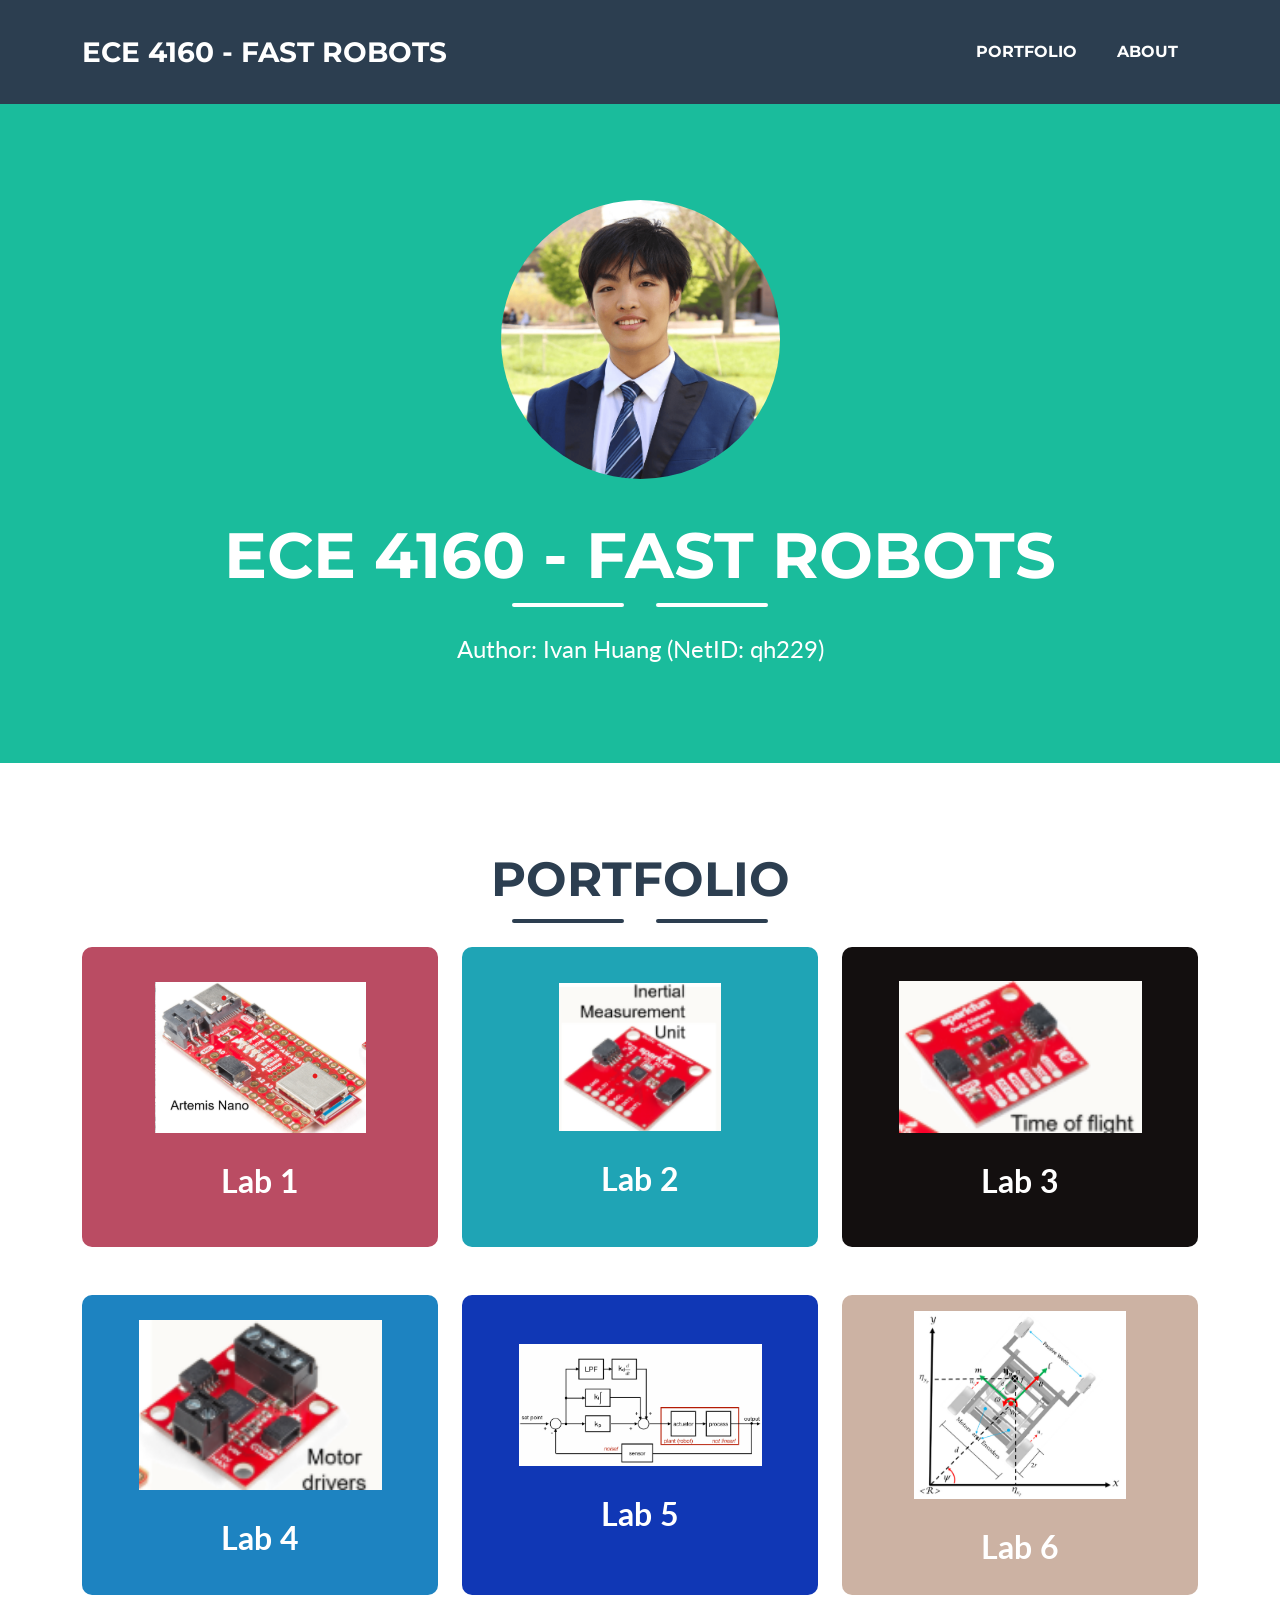
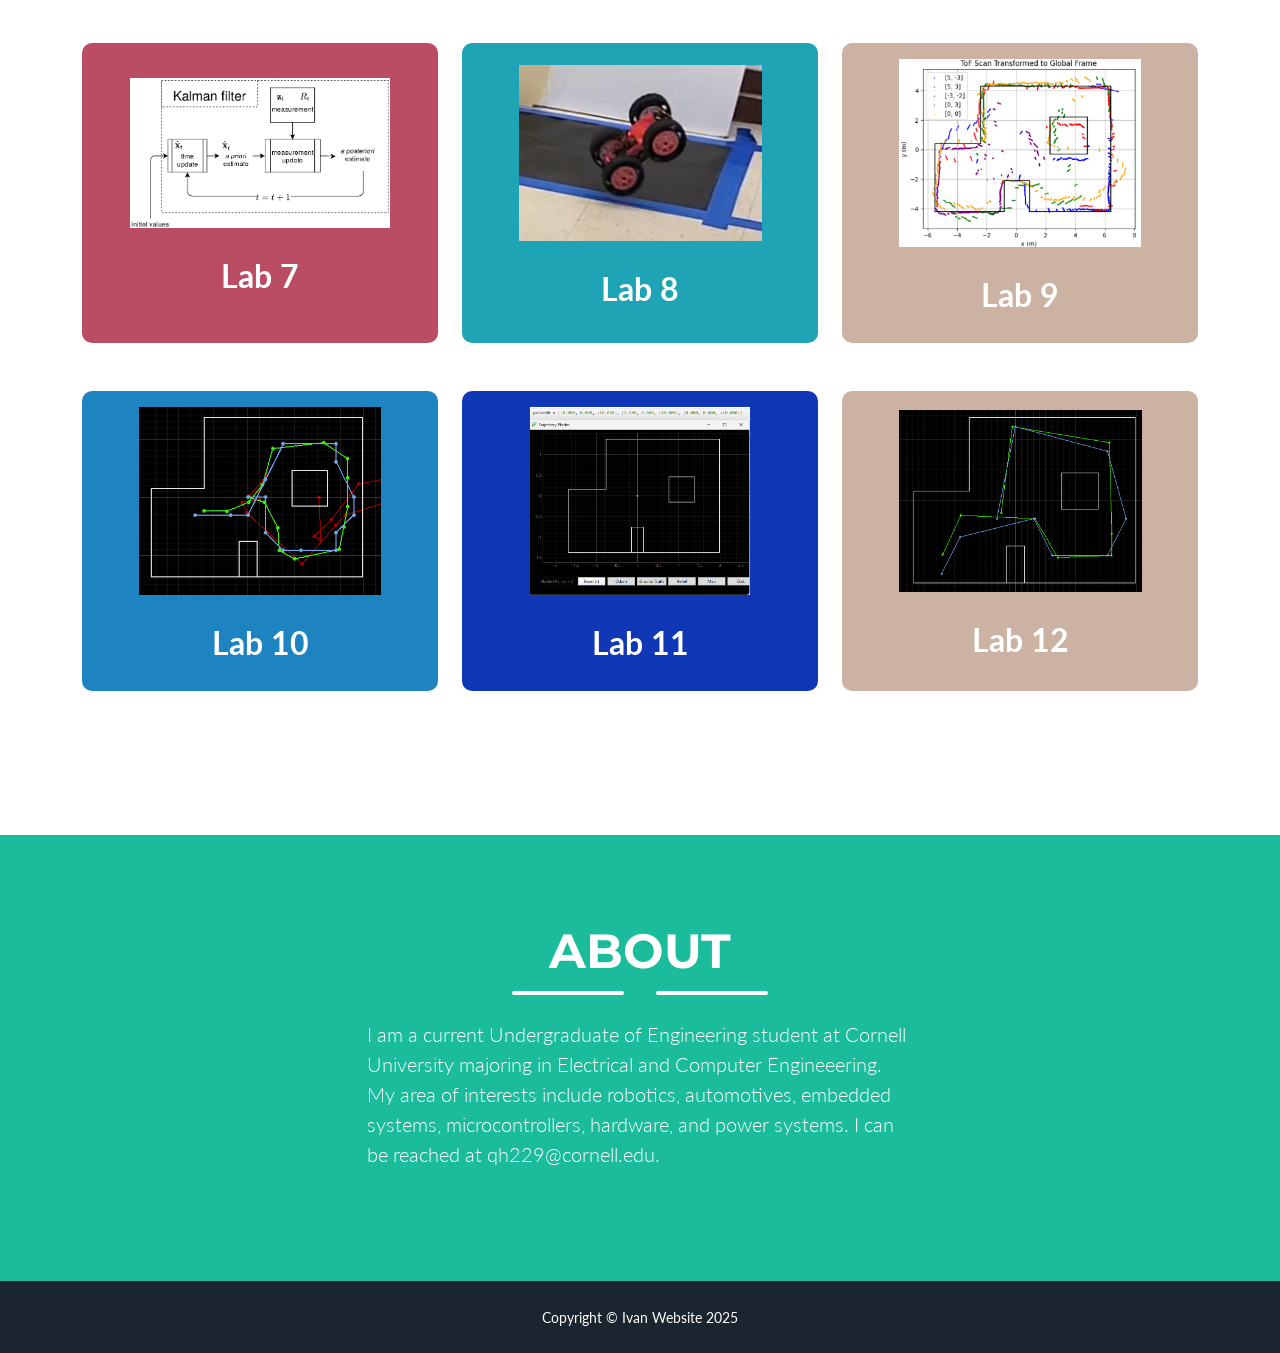
==== index.html @ e3a0d334 "Clean commit without large video files" ====
<!DOCTYPE html>
<html lang="en">
    <head>
        <meta charset="utf-8" />
        <meta name="viewport" content="width=device-width, initial-scale=1, shrink-to-fit=no" />
        <meta name="description" content="" />
        <meta name="author" content="" />
        <title>ECE 4160 - Fast Robots | Ivan Huang</title>
        <!-- Favicon-->
        <link rel="icon" type="image/x-icon" href="assets/favicon.ico" />
        <!-- Font Awesome icons (free version)-->
        <script src="https://use.fontawesome.com/releases/v6.3.0/js/all.js" crossorigin="anonymous"></script>
        <!-- Google fonts-->
        <link href="https://fonts.googleapis.com/css?family=Montserrat:400,700" rel="stylesheet" type="text/css" />
        <link href="https://fonts.googleapis.com/css?family=Lato:400,700,400italic,700italic" rel="stylesheet" type="text/css" />
        <!-- Core theme CSS (includes Bootstrap)-->
        <link href="css/styles.css" rel="stylesheet" />
    </head>
    <body id="page-top">
        <!-- Navigation-->
        <nav class="navbar navbar-expand-lg bg-secondary text-uppercase fixed-top" id="mainNav">
            <div class="container">
                <a class="navbar-brand" href="#page-top">ECE 4160 - Fast Robots</a>
                <button class="navbar-toggler text-uppercase font-weight-bold bg-primary text-white rounded" type="button" data-bs-toggle="collapse" data-bs-target="#navbarResponsive" aria-controls="navbarResponsive" aria-expanded="false" aria-label="Toggle navigation">
                    Menu
                    <i class="fas fa-bars"></i>
                </button>
                <div class="collapse navbar-collapse" id="navbarResponsive">
                    <ul class="navbar-nav ms-auto">
                        <li class="nav-item mx-0 mx-lg-1"><a class="nav-link py-3 px-0 px-lg-3 rounded" href="#portfolio">Portfolio</a></li>
                        <li class="nav-item mx-0 mx-lg-1"><a class="nav-link py-3 px-0 px-lg-3 rounded" href="#about">About</a></li>
                    </ul>
                </div>
            </div>
        </nav>
        <!-- Masthead-->
        <header class="masthead bg-primary text-white text-center">
            <div class="container d-flex align-items-center flex-column">
                <!-- Masthead Avatar Image-->
                <img class="rounded-circle img-fluid w-25 img-centered" src="assets/img/portfolio/ivanhuang.png" alt="..." />
                <!-- Masthead Heading-->
                <br>
                <br>
                <h2 class="masthead-heading text-uppercase mb-0">ECE 4160 - Fast Robots</h2>
                <!-- Icon Divider-->
                <div class="divider-custom divider-light">
                    <div class="divider-custom-line"></div>
                    <div class="divider-custom-icon"><i class="fas fa-star"></i></div>
                    <div class="divider-custom-line"></div>
                </div>
                <!-- Masthead Subheading-->
                <p class="masthead-subheading font-weight-light mb-0">Author: Ivan Huang (NetID: qh229)
                </p>
            </div>
        </header>
        <!-- Portfolio Section-->
        <section class="page-section portfolio" id="portfolio">
            <div class="container">
                <!-- Portfolio Section Heading-->
                <h2 class="page-section-heading text-center text-uppercase text-secondary mb-0">Portfolio</h2>
                <!-- Icon Divider-->
                <div class="divider-custom">
                    <div class="divider-custom-line"></div>
                    <div class="divider-custom-icon"><i class="fas fa-star"></i></div>
                    <div class="divider-custom-line"></div>
                </div>
                <!-- Portfolio Grid Items-->
                <div class="row justify-content-center">
                    <!-- Portfolio Item 1-->
                    <div class="col-md-6 col-lg-4 mb-5">
                        <div class="portfolio-item mx-auto d-flex flex-column justify-content-center align-items-center p-3" 
                             data-bs-toggle="modal" data-bs-target="#portfolioModal1"
                             style="background-color: #BA4C63; border-radius: 10px; padding: 20px; text-align: center; height: 300px; width: 100%;">
                            
                            <div class="portfolio-item-caption d-flex align-items-center justify-content-center h-100 w-100">
                                <div class="portfolio-item-caption-content text-center text-white">
                                    <i class="fas fa-plus fa-3x"></i>
                                </div>
                            </div>
                            
                            <!-- Centered Image -->
                            <img class="img-fluid" src="assets/img/portfolio/Artemis.png" 
                                 alt="..." style="max-width: 80%; max-height: 70%; object-fit: contain; display: block; margin: 0 auto;">
                            
                            <!-- Bold, Centered Text Below Image -->
                            <p class="fw-bold mt-4 mb-2 text-center" style="color: white; font-size: 32px;">Lab 1</p>
                        </div>
                    </div>

                    <!-- Portfolio Item 2-->
                    <div class="col-md-6 col-lg-4 mb-5">
                        <div class="portfolio-item mx-auto d-flex flex-column justify-content-center align-items-center p-3" 
                             data-bs-toggle="modal" data-bs-target="#portfolioModal2"
                             style="background-color: #1FA4B5; border-radius: 10px; padding: 20px; text-align: center; height: 300px; width: 100%;">
                            
                            <div class="portfolio-item-caption d-flex align-items-center justify-content-center h-100 w-100">
                                <div class="portfolio-item-caption-content text-center text-white">
                                    <i class="fas fa-plus fa-3x"></i>
                                </div>
                            </div>
                            
                            <!-- Centered Image -->
                            <img class="img-fluid w-50" src="assets/img/portfolio/IMU.png" 
                                 alt="..." style="max-width: 80%; max-height: 70%; object-fit: contain; display: block; margin: 0 auto;">
                            
                            <!-- Bold, Centered Text Below Image -->
                            <p class="fw-bold mt-4 mb-2 text-center" style="color: white; font-size: 32px;">Lab 2</p>
                        </div>
                    </div>

                    <!-- Portfolio Item 3-->
                    <div class="col-md-6 col-lg-4 mb-5">
                        <div class="portfolio-item mx-auto d-flex flex-column justify-content-center align-items-center p-3" 
                             data-bs-toggle="modal" data-bs-target="#portfolioModal3"
                             style="background-color: #130F0F; border-radius: 10px; padding: 20px; text-align: center; height: 300px; width: 100%;">
                            
                            <div class="portfolio-item-caption d-flex align-items-center justify-content-center h-100 w-100">
                                <div class="portfolio-item-caption-content text-center text-white">
                                    <i class="fas fa-plus fa-3x"></i>
                                </div>
                            </div>
                            
                            <!-- Centered Image -->
                            <img class="img-fluid w-75" src="assets/img/portfolio/TF.png" 
                                 alt="..." style="max-width: 80%; max-height: 70%; object-fit: contain; display: block; margin: 0 auto;">
                            
                            <!-- Bold, Centered Text Below Image -->
                            <p class="fw-bold mt-4 mb-2 text-center" style="color: white; font-size: 32px;">Lab 3</p>
                        </div>
                    </div>

                    <!-- Portfolio Item 4-->
                    <div class="col-md-6 col-lg-4 mb-5">
                        <div class="portfolio-item mx-auto d-flex flex-column justify-content-center align-items-center p-3" 
                             data-bs-toggle="modal" data-bs-target="#portfolioModal4"
                             style="background-color: #1D83C1; border-radius: 10px; padding: 20px; text-align: center; height: 300px; width: 100%;">
                            
                            <div class="portfolio-item-caption d-flex align-items-center justify-content-center h-100 w-100">
                                <div class="portfolio-item-caption-content text-center text-white">
                                    <i class="fas fa-plus fa-3x"></i>
                                </div>
                            </div>
                            
                            <!-- Centered Image -->
                            <img class="img-fluid w-75" src="assets/img/portfolio/Motor.png" 
                                 alt="..." style="max-width: 80%; max-height: 70%; object-fit: contain; display: block; margin: 0 auto;">
                            
                            <!-- Bold, Centered Text Below Image -->
                            <p class="fw-bold mt-4 mb-2 text-center" style="color: white; font-size: 32px;">Lab 4</p>
                        </div>
                    </div>

                    <!-- Portfolio Item 5-->
                    <div class="col-md-6 col-lg-4 mb-5">
                        <div class="portfolio-item mx-auto d-flex flex-column justify-content-center align-items-center p-3" 
                             data-bs-toggle="modal" data-bs-target="#portfolioModal5"
                             style="background-color: #1037B5; border-radius: 10px; padding: 20px; text-align: center; height: 300px; width: 100%;">
                            
                            <div class="portfolio-item-caption d-flex align-items-center justify-content-center h-100 w-100">
                                <div class="portfolio-item-caption-content text-center text-white">
                                    <i class="fas fa-plus fa-3x"></i>
                                </div>
                            </div>
                            
                            <!-- Centered Image -->
                            <img class="img-fluid w-75" src="assets/img/portfolio/pid.png" 
                                 alt="..." style="max-width: 80%; max-height: 70%; object-fit: contain; display: block; margin: 0 auto;">
                            
                            <!-- Bold, Centered Text Below Image -->
                            <p class="fw-bold mt-4 mb-2 text-center" style="color: white; font-size: 32px;">Lab 5</p>
                        </div>
                    </div>

                    <!-- Portfolio Item 6-->
                    <div class="col-md-6 col-lg-4 mb-5">
                        <div class="portfolio-item mx-auto d-flex flex-column justify-content-center align-items-center p-3" 
                             data-bs-toggle="modal" data-bs-target="#portfolioModal6"
                             style="background-color: #CCB2A3; border-radius: 10px; padding: 20px; text-align: center; height: 300px; width: 100%;">
                            
                            <div class="portfolio-item-caption d-flex align-items-center justify-content-center h-100 w-100">
                                <div class="portfolio-item-caption-content text-center text-white">
                                    <i class="fas fa-plus fa-3x"></i>
                                </div>
                            </div>
                            
                            <!-- Centered Image -->
                            <img class="img-fluid w-75" src="assets/img/portfolio/orien_pic.webp" 
                                 alt="..." style="max-width: 80%; max-height: 70%; object-fit: contain; display: block; margin: 0 auto;">
                            
                            <!-- Bold, Centered Text Below Image -->
                            <p class="fw-bold mt-4 mb-2 text-center" style="color: white; font-size: 32px;">Lab 6</p>
                        </div>
                    </div>

                    <!-- Portfolio Item 7-->
                    <div class="col-md-6 col-lg-4 mb-5">
                        <div class="portfolio-item mx-auto d-flex flex-column justify-content-center align-items-center p-3" 
                             data-bs-toggle="modal" data-bs-target="#portfolioModal7"
                             style="background-color: #BA4C63; border-radius: 10px; padding: 20px; text-align: center; height: 300px; width: 100%;">
                            
                            <div class="portfolio-item-caption d-flex align-items-center justify-content-center h-100 w-100">
                                <div class="portfolio-item-caption-content text-center text-white">
                                    <i class="fas fa-plus fa-3x"></i>
                                </div>
                            </div>
                            
                            <!-- Centered Image -->
                            <img class="img-fluid" src="assets/img/portfolio/kf.png" 
                                 alt="..." style="max-width: 80%; max-height: 70%; object-fit: contain; display: block; margin: 0 auto;">
                            
                            <!-- Bold, Centered Text Below Image -->
                            <p class="fw-bold mt-4 mb-2 text-center" style="color: white; font-size: 32px;">Lab 7</p>
                        </div>
                    </div>

                    <!-- Portfolio Item 8-->
                    <div class="col-md-6 col-lg-4 mb-5">
                        <div class="portfolio-item mx-auto d-flex flex-column justify-content-center align-items-center p-3" 
                             data-bs-toggle="modal" data-bs-target="#portfolioModal8"
                             style="background-color: #1FA4B5; border-radius: 10px; padding: 20px; text-align: center; height: 300px; width: 100%;">
                            
                            <div class="portfolio-item-caption d-flex align-items-center justify-content-center h-100 w-100">
                                <div class="portfolio-item-caption-content text-center text-white">
                                    <i class="fas fa-plus fa-3x"></i>
                                </div>
                            </div>
                            
                            <!-- Centered Image -->
                            <img class="img-fluid w-75" src="assets/img/portfolio/stunt.png" 
                                 alt="..." style="max-width: 80%; max-height: 70%; object-fit: contain; display: block; margin: 0 auto;">
                            
                            <!-- Bold, Centered Text Below Image -->
                            <p class="fw-bold mt-4 mb-2 text-center" style="color: white; font-size: 32px;">Lab 8</p>
                        </div>
                    </div>

                    <!-- Portfolio Item 9-->
                    <div class="col-md-6 col-lg-4 mb-5">
                        <div class="portfolio-item mx-auto d-flex flex-column justify-content-center align-items-center p-3" 
                             data-bs-toggle="modal" data-bs-target="#portfolioModal9"
                             style="background-color: #CCB2A3; border-radius: 10px; padding: 20px; text-align: center; height: 300px; width: 100%;">
                            
                            <div class="portfolio-item-caption d-flex align-items-center justify-content-center h-100 w-100">
                                <div class="portfolio-item-caption-content text-center text-white">
                                    <i class="fas fa-plus fa-3x"></i>
                                </div>
                            </div>
                            
                            <!-- Centered Image -->
                            <img class="img-fluid w-75" src="assets/img/portfolio/map_global_wall.png" 
                                 alt="..." style="max-width: 80%; max-height: 70%; object-fit: contain; display: block; margin: 0 auto;">
                            
                            <!-- Bold, Centered Text Below Image -->
                            <p class="fw-bold mt-4 mb-2 text-center" style="color: white; font-size: 32px;">Lab 9</p>
                        </div>
                    </div>

                    <!-- Portfolio Item 10-->
                    <div class="col-md-6 col-lg-4 mb-5">
                        <div class="portfolio-item mx-auto d-flex flex-column justify-content-center align-items-center p-3" 
                             data-bs-toggle="modal" data-bs-target="#portfolioModal10"
                             style="background-color: #1D83C1; border-radius: 10px; padding: 20px; text-align: center; height: 300px; width: 100%;">
                            
                            <div class="portfolio-item-caption d-flex align-items-center justify-content-center h-100 w-100">
                                <div class="portfolio-item-caption-content text-center text-white">
                                    <i class="fas fa-plus fa-3x"></i>
                                </div>
                            </div>
                            
                            <!-- Centered Image -->
                            <img class="img-fluid" src="assets/img/portfolio/local_traj3.png" 
                                 alt="..." style="max-width: 80%; max-height: 70%; object-fit: contain; display: block; margin: 0 auto;">
                            
                            <!-- Bold, Centered Text Below Image -->
                            <p class="fw-bold mt-4 mb-2 text-center" style="color: white; font-size: 32px;">Lab 10</p>
                        </div>
                    </div>

                    <!-- Portfolio Item 11-->
                    <div class="col-md-6 col-lg-4 mb-5">
                        <div class="portfolio-item mx-auto d-flex flex-column justify-content-center align-items-center p-3" 
                             data-bs-toggle="modal" data-bs-target="#portfolioModal11"
                             style="background-color: #1037B5; border-radius: 10px; padding: 20px; text-align: center; height: 300px; width: 100%;">
                            
                            <div class="portfolio-item-caption d-flex align-items-center justify-content-center h-100 w-100">
                                <div class="portfolio-item-caption-content text-center text-white">
                                    <i class="fas fa-plus fa-3x"></i>
                                </div>
                            </div>
                            
                            <!-- Centered Image -->
                            <img class="img-fluid w-75" src="assets/img/portfolio/local_bel_00.png" 
                                 alt="..." style="max-width: 80%; max-height: 70%; object-fit: contain; display: block; margin: 0 auto;">
                            
                            <!-- Bold, Centered Text Below Image -->
                            <p class="fw-bold mt-4 mb-2 text-center" style="color: white; font-size: 32px;">Lab 11</p>
                        </div>
                    </div>

                    <!-- Portfolio Item 12-->
                    <div class="col-md-6 col-lg-4 mb-5">
                        <div class="portfolio-item mx-auto d-flex flex-column justify-content-center align-items-center p-3" 
                             data-bs-toggle="modal" data-bs-target="#portfolioModal12"
                             style="background-color: #CCB2A3; border-radius: 10px; padding: 20px; text-align: center; height: 300px; width: 100%;">
                            
                            <div class="portfolio-item-caption d-flex align-items-center justify-content-center h-100 w-100">
                                <div class="portfolio-item-caption-content text-center text-white">
                                    <i class="fas fa-plus fa-3x"></i>
                                </div>
                            </div>
                            
                            <!-- Centered Image -->
                            <img class="img-fluid w-75" src="assets/img/portfolio/navig_traj.png" 
                                 alt="..." style="max-width: 80%; max-height: 70%; object-fit: contain; display: block; margin: 0 auto;">
                            
                            <!-- Bold, Centered Text Below Image -->
                            <p class="fw-bold mt-4 mb-2 text-center" style="color: white; font-size: 32px;">Lab 12</p>
                        </div>
                    </div>
                </div>
            </div>
        </section>
        <!-- About Section-->
        <section class="page-section bg-primary text-white mb-0" id="about">
            <div class="container">
                <!-- About Section Heading-->
                <h2 class="page-section-heading text-center text-uppercase text-white">About</h2>
                <!-- Icon Divider-->
                <div class="divider-custom divider-light">
                    <div class="divider-custom-line"></div>
                    <div class="divider-custom-icon"><i class="fas fa-star"></i></div>
                    <div class="divider-custom-line"></div>
                </div>
                <!-- About Section Content-->
                <div class="row justify-content-center">
                    <div class="col-lg-6 ">
                        <p class="lead">I am a current Undergraduate of Engineering student at Cornell University majoring in Electrical 
                            and Computer Engineeering. My area of interests include robotics, automotives, embedded systems, 
                            microcontrollers, hardware, and power systems. I can be reached at qh229@cornell.edu.
        </p></div>       
        </section>

        <!-- Copyright Section-->
        <div class="copyright py-4 text-center text-white">
            <div class="container"><small>Copyright &copy; Ivan Website 2025</small></div>
        </div>

        <!-- Portfolio Modals-->
        <!-- Portfolio Modal 1-->
        <div class="portfolio-modal modal fade" id="portfolioModal1" tabindex="-1" aria-labelledby="portfolioModal1" aria-hidden="true">
            <div class="modal-dialog modal-xl">
                <div class="modal-content">
                    <div class="modal-header border-0">
                        <button class="btn-close" type="button" data-bs-dismiss="modal" aria-label="Close"></button>
                    </div>
                    <div class="modal-body text-center pb-5">
                        <div class="container">
                            <div class="row justify-content-center">
                                <div class="col-lg-8">
                                    <!-- Portfolio Modal - Title-->
                                    <h2 class="portfolio-modal-title text-secondary text-uppercase mb-0">Lab 1<h3 class="text-warning">The Artemis board and Bluetooth</h3></h2>
                                    <!-- Icon Divider-->
                                    <div class="divider-custom">
                                        <div class="divider-custom-line"></div>
                                        <div class="divider-custom-icon"><i class="fas fa-star"></i></div>
                                        <div class="divider-custom-line"></div>
                                    </div>
                                    <!-- Portfolio Modal - Image-->
                                    <img class="img-fluid rounded mb-5" src="assets/img/portfolio/Artemis.png" alt="..." />
                                    <!-- Portfolio Modal - Text (Lab Writeup)-->
                                    <div class="text-start">
                                        <h5>Introduction</h5>
                                        <p>
                                            During this lab, I explored two major tasks:
                                        </p>
                                        <ol>
                                            <li><strong>Lab 1A:</strong> Familiarized with the SparkFun RedBoard Artemis Nano using the Arduino IDE.</li>
                                            <li><strong>Lab 1B:</strong> Established Bluetooth communication between Artemis board and a Python
                                                 environment running in a Jupyter notebook.</li>
                                        </ol>
                                        <p>
                                            By the end of these two lab sections, I set up my board, gathered sensor data, and used wireless 
                                            connections to transmit information back and forth.
                                        </p>
                                        <br>

                                        <h5>Parts Required</h5>
                                        <ul>
                                            <li>1 × SparkFun RedBoard Artemis Nano</li>
                                            <li>1 × USB Cable</li>
                                        </ul>
                                        <br>

                                        <h5>Lab 1A: Arduino IDE and Artemis Board</h5>
                                        <p>
                                            <strong>Objective:</strong><br/>
                                            1. Install the <a href="https://www.arduino.cc/en/software">Arduino IDE</a> and 
                                            <a href="https://learn.sparkfun.com/tutorials/artemis-development-with-the-arduino-ide/setting-up-the-arduino-ide">Sparkfun Appollo3 boards</a>
                                             manager to program the Artemis board.<br/>
                                            2. Upload example sketches to test the board's built-in LED, serial communication, temperature 
                                            sensor, and pulse-density microphone.
                                        </p>

                                        
                                        <p>
                                            <strong>Prelab:</strong><br/>
                                            In preparation, I installed the Arduino IDE (latest version), added the SparkFun Apollo3 boards 
                                            manager via the SparkFun JSON link, and checked that my board manager was up to date.
                                        </p>

                                        
                                        <p>
                                            <strong>Tasks:</strong><br/>
                                        </p>

                                        <ol>
                                            <li>Selected the correct board and port in the Arduino IDE and connect to Artemis board.</li>
                                            <li>
                                                Uploaded the following example sketches from <code>File -&gt; Examples</code>:
                                                <ul>
                                                    <li>
                                                        <strong>Blink</strong> - Confirmed the onboard LED was blinking.
                                                        <video width="400" controls class="d-block mx-auto mt-2">
                                                            <source src="assets/img/portfolio/blink.mp4" type="video/mp4">
                                                        </video>
                                                    </li>
                                                    <br>
                                                    <li>
                                                        <strong>Example4_Serial</strong> - Printed messages to the Serial Monitor and tested input/output.
                                                    </li>
                                                    <img class="img-fluid w-75 d-block mx-auto mt-2" src="assets/img/portfolio/serial.png" alt="Serial Monitor Example">
                                                    <br>
                                                    <li>
                                                        <strong>Example2_analogRead</strong> - Monitored the onboard temperature sensor.
                                                    </li>
                                                    <img class="img-fluid w-75 d-block mx-auto mt-2" src="assets/img/portfolio/temperature.png" alt="Analog Read Example">
                                                    <br>
                                                    <li>
                                                        <strong>Example1_MicrophoneOutput</strong> - Tested the pulse density microphone.
                                                        <video width="650" controls class="d-block mx-auto mt-2">
                                                            <source src="assets/img/portfolio/microphone.mp4" type="video/mp4">
                                                        </video>                                                    
                                                    </li>
                                                </ul>
                                            </li>
                                        </ol>

                                        
                                        <br>
                                        <br>
                                        
                                        <h5>Lab 1B: Bluetooth Connectivity</h5>
                                        <p>
                                            <strong>Objective:</strong><br/>
                                            1. Establish BLE (Bluetooth Low Energy) communication between Artemis board and a Python environment in Jupyter Lab.<br/>
                                            2. Send commands from computer to the Artemis and receive data back from the board.
                                        </p>

                                        <p>
                                            <strong>Prelab:</strong><br/>
                                            Before starting, I read through and understand the provided Python code (in <code>ble_python</code>), 
                                            which uses <strong>ArduinoBLE</strong> on the Artemis side. I noted that message sizes are limited 
                                            to <strong>150 bytes</strong>.
                                        </p>

                                        
                                        <p>
                                            <strong>Setup and Configuration:</strong>
                                            <p>
                                            After setting up the virtual environment in my file directory and install jupyter lab through pip, 
                                            I was able to open the given <code>ble_robot_1.2</code> successfully. 
                                            </p>
                                        </p>

                                        <img class="img-fluid w-75 d-block mx-auto mt-2" src="assets/img/portfolio/Jupyter1.png" alt="...">
                                        <img class="img-fluid w-75 d-block mx-auto mt-2" src="assets/img/portfolio/Jupyter2.png" alt="...">
                                        <img class="img-fluid w-75 d-block mx-auto mt-2" src="assets/img/portfolio/Jupyter3.png" alt="...">
                                        <img class="img-fluid w-75 d-block mx-auto mt-2" src="assets/img/portfolio/Jupyter4.png" alt="...">
                                        <br>

                                        <p>
                                            To set up BLE connection with the Artemis, I retrieved my Artemis's MAC Address from the serial 
                                            output, updated <code>MAC</code> address in <code>connections.yaml</code>, and generated a new 
                                            <code>UUID</code> to prevent conflicts. 
                                        </p>
                                        <img class="img-fluid w-50 d-block mx-auto mt-2" src="assets/img/portfolio/MAC.png" alt="...">
                                        <br>
                                        <img class="img-fluid w-50 d-block mx-auto mt-2" src="assets/img/portfolio/uuid.png" alt="...">
                                        <br>
                                        <p>
                                            After updating <code>UUIDs</code> in <code>ble_arduino.ino</code> and <code>ble_serice</code> ID in 
                                            <code>connections.yaml</code>, changing the <code>elif</code> condition in <code>base_ble.py</code> 
                                            line 69, I successfully connected to the Artemis board through bluetooth.
                                        </p>
                                        <img class="img-fluid w-75 d-block mx-auto mt-2" src="assets/img/portfolio/BLEconnect.png" alt="...">
                                        <br>
                                        <br>
                                        
                                        <p>
                                            <strong>Tasks:</strong>
                                        </p>

                                        <ol>
                                            <li>
                                                <strong>ECHO Command:</strong> 
                                                <br>
                                                <p>
                                                    This task involves sending an <strong>ECHO</strong> command with a string value from the computer to the Artemis. 
                                                    The Artemis receives the command and returns an augmented string back to the computer.
                                                    As shown in the images below, the Python code uses <code>ble.send_command(CMD.ECHO, "HiHello")</code> to send the string "HiHello" to the board. 
                                                    On the Artemis side, the C++ firmware reads this string with <code>robot_cmd.get_next_value()</code>, prepends "Robot says -&gt; ", 
                                                    appends a smiley, and writes it to the BLE characteristic. Finally, the Python script calls <code>ble.receive_string(...)</code> 
                                                    to capture the modified string, printing the returned message.
                                                </p>
                                                <img class="img-fluid w-75 d-block mx-auto mt-2" src="assets/img/portfolio/Echo.png" alt="...">
                                                <br>
                                                <img class="img-fluid w-50 d-block mx-auto mt-2" src="assets/img/portfolio/Echo_test.png" alt="...">
                                                <br>
                                            </li>


                                            <li>
                                                <strong>SEND_THREE_FLOATS:</strong>
                                                <br>
                                                <p>
                                                    The <strong>SEND_THREE_FLOATS</strong> command allows the computer to transmit three 
                                                    floating‐point values to the Artemis board, where they are then parsed and displayed.
                                                    In the C++ firmware, each float is retrieved one at a time via 
                                                    <code>robot_cmd.get_next_value()</code> (e.g. <code>float_a</code>, 
                                                    <code>float_b</code>, <code>float_c</code>). If any retrieval fails, the function 
                                                    returns early, ensuring valid data is received. Once all three floats are successfully 
                                                    parsed, a confirmation message is printed to the Serial Monitor with the values.
                                                </p>
                                                <img class="img-fluid w-75 d-block mx-auto mt-2" src="assets/img/portfolio/sendThreeFloat.png" alt="...">
                                                <br>
                                                <img class="img-fluid w-50 d-block mx-auto mt-2" src="assets/img/portfolio/sendThreeFloat_test.png" alt="...">
                                                <br>
                                            </li>
                                            <li>
                                                <strong>GET_TIME_MILLIS:</strong>
                                                <br>
                                                <p>
                                                    The <strong>GET_TIME_MILLIS</strong> command prompts the Artemis board to reply 
                                                    with the current milliseconds count since startup. In the C++ firmware, this is 
                                                    done by calling the <code>millis()</code> function, converting its return value 
                                                    to an integer, and appending it to a string prefixed with 
                                                    <code>"T:"</code>. 
                                                </p>
                                                <img class="img-fluid w-75 d-block mx-auto mt-2" src="assets/img/portfolio/getTimeMillis.png" alt="...">
                                                <br>
                                                <img class="img-fluid w-50 d-block mx-auto mt-2" src="assets/img/portfolio/getTimeMillis_test.png" alt="...">
                                                <br>
                                            </li>
                                            <li>
                                                <strong>NOTIF_HANDLER:</strong>
                                                <br>
                                                <p>
                                                    To receive the string value from the Artemis board via the
                                                    <code>BLEStringCharacteristic</code>, a notification handler must be registered in
                                                    Python. This is typically done by calling
                                                    <code>ble.start_notify(ble.uuid['RX_STRING'], notif_handler)</code>, where
                                                    <em>notif_handler</em> is a callback function. Whenever the Artemis board writes
                                                    a new value to the RX_STRING characteristic, the BLE stack automatically invokes
                                                    <em>notif_handler</em>, passing in the raw bytes. 
                                                </p>
                                                <img class="img-fluid w-75 d-block mx-auto mt-2" src="assets/img/portfolio/notifHandler.png" alt="...">
                                                <br>
                                            </li>
                                            <li>
                                                <strong>NOTIF_HANDLER:</strong>
                                                <br>
                                                <p>
                                                    The board will repeatedly retrieves the current time in milliseconds
                                                    using <code>millis()</code> inside a <em>for</em> loop, then appends that value to
                                                    a string (e.g., <code>"T:2839.000"</code>) and sends it to the laptop using the BLE
                                                    characteristic. The Python side has a notification handler listening for updates on
                                                    <code>RX_STRING</code>, which logs each new message arrival. By collecting these
                                                    values for several seconds and noting their arrival timestamps in Python, I
                                                    calculated the frequently messages is <strong>73 message per second</strong>. 
                                                </p>
                                                <img class="img-fluid w-75 d-block mx-auto mt-2" src="assets/img/portfolio/getTimeMillisLoop.png" alt="...">
                                                <br>
                                                <img class="img-fluid w-50 d-block mx-auto mt-2" src="assets/img/portfolio/getTimeMillisLoop_test.png" alt="...">
                                                <br>
                                            </li>
                                            <li>
                                                <strong>Store Timestamps in an Array:</strong>
                                                <br>
                                                <p>
                                                    To collect multiple timestamps on the Artemis
                                                    board and store them for later transmission, first, a global array (e.g. 
                                                    <code>timestamps[SIZE]</code>) is defined so it can be accessed by different commands.
                                                    The helper function <strong>TIME_DATA_ARRAY</strong> reads two parameters—an index 
                                                    (how many timestamps to store) and an optional delay between reads. In a loop, 
                                                    <code>millis()</code> is called to get the current time in milliseconds, and that 
                                                    timestamp is placed into the array. A brief delay (<code>delay(timestamp_delay)</code>) 
                                                    is used to select the data collection gap to widen the data collection time range.
                                                  </p>
                                                  <p>
                                                    Next, the <strong>SEND_TIME_DATA</strong> function reads in how many timestamps need 
                                                    to be transmitted, then loops through the array and sends each entry as a string 
                                                    (e.g., <code>"T:6715"</code>) using the BLE characteristic. 
                                                  </p>
                                                <img class="img-fluid w-75 d-block mx-auto mt-2" src="assets/img/portfolio/sendTimeData.png" alt="...">
                                                <br>
                                                <img class="img-fluid w-50 d-block mx-auto mt-2" src="assets/img/portfolio/sendTimeData_test.png" alt="...">
                                                <br>
                                            </li>
                                            <li>
                                                <strong>Store Timestamps and Temperature:</strong>
                                                <br>
                                                <p>
                                                    In this extension of the previous data collection task, a second global array is 
                                                    created to store temperature readings in parallel with the existing timestamp array. 
                                                    Each element in the temperature array corresponds to the same index in the timestamp 
                                                    array—so for index <em>i</em>, the recorded time and temperature values were 
                                                    captured simultaneously.
                                                </p>
                                                <p>
                                                    A new command (<strong>TIME_TEMP_DATA_ARRAY</strong>) collects a specified number of 
                                                    measurements, storing the current millisecond count (using <code>millis()</code>) in 
                                                    one array and the temperature reading (for instance, from 
                                                    <code>getTempDegF()</code>) in the other. A second command 
                                                    (<strong>GET_TEMP_READINGS</strong>) then loops through both arrays concurrently, 
                                                    generating a string (for example, <code>"Time:93512  Temp:77"</code>) for each entry 
                                                    and sending it over BLE to the host computer.
                                                </p>
                                                <img class="img-fluid w-75 d-block mx-auto mt-2" src="assets/img/portfolio/timeTempData.png" alt="...">
                                                <br>
                                                <img class="img-fluid w-50 d-block mx-auto mt-2" src="assets/img/portfolio/timeTempData_test.png" alt="...">
                                                <br>
                                            </li>
                                            <li>
                                                <strong>Discussion of Two Methods:</strong> 
                                                <p>
                                                    Storing data in arrays before transmission (Method B) allows for higher sampling
                                                    rates and more efficient BLE throughput compared to sending each sample immediately
                                                    (Method A). Method A is simpler and provides near-real-time feedback but can overwhelm
                                                    the BLE connection if samples are frequent, while Method B can accumulate data and
                                                    then send it in bursts, albeit requiring more memory and delaying data visibility.
                                                    For example, the Artemis board's 384 kB of RAM can store tens of thousands of pairs
                                                    of 32-bit time stamps and temperature readings (roughly 8 bytes per sample), making
                                                    this approach ideal for high-speed data logging followed by bulk data transfer when
                                                    needed.
                                                </p>
                                            </li>
                                        </ol>

                                        <br>

                                        <h5>Conclusion</h5>
                                        <p>
                                            In Lab 1A, I installed and configured the Arduino IDE (v2.0) along with the SparkFun Apollo3
                                            boards package to program my SparkFun Artemis board. This allowed me to verify fundamental
                                            functionalities—such as blinking the built-in LED and reading basic sensor values. In Lab 1B,
                                            I set up a BLE link using the SparkFun Artemis BLE Command library on the board side and a
                                            custom Python script running in Jupyter Lab on the computer side, with a BLE helper file
                                            (<code>ble.py</code>) managing the connection. With this setup, I successfully transmitted
                                            commands (like <code>ECHO</code> and <code>GET_TIME_MILLIS</code>) and received data
                                            wirelessly, creating a strong foundation for future labs where I plan to collect sensor
                                            readings, control motors, and debug without a wired connection.
                                        </p>
                                        <p>
                                            I faced several challenges such as a library path mismatch in the Arduino IDE, an outdated
                                            pip version that broke Jupyter Lab, and the steep learning curve of creating a portfolio
                                            website. Resolving these issues was time-consuming but ultimately improved my troubleshooting
                                            skills for embedded toolchains, Python environments, and basic web development. These labs
                                            solidified my understanding of BLE communication on the Artemis platform and underscored the
                                            importance of a well-configured development environment.
                                        </p>

                                        <br>

                                        <h5>Appendices</h5>
                                        <p>
                                            <strong>Appendix: References</strong><br/>
                                            - SparkFun RedBoard Artemis Nano<br/>
                                            - SparkFun Forums<br/>
                                            - ArduinoBLE Library
                                        </p>
                                    </div>
                                    <!-- Close Button-->
                                    <button class="btn btn-primary mt-4" data-bs-dismiss="modal">
                                        <i class="fas fa-xmark fa-fw"></i>
                                        Close Window
                                    </button>
                                </div>
                            </div>
                        </div>
                    </div>
                </div>
            </div>
        </div>

        <!-- Portfolio Modal 2-->
        <div class="portfolio-modal modal fade" id="portfolioModal2" tabindex="-1" aria-labelledby="portfolioModal2" aria-hidden="true">
            <div class="modal-dialog modal-xl">
                <div class="modal-content">
                    <div class="modal-header border-0">
                        <button class="btn-close" type="button" data-bs-dismiss="modal" aria-label="Close"></button>
                    </div>
                    <div class="modal-body text-center pb-5">
                        <div class="container">
                            <div class="row justify-content-center">
                                <div class="col-lg-8">
                                    <!-- Portfolio Modal - Title-->
                                    <h2 class="portfolio-modal-title text-secondary text-uppercase mb-0">Lab 2<h3 class="text-warning">IMU Data Collection and Communication</h3></h2>
                                    <!-- Icon Divider-->
                                    <div class="divider-custom">
                                        <div class="divider-custom-line"></div>
                                        <div class="divider-custom-icon"><i class="fas fa-star"></i></div>
                                        <div class="divider-custom-line"></div>
                                    </div>
                                    <!-- Portfolio Modal - Image-->
                                    <img class="img-fluid rounded mb-5  w-25" src="assets/img/portfolio/IMU.png" alt="..." />
                                    <!-- Portfolio Modal - Text (Lab Writeup)-->
                                    <div class="text-start">
                                        <h5>Objective</h5>
                                        <p>The objective of this lab is to integrate the IMU sensor with the Artemis board, establish Bluetooth communication, collect and process IMU data (accelerometer and gyroscope), and transmit the recorded data wirelessly. Filtering techniques were applied to enhance data quality.</p>

                                        <h5>Materials/Software</h5>
                                        <ul>
                                            <li>1x SparkFun RedBoard Artemis Nano</li>
                                            <li>1x USB A to C Cable</li>
                                            <li>1x IMU Sensor (ICM-20948)</li>
                                            <li>1x Quik Connector</li>
                                            <li>Arduino IDE, JupyterLab, Bluetooth-enabled Device</li>
                                        </ul>

                                        <h5>System Setup</h5>
                                        <p>The IMU sensor was connected to the Artemis board using Quik connectors. The Arduino IDE facilitated programming, while JupyterLab handled data visualization.</p>
                                        <img class="img-fluid rounded w-50 mb-4 d-block mx-auto mt-2" src="assets/img/portfolio/IMU_setup.jpg" alt="...">
                                        

                                        <br>

                                        <p>
                                            <strong>Accelerometer:</strong><br/>
                                            By applying the <code>atan2</code> function along with the <code>M_PI</code> constant from the <code>math.h</code> library, we calculated pitch and roll using the 
                                            formulas: <strong>Pitch (θ) = atan2(accY, accZ) * (180 / M_PI)</strong> and <strong>Roll (φ) = atan2(accX, accZ) * (180 / M_PI)</strong>. These calculations were 
                                            validated through controlled positioning at -90°, 0°, and 90° using table surfaces as reference points. 
                                        </p>
                                        <img class="img-fluid rounded w-75 mb-4 d-block mx-auto mt-2" src="assets/img/portfolio/acc_code_raw.png" alt="...">
                                        <video width="400" controls class="d-block mx-auto mt-2">
                                            <source src="assets/img/portfolio/acc_pitch_roll.mp4" type="video/mp4">
                                        </video>
                                        <br>

                                        <p>
                                            To filter out noise, we analyzed the frequency spectrum of the data using the Fast Fourier Transform (FFT). I stored the accelerometer data into array and outputed the raw 
                                            data over through BLE, then collect them into array on my laptop to be analysis in Jupyter Lab. This analysis helped identify the dominant frequencies, allowing us to 
                                            determine an appropriate cutoff frequency for a low-pass filter.
                                        </p>
                                        <img class="img-fluid rounded w-75 mb-4 d-block mx-auto mt-2" src="assets/img/portfolio/accel_data_collect_code.png" alt="...">
                                        <img class="img-fluid rounded w-75 mb-4 d-block mx-auto mt-2" src="assets/img/portfolio/accel_fft.png" alt="...">
                                        <p>
                                            we observed that the accelerometer readings were close to zero, as expected, but accompanied by some noise. We selected a cutoff frequency of <strong>10Hz</strong>, 
                                            and implemented a low-pass filter to suppress high-frequency noise, with the alpha constant calculated using the formula <strong>alpha = dt / (RC + dt)</strong>, 
                                            where <strong>RC = 1 / (2 * π * cutoff frequency)</strong>. The final <strong>alpha = 0.213</strong>. We plotted both the original and filtered accelerometer data 
                                            to compare their performance. The filtered signal showed reduced noise and more stable readings, especially under vibrational disturbances. 
                                        </p>
                                        <img class="img-fluid rounded w-75 mb-4 d-block mx-auto mt-2" src="assets/img/portfolio/accel_fft_lpf.png" alt="...">
                                        <br>

                                        
                                        <p>
                                            <strong>Gyroscope:</strong><br/>
                                            The <code>pitch</code>, <code>roll</code>, and <code>yaw</code> of the gyroscope were determined using equations covered in the lectures. Since the gyroscope measures angular velocities, integrating these 
                                            values yields the corresponding tilt angles. Compared to the accelerometer, the gyroscope's output exhibited significantly <strong>less noise</strong>. However, the gyroscope readings 
                                            tended to <strong>drift over time</strong> instead of stabilizing at a fixed point, likely due to the accumulation of noise. Additionally, the gyroscope requires an initial reference 
                                            value to generate accurate sensor readings.
                                        </p>
                                        <img class="img-fluid rounded w-75 mb-4 d-block mx-auto mt-2" src="assets/img/portfolio/gyro_code.png" alt="...">
                                        <img class="img-fluid rounded mb-4 d-block mx-auto mt-2" src="assets/img/portfolio/gyro_data_plot.png" alt="...">
                                        <br>

                                        <p>
                                            <strong>Complementary Filter:</strong><br/>
                                            By applying a complementary filter with a <strong>coefficient of 0.35</strong> and combining the accelerometer and gyroscope readings, accurate <code>roll</code> and <code>pitch</code> angles were calculated, 
                                            as shown below. The integration of sensor fusion with the filter significantly enhances the <strong>stability</strong> of the sensor. The results and practical application of this fusion are presented as follows:
                                        </p>
                                        <img class="img-fluid rounded w-75mb-4 d-block mx-auto mt-2" src="assets/img/portfolio/Compl_pitch_roll.png" alt="...">
                                        <br>

                                        
                                        
                                        <h5>Sampleing Data</h5>
                                        <p>
                                            This lab focused on optimizing IMU data collection, processing, and wireless transmission using the Artemis board. To improve main loop efficiency, IMU data conversion and storage were modularized into 
                                            the <code>storeData</code> function, with an <code>IMUDataReady</code> signal tracking processing status. Data is collected via <code>myICM.AGMT()</code> when the IMU is ready (<code>myICM.dataReady</code>), 
                                            recording is active (<code>recording</code>), and prior data is stored (<code>IMUDataReady</code>). After new data is collected, <code>IMUDataReady</code> is set to <code>false</code>, triggering 
                                            <code>storeData</code> to process and store the data, then reset the signal.
                                        </p>
                                        <img class="img-fluid rounded w-75 mb-4 d-block mx-auto mt-2" src="assets/img/portfolio/BLE_data_loop_code.png" alt="...">
                                        <p>
                                            This <strong>non-blocking</strong> design eliminates explicit data wait times, allowing the loop to continuously check <code>myICM.dataReady</code> and <code>IMUDataReady</code>. This approach <strong>doubles 
                                            the loop's speed</strong> compared to the IMU's processing rate.
                                        </p>
                                        <img class="img-fluid rounded mb-4 d-block mx-auto mt-2" src="assets/img/portfolio/BLE_data_loop_rate.png" alt="...">
                                        <p>
                                            Data is stored in a <strong>2500 x 10 2D array</strong> (<code>imu_data1</code>), consolidating timestamps, accelerometer, gyroscope, and complementary <code>Pitch</code>/<code>Roll</code> data. If data 
                                            collection ends before the array is full, a <code>for</code> loop transmits all entries via BLE. When data exceeds the array's capacity, a circular buffer overwrites the oldest data after transmission, 
                                            slightly slowing storage but maintaining continuous collection without extra arrays.
                                        </p>
                                        <p>
                                            After connected the <code>Artemis board</code> and <code>IMU sensor</code> via <code></code>BLE, we successfully requested <strong>10s</strong> (within <code>imu_data1</code> data size) and <strong>20s</strong> 
                                            (within <code>imu_data1</code> data size) of IMU data and printed them on Jupyter Lab using the <code>notif_handler</code> implemented in Lab1:   
                                        </p>
                                        <img class="img-fluid rounded mb-4 d-block mx-auto mt-2" src="assets/img/portfolio/BLE_data_10s_20s.png" alt="...">
                                        <img class="img-fluid rounded mb-4 d-block mx-auto mt-2" src="assets/img/portfolio/BLE_data_10s_20s_print.png" alt="...">
                                        <img class="img-fluid rounded mb-4 d-block mx-auto mt-2" src="assets/img/portfolio/BLE_data_10s_20s_print1.png" alt="...">
                                        <p>
                                            We using double-precision format ensures high accuracy, which is critical for motion tracking and filter calculations. After testing the sampling function, we conclude that the Artemis board's 384 KB SRAM supports 
                                            around 20 seconds of high-rate IMU data (~2600 samples) before the <code>IMU_data1</code> array full up, then continue recording using array element recycling unil desired time ended. Within the <strong>20 seconds</strong> interval, 
                                            over <strong>2,600 data points</strong> were captured and successfully <strong>transmitted</strong> with additional <strong>2 seconds</strong> via Bluetooth, with verified timestamp accuracy and stable communication throughout.
                                        </p>

                                        <br>
                                        <br>

                                        <h5>Record a stunt</h5>
                                        <p>
                                            In the final part of the lab, we mounted the battery onto the RC car, spent about five minutes manually controlling the car in an open hallway to observe its performance. The car exhibited strong acceleration with a 
                                            slight delay in braking response. It handled turns responsively, although sharp turns or braking at high speeds often led to oversteering. 
                                        </p>
                                        <video width="400" controls class="d-block mx-auto mt-2">
                                            <source src="assets/img/portfolio/RCstunt.mp4" type="video/mp4">
                                        </video>
                                        <br>
                                        <br>

                                        <h5>Conclusion</h5>
                                        <p>
                                            Overall, the lab objectives were successfully met. The optimized main loop allowed for efficient <strong>data collection</strong>, while the <strong>single-array</strong> data structure ensured synchronized storage and easy transmission over 
                                            Bluetooth. The system demonstrated its ability to capture and send over <strong>5</strong> and even <strong>20</strong> seconds of IMU data reliably. Additionally, the RC car's performance tests provided essential baseline 
                                            data, laying the groundwork for future autonomous driving experiments.
                                        </p>
                                        <br>
                                        
                                    </div>
                                    <!-- Close Button-->
                                    <button class="btn btn-primary mt-4" data-bs-dismiss="modal">
                                        <i class="fas fa-xmark fa-fw"></i>
                                        Close Window
                                    </button>
                                </div>
                            </div>
                        </div>
                    </div>
                </div>
            </div>
        </div>

        <!-- Portfolio Modal 3-->
        <div class="portfolio-modal modal fade" id="portfolioModal3" tabindex="-1" aria-labelledby="portfolioModal3" aria-hidden="true">
            <div class="modal-dialog modal-xl">
                <div class="modal-content">
                    <div class="modal-header border-0">
                        <button class="btn-close" type="button" data-bs-dismiss="modal" aria-label="Close"></button>
                    </div>
                    <div class="modal-body text-center pb-5">
                        <div class="container">
                            <div class="row justify-content-center">
                                <div class="col-lg-8">
                                    <!-- Portfolio Modal - Title-->
                                    <h2 class="portfolio-modal-title text-secondary text-uppercase mb-0">Lab 3<h3 class="text-warning">Time of Flight Sensors</h3></h2>
                                    <!-- Icon Divider-->
                                    <div class="divider-custom">
                                        <div class="divider-custom-line"></div>
                                        <div class="divider-custom-icon"><i class="fas fa-star"></i></div>
                                        <div class="divider-custom-line"></div>
                                    </div>
                                    <!-- Portfolio Modal - Image-->
                                    <img class="img-fluid rounded mb-5  w-25" src="assets/img/portfolio/TF.png" alt="..." />
                                    <!-- Portfolio Modal - Text (Lab Writeup)-->
                                    <div class="text-start">
                                        <h5>Objective</h5>
                                        <p>
                                            The purpose of this lab is to equip the robot with distance sensors, as faster sampling and reliable sensor readings enhance the robot's ability to navigate effectively.
                                        </p>
                                        <br>

                                        <h5>Materials</h5>
                                        <ul>
                                            <li>1 x SparkFun RedBoard Artemis Nano</li>
                                            <li>1 x USB cable</li>
                                            <li>2 x 4m ToF sensors</li>
                                            <li>1 x 9DOF IMU sensor</li>
                                            <li>1 x QWIIC Breakout board</li>
                                            <li>3 x Qwiic connectors</li>
                                            <li>1 x 650mAh battery from the RC car</li>
                                            <li>1 x Ruler or graph paper</li>
                                            <li>1 x Wire strippers/ Mini cutters</li>
                                            <li>1 x Soldering iron</li>
                                        </ul>
                                        <br>

                                        <h5>Battery and ToF Sensor Setup</h5>
                                        <p>
                                            Following the instructions, I successfully powered the Artemis board using a 650mAh battery from an RC car. First, I prepared a JST connector and carefully cut 
                                            the battery wires one at a time to prevent short circuits. After soldering the battery wires to the JST jumper wires, I applied heat shrink tubing for insulation. 
                                            Before connecting the battery to the Artemis, I verified the polarity to ensure a safe connection. Once everything was secured, I powered up the Artemis using only 
                                            the battery and confirmed that the Artemis was powered and working properly with its blue indicating LED. 
                                        </p>
                                        <img class="img-fluid rounded w-50 mb-4 d-block mx-auto mt-2" src="assets/img/portfolio/battery.jpg" alt="...">
                                        <video width="400" controls class="d-block mx-auto mt-2">
                                            <source src="assets/img/portfolio/battery_artemis.mp4" type="video/mp4">
                                        </video>
                                        <br>
                                        <p>
                                            Next, I set up the ToF sensors by installing the <strong>SparkFun VL53L1X 4m laser distance sensor library</strong> via the Arduino Library Manager. Using the ToF 
                                            sensor connection schematic on Pololu, I connected the <strong>QWIIC breakout board</strong> to the Artemis and wired the first ToF sensor by cutting a QWIIC cable 
                                            and soldering it to the sensor, ensuring the correct <strong>SDA/SCL</strong> connections. 
                                        </p>
                                        <img class="img-fluid rounded w-75 mb-4 d-block mx-auto mt-2" src="assets/img/portfolio/RC_tof.jpg" alt="...">
                                        <img class="img-fluid rounded w-75 mb-4 d-block mx-auto mt-2" src="assets/img/portfolio/TF_artemis.png" alt="...">
                                        <img class="img-fluid rounded w-75 mb-4 d-block mx-auto mt-2" src="assets/img/portfolio/tof_imu_setup.jpg" alt="...">
                                        <br>
                                        <br>

                                        <h5>Instruction</h5>
                                        <p>
                                            <strong>Setting Up the ToF Sensors</strong>
                                            <p>
                                                According to the datasheet, the default address of the ToF sensor is listed as <strong>0x56</strong>, but when scanned, the detected address is <strong>0x29</strong>. 
                                                This difference occurs because I2C uses a <strong>7-bit addressing scheme</strong>, whereas some datasheets provide an <strong>8-bit address</strong>. The default 
                                                <strong>0x56</strong> represents the <strong>8-bit write address</strong>, which corresponds to <strong>0x2B</strong> in <strong>7-bit format</strong>. When scanned, 
                                                the <strong>0x29</strong> address is the actual <strong>7-bit device address</strong>. Since I2C automatically shifts this address left by one bit for read and write 
                                                operations, the complete <strong>8-bit address range</strong> becomes <strong>0x52</strong> for write operations and <strong>0x53</strong> for read operations.
                                            </p>
                                        </p>
                                        <img class="img-fluid rounded w-75 mb-4 d-block mx-auto mt-2" src="assets/img/portfolio/ToF_i2c.png" alt="...">
                                        <br>

                                        <p>
                                            <strong>Testing ToF Sensor Performance</strong>
                                            <p>        
                                                The ToF sensor offers three distance modes, each tailored for different sensing ranges and accuracy levels. Since I will operate the robot at a relatively <strong>slow speed</strong>,
                                                to detect obstacles and adjust its movement accordingly only requires 1.3 meter sensing range for the ToF sensor in the front of the robot and 0.5 meter sensing range for 
                                                the ToF at the side, the <strong>Short Mode (1.3m)</strong> is the most suitable choice. The two ToF sensors is set to different chosen mode by applying 
                                                <code>.setDistanceModeShort()</code>.
                                            </p>
                                        </p>
                                        <p>
                                            To test the ToF sensor <strong>Short Mode</strong>, I uploaded the <code>Example1_ReadDistance</code> from library to measure sensor data and compare with the actual 
                                            distance. Set up and the result plot are shown below:
                                        </p>
                                        <img class="img-fluid rounded w-75 mb-4 d-block mx-auto mt-2" src="assets/img/portfolio/tof_measure_setup.png" alt="...">
                                        <img class="img-fluid rounded w-100 mb-4 d-block mx-auto mt-2" src="assets/img/portfolio/tof_actual_measure.png" alt="...">
                                        <p>
                                            The plot shows a generally linear relationship between the actual and measured distances of the ToF sensor, but slight deviations and noise are present.  At shorter distances, the measurements are more precise, but as the range increases, small inconsistencies emerge due to signal attenuation, interference, and potential non-linearity in the sensor’s response. Additionally, external noise from ambient light and temperature fluctuations can affect readings, causing minor variations.
                                        </p>
                                        <br>

                                        <p>
                                            <strong>Using Two ToF Sensors Simultaneously</strong>
                                            <p>
                                                To run the two ToF sensors in parallel, it is necessary to configure each sensor with a unique I2C address. This requires connecting a digital wire from the Artemis to one of the ToF sensors to control its shutdown via the <strong>XSHUT</strong> pin while reassigning the I2C address of the other sensor. I used <strong>pin 8</strong> on the Artemis for this purpose.
                                            </p> 
                                        </p>
                                        <img class="img-fluid rounded w-75 mb-4 d-block mx-auto mt-2" src="assets/img/portfolio/tof2_setup_code.png" alt="...">
                                        <p>
                                            I also wrote a <code>tof1_tof2_data_serial</code> function to verify the 2 sensors parallel read by outputing the both sensor result data to the serial monitor.
                                        </p>
                                        <img class="img-fluid rounded w-75 mb-4 d-block mx-auto mt-2" src="assets/img/portfolio/tof1_tof2_code.png" alt="...">
                                        <img class="img-fluid rounded w-50 mb-4 d-block mx-auto mt-2" src="assets/img/portfolio/tof1_tof2_data.png" alt="...">
                                        <br>

                                        <p>
                                            To speed up the ToF sensor loop execution, I used <code>tof1.checkForDataReady()</code> routine to check for ToF sensor data in a if statment, which calls a <code>tof_data_store</code> function to store the value in an data array.
                                        </p>
                                        <img class="img-fluid rounded w-75 mb-4 d-block mx-auto mt-2" src="assets/img/portfolio/tof_data_fast.png" alt="...">
                                        <img class="img-fluid rounded w-75 mb-4 d-block mx-auto mt-2" src="assets/img/portfolio/tof_data_freq.png" alt="...">
                                        <p>
                                            The output in the serial monitor after collecting 2 seconds of ToF sensor data indicates that the main loop is <strong>10 times faster</strong> than the ToF sensor datarate.
                                        </p>
                                        <br>

                                        <p>
                                            <strong>Recording and Transmitting ToF & IMU Data</strong>
                                            <p>
                                                I integrated the Bluetooth sensor data transmission function into the ToF data collection logic to streamline future robot design implementation. Using the same approach as IMU data transmission, I first created an array to store ToF sensor readings and then sent the data as an array either when execution completed or when the Artemis data array reached capacity while reading new values.
                                            </p>
                                        </p>
                                        <p>
                                            Since the IMU extracts data much faster than the ToF sensor, ToF data transmission was frequently interrupted by IMU data transmission. To address this, I combined both IMU and ToF sensor data storage and transmission into a single function, using the IMU data rate to regulate data collection by checking <code>myICM.dataReady()</code>. This solution effectively mitigated the slow ToF data rate issue by transmitting previous ToF sensor readings when new ToF data was unavailable but new IMU data was detected.
                                        </p>
                                        <img class="img-fluid rounded w-75 mb-4 d-block mx-auto mt-2" src="assets/img/portfolio/BLE_tof_code.png" alt="...">
                                        <img class="img-fluid rounded w-50 mb-4 d-block mx-auto mt-2" src="assets/img/portfolio/BLE_tof_data.png" alt="...">
                                        <br>

                                        <p>
                                            Using the python <code>data_collect()</code> function implemented in jupyter lab, I connected the Artemis with IMU and 2 ToF sensors and collected their data through <strong>BLE</strong>, and
                                            generate plots for the IMU and ToF sensor data for 2 seconds. 
                                        </p>
                                        <img class="img-fluid rounded w-75 mb-4 d-block mx-auto mt-2" src="assets/img/portfolio/data_collect_jupyter.png" alt="...">
                                        <img class="img-fluid rounded w-75 mb-4 d-block mx-auto mt-2" src="assets/img/portfolio/sensor_data_raw.png" alt="...">
                                        <img class="img-fluid rounded w-100 mb-4 d-block mx-auto mt-2" src="assets/img/portfolio/sensor_data_imu.png" alt="...">
                                        <img class="img-fluid rounded w-100 mb-4 d-block mx-auto mt-2" src="assets/img/portfolio/sensor_data_tof.png" alt="...">
                                        <p>
                                            I faced the 2 ToF sensors in different directions with different closest obstacle distances, which received 2 different means.
                                        </p>
                                        <br>


                                        <h5>Conclusion</h5>
                                        <p>
                                            In conclusion, I successfully integrated <strong>ToF sensors</strong> into the robot for obstacle detection, emphasizing the importance of sensor placement, efficient addressing methods, and optimized code execution. Using shutdown pins enabled effective dual sensor management, while selecting the <strong>Short mode (1.3m)</strong> provided a balanced tradeoff between range and accuracy. The implementation of asynchronous data retrieval allowed for efficient processing without blocking execution, ensuring <strong>real-time sensor ToF and IMU</strong> data updates over BLE. Future improvements could focus on refining sensor positioning to minimize blind spots and enhancing data processing techniques for even faster navigation response times.
                                        </p>
                                        <br>
                                        
                                    </div>
                                    <!-- Close Button-->
                                    <button class="btn btn-primary mt-4" data-bs-dismiss="modal">
                                        <i class="fas fa-xmark fa-fw"></i>
                                        Close Window
                                    </button>
                                </div>
                            </div>
                        </div>
                    </div>
                </div>
            </div>
        </div>

        <!-- Portfolio Modal 4-->
        <div class="portfolio-modal modal fade" id="portfolioModal4" tabindex="-1" aria-labelledby="portfolioModal4" aria-hidden="true">
            <div class="modal-dialog modal-xl">
                <div class="modal-content">
                    <div class="modal-header border-0">
                        <button class="btn-close" type="button" data-bs-dismiss="modal" aria-label="Close"></button>
                    </div>
                    <div class="modal-body text-center pb-5">
                        <div class="container">
                            <div class="row justify-content-center">
                                <div class="col-lg-8">
                                    <!-- Portfolio Modal - Title-->
                                    <h2 class="portfolio-modal-title text-secondary text-uppercase mb-0">Lab 4<h3 class="text-warning">Motor Driver and Open Loop Control</h3></h2>
                                    <!-- Icon Divider-->
                                    <div class="divider-custom">
                                        <div class="divider-custom-line"></div>
                                        <div class="divider-custom-icon"><i class="fas fa-star"></i></div>
                                        <div class="divider-custom-line"></div>
                                    </div>
                                    <!-- Portfolio Modal - Image-->
                                    <img class="img-fluid rounded mb-5 w-25" src="assets/img/portfolio/Motor.png" alt="..." />
                                    <!-- Portfolio Modal - Text (Lab Writeup)-->
                                    <div class="text-start">
                                        <h5>Objective</h5>
                                        <p>
                                            This lab focuses on transitioning from manual to open-loop control of a car using the SparkFun RedBoard Artemis Nano and two dual motor drivers. The objective is to program the car 
                                            to execute a predefined set of movements, demonstrating an understanding of PWM signal generation, motor driver control, and power management.
                                        </p>
                                        <br>

                                        <h5>Materials</h5>
                                        <ul>
                                            <li>1 x SparkFun RedBoard Artemis Nano</li>
                                            <li>1 x USB cable</li>
                                            <li>2 x 4m ToF sensors</li>
                                            <li>1 x 9DOF IMU sensor</li>
                                            <li>1 x QWIIC Breakout board</li>
                                            <li>3 x Qwiic connectors</li>
                                            <li>1 x JST2 connector+cable</li>
                                            <li>1 x Force1 RC car</li>
                                            <li>1 x Li-Ion 3.7V 850mAh battery</li>
                                            <li>2 x Dual motor drivers</li>
                                            <li>1 x Wire strippers/ Mini cutters</li>
                                            <li>1 x Soldering iron</li>
                                            <li>1 x External power supply</li>
                                            <li>1 x Oscilloscope</li>
                                        </ul>
                                        <br>

                                        <h5>Motor Driver and Battery Setup</h5>
                                        <p>
                                            To ensure operational stability, the Artemis board and the motor drivers are powered by separate batteries. This separation is crucial to:
                                        </p>
                                        <ul>
                                            <li>Protect the microcontroller from electrical noise generated by the motors.</li>
                                            <li>Maintain stable power delivery to both components.</li>
                                            <li>Reduce interference that can affect signal integrity and motor performance.</li>
                                        </ul>
                                        <p>
                                            From the Artemis pinout diagram, PWM-enabled pins (denoted by ‘~’) were selected for motor control:
                                        </p>
                                        <ul>
                                            <li>Motor Driver Left: Pin 3 (AB1IN_LEFT), Pin 14 (AB2IN_LEFT)</li>
                                            <li>Motor Driver Right: Pin 16 (AB1IN_RIGHT), Pin 15 (AB2IN_RIGHT)</li>
                                            <li>Separate power supplies for Artemis and motor drivers ensure smooth operation.</li>
                                        </ul>
                                        <img class="img-fluid rounded w-50 mb-4 d-block mx-auto mt-2" src="assets/img/portfolio/artemis_pin.png" alt="...">
                                        <p>
                                            A diagram of the wiring layout is provided below:
                                        </p>
                                        <img class="img-fluid rounded w-75 mb-4 d-block mx-auto mt-2" src="assets/img/portfolio/motor_drive_connection.png" alt="...">
                                        <br>

                                        <h5>Lab Tasks</h5>
                                        <p>
                                            <strong>i. Motor Driver Tests</strong>
                                            <p>
                                            To test a single motor driver, the Artemis is connected to the motor driver, with the motor driver powered using an external power supply set to 3.7V. The Artemis is powered through USB
                                        </p></p>
                                        <p>
                                            Power Supply Settings: 
                                            <ul>
                                                <li>Motor Driver VIN & GND: Connected to 3.7V power supply.</li>
                                                <li>Artemis: Powered via USB-C.</li>
                                                <li>Oscilloscope Measurements: Confirm PWM signal output.</li>
                                            </ul>
                                        </p>
                                        <div class="d-flex justify-content-center mt-2">
                                            <img class="img-fluid rounded w-50 mb-4 d-block mx-auto mt-2" src="assets/img/portfolio/power_supply.png" alt="...">
                                            <img class="img-fluid rounded w-50 mb-4 d-block mx-auto mt-2" src="assets/img/portfolio/power_supply_connection.png" alt="...">
                                        </div>
                                        <p>
                                            With the setup complete, the motor control pin on the Artemis can be initialized using the following commands: analogWrite(AB1IN_LEFT, 63); analogWrite(AB2IN_LEFT, 0);Here, AB1IN_LEFT and 
                                            AB2IN_LEFT are defined as pins 13 and A14, respectively. The value 63 corresponds to a 25% duty cycle, producing the oscilloscope waveform shown on the left. Later, the duty cycle is increased 
                                            to 75% by setting the value to 127. Before testing with the oscilloscope, I soldered a wire to the DC motor, which introduced a slight distortion in the waveform. This distortion, likely caused 
                                            by the motor's motion, prevented the signal from appearing completely flat when high.
                                        </p>
                                        <p>
                                            Code for One Motor Testing
                                        </p>
                                        <pre>
    #define AB1IN_LEFT 3
    #define AB2IN_LEFT 14
    #define dc 60
    void setup() {
        pinMode(AB1IN_LEFT, OUTPUT);
        pinMode(AB2IN_LEFT, OUTPUT);
    }
    void loop() {
        analogWrite(AB1IN_LEFT, dc);
        analogWrite(AB2IN_LEFT, 0);
    }
                                        </pre>
                                        <div class="d-flex justify-content-center mt-2">
                                            <img class="img-fluid rounded w-50 mx-2" src="assets/img/portfolio/waveform1.jpg" alt="...">
                                            <img class="img-fluid rounded w-50 mx-2" src="assets/img/portfolio/waveform2.jpg" alt="...">
                                        </div>
                                        <br>
                                        <p>
                                            Therefore, one motor spinning is shown in this video below:
                                        </p>
                                        <video width="400" controls class="d-block mx-auto mt-2 w-75">
                                            <source src="assets/img/portfolio/wheel_one_side_turning.mp4" type="video/mp4">
                                        </video>
                                        <br>
                                        <br>

                                        <p>
                                            <strong>ii. Wheels Spinning Test</strong>
                                            <p>
                                                After confirming PWM signal generation, the next step was running a motor with the power supply.
                                            </p>
                                        </p>
                                        <p>
                                            Code for Two Motor Testing
                                        </p>
                                        <pre>
    #define AB1IN_LEFT 3
    #define AB2IN_LEFT 14
    #define AB1IN_RIGHT 16
    #define AB2IN_RIGHT 15
    #define dc 60
    void setup() {
        pinMode(AB1IN_LEFT, OUTPUT);
        pinMode(AB2IN_LEFT, OUTPUT);
        pinMode(AB1IN_RIGHT, OUTPUT);
        pinMode(AB2IN_RIGHT, OUTPUT);
    }
    void forward() {
        analogWrite(AB1IN_LEFT, dc);
        analogWrite(AB2IN_LEFT, 0);
        analogWrite(AB1IN_RIGHT, dc);
        analogWrite(AB2IN_RIGHT, 0);
    }
    void loop() {
        forward();
        delay(2000);
    }
                                        </pre>
                                        <p>
                                            Hence, we can get two motors working properly.
                                        </p>
                                        <video width="400" controls class="d-block mx-auto mt-2 w-75">
                                            <source src="assets/img/portfolio/power_supply_power_wheelturn.mp4" type="video/mp4">
                                        </video>
                                        <br>
                                        <br>

                                        <p>
                                            <strong>iii. Connection Diagram</strong>
                                            <p>        
                                                After testing the motor drivers and power supply, we finalized the connection diagram, as shown in the figure. The setup includes two TOF sensors—one positioned at the front and the other on the side—and an IMU placed on top of the battery box
                                                of the robot. Additionally, I used glue gun to organize and secure the cables and componenet for a cleaner and stable arrangement.
                                            </p>
                                        </p>
                                        <img class="img-fluid rounded w-75 mb-4 d-block mx-auto mt-2" src="assets/img/portfolio/car_latyout.JPG" alt="...">
                                        <br>

                                        <p>
                                            <strong>iv. Two Motors Powered by Batteries</strong>
                                            <p>        
                                                With all components assembled and soldered, the motors were powered by the two 3.7V batteries. A video demonstrating proper operation is provided.
                                            </p>
                                        </p>
                                        <video width="400" controls class="d-block mx-auto mt-2 w-75">
                                            <source src="assets/img/portfolio/battery_power_wheelturn.mp4" type="video/mp4">
                                        </video>
                                        <br>
                                        <br>

                                        <p>
                                            <strong>v. Lower Limit PWM Value</strong>
                                            <p>
                                            The lowest PWM value required to move the car was determined to be 26.                                            
                                            </p>
                                        </p>
                                        <pre>
    #define AB1IN_LEFT 3
    #define AB2IN_LEFT 14
    #define AB1IN_RIGHT 16
    #define AB2IN_RIGHT 15
    #define dc 26
    void setup() {
        pinMode(AB1IN_LEFT, OUTPUT);
        pinMode(AB2IN_LEFT, OUTPUT);
        pinMode(AB1IN_RIGHT, OUTPUT);
        pinMode(AB2IN_RIGHT, OUTPUT);
    }
    void forward() {
        analogWrite(AB1IN_LEFT, dc);
        analogWrite(AB2IN_LEFT, 0);
        analogWrite(AB1IN_RIGHT, dc);
        analogWrite(AB2IN_RIGHT, 0);
    }
    void loop() {
        forward();
        delay(2000);
    }
                                        </pre>
                                        <p>
                                            This video demonstrate the motion of the robot with lower PWM value.
                                        </p>
                                        <video width="400" controls class="d-block mx-auto mt-2 w-75">
                                            <source src="assets/img/portfolio/slow_pwm_car.mp4" type="video/mp4">
                                        </video>
                                        <br>
                                        <br>

                                        <p>
                                            <strong>vi. Calibration for Straight-Line Motion</strong>
                                            <p>
                                                We observed that the two are turning at a different rate, it is because the pressure applied by the upper level motor to the lower level is cause the wheel axial to have friction contact with the car frame, causing lower turning speed. 
                                                The upper level motor gear box is also pressing the lower level motor wires connection causing inefficient power transimission. Due to variations in motor performance, we added a calibration factor of 1.5 was applied on the right motor 
                                                to ensure straight-line movement.
                                            </p>
                                        <pre>
    #define AB1IN_LEFT 3
    #define AB2IN_LEFT 14
    #define AB1IN_RIGHT 16
    #define AB2IN_RIGHT 15
    #define dc 60
    #define dc_dif 1.5
    void setup() {
        pinMode(AB1IN_LEFT, OUTPUT);
        pinMode(AB2IN_LEFT, OUTPUT);
        pinMode(AB1IN_RIGHT, OUTPUT);
        pinMode(AB2IN_RIGHT, OUTPUT);
    }
    void forward() {
        analogWrite(AB1IN_LEFT, dc);
        analogWrite(AB2IN_LEFT, 0);
        analogWrite(AB1IN_RIGHT, dc*dc_dif);
        analogWrite(AB2IN_RIGHT, 0);
    }
    void loop() {
        forward();
        delay(2000);
    }
                                        </pre>
                                        <br>
                                        <p>
                                            It can be concluded in the video that the robot can move almost in a straight line with the implementation of the calibration factor.
                                        </p>
                                        <video width="400" controls class="d-block mx-auto mt-2 w-75">
                                            <source src="assets/img/portfolio/car_move_straight.mp4" type="video/mp4">
                                        </video>
                                        <br>
                                        <br>

                                        <p>
                                            <strong>vii. Open Loop Control</strong>
                                            <p>
                                                A sequence of movement commands was implemented. The car will move forward for 2 sec, next turn left for 2 second, then move backward for 2 second, and finally turn right for 2 second.
                                            </p>
                                        <pre>
    #define AB1IN_LEFT 3
    #define AB2IN_LEFT 14
    #define AB1IN_RIGHT 16
    #define AB2IN_RIGHT 15
    #define dc 60
    #define dc_dif 1.5
    void setup() {
        pinMode(AB1IN_LEFT, OUTPUT);
        pinMode(AB2IN_LEFT, OUTPUT);
        pinMode(AB1IN_RIGHT, OUTPUT);
        pinMode(AB2IN_RIGHT, OUTPUT);
    }
    void backward() {
        analogWrite(AB1IN_LEFT, dc);
        analogWrite(AB2IN_LEFT, 0);
        analogWrite(AB1IN_RIGHT, dc*dc_dif);
        analogWrite(AB2IN_RIGHT, 0);
    }
    void forward() {
        analogWrite(AB1IN_LEFT, 0);
        analogWrite(AB2IN_LEFT, dc);
        analogWrite(AB1IN_RIGHT, 0);
        analogWrite(AB2IN_RIGHT, dc*dc_dif);
    }
    void turn_left(int speed) {
        analogWrite(AB1IN_LEFT, 0);
        analogWrite(AB2IN_LEFT, 0);
        analogWrite(AB1IN_RIGHT, 0);
        analogWrite(AB2IN_RIGHT, dc*dc_dif*speed);
    }
    void turn_left(int speed) {
        analogWrite(AB1IN_LEFT, 0);
        analogWrite(AB2IN_LEFT, dc*speed);
        analogWrite(AB1IN_RIGHT, 0);
        analogWrite(AB2IN_RIGHT, 0);
    }
    void pause() {
        analogWrite(AB1IN_LEFT, 0);
        analogWrite(AB2IN_LEFT, 0);
        analogWrite(AB1IN_RIGHT, 0);
        analogWrite(AB2IN_RIGHT, 0);
    }
    void loop() {
        pasue();
        delay(2000);
        forward();
        delay(2000);
        pasue();
        delay(2000);
        turn_left(2);
        delay(2000);
        backward();
        delay(2000);
        turn_right(2);
        delay(2000);
        pause();
        delay(2000);
    }
                                        </pre>
                                        <p>
                                            Therefore, we get the robot motion which is demonstrated in the following video.
                                        </p>
                                        <video width="400" controls class="d-block mx-auto mt-2 w-75">
                                            <source src="assets/img/portfolio/car_open_loop.mp4" type="video/mp4">
                                        </video>
                                        <br>
                                        <br>
                                        <br>

                                        <H5>Conclusion</H5>
                                        <P>
                                            This lab introduced the principles of motor control using PWM signals. The successful execution of open-loop commands demonstrated the ability to control movement through pre-programmed 
                                            instructions. Challenges included noise interference from motor operation and calibration for straight-line motion. Future work could involve implementing closed-loop feedback for improved 
                                            accuracy and efficiency.
                                        </P>
                                        <br>

                                    </div>
                                    <!-- Close Button-->
                                    <button class="btn btn-primary mt-4" data-bs-dismiss="modal">
                                        <i class="fas fa-xmark fa-fw"></i>
                                        Close Window
                                    </button>
                                </div>
                            </div>
                        </div>
                    </div>
                </div>
            </div>
        </div>

        <!-- Portfolio Modal 5-->
        <div class="portfolio-modal modal fade" id="portfolioModal5" tabindex="-1" aria-labelledby="portfolioModal5" aria-hidden="true">
            <div class="modal-dialog modal-xl">
                <div class="modal-content">
                    <div class="modal-header border-0">
                        <button class="btn-close" type="button" data-bs-dismiss="modal" aria-label="Close"></button>
                    </div>
                    <div class="modal-body text-center pb-5">
                        <div class="container">
                            <div class="row justify-content-center">
                                <div class="col-lg-8">
                                    <!-- Portfolio Modal - Title-->
                                    <h2 class="portfolio-modal-title text-secondary text-uppercase mb-0">Lab 5<h3 class="text-warning">Linear PID control and Linear interpolation</h3></h2>
                                    <!-- Icon Divider-->
                                    <div class="divider-custom">
                                        <div class="divider-custom-line"></div>
                                        <div class="divider-custom-icon"><i class="fas fa-star"></i></div>
                                        <div class="divider-custom-line"></div>
                                    </div>
                                    <!-- Portfolio Modal - Image-->
                                    <img class="img-fluid rounded mb-5 w-50" src="assets/img/portfolio/pid.png" alt="..." />
                                    <!-- Portfolio Modal - Text (Lab Writeup)-->
                                    <div class="text-start">
                                        <h5>Introduction</h5>
                                        <p>
                                            In this lab, a PID control system was implemented to regulate the robot’s movement based on <strong>Time-of-Flight (ToF) sensor</strong>    
                                            data. The primary objective was to control the robot’s approach towards a wall and stop precisely <strong>1 ft (304mm) away</strong>, while minimizing overshoot and accounting for changing conditions such as varying start distances and floor surfaces.
                                            <p>To achieve this, <strong>Bluetooth</strong> Low Energy (BLE) communication was used to send and receive debugging data, allowing real-time analysis of the PID parameters and system performance.</p>
                                        </p>
                                        <br>

                                        <h5>Materials</h5>
                                        <ul>
                                            <li>1 x Assembled Robot (Artemis board, IMU, ToF sensors, motor drivers)</li>
                                            <li>1 x USB cable</li>
                                            <li>2 x Li-Ion 3.7V batteries</li>
                                            <li>2 x 4m ToF sensors (VL53L1X)</li>
                                            <li>1 x 9DOF IMU sensor</li>
                                        </ul>
                                        <br>

                                        <h5>BLE Communication Setup</h5>
                                        <p>
                                            The system was designed to operate via BLE commands, allowing remote tuning of Kp, Ki, and Kd values. The following approach was implemented:
                                        </p>
                                        <p>
                                            1. BLE Characteristics were defined for sending and receiving data:
                                        </p>
                                        <ul>
                                            <li><code>rx_characteristic_string</code>: Receives PID control commands.</li>
                                            <li><code>tx_characteristic_float</code>: Sends sensor readings.</li>
                                            <li><code>tx_characteristic_string</code>: Sends debugging messages.</li>
                                        </ul>
                                        <p>
                                            PID Control Activation via BLE: The PID control loop starts upon receiving the following command format:
                                        </p>
                                        <p><code>
                                            ble.send_command(CMD.PID_POSITION_CONTROL, "maxTime|Kp|Ki|Kd|TargetDistance")
                                        </code></p>
                                        <p>
                                            For data Logging & Transmission, data from the ToF sensor, motor control inputs, and pid input were stored in 2D arrays, and it was transmitted to the computer for visualization after execution.
                                        </p>
                                        <img class="img-fluid rounded w-75 mb-4 d-block mx-auto mt-2" src="assets/img/portfolio/pid_BLE.png" alt="...">
                                        <br>

                                        <h5>Lab Tasks</h5>
                                        <p>
                                            <p>
                                                The PID control equation implemented was:
                                            </p>
                                        </p>
                                        <img class="img-fluid rounded w-50 mb-4 d-block mx-auto mt-2" src="assets/img/portfolio/pid_equation.png" alt="...">
                                        <p>
                                            Where: 
                                            <ul>
                                                <li>e: Error (distance from target).</li>
                                                <li>Kp: Proportional gain.</li>
                                                <li>Ki: Integral gain (accumulates past error).</li>
                                                <li>Kd: Derivative gain (anticipates future error).</li>
                                            </ul>
                                            The proportional gain, Kp, adjusts the control response based on the current error, which is the difference between the desired and actual values. A higher Kp increases the corrective action but may also cause instability or overshooting. 
                                            <br>
                                            The integral gain, Ki, accounts for accumulated past errors, enhancing the corrective action when errors persist over time. However, an excessive Ki can lead to overshooting or oscillations due to the slow decay of accumulated errors. 
                                            <br>
                                            The derivative gain, Kd, predicts future errors by analyzing the rate of change of the error. It acts as a damping mechanism to reduce overshooting and regulate the speed of corrections, though it can also amplify noise.
                                            <br>

                                            Implementation in Code:
                                        </p>
                                        <img class="img-fluid rounded w-75 mb-4 d-block mx-auto mt-2" src="assets/img/portfolio/pid_speed_code.png" alt="...">
                                        <br>

                                        <p>
                                            <strong>Range&Sampling Discussion</strong>
                                            <p>
                                                Similar to my implementation in Lab3, the loop constantly check the ToF sensor data readiness and it only stores new data when the sensor is ready, stores old data when sensor not ready. This ensures a high loop rate without waiting for the sensor that has slow data collection rate.
                                                The sensor releases new data evey 40 ms. While the PID control waiting for new sensor data, it will use the old data to compute for motor input at a really high rate about every 12 ms.
                                            </p>
                                        </p>
                                        <p>
                                            Using the similar array storing and transimission method implemented in Lab3, which is have a arrays size 2500 row, storing new data every row, starting sending data before overwrite with new data if the array is full, and send data after data collection if array is not full.
                                        </p>
                                        <img class="img-fluid rounded w-75 mb-4 d-block mx-auto mt-2" src="assets/img/portfolio/pid_data_store_1.png" alt="...">
                                        <img class="img-fluid rounded w-75 mb-4 d-block mx-auto mt-2" src="assets/img/portfolio/pid_data_store_2.png" alt="...">
                                        <img class="img-fluid rounded w-75 mb-4 d-block mx-auto mt-2" src="assets/img/portfolio/pid_data_store_3.png" alt="...">
                                        <br>
                                        <br>

                                        <h5>PID Tuning</h5>
                                        <p>
                                            At first, I used Kp=0.05, Ki=0.05, Kd=1, which led the robot to bump into the wall with a close initial displacement about 2 meter. With a very short distance for acceleration, the robot still run pretty fast and cannot stop itself from bumping into the wall, meaning that the Kp is too high 
                                            for high acceleration and Kd is too small for slowing down too late. The robot also didn't backup after hit the wall, meaning the Ki is too small. Here is the ToF vs Time plot with Kp=0.05, Ki=0.05, Kd=1:
                                        </p>
                                        <img class="img-fluid rounded w-75 mb-4 d-block mx-auto mt-2" src="assets/img/portfolio/tof_.05_.05_1.png" alt="...">
                                        <p>
                                            To slow down the robot at an eariler and have more backup when too close to obstacle, I increased the Ki and Kd to 0.13 and 1.5, while decreasing the Kp to 0.03. Here is the ToF vs Time plot: 
                                        </p>
                                        <img class="img-fluid rounded w-75 mb-4 d-block mx-auto mt-2" src="assets/img/portfolio/tof_.03_.13_1.png" alt="...">
                                        <p>
                                            The updated PID constant results in a slow acceleration but still bump into the wall cause by the late deceleration, so I increase the Kd to 5, 10, 20, 50, and 100, which shows a trend of slowing down at an eariler time with bigger gap between the obstacle and robot, but it still got too close when initial displacement increases.
                                        </p>
                                        <img class="img-fluid rounded w-75 mb-4 d-block mx-auto mt-2" src="assets/img/portfolio/tof_.03_.13_5.png" alt="...">
                                        <img class="img-fluid rounded w-75 mb-4 d-block mx-auto mt-2" src="assets/img/portfolio/tof_.03_.13_10.png" alt="...">
                                        <img class="img-fluid rounded w-75 mb-4 d-block mx-auto mt-2" src="assets/img/portfolio/tof_.03_.13_20.png" alt="...">
                                        <img class="img-fluid rounded w-75 mb-4 d-block mx-auto mt-2" src="assets/img/portfolio/tof_.03_.13_50.png" alt="...">
                                        <img class="img-fluid rounded w-75 mb-4 d-block mx-auto mt-2" src="assets/img/portfolio/tof_.03_.13_100_far.png" alt="...">
                                        <br>
                                        <p>
                                            After many rounds of robot PID control tests with different K constant, I conclude that when placing robot at initial displacement of 2m, Kp=0.02, Ki=0.13, Kd=20 is good enough due to small distance for acceleration:
                                            <img class="img-fluid rounded w-75 mb-4 d-block mx-auto mt-2" src="assets/img/portfolio/tof_.03_.13_20_close.png" alt="...">
                                            <img class="img-fluid rounded w-75 mb-4 d-block mx-auto mt-2" src="assets/img/portfolio/speed_.03_.13_20.png" alt="...">
                                            <img class="img-fluid rounded w-75 mb-4 d-block mx-auto mt-2" src="assets/img/portfolio/k_.03_.13_20.png" alt="...">
                                            <video width="400" controls class="d-block mx-auto mt-2 w-75">
                                                <source src="assets/img/portfolio/pid_.03_.13_20_2.mp4" type="video/mp4">
                                            </video>
                                            <video width="400" controls class="d-block mx-auto mt-2 w-75">
                                                <source src="assets/img/portfolio/pid_.03_.13_20_1.mp4" type="video/mp4">
                                            </video>
                                            <br>
                                            However, when the robot initial placement is around or greater than 3 meter, the Kd of 20 is not enough. The testing result shows a Kp=0.02, Ki=0.13, Kd=200 with the max velocity of 60 will led the robot stop at exactly 1 ft when initial place about 4 and 5 meter away:
                                            <img class="img-fluid rounded w-75 mb-4 d-block mx-auto mt-2" src="assets/img/portfolio/tof_.02_.13_200.png" alt="...">
                                            <img class="img-fluid rounded w-75 mb-4 d-block mx-auto mt-2" src="assets/img/portfolio/speed_.02_.13_200.png" alt="...">
                                            <img class="img-fluid rounded w-75 mb-4 d-block mx-auto mt-2" src="assets/img/portfolio/k_.02_.13_200.png" alt="...">
                                            <video width="400" controls class="d-block mx-auto mt-2 w-75">
                                                <source src="assets/img/portfolio/pid_.03_.13_100_1.mp4" type="video/mp4">
                                            </video>
                                            <video width="400" controls class="d-block mx-auto mt-2 w-75">
                                                <source src="assets/img/portfolio/pid_.03_.13_100_2.mp4" type="video/mp4">
                                            </video>
                                            <br>
                                        </p>
                                        <br>


                                        <H5>Conclusion</H5>
                                        <P>
                                            This lab demonstrated <strong>real-time PID control</strong> for robotic motion using BLE and ToF sensors. The PID controller successfully adjusted motor speed based on ToF distance. Key takeaways include:
                                            <ul>
                                                <li>Sensor sampling rate affects PID loop performance.</li>
                                                <li>Fine-tuning of PID gains:
                                                    <ul>
                                                        <li>Lower Kp → slower response to reduce acceleration rate to have better control for PID calculation.</li>
                                                        <li>Higher Ki → More error accumulation for robot backup correction when too close to obstacle.</li>
                                                        <li>Higher Kd → More damping to create better stability for eariler deceleration.</li>
                                                    </ul>
                                                </li>
                                            </ul>
                                            Future improvements include Kalman filtering (Lab 7) for more accurate sensor fusion.
                                        </P>
                                        <br>

                                    </div>
                                    <!-- Close Button-->
                                    <button class="btn btn-primary mt-4" data-bs-dismiss="modal">
                                        <i class="fas fa-xmark fa-fw"></i>
                                        Close Window
                                    </button>
                                </div>
                            </div>
                        </div>
                    </div>
                </div>
            </div>
        </div>

        <!-- Portfolio Modal 6-->
        <div class="portfolio-modal modal fade" id="portfolioModal6" tabindex="-1" aria-labelledby="portfolioModal6" aria-hidden="true">
            <div class="modal-dialog modal-xl">
                <div class="modal-content">
                    <div class="modal-header border-0">
                        <button class="btn-close" type="button" data-bs-dismiss="modal" aria-label="Close"></button>
                    </div>
                    <div class="modal-body text-center pb-5">
                        <div class="container">
                            <div class="row justify-content-center">
                                <div class="col-lg-8">
                                    <!-- Portfolio Modal - Title-->
                                    <h2 class="portfolio-modal-title text-secondary text-uppercase mb-0">Lab 6<h3 class="text-warning">Orientation Control</h3></h2>
                                    <!-- Icon Divider-->
                                    <div class="divider-custom">
                                        <div class="divider-custom-line"></div>
                                        <div class="divider-custom-icon"><i class="fas fa-star"></i></div>
                                        <div class="divider-custom-line"></div>
                                    </div>
                                    <!-- Portfolio Modal - Image-->
                                    <img class="img-fluid rounded mb-5 w-50" src="assets/img/portfolio/orien_pic.webp" alt="..." />
                                    <!-- Portfolio Modal - Text (Lab Writeup)-->
                                    <div class="text-start">
                                        <h5>Introduction</h5>
                                        <p>
                                            This lab focuses on implementing a PID controller to control the yaw orientation of a robot using an IMU. Unlike Lab 5, which controlled distance using TOF sensors, this lab employs a gyroscope to estimate the robot's orientation. The goal is to achieve stable stationary orientation control through a differential drive system. Challenges include sensor bias, integration drift, derivative kick, and Bluetooth command handling</p>
                                        </p>
                                        <br>

                                        <h5>Materials</h5>
                                        <ul>
                                            <li>1 x Assembled Robot (Artemis board, IMU, ToF sensors, motor drivers)</li>
                                            <li>1 x USB cable</li>
                                            <li>2 x Li-Ion 3.7V batteries</li>
                                            <li>2 x 4m ToF sensors (VL53L1X)</li>
                                            <li>1 x 9DOF IMU sensor</li>
                                            <li>2 x Dual motor driver</li>
                                        </ul>
                                        <br>

                                        <h5>BLE Communication Setup</h5>
                                        <p>
                                            To allow real-time tuning and monitoring, the PID controller was integrated with the Bluetooth communication system implemented in Lab5, allowing remote tuning of Kp, Ki, and Kd values. The following approach was implemented:
                                        </p>
                                        <p>
                                            1. BLE Characteristics were defined for sending and receiving data:
                                        </p>
                                        <ul>
                                            <li><code>rx_characteristic_string</code>: Receives PID control commands.</li>
                                            <li><code>tx_characteristic_float</code>: Sends sensor readings.</li>
                                            <li><code>tx_characteristic_string</code>: Sends debugging messages.</li>
                                        </ul>
                                        <p>
                                            PID Control Activation via BLE: The PID control loop starts upon receiving the following command format:
                                        </p>
                                        <p><code>
                                            ble.send_command(CMD.PID_OIREN_CONTROL, "maxTime|Kp|Ki|Kd|SetPoint")
                                        </code></p>
                                        <p>
                                            Similar to my implementation in Lab3 and Lab5, the loop constantly check the IMU sensor data readiness and it only stores new data when the sensor is ready, stores old data when sensor not ready. This ensures a high loop rate without waiting for the sensor that has slow data collection rate.
                                            The sensor releases new data evey 40 ms. 
                                        </p>
                                        <p>
                                            While the PID control waiting for new sensor data, it will use the old data to compute for motor input at a really high rate about every 12 ms.
                                            Using the similar array storing and transimission method implemented in Lab3, which is have a arrays size 2500 row, storing new data every row, starting sending data before overwrite with new data if the array is full, and send data after data collection if array is not full.
                                        </p>
                                        <p>C++ script for sending data from Artemis: </p>
                                        <img class="img-fluid rounded w-50 mb-4 d-block mx-auto mt-2" src="assets/img/portfolio/orien_data_record.png" alt="...">
                                        <img class="img-fluid rounded w-75 mb-4 d-block mx-auto mt-2" src="assets/img/portfolio/orien_data_store.png" alt="...">
                                        <p>Python script for receiving data from Artemis: </p>
                                        <img class="img-fluid rounded w-75 mb-4 d-block mx-auto mt-2" src="assets/img/portfolio/orien_BLE.png" alt="...">
                                        <br>

                                        <h5>IMU Bias Compensation</h5>
                                        <p>To ensure the IMU's accuracy over time, we should determine the gyroscope's bias parameter during the Artemis setup. After running the setup script, we obtained the gyroscope bias range from 0.6 to 0.9.
                                        Implementation in code:</p>
                                        <img class="img-fluid rounded w-50 mb-4 d-block mx-auto mt-2" src="assets/img/portfolio/orien_bias.png" alt="...">
                                        <br>
                                        <br>

                                        <h5>Lab Tasks</h5>
                                        <p>
                                            <strong>PID Control Strategy</strong>
                                            <p>
                                                To stabilize orientation, a PID controller was implemented with tunable proportional, integral, and derivative gains:
                                            </p>
                                            <ul>
                                                <li>e: Error (distance from target).</li>
                                                <li>Proportional Gain (Kp): Reacts to the current error, adjusting motor speeds accordingly</li>
                                                <li>Integral Gain (Ki): Compensates for accumulated past errors, reducing steady-state error.</li>
                                                <li>Derivative Gain (Kd): Predicts future errors by evaluating the rate of error change, damping oscillations.</li>
                                            </ul>
                                        </p>
                                        <img class="img-fluid rounded w-50 mb-4 d-block mx-auto mt-2" src="assets/img/portfolio/pid_equation.png" alt="...">
                                        <p>
                                            Before the PID orientation implementation, I first tested the PWM needed for robot turning cw and ccw, and obtain a minimum turning PWM signal of 100 with right motor requires 60% more PWM signal in order to turn with same speed as left motor.
                                            Implementation in Code below:
                                        </p>
                                        <img class="img-fluid rounded w-75 mb-4 d-block mx-auto mt-2" src="assets/img/portfolio/pid_pwm_orien.png" alt="...">
                                        <br>
                                        <br>

                                        <h5>PID Tuning</h5>
                                        <p>
                                            At first, I used Kp=10, Ki=0.1, Kd=0, which led the robot to spin none stop, I first conclude that it is because the robot kp is too high leading high turning speed that misled the PID judgment:
                                        </p>
                                        <img class="img-fluid rounded w-75 mb-4 d-block mx-auto mt-2" src="assets/img/portfolio/no_10_0.1_0_pwm.png" alt="...">
                                        <img class="img-fluid rounded w-75 mb-4 d-block mx-auto mt-2" src="assets/img/portfolio/no_10_0.1_0_k.png" alt="...">
                                        <p>
                                            With Kp=0.5, Ki=0.1, Kd=0, the robot still spinning none stop, showing the robot has an rapidly accumulating integrated err, which overcontrol kp and ki. 
                                        </p>
                                        <img class="img-fluid rounded w-75 mb-4 d-block mx-auto mt-2" src="assets/img/portfolio/no_0.5_.1_0_pwm.png" alt="...">
                                        <img class="img-fluid rounded w-75 mb-4 d-block mx-auto mt-2" src="assets/img/portfolio/no_0.5_0.1_0_k.png" alt="...">
                                        <p>
                                            To resolve that, I added in a limit for the maximum integrated err value, to keep the robot under control.
                                        </p>
                                        <img class="img-fluid rounded w-50 mb-4 d-block mx-auto mt-2" src="assets/img/portfolio/orien_wind_up.png" alt="...">
                                        <p>
                                           After adding the wind-up protection of 500 max integrated err, the robot was able to adjust its angle to the desired set point, but it will tweak with big movement around the set point, indicating the need to add in an Kd for stablization when reaching the setpoint.  
                                        </p>
                                        <img class="img-fluid rounded w-75 mb-4 d-block mx-auto mt-2" src="assets/img/portfolio/orien_5_0.05_0_pwm.png" alt="...">
                                        <img class="img-fluid rounded w-75 mb-4 d-block mx-auto mt-2" src="assets/img/portfolio/orien_5_0.05_0_k.png" alt="...">
                                        <p>
                                            By keeping the Kp and Ki the same, adding Kd of 10, 50, and 100, the plot displays the reduction of tweaking around set point, but still cannot remove fully even with big Kd value. 
                                        </p>
                                        <p>Kp=5, Ki=0.05, Kd=10</p>
                                        <img class="img-fluid rounded w-75 mb-4 d-block mx-auto mt-2" src="assets/img/portfolio/orien_5_0.05_10_pwm.png" alt="...">
                                        <img class="img-fluid rounded w-75 mb-4 d-block mx-auto mt-2" src="assets/img/portfolio/orien_5_0.05_10_k.png" alt="...">
                                        <p>Kp=5, Ki=0.05, Kd=50</p>
                                        <img class="img-fluid rounded w-75 mb-4 d-block mx-auto mt-2" src="assets/img/portfolio/orien_5_0.05_50_pwm.png" alt="...">
                                        <img class="img-fluid rounded w-75 mb-4 d-block mx-auto mt-2" src="assets/img/portfolio/orien_5_0.05_50_k.png" alt="...">
                                        <p>Kp=5, Ki=0.05, Kd=100</p>
                                        <img class="img-fluid rounded w-75 mb-4 d-block mx-auto mt-2" src="assets/img/portfolio/orien_5_0.05_100_pwm.png" alt="...">
                                        <img class="img-fluid rounded w-75 mb-4 d-block mx-auto mt-2" src="assets/img/portfolio/orien_5_0.05_100_k.png" alt="...">
                                        <p>
                                            To further remove the tweaking around set point, I decreased Kp and Ki to reduce the effect of current err and integrated err on the PWM, which helps the robot to gain better control and stablilty around the desired angle.
                                        </p>
                                        <p>Kp=2, Ki=0.005, Kd=100</p>
                                        <img class="img-fluid rounded w-75 mb-4 d-block mx-auto mt-2" src="assets/img/portfolio/orien_2_0.005_100_pwm.png" alt="...">
                                        <img class="img-fluid rounded w-75 mb-4 d-block mx-auto mt-2" src="assets/img/portfolio/orien_2_0.005_100_k.png" alt="...">
                                        <p>
                                            To allow the robot to accurately adjust its angle (ex. -90 to 90 degree), I further increased the Kd value to capture the precise PWM control by actively checking its err derivate to prevent turning overshoot.
                                        </p>
                                        <p>Kp=2, Ki=0.005, Kd=200</p>
                                        <img class="img-fluid rounded w-75 mb-4 d-block mx-auto mt-2" src="assets/img/portfolio/orien_2_0.005_200_pwm.png" alt="...">
                                        <img class="img-fluid rounded w-75 mb-4 d-block mx-auto mt-2" src="assets/img/portfolio/orien_2_0.005_200_angle.png" alt="...">
                                        <img class="img-fluid rounded w-75 mb-4 d-block mx-auto mt-2" src="assets/img/portfolio/orien_2_0.005_200_k.png" alt="...">
                                        <br>
                                         
                                        <p>
                                            After many rounds of robot PID control tests with different K constant, I conclude that the best PID constant for orientation control with full battery state of charge is Kp=2, Ki=0.13, Kd=200:
                                            However, when the robot battery state of charge being relatively low, the Kp need to increases to 5 in order for the robot to turn effectionly. Here is the video of robot adjusting its angle to desired set point when being move by force externally:
                                            <video width="400" controls class="d-block mx-auto mt-2 w-75">
                                                <source src="assets/img/portfolio/orien_adjust.mp4" type="video/mp4">
                                            </video>
                                        </p>
                                        <br>
                                        <p>
                                            I also wrote an python open loop script for the robot orientation control, telling it to turn to differe angle multiple time. The robot reacts with pretty accurate orientation control. Implemented in code:
                                        </p>
                                        <img class="img-fluid rounded w-75 mb-4 d-block mx-auto mt-2" src="assets/img/portfolio/orien_control_loop.png" alt="...">
                                        <video width="400" controls class="d-block mx-auto mt-2 w-75">
                                            <source src="assets/img/portfolio/orien_loop.mp4" type="video/mp4">
                                        </video>
                                        <br>
                                        <br>

                                        <h5>Orien PID Discussion</h5>
                                        <p>
                                            <ul>
                                            <li>Gyroscope drift was reduced by calculating bias at initialization.</li>
                                            <li>Higher Kp led to faster corrections but increased oscillations.</li>
                                            <li>Ki helped eliminate steady-state error but caused overshoot when too high.</li>
                                            <li>Kd improved damping but required fine-tuning to avoid instability.</li>
                                            </ul>
                                        </p>
                                        <br>

                                        <H5>Conclusion</H5>
                                        <P>
                                            This lab successfully demonstrated stationary orientation control using a PID controller. Through parameter tuning, wind-up protection, and Bluetooth integration, a robust control system was implemented. The results highlight the importance of PID balance for achieving stability, accuracy, and responsiveness in robotic orientation control.
                                        </P>
                                        <br>

                                    </div>
                                    <!-- Close Button-->
                                    <button class="btn btn-primary mt-4" data-bs-dismiss="modal">
                                        <i class="fas fa-xmark fa-fw"></i>
                                        Close Window
                                    </button>
                                </div>
                            </div>
                        </div>
                    </div>
                </div>
            </div>
        </div>

        <!-- Portfolio Modal 7-->
        <div class="portfolio-modal modal fade" id="portfolioModal7" tabindex="-1" aria-labelledby="portfolioModal7" aria-hidden="true">
            <div class="modal-dialog modal-xl">
                <div class="modal-content">
                    <div class="modal-header border-0">
                        <button class="btn-close" type="button" data-bs-dismiss="modal" aria-label="Close"></button>
                    </div>
                    <div class="modal-body text-center pb-5">
                        <div class="container">
                            <div class="row justify-content-center">
                                <div class="col-lg-8">
                                    <!-- Portfolio Modal - Title-->
                                    <h2 class="portfolio-modal-title text-secondary text-uppercase mb-0">Lab 7<h3 class="text-warning">Kalman Filter</h3></h2>
                                    <!-- Icon Divider-->
                                    <div class="divider-custom">
                                        <div class="divider-custom-line"></div>
                                        <div class="divider-custom-icon"><i class="fas fa-star"></i></div>
                                        <div class="divider-custom-line"></div>
                                    </div>
                                    <!-- Portfolio Modal - Image-->
                                    <img class="img-fluid rounded mb-5 w-50" src="assets/img/portfolio/kf.png" alt="..." />
                                    <!-- Portfolio Modal - Text (Lab Writeup)-->
                                    <div class="text-start">
                                        <h5>Introduction</h5>
                                        <p>
                                            The objective of this lab is to implement a Kalman Filter (KF) to enhance the performance of distance estimation using Time-of-Flight (ToF) sensors. By incorporating the KF, the robot should be able to approach the wall at high speeds while accurately estimating its position to either stop 1 ft away or turn within 2 ft. The Kalman Filter is first tested in Jupyter Notebook and then integrated into the Artemis robot.
                                        </p>
                                        <br>

                                        <h5>Materials</h5>
                                        <ul>
                                            <li>1 x Assembled Robot (Artemis board, IMU, ToF sensors, motor drivers)</li>
                                            <li>1 x USB cable</li>
                                            <li>2 x Li-Ion 3.7V batteries</li>
                                            <li>2 x 4m ToF sensors (VL53L1X)</li>
                                            <li>1 x 9DOF IMU sensor</li>
                                            <li>2 x Dual motor driver</li>
                                            <li>1 x Crash-pillows (for testing safely)</li>
                                        </ul>
                                        <br>

                                        <h5>Lab Tasks</h5>
                                        <p>
                                            <strong>1. Estimate Drag and Momentum</strong>
                                            <p>
                                                To build the state-space model, the drag and momentum terms were estimated using a step response test. The robot was driven toward a wall at a constant PWM input while logging motor input values and ToF sensor readings. Using the data transmission function implemented for the PID control, I sent the collected ToF and time data through BLE. To produce a cleaner plot, I wrote function to filter the repeatitive ToF value and use the filtered value to calculate the robot velocity:
                                            </p>
                                            Data filtering:
                                            <img class="img-fluid rounded w-75 mb-4 d-block mx-auto mt-2" src="assets/img/portfolio/kf_distance_code.png" alt="...">
                                            Velocity Calculation:
                                            <img class="img-fluid rounded w-75 mb-4 d-block mx-auto mt-2" src="assets/img/portfolio/kf_speed_code.png" alt="...">
                                            Here is the resulting plot of ToF and Velocity vs time while the robot driving toward the wall:
                                            <img class="img-fluid rounded w-75 mb-4 d-block mx-auto mt-2" src="assets/img/portfolio/kf_pwm.png" alt="...">
                                            <img class="img-fluid rounded w-75 mb-4 d-block mx-auto mt-2" src="assets/img/portfolio/kf_distance.png" alt="...">
                                            <img class="img-fluid rounded w-75 mb-4 d-block mx-auto mt-2" src="assets/img/portfolio/kf_speed.png" alt="...">
                                            With the data plot I obtained for ToF and Velocity vs time, I concluded that the Steady-State Speed is ~750 mm/s and the 90% Rise Time is ~1 s. Thus, the drag and momentum parameters can be initialized as below.
                                            <img class="img-fluid rounded w-50 mb-4 d-block mx-auto mt-2" src="assets/img/portfolio/kf_d_m.png" alt="...">
                                        </p>
                                        <br>

                                        <p>
                                            <strong>2. Initialize Kalman Filter (Python Implementation)</strong>
                                            <p>
                                            After collecting the data and initializing the parameters, the Kalman Filter (KF) can be configured accordingly. 
                                            The equations presented in the lecture slides define the Kalman Filter framework. To implement it, key parameters must be identified, including the state-space matrices A, B, and C, as well as the noise matrices σ_u and σ_z.
                                            State-Space Matrices
                                            <img class="img-fluid rounded w-75 mb-4 d-block mx-auto mt-2" src="assets/img/portfolio/kf_lecture.png" alt="...">
                                            The system state-space model is defined by matrices A, B, and C. Given the ToF sensor sampling rate is about 100ms determined in Lab3, so the system was discretized with ΔT=0.1s.
                                            <img class="img-fluid rounded w-50 mb-4 d-block mx-auto mt-2" src="assets/img/portfolio/kf_A_B_code.png" alt="...">
                                            Hence, the A and B matrix can be obtain:
                                            <img class="img-fluid rounded w-50 mb-4 d-block mx-auto mt-2" src="assets/img/portfolio/kf_A_B1.png" alt="...">
                                            Next, the C matrix can be determined as an m × n matrix, where n represents the dimensions of the state space, and m corresponds to the number of measured states. In this case, the C matrix is [-1, 0], as the distance is measured from negative to zero as the robot approaches the wall. Additionally, the state vector X should be initialized as the first ToF data.
                                            <img class="img-fluid rounded w-50 mb-4 d-block mx-auto mt-2" src="assets/img/portfolio/kf_C_code.png" alt="...">
                                            Furthermore, the process noise covariance (Σu) and sensor noise covariance (Σz) were initialized with rough estimates and later fine-tuned:
                                            <img class="img-fluid rounded w-75 mb-4 d-block mx-auto mt-2" src="assets/img/portfolio/kf_sigma_code.png" alt="...">
                                            <img class="img-fluid rounded w-25 mb-4 d-block mx-auto mt-2" src="assets/img/portfolio/kf_sigma.png" alt="...">
                                            Currently, the variance values are only rough estimates. They will be tested and adjusted later to determine the optimal values.
                                            </p>
                                        </p>
                                        <br>

                                        <p>
                                            <strong>3. Kalman Filter Function in Jupyter</strong>
                                            <p>
                                            The Kalman Filter function python implementation is given by the lab guide. After copying the code over to jupyter lab, I created an array, kf_data, to store the KF filter result.
                                            <img class="img-fluid rounded w-75 mb-4 d-block mx-auto mt-2" src="assets/img/portfolio/kf_function.png" alt="...">
                                            With the initial state and covariance matrix declared as first ToF data and [5^2 0; 0 5^2], the collected ToF data was processed through the Kalman Filter to validate its performance and then plotted.  The Kalman Filter output was compared to raw ToF measurements:
                                            <img class="img-fluid rounded w-75 mb-4 d-block mx-auto mt-2" src="assets/img/portfolio/kf_5_100_20.png" alt="...">
                                            The first plot shows that a Σz of 400 makes the KF trusts sensor data less, leading it to lags more behind the actual sensor data and overly dependent on the process model. After tuning the Σz down to 100, the KF result fit more closely:
                                            <img class="img-fluid rounded w-75 mb-4 d-block mx-auto mt-2" src="assets/img/portfolio/kf_5_100_10.png" alt="...">
                                            The second plot shows that a low Σu of [1000 0; 0 1000] makes the KF too confident, leading some inaccurate prediction. The gap between the KF and real ToF data is much much smaller after increasing Σu to [4000 0; 0 4000]:
                                            <img class="img-fluid rounded w-75 mb-4 d-block mx-auto mt-2" src="assets/img/portfolio/kf_5_200_10.png" alt="...">
                                            The third plot still isn't perfect, by further increasing the Σu to [4000 0; 0 4000], we obtain the most fit KF result:
                                            <img class="img-fluid rounded w-75 mb-4 d-block mx-auto mt-2" src="assets/img/portfolio/kf_5_400_10.png" alt="...">
                                            Initially, the filter was too sensitive to sensor noise, requiring parameter adjustments. By tuning covariance matrices (Σu,Σz), a smoother estimate was obtained.
                                            </p>
                                        </p>
                                        <br>

                                        <p>
                                            <strong>4. Kalman filter at a faster frequency</strong>
                                            To increase the Kalman Filter's operating frequency, I modified the sampling rate. This results in a time step of 20ms when ΔT = 0.1/5. Between readings, the prediction step is used to estimate the car's state. While this step resembles the linear extrapolation method from Lab 6, it is specifically part of the Kalman Filter process.
                                            <img class="img-fluid rounded w-50 mb-4 d-block mx-auto mt-2" src="assets/img/portfolio/kf_fast1.png" alt="...">
                                            <img class="img-fluid rounded w-50 mb-4 d-block mx-auto mt-2" src="assets/img/portfolio/kf_fast2.png" alt="...">
                                            Using the new delta_T of 0.02, I obtain the figure as below, which illustrates the diagram with decreasing delta_T:
                                            <img class="img-fluid rounded w-75 mb-4 d-block mx-auto mt-2" src="assets/img/portfolio/kf_inter_mea.png" alt="...">
                                        </p>
                                        <br>

                                        <p>
                                            <strong>5. Implement Kalman Filter on Artemis</strong>
                                            The Kalman Filter was then implemented in C++ on the Artemis microcontroller. I imported an new library <code>BasicLinearAlgebra.h</code> for matrix manipulation. 
                                            <img class="img-fluid rounded w-75 mb-4 d-block mx-auto mt-2" src="assets/img/portfolio/kf_library.png" alt="...">
                                            <img class="img-fluid rounded w-50 mb-4 d-block mx-auto mt-2" src="assets/img/portfolio/kf_matrix_declare.png" alt="...">
                                            <img class="img-fluid rounded w-75 mb-4 d-block mx-auto mt-2" src="assets/img/portfolio/kf_function_c.png" alt="...">
                                            By running the PID ToF control using KF on the robot over BLE, we obtained 2 plot of robot distance with/without KF:
                                            <img class="img-fluid rounded w-75 mb-4 d-block mx-auto mt-2" src="assets/img/portfolio/kf_compare1.png" alt="...">
                                            <img class="img-fluid rounded w-75 mb-4 d-block mx-auto mt-2" src="assets/img/portfolio/kf_compare3.png" alt="...">
                                            Both plot result shows the robot position itself closer to the targer distance (300mm) away from wall using KF, while the robot overshoot itself passed the target distance. This indicates the robot has a better control when equipped with KF in PID control. 
                                        </p>
                                        <br>

                                        <h5>Discussion</h5>
                                        <p>
                                            The Kalman Filter significantly improved distance estimation by reducing noise and enabling the robot to react more accurately. Key insights include:
                                            <ul>
                                                <li>Proper tuning of process and measurement noise matrices was essential for stability.</li>
                                                <li>Running the Kalman Filter at a higher frequency improved performance.</li>
                                                <li>The filter successfully complemented the PID controller, allowing the robot to approach the wall safely at higher speeds.</li>
                                                <li>Future work involves optimizing execution speed further and integrating the Kalman Filter with Lab 8's tasks.</li>
                                            </ul>
                                        </p>
                                        <br>

                                        <h5>Conclusion</h5>
                                        <p>
                                            The implementation of the Kalman Filter enabled faster and more reliable state estimation, allowing the robot to navigate with improved precision. Successful integration on the Artemis demonstrated its effectiveness in real-time control applications.
                                        </p>

                                        

                                    </div>
                                    <!-- Close Button-->
                                    <button class="btn btn-primary mt-4" data-bs-dismiss="modal">
                                        <i class="fas fa-xmark fa-fw"></i>
                                        Close Window
                                    </button>
                                </div>
                            </div>
                        </div>
                    </div>
                </div>
            </div>
        </div>

        <!-- Portfolio Modal 8-->
        <div class="portfolio-modal modal fade" id="portfolioModal8" tabindex="-1" aria-labelledby="portfolioModal8" aria-hidden="true">
            <div class="modal-dialog modal-xl">
                <div class="modal-content">
                    <div class="modal-header border-0">
                        <button class="btn-close" type="button" data-bs-dismiss="modal" aria-label="Close"></button>
                    </div>
                    <div class="modal-body text-center pb-5">
                        <div class="container">
                            <div class="row justify-content-center">
                                <div class="col-lg-8">
                                    <!-- Portfolio Modal - Title-->
                                    <h2 class="portfolio-modal-title text-secondary text-uppercase mb-0">Lab 8<h3 class="text-warning">Stunts! – Flip Challenge</h3></h2>
                                    <!-- Icon Divider-->
                                    <div class="divider-custom">
                                        <div class="divider-custom-line"></div>
                                        <div class="divider-custom-icon"><i class="fas fa-star"></i></div>
                                        <div class="divider-custom-line"></div>
                                    </div>
                                    <!-- Portfolio Modal - Image-->
                                    <img class="img-fluid rounded mb-5 w-50" src="assets/img/portfolio/stunt.png" alt="..." />
                                    <!-- Portfolio Modal - Text (Lab Writeup)-->
                                    <div class="text-start">
                                        <h5>Introduction</h5>
                                        <p>
                                            The objective of this lab is to perform an autonomous robot stunt using the hardware and software framework built over the course of the semester. Specifically, we aim to execute a forward flip maneuver using speed and controlled braking, leveraging the onboard Time-of-Flight (ToF) sensor, motor controls, and Kalman Filter (KF) for fast and accurate distance estimation.
                                        </p>
                                        <br>

                                        <h5>Materials</h5>
                                        <ul>
                                            <li>1 x Assembled Robot (Artemis board, IMU, ToF sensors, motor drivers)</li>
                                            <li>1 x USB cable</li>
                                            <li>2 x Li-Ion 3.7V batteries</li>
                                            <li>2 x 4m ToF sensors (VL53L1X)</li>
                                            <li>1 x 9DOF IMU sensor</li>
                                            <li>2 x Dual motor driver</li>
                                            <li>1 x Crash-pillows (for testing safely)</li>
                                        </ul>
                                        <br>

                                        <h5>Lab Tasks</h5>
                                        <p>
                                            <strong>1. Accurate ToF data with KF</strong>
                                            <p>
                                                For the flip stunt, I used the Kalman Filter developed in Lab 7 to accurately estimate the distance to the wall using the ToF sensor. This estimation runs at a higher effective frequency by combining sensor input and prediction modeling, which is critical for fast maneuvers where ToF readings alone may be too slow or noisy.
                                            </p>
                                            <img class="img-fluid rounded w-50 mb-4 d-block mx-auto mt-2" src="assets/img/portfolio/stunt_kf.png" alt="...">
                                        </p>
                                        <br>
                                        <p>
                                            <strong>2. Stunt States and Logic</strong>
                                            <p>
                                                I implemented a function kf_position_tof() that controls the stunt behavior based on the robot's distance from the wall. The robot proceeds through three states:
                                                <ul>
                                                    <li><strong>State 1 – Forward Acceleration:</strong> The robot starts from rest and accelerates forward at high speed. KF continuously estimates the position using motor input and ToF readings. Sometimes, the robot may fail to detect the distance correctly and continue moving indefinitely. To prevent this, I added a timeout condition that forces the robot to stop if it remains in this state for more than a couple second (input from jupyter lab). State 1 also record the start time of the flip for timing the flip.</li>
                                                    <li><strong>State 2 – Flip Trigger:</strong> Once within ±100mm of the target flip distance (~300m input from jupyter lab), the robot reverses motor direction at max speed to produce an abrupt deceleration. This generates a torque that causes the robot to pitch forward and flip. The time of reaching state 2 is also record to obtain time from start to flip.</li>
                                                    <li><strong>State 3 – Timed Backward Stop:</strong> After flipping, the robot drives backward for the time difference between start and flip before stopping, approximating a return to the starting region.</li>
                                                </ul>
                                            </p>
                                            <img class="img-fluid rounded w-50 mb-4 d-block mx-auto mt-2" src="assets/img/portfolio/stunt_control.png" alt="...">
                                        </p>
                                        <p>
                                            <strong>3. Jupyter lab control</strong>
                                            <p>
                                                By using the similar BLE setup on the Artemis, I was able to control robot to perform stunt remotely using jupyterlab and BLE by sending command:
                                            </p>
                                            <img class="img-fluid rounded w-100 mb-4 d-block mx-auto mt-2" src="assets/img/portfolio/stunt_jupyter.png" alt="...">
                                        </p>
                                        <br>
                                        <p>
                                            <strong>3. Stunt recording</strong>
                                            <p>
                                                Below is three successful stunts of the robot flip and one really cool stunts the robot accidentally made:
                                                <video width="400" controls class="d-block mx-auto mt-2 w-75">
                                                    <source src="assets/img/portfolio/stunt1.mp4" type="video/mp4">
                                                </video>
                                                <video width="400" controls class="d-block mx-auto mt-2 w-75">
                                                    <source src="assets/img/portfolio/stunt2.mp4" type="video/mp4">
                                                </video>
                                                <video width="400" controls class="d-block mx-auto mt-2 w-75">
                                                    <source src="assets/img/portfolio/stunt3.mp4" type="video/mp4">
                                                </video>
                                                <video width="400" controls class="d-block mx-auto mt-2 w-75">
                                                    <source src="assets/img/portfolio/stunt_cool.mp4" type="video/mp4">
                                                </video>
                                            </p>
                                            <p>
                                                To collect flip data, I created a SENDING_FLIP_DATA case to transmit the recorded values from the Artemis to the laptop via the BLE channel. The motor commands indicate that the robot initiates the flip maneuver when it is within 1/2 second of the target wall distance.
                                                Using the same data transfer method as in previous labs, I sent arrays of ToF and PWM data from the Artemis to Jupyter Lab and plotted them over time.                                            
                                            </p>
                                            <img class="img-fluid rounded w-75 mb-4 d-block mx-auto mt-2" src="assets/img/portfolio/stunt_plot1.png" alt="...">
                                            <img class="img-fluid rounded w-75 mb-4 d-block mx-auto mt-2" src="assets/img/portfolio/stunt_plot2.png" alt="...">
                                            <img class="img-fluid rounded w-75 mb-4 d-block mx-auto mt-2" src="assets/img/portfolio/stunt_plot3.png" alt="...">
                                            <p>
                                                From the graph, we can see that the robot began its stunt approximately 2 meters away from the wall and initiated the flip roughly 5–10 cm from the wall. After the flip, it moved backward. The ToF readings during the reverse motion are less accurate due to the sensor being mounted at a slight downward angle. This positioning caused the sensor to occasionally capture reflections from the ground instead of directly ahead. The sudden spikes in distance readings correspond to moments when the robot flips and the front wheels briefly lift off the ground, allowing the sensor to momentarily detect a farther range before settling back.
                                            </p>
                                        </p>
                                        <br>

                                        <h5>Conclusion</h5>
                                        <p>
                                            This lab successfully brought together core components—sensors, estimation, and control logic—to execute a fast and dramatic stunt. The forward flip was achieved using a combination of speed, precise triggering, and timed reversal. The KF-based localization greatly improved reliability, allowing consistent performance across multiple runs. While tuning the flip distance was tricky due to slight variation in sensor readings and sticky mat placement, once dialed in, the stunt proved repeatable and robust.
                                        </p>
                                        

                                    </div>
                                    <!-- Close Button-->
                                    <button class="btn btn-primary mt-4" data-bs-dismiss="modal">
                                        <i class="fas fa-xmark fa-fw"></i>
                                        Close Window
                                    </button>
                                </div>
                            </div>
                        </div>
                    </div>
                </div>
            </div>
        </div>

        <!-- Portfolio Modal 9-->
        <div class="portfolio-modal modal fade" id="portfolioModal9" tabindex="-1" aria-labelledby="portfolioModal9" aria-hidden="true">
            <div class="modal-dialog modal-xl">
                <div class="modal-content">
                    <div class="modal-header border-0">
                        <button class="btn-close" type="button" data-bs-dismiss="modal" aria-label="Close"></button>
                    </div>
                    <div class="modal-body text-center pb-5">
                        <div class="container">
                            <div class="row justify-content-center">
                                <div class="col-lg-8">
                                    <!-- Portfolio Modal - Title-->
                                    <h2 class="portfolio-modal-title text-secondary text-uppercase mb-0">Lab 9<h3 class="text-warning">Mapping</h3></h2>
                                    <!-- Icon Divider-->
                                    <div class="divider-custom">
                                        <div class="divider-custom-line"></div>
                                        <div class="divider-custom-icon"><i class="fas fa-star"></i></div>
                                        <div class="divider-custom-line"></div>
                                    </div>
                                    <!-- Portfolio Modal - Image-->
                                    <img class="img-fluid rounded mb-5 w-50" src="assets/img/portfolio/map_global_wall.png" alt="..." />
                                    <!-- Portfolio Modal - Text (Lab Writeup)-->
                                    <div class="text-start">
                                        <h5>Introduction</h5>
                                        <p>
                                            This lab involved mapping a room using a robot equipped with Time-of-Flight (ToF) sensors and an IMU. The robot performed in-place rotations at designated positions while collecting distance data. The quality of the map depended on how evenly spaced the ToF samples were during rotation. Three control methods were proposed: open loop control, PID on orientation, and PID on angular velocity. In this lab, we implemented PID orientation control to perform consistent angle-based rotations. After data collection, we merged the scans using trigonometric projection and visualized the map in both polar and global frames.
                                        </p>
                                        <br>

                                        <h5>Materials</h5>
                                        <ul>
                                            <li>1 x Assembled Robot (Artemis board, IMU, ToF sensors, motor drivers)</li>
                                            <li>1 x USB cable</li>
                                            <li>2 x Li-Ion 3.7V batteries</li>
                                            <li>2 x 4m ToF sensors (VL53L1X)</li>
                                            <li>1 x 9DOF IMU sensor</li>
                                            <li>2 x Dual motor driver</li>
                                        </ul>
                                        <br>

                                        <h5>Lab Tasks</h5>
                                        <p>
                                            <strong>PID orientation controll</strong>
                                            <p>
                                                To achieve accurate in-place rotation, we used our previously implemented <code>pid_orien_imu()</code> function, which adjusts motor PWM values based on the angular error between the robot's current orientation and a target angle. We initialized a mapping loop where the robot updated its target heading by a fixed angle every <code>accel_gap</code> milliseconds. The desired angular increment and rotation speed were transmitted from the laptop via BLE.
                                            </p>
                                            <p>PID control code:</p>
                                            <img class="img-fluid rounded w-75 mb-4 d-block mx-auto mt-2" src="assets/img/portfolio/map_pid_control_code.png" alt="...">
                                            <p>ToF data collect code:</p>
                                            <img class="img-fluid rounded w-75 mb-4 d-block mx-auto mt-2" src="assets/img/portfolio/map_data_collect_code.png" alt="...">
                                            <p>
                                                After careful tuning and testing of the PID control, we obtained the control command below. This rotated the robot in ~10° increments, each with a puase of ~0.4 second, collecting ~36 samples per scan position. The controller ensured consistent angular steps and eliminated drift that often affected open loop control. 
                                            </p>
                                            <img class="img-fluid rounded w-100 mb-4 d-block mx-auto mt-2" src="assets/img/portfolio/map_data_collect_command.png" alt="...">
                                            <video width="400" controls class="d-block mx-auto mt-2 w-75">
                                                <source src="assets/img/portfolio/map_data_collect.mp4" type="video/mp4">
                                            </video>
                                            <br>
                                            
                                            <strong>Data transimission</strong>
                                            <p>
                                                After the rotation completed, the robot to send back time and distance data using the same method as previous lab, an 2D array to store the ToF sensor data and its timestamp and send the data through BLE when duration time ended or array is full(continue collects data and send at the same time to ensure storage and data continuity).
                                            </p>
                                            <img class="img-fluid rounded w-75 mb-4 d-block mx-auto mt-2" src="assets/img/portfolio/map_data_send.png" alt="...">
                                        </p>
                                        <br>

                                        <h5>Mapping</h5>
                                        <p>
                                            <strong>Polar Plot Generation</strong>
                                            <p>
                                                After collecting ToF dataset at 5 different location in the map, I obtained the following raw distance data plots:
                                            </p>
                                            <div class="row text-center">
                                                <div class="col-md-4">
                                                  <img class="img-fluid rounded mb-3" src="assets/img/portfolio/map_flat_-3_-2.png" alt="...">
                                                </div>
                                                <div class="col-md-4">
                                                  <img class="img-fluid rounded mb-3" src="assets/img/portfolio/map_flat_0_0.png" alt="...">
                                                </div>
                                                <div class="col-md-4">
                                                  <img class="img-fluid rounded mb-3" src="assets/img/portfolio/map_flat_0_3.png" alt="...">
                                                </div>
                                            </div>
                                            <div class="row justify-content-center text-center">
                                                <div class="col-md-4">
                                                  <img class="img-fluid rounded mb-3" src="assets/img/portfolio/map_flat_5_-3.png" alt="...">
                                                </div>
                                                <div class="col-md-4">
                                                  <img class="img-fluid rounded mb-3" src="assets/img/portfolio/map_flat_5_3.png" alt="...">
                                                </div>
                                            </div>
                                            <p>
                                                Given the use of PID control, the data obtained was collected in relatively even spaced angular steps with the starting angle <code>theta</code>. The corresponding angle for each sample was calculated using np.linspace:
                                            </p>
                                            <img class="img-fluid rounded w-75 mb-4 d-block mx-auto mt-2" src="assets/img/portfolio/map_polar_code.png" alt="...">
                                            <br>
                                            <p>
                                                This provided a clean polar representation of the space surrounding each scan location.
                                            </p>
                                            <div class="row text-center">
                                                <div class="col-md-4">
                                                  <img class="img-fluid rounded mb-3" src="assets/img/portfolio/map_polar_-3_-2.png" alt="...">
                                                </div>
                                                <div class="col-md-4">
                                                  <img class="img-fluid rounded mb-3" src="assets/img/portfolio/map_polar_0_0.png" alt="...">
                                                </div>
                                                <div class="col-md-4">
                                                  <img class="img-fluid rounded mb-3" src="assets/img/portfolio/map_polar_0_3.png" alt="...">
                                                </div>
                                            </div>
                                            <div class="row justify-content-center text-center">
                                                <div class="col-md-4">
                                                  <img class="img-fluid rounded mb-3" src="assets/img/portfolio/map_polar_5_-3.png" alt="...">
                                                </div>
                                                <div class="col-md-4">
                                                  <img class="img-fluid rounded mb-3" src="assets/img/portfolio/map_polar_5_3.png" alt="...">
                                                </div>
                                            </div>
                                            <strong>Global Coordinate Mapping</strong>
                                            <p>
                                                With each scan taken at a known position <code>(x, y)</code> in the map frame, and each sample associated with a global direction theta, I computed the transformed coordinates:
                                            </p>
                                            <img class="img-fluid rounded w-50 mb-4 d-block mx-auto mt-2" src="assets/img/portfolio/map_matrix.png" alt="...">
                                            <img class="img-fluid rounded w-75 mb-4 d-block mx-auto mt-2" src="assets/img/portfolio/map_global_code.png" alt="...">
                                            <p>
                                                Each scan dataset was plotted with a unique color. The data aligned well and traced walls and obstacles pretty accurately in close distance (within 0.5m). Minor offsets in far distance data between scans were likely due to small moved distance robot made while turning for 360 data sampling or different starting and ending robot position.
                                            </p>
                                            <div class="row text-center">
                                                <div class="col-md-4">
                                                  <img class="img-fluid rounded mb-3" src="assets/img/portfolio/map_global_-3-2.png" alt="...">
                                                </div>
                                                <div class="col-md-4">
                                                    <img class="img-fluid rounded mb-3" src="assets/img/portfolio/map_global_00.png" alt="...">
                                                </div>
                                                <div class="col-md-4">
                                                    <img class="img-fluid rounded mb-3" src="assets/img/portfolio/map_global_03.png" alt="...">
                                                </div>
                                            </div>
                                            <div class="row justify-content-center text-center">
                                                <div class="col-md-4">
                                                    <img class="img-fluid rounded mb-3" src="assets/img/portfolio/map_global_53.png" alt="...">
                                                </div>
                                                <div class="col-md-4">
                                                    <img class="img-fluid rounded mb-3" src="assets/img/portfolio/map_global_5-3.png" alt="...">
                                                </div>
                                            </div>
                                            <p>
                                                Due to time constrain, I was only able to collect data at locations [-3, -2], [0, 0], [0, 3], [5, 3], and [5, -3] twice. With no calibration, all those points can be plotted into the same diagram. We can see that the robot captured most of the mapping shape and obstacle wall accurately, with minor data point shifting and little to no outstander.
                                            </p>
                                            <img class="img-fluid rounded w-75 mb-4 d-block mx-auto mt-2" src="assets/img/portfolio/map_global.png" alt="...">
                                            <img class="img-fluid rounded w-75 mb-4 d-block mx-auto mt-2" src="assets/img/portfolio/map_wall_code.png" alt="...">
                                            <img class="img-fluid rounded w-75 mb-4 d-block mx-auto mt-2" src="assets/img/portfolio/map_global_wall.png" alt="...">
                                            <p>
                                                I drew the estimated map based on the ToF mapping, which we can see alined accurately in some places while being place in between different data plotting results. This will most likely be resolved when I collect more data in different location repeatively in future. 
                                            </p>
                                        </p>
                                        <br>

                                        <h5>Conclusion</h5>
                                        <p>
                                            In this lab, I successfully implemented closed-loop PID orientation control to perform precise in-place rotations for room mapping using Time-of-Flight sensors and an IMU. The system rotated the robot in controlled ~10° increments with stable timing, producing evenly spaced angular samples for each 360° scan. By combining the collected distance data with known robot positions and orientations, I converted local ToF readings into global coordinates and generated both polar and Cartesian maps of the room.
                                        </p>
                                        <p>
                                            The results show that the robot was able to accurately capture surrounding walls and obstacles, particularly within short-range distances (~0.5 meters). While some minor misalignments and offset points appeared—especially in farther regions or between different scan locations—these were likely caused by small shifts in the robot’s position during rotation and slight inconsistencies in the initial heading.
                                        </p>
                                        <p>
                                            Despite limited time and only two scans per location, the compiled map already closely resembles the actual map layout. With additional repeated measurements and calibration, these remaining discrepancies can be minimized. Overall, this lab demonstrated the effectiveness of closed-loop orientation control for reliable spatial data acquisition and laid the groundwork for future localization and navigation tasks.
                                        </p>
                                        <br>

                                    </div>
                                    <!-- Close Button-->
                                    <button class="btn btn-primary mt-4" data-bs-dismiss="modal">
                                        <i class="fas fa-xmark fa-fw"></i>
                                        Close Window
                                    </button>
                                </div>
                            </div>
                        </div>
                    </div>
                </div>
            </div>
        </div>

        <!-- Portfolio Modal 10-->
        <div class="portfolio-modal modal fade" id="portfolioModal10" tabindex="-1" aria-labelledby="portfolioModal10" aria-hidden="true">
            <div class="modal-dialog modal-xl">
                <div class="modal-content">
                    <div class="modal-header border-0">
                        <button class="btn-close" type="button" data-bs-dismiss="modal" aria-label="Close"></button>
                    </div>
                    <div class="modal-body text-center pb-5">
                        <div class="container">
                            <div class="row justify-content-center">
                                <div class="col-lg-8">
                                    <!-- Portfolio Modal - Title-->
                                    <h2 class="portfolio-modal-title text-secondary text-uppercase mb-0">Lab 10<h3 class="text-warning">Grid Localization using Bayes Filter (Simulation)</h3></h2>
                                    <!-- Icon Divider-->
                                    <div class="divider-custom">
                                        <div class="divider-custom-line"></div>
                                        <div class="divider-custom-icon"><i class="fas fa-star"></i></div>
                                        <div class="divider-custom-line"></div>
                                    </div>
                                    <!-- Portfolio Modal - Image-->
                                    <img class="img-fluid rounded mb-5 w-50" src="assets/img/portfolio/local_traj3.png" alt="..." />
                                    <!-- Portfolio Modal - Text (Lab Writeup)-->
                                    <div class="text-start">
                                        <h5>Introduction</h5>
                                        <p>
                                            The purpose of this lab is to implement a <strong>grid-based robot localization</strong> system using the <strong>Bayes Filter</strong>. In this system, the robot navigates within a simulated environment, and its location 
                                            is estimated probabilistically over time by maintaining a belief distribution across a discretized 3D grid of possible states (x, y, θ). This belief is updated in two stages — using <strong>odometry data</strong> during the 
                                            <strong>prediction step</strong>, and using <strong>sensor readings</strong> during the <strong>update step</strong>.
                                        </p>
                                        <p>
                                            The goal is to localize the robot accurately despite noisy motion and sensor data. This lab demonstrates how motion estimation and sensor correction can be integrated in a Bayesian framework to achieve robust localization.
                                        </p>
                                        <br>

                                        <h5>Prelab</h5>
                                        <p>
                                            <strong>Background</strong>
                                            The Bayes Filter maintains a probabilistic estimate of the robot's location. At each time step, it goes through:
                                            <ul>
                                                <li><strong>Prediction Phase:</strong> Integrates odometry (control input) to estimate the robot’s movement.</li>
                                                <li><strong>Update Phase:</strong> Refines the estimate using range measurements from onboard sensors.</li>
                                            </ul>
                                            This leads to two types of beliefs:
                                            <ul>
                                                <li><strong>Prior belief (bel_bar):</strong> After prediction</li>
                                                <li><strong>Posterior belief (bel):</strong> After sensor-based correction</li>
                                            </ul>
                                            The robot's environment is discretized into a 3D grid of poses (x, y, θ), with each cell representing a possible robot state. We implement five key components to realize the Bayes Filter:
                                        </p>
                                        <img class="img-fluid rounded w-75 mb-4 d-block mx-auto mt-2" src="assets/img/portfolio/local_bayes.png" alt="...">
                                        <br>

                                        <h5>Lab Tasks</h5>
                                        <p>
                                            <strong>Compute control</strong>
                                            <p>
                                                This function extracts control parameters from odometry: the first rotation (<code>rot1</code>) aligns the robot with its direction of motion, the translation (<code>trans</code>) measures the straight-line distance traveled, and the second rotation (<code>rot2</code>) aligns the robot with its new heading. It uses trigonometry and normalization to ensure angles are within [−180°,+180°]. These control values are used by the <strong>prediction step</strong> and <strong>odometry motion model</strong> to simulate and evaluate the robot’s motion under uncertainty.
                                            </p>
                                            <img class="img-fluid rounded w-75 mb-4 d-block mx-auto mt-2" src="assets/img/portfolio/local_control.png" alt="...">

                                            <strong>Odometry Motion Model</strong>
                                            <p>
                                                This function models the <strong>uncertainty in robot motion</strong> by computing the likelihood that a given transition between poses is consistent with a control input. It uses the Gaussian distribution to score how likely the observed motion is, based on known noise parameters for rotation and translation. It plays a central role in the <strong>prediction step</strong>, determining how prior belief values propagate to future poses based on motion.
                                            </p>
                                            <img class="img-fluid rounded w-75 mb-4 d-block mx-auto mt-2" src="assets/img/portfolio/local_odom.png" alt="...">

                                            <strong>Prediction Step</strong>
                                            <p>
                                                The prediction step estimates where the robot could be after applying a motion command, and produces the <strong>prior belief</strong> (<code>bel_bar</code>). It uses <strong>control data from odometry</strong> to determine how likely the robot is to have transitioned from any previous state (<code>px, py, pa</code>) to a new state (<code>cx, cy, ca</code>).
                                            </p>
                                            <p>
                                                To compute this,the algorithm:
                                            </p>
                                            <ul>
                                                <li>Extracts the motion command using <code>compute_control()</code>, which calculates the robot’s relative movement as a tuple (<code>rot1, trans, rot2</code>) based on odometry readings.</li>
                                                <li>Loops through all <strong>previous states</strong> with significant probability (filtering out very low values to improve efficiency).  </li>
                                                <li>For each possible <strong>current state</strong>, it computes the likelihood of that transition using the odometry motion model (<code>odom_motion_model()</code>), which applies a Gaussian probability based on the motion noise.</li>
                                                <li>It then updates the prior belief by multiplying the transition probability by the belief at the previous state and adding that contribution to the current state's prior.</li>
                                            </ul> 
                                            <p>
                                                Finally, it <strong>normalizes the belief grid</strong> <code>bel_bar</code> to ensure the total probability sums to 1. This prior is then used in the <strong>update step</strong>, where sensor data will refine the belief.
                                            </p>
                                            <img class="img-fluid rounded w-75 mb-4 d-block mx-auto mt-2" src="assets/img/portfolio/local_pred.png" alt="...">

                                            <strong>Update Step</strong>
                                            <p>
                                                This function <strong>updates the belief</strong> <code>bel</code> using sensor measurements. In this implementation, I did not use a separate <code>sensor_model()</code> function. Instead, I chose to perform sensor <strong>likelihood calculations directly</strong> within the <code>update_step()</code> function, which makes the code more efficient and easier to follow. Each time the Bayes filter needs to evaluate the likelihood of a pose, it directly accesses the <strong>expected sensor data</strong> for that pose using <code>mapper.get_views(cx, cy, ca)</code> and compares it with the robot’s actual sensor readings stored in <code>loc.obs_range_data</code>.
                                            </p>
                                            <p>
                                                Each of the 18 individual sensor measurements is evaluated using the <code>loc.gaussian()</code> function, and their probabilities are multiplied together to get the final likelihood <strong>p(z∣x)</strong> for that pose. This likelihood is then multiplied with the prior belief from the prediction step (<code>bel_bar</code>) to compute the updated belief (<code>bel</code>).
                                            </p>
                                            <img class="img-fluid rounded w-100 mb-4 d-block mx-auto mt-2" src="assets/img/portfolio/local_update.png" alt="...">
                                        </p>
                                        <br>

                                        <h5>Result</h5>
                                        <p>
                                            After executing the full trajectory, I observe the localization results in the simulator:
                                        </p>
                                        <div class="row justify-content-center text-center">
                                            <div class="col-md-6">
                                              <img class="img-fluid rounded w-100 mb-4" src="assets/img/portfolio/local_traj0.png" alt="...">
                                            </div>
                                            <div class="col-md-6">
                                              <img class="img-fluid rounded w-100 mb-4" src="assets/img/portfolio/local_traj1.png" alt="...">
                                            </div>
                                        </div>
                                        <div class="row justify-content-center text-center">
                                            <div class="col-md-6">
                                              <img class="img-fluid rounded w-100 mb-4" src="assets/img/portfolio/local_traj2.png" alt="...">
                                            </div>
                                            <div class="col-md-6">
                                              <img class="img-fluid rounded w-100 mb-4" src="assets/img/portfolio/local_traj3.png" alt="...">
                                            </div>
                                        </div>
                                        <p>
                                            <ul>
                                                <li>🔴 Red – Odometry: Estimate from wheel encoders only. Accumulates drift quickly.</li>
                                                <li>🟩 Green – Ground Truth: Actual robot position in simulation.</li>    
                                                <li>🔵 Blue – Belief: Output of the Bayes filter. It closely tracks the green ground truth path.</li>
                                            </ul>
                                        </p>
                                        <p>
                                            The belief begins with uncertainty but gradually aligns with the actual path. The odometry alone diverges significantly, demonstrating the importance of using sensor data to correct the estimate.
                                        </p>
                                        <br>
                                        <p>The videos below display the process of the licalization:</p>
                                        <video width="400" controls class="d-block mx-auto mt-2 w-75">
                                            <source src="assets/img/portfolio/local_video1.mp4" type="video/mp4">
                                        </video>
                                        <video width="400" controls class="d-block mx-auto mt-2 w-75">
                                            <source src="assets/img/portfolio/local_video2.mp4" type="video/mp4">
                                        </video>
                                        <p>Furthermore, the following is the data output during that process:</p>
                                        <img class="img-fluid rounded w-75 mb-4 d-block mx-auto mt-2" src="assets/img/portfolio/local_stat1.png" alt="...">
                                        <img class="img-fluid rounded w-75 mb-4 d-block mx-auto mt-2" src="assets/img/portfolio/local_stat2.png" alt="...">
                                        <img class="img-fluid rounded w-75 mb-4 d-block mx-auto mt-2" src="assets/img/portfolio/local_stat3.png" alt="...">
                                        <img class="img-fluid rounded w-75 mb-4 d-block mx-auto mt-2" src="assets/img/portfolio/local_stat4.png" alt="...">
                                        <br>

                                        <h5>Conclusion</h5>
                                        <p>
                                            In this lab, we successfully implemented grid localization using a Bayes filter with 3D state estimation. The algorithm integrates:
                                            <ul>
                                                <li>Odometry-based motion prediction</li>
                                                <li>Range-based sensor correction</li>
                                            </ul>
                                            This process allowed the robot to maintain an accurate belief of its pose in a simulated environment. The results demonstrate how probabilistic localization significantly outperforms raw odometry, especially in environments with many turns or obstacles.
                                        </p>
                                        <br>

                                    </div>
                                    <!-- Close Button-->
                                    <button class="btn btn-primary mt-4" data-bs-dismiss="modal">
                                        <i class="fas fa-xmark fa-fw"></i>
                                        Close Window
                                    </button>
                                </div>
                            </div>
                        </div>
                    </div>
                </div>
            </div>
        </div>

        <!-- Portfolio Modal 11-->
        <div class="portfolio-modal modal fade" id="portfolioModal11" tabindex="-1" aria-labelledby="portfolioModal11" aria-hidden="true">
            <div class="modal-dialog modal-xl">
                <div class="modal-content">
                    <div class="modal-header border-0">
                        <button class="btn-close" type="button" data-bs-dismiss="modal" aria-label="Close"></button>
                    </div>
                    <div class="modal-body text-center pb-5">
                        <div class="container">
                            <div class="row justify-content-center">
                                <div class="col-lg-8">
                                    <!-- Portfolio Modal - Title-->
                                    <h2 class="portfolio-modal-title text-secondary text-uppercase mb-0">Lab 11<h3 class="text-warning">Grid Localization using Bayes Filter (Real)</h3></h2>
                                    <!-- Icon Divider-->
                                    <div class="divider-custom">
                                        <div class="divider-custom-line"></div>
                                        <div class="divider-custom-icon"><i class="fas fa-star"></i></div>
                                        <div class="divider-custom-line"></div>
                                    </div>
                                    <!-- Portfolio Modal - Image-->
                                    <img class="img-fluid rounded mb-5 w-50" src="assets/img/portfolio/local_bel_00.png" alt="..." />
                                    <!-- Portfolio Modal - Text (Lab Writeup)-->
                                    <div class="text-start">
                                        <h5>Introduction</h5>
                                        <p>
                                            After successfully verifying the Bayes filter in simulation, this lab focuses on implementing the <strong>update step only</strong> on the real robot. 
                                            The prediction step was omitted due to noisy motion characteristics caused by variable friction, battery drift, and inconsistent wheel traction. 
                                            The goal was to observe how real-world sensor data (specifically ToF readings) influence belief updates when executing a 360° rotation in place.
                                        </p>
                                        <br>

                                        <h5>Lab Tasks</h5>
                                        <p>
                                            <strong>Bayes Filter (Simulation)</strong>
                                            <p>
                                                We began with <code>lab11_sim.ipynb</code>, which visualized the odometry, ground truth, and belief distribution. 
                                                This ensured the Bayes filter behaved correctly in simulation before transitioning to hardware.
                                            </p>
                                        </p>
                                        <img class="img-fluid rounded w-75 mb-4 d-block mx-auto mt-2" src="assets/img/portfolio/local_real_sim.png" alt="...">
                                        <br>

                                        <p>
                                            <strong>Localization on Real Robot</strong>
                                        </p>
                                        <p>
                                            The <code>LOCALIZATION</code> command was implemented in <strong>Arduino</strong>. The robot rotated 360° in place, 
                                            capturing 18 evenly spaced ToF readings (~20° apart), data being avg then stored in array which later send over to analysis through BLE. 
                                            To prevent missing the first data point, the 0° ToF reading was explicitly captured before the rotation began. 
                                        </p>
                                        <p>
                                            Using the <code>pid_orien_imu()</code> function implemented in previous lab, the robot was able to be control through PID to accurately turn 20 degree per step, 
                                            with an increment of 11 in its target angle. 
                                        </p>
                                        <img class="img-fluid rounded w-75 mb-4 d-block mx-auto mt-2" src="assets/img/portfolio/local_pid_orien.png" alt="...">
                                        <p>
                                            I also implemented an <code>reset_orientation()</code> function to ensure starting gyro angle is the starting angle, 
                                            to prevent the random spinning robot made when it starts orientation control during previous lab. 
                                        </p>
                                        <img class="img-fluid rounded w-75 mb-4 d-block mx-auto mt-2" src="assets/img/portfolio/local_reset_orien.png" alt="...">
                                        <p>
                                            After 18 data was collected, the robot stop its spinning and starting transmitting the ToF data.
                                        </p>
                                        <img class="img-fluid rounded w-75 mb-4 d-block mx-auto mt-2" src="assets/img/portfolio/local_robot_code.png" alt="...">
                                        <br>

                                        <p>
                                            <strong>Python Implementation</strong>
                                        </p>
                                        <p>
                                            The <code>perform_observation_loop()</code> function is responsible for commanding the robot to perform a full 360° rotation while collecting 
                                            ToF sensor readings at evenly spaced angular intervals (approximately every 20°). 
                                        </p>
                                        <p>
                                            It begins by activating BLE notifications with a handler (<code>data_collect</code>) that parses incoming distance readings. 
                                            Then, it sends a <code>CMD.LOCALIZATION</code> command to the robot, along with PID parameter carefully tuned in Lab 9, 
                                            which uses PID control to rotate and pause at each angle to capture a ToF reading.
                                        </p>
                                        <p>
                                            To ensure the rotation completes and all data is received, the function uses 
                                            <code>asyncio.run(asyncio.sleep(20))</code> instead of <code>time.sleep</code>, allowing BLE messages to be processed without blocking the event loop.
                                        </p>
                                        <p>
                                            Once the rotation finishes, BLE notifications are stopped. The collected readings are converted from millimeters to meters and reshaped 
                                            into a column vector with shape (18×1), ready for the Bayes filter update step.
                                        </p>
                                        <img class="img-fluid rounded w-75 mb-4 d-block mx-auto mt-2" src="assets/img/portfolio/local_transmit_code.png" alt="...">
                                        <img class="img-fluid rounded w-100 mb-4 d-block mx-auto mt-2" src="assets/img/portfolio/local_obs_loop_code.png" alt="...">
                                        <img class="img-fluid rounded w-75 mb-4 d-block mx-auto mt-2" src="assets/img/portfolio/local_bayes_code.png" alt="...">
                                        <br>

                                        <p>
                                            <strong>Ground Truth Comparison</strong>
                                        </p>
                                        <p>
                                            After running the Bayes Filter using the real robot at different location in the map, I obtained 3 beliefs for each spots:
                                        </p>
                                        <img class="img-fluid rounded w-75 mb-4 d-block mx-auto mt-2" src="assets/img/portfolio/local_real_bel.png" alt="...">
                                        <p>
                                            Each result was compared to the belief distribution's peak from <code>loc.plot_update_step_data()</code>.
                                        </p>
                                        <br>

                                        <h5>Results</h5>
                                        <p>
                                            After 3 testing at each spot, I obtained the following results, where the green dots stand for theoretical result and the blue dots indicate actual position coordinates.
                                        </p>
                                        <p><strong>Position (0, 0):</strong></p>
                                        <img class="img-fluid rounded w-75 mb-4 d-block mx-auto mt-2" src="assets/img/portfolio/local_bel_00.png" alt="...">
                                        <p><strong>Position (0, 3):</strong></p>
                                        <img class="img-fluid rounded w-75 mb-4 d-block mx-auto mt-2" src="assets/img/portfolio/local_bel_0-3.png" alt="...">
                                        <p><strong>Position (-3, -2):</strong></p>
                                        <img class="img-fluid rounded w-75 mb-4 d-block mx-auto mt-2" src="assets/img/portfolio/local_bel_-3-2.png" alt="...">
                                        <p><strong>Position(5, 3):</strong></p>
                                        <img class="img-fluid rounded w-75 mb-4 d-block mx-auto mt-2" src="assets/img/portfolio/local_bel_53.png" alt="...">
                                        <p><strong>Position (5, -3):</strong></p>
                                        <img class="img-fluid rounded w-75 mb-4 d-block mx-auto mt-2" src="assets/img/portfolio/local_bel_5-3.png" alt="...">
                                        <p>
                                            The beliefs of the robot at all location are <strong>really correct</strong> compare to the robot truthPose, with a difference of less than 0.1. For location (-3, -2),(5, 3), and (5, -3), 
                                            there is 1 of the 3 Bayes Filter results that is not so accurate but is still near the truthPose area, which is likely due to the thick tape on the ground that hindered 
                                            the robot data collection process, making the ToF data no longer 20 degree even spacing and blocking the robot to rotat fully 360, which cause the shift in beliefs. The other 
                                            two beliefs of these location were not affected by the tapes and returned perfect belief locations.
                                        </p>
                                        <br>
                                        <br>

                                        <h5>Conclusion</h5>
                                        <p>
                                            The result of this lab presents a fairly accurate and reliable Bayes Filter belief output, showing that probabilistic localization with a Bayes filter can work effectively in real-world settings using ToF scans. 
                                            Despite sensor and motion noise, the robot localized accurately in all marked poses with some error trails affected by the map environment. Future improvements could include:
                                        </p>
                                        <ul>
                                            <li>Implementing the <code>get_pose()</code> function which integrate odometry data for future robot navigation</li>
                                            <li>Combining ToF and IMU data into a fused sensor model</li>
                                            <li>Visualizing the full belief heatmap over time</li>
                                        </ul>
                                        <br>

                                    </div>
                                    <!-- Close Button-->
                                    <button class="btn btn-primary mt-4" data-bs-dismiss="modal">
                                        <i class="fas fa-xmark fa-fw"></i>
                                        Close Window
                                    </button>
                                </div>
                            </div>
                        </div>
                    </div>
                </div>
            </div>
        </div>

        <!-- Portfolio Modal 12-->
        <div class="portfolio-modal modal fade" id="portfolioModal12" tabindex="-1" aria-labelledby="portfolioModal12" aria-hidden="true">
            <div class="modal-dialog modal-xl">
                <div class="modal-content">
                    <div class="modal-header border-0">
                        <button class="btn-close" type="button" data-bs-dismiss="modal" aria-label="Close"></button>
                    </div>
                    <div class="modal-body text-center pb-5">
                        <div class="container">
                            <div class="row justify-content-center">
                                <div class="col-lg-8">
                                    <!-- Portfolio Modal - Title-->
                                    <h2 class="portfolio-modal-title text-secondary text-uppercase mb-0">Lab 12<h3 class="text-warning">Path Planning and Execution</h3></h2>
                                    <!-- Icon Divider-->
                                    <div class="divider-custom">
                                        <div class="divider-custom-line"></div>
                                        <div class="divider-custom-icon"><i class="fas fa-star"></i></div>
                                        <div class="divider-custom-line"></div>
                                    </div>
                                    <!-- Portfolio Modal - Image-->
                                    <img class="img-fluid rounded mb-5 w-50" src="assets/img/portfolio/navig_traj.png" alt="..." />
                                    <!-- Portfolio Modal - Text (Lab Writeup)-->
                                    <div class="text-start">
                                        <h5>Introduction</h5>
                                        <p>
                                            The goal of this lab is to enable the robot to autonomously navigate between a given sequence of waypoints in a known environment, 
                                            while also performing periodic localization to correct for drift and errors accumulated during movement. The navigation should be 
                                            as accurate and efficient as possible, integrating feedback control and localization in a top-level controller. This lab is intentionally 
                                            open-ended to allow us to design the navigation system based on our robot's current capabilities.
                                        </p>
                                        <br>

                                        <h5>Approach Overview</h5>
                                        <p>
                                            The approach for this lab consists of:
                                            <ul>
                                                <li>Developing a waypoint-to-waypoint navigation function that assumes the robot will start perfectly at each waypoint.</li>
                                                <li>Implementing this navigation function using PID-based angle and position control.</li>
                                                <li>Using ToF and IMU sensors for feedback control in both turning and straight movement.</li>
                                                <li>Performing periodic localization using 360-degree ToF scanning and Bayes filter, integrated into the navigation pipeline.</li>
                                                <li>Building a top-level controller to combine localization and navigation iteratively until all waypoints are visited.</li>
                                                <li>Carefully tuning all PID control parameters to ensure accurate movement and precise stopping at each waypoint.</li>
                                            </ul>
                                        </p>
                                        <br>

                                        <h5>Detailed System Implementation</h5>
                                        <h6>Navigation: waypoint-to-waypoint control function <code>navigate_to_target</code></h6>
                                        </p>
                                        <p>
                                            The core idea of navigation starts with the assumption that the robot will start perfectly at the given waypoint. Based on this assumption, 
                                            a function called <code>navigate_to_target</code> is written which takes the starting and target positions <code>(x1, y1)</code> and <code>(x2, y2)</code> as input arguments. The 
                                            navigation process has several steps:
                                            <p>
                                            <strong>Angle Calculation and Turning</strong>
                                            </p>
                                            <p>
                                                <ul>
                                                    <li>The robot first calculates the angle required to face the target waypoint from the current waypoint based on <code>(x1, y1)</code> and <code>(x2, y2)</code> using trigonometric calculations.</li>
                                                    <li>The robot assumes it starts at angle <code>theta = 0</code> for each waypoint.</li>
                                                    <li>If the calculated angle is non-zero, the robot uses a previously implemented function <code>pid_orient_imu</code> to turn precisely to the desired angle. This function was implemented 
                                                        and tested in Lab 7 and can control the robot to face a target angle accurately.</li>
                                                    <li>A while loop is used to check for loop count during turning. The max loop count is set to around 200, which corresponds to approximately 3 seconds. If the loop count reaches 
                                                        this max count, the robot proceeds to the next phase even if the angle is not exactly met to avoid infinite loops or stuck conditions.</li>
                                                    <li>If the calculated angle is zero, the <code>pid_orient_imu</code> function and the loop are skipped completely to save execution time and the robot directly proceeds to straight movement.</li>
                                                </ul>
                                            </p>
                                            <img class="img-fluid rounded w-75 mb-4 d-block mx-auto mt-2" src="assets/img/portfolio/navig_angle_code.png" alt="...">
                                            <br>
                                            <p><strong>Straight Movement Toward Target</strong></p>
                                            <p>
                                                <ul>
                                                    <li>The distance between the current and target waypoint is calculated and stored as <code>movement</code>.</li>
                                                    <li>The robot uses its ToF sensor to measure the distance to the nearest wall and stores this as <code>distance2</code>.</li>
                                                    <li>The stopping point for the robot is calculated as <code>distance2 - movement</code>, which becomes the target position for straight movement.</li>
                                                    <li>The robot uses another previously implemented PID function called <code>pid_position_tof</code> to control straight movement towards the target position. This function uses the ToF data 
                                                        as the current position and compares it with the target position to calculate the error and apply PID control to motor PWM signals.</li>
                                                    <li>A loop counter is again used to limit the straight movement. The max loop count is set to around 500, which is approximately 8-10 seconds, which is more than enough for the 
                                                        robot to settle at the desired position.</li>
                                                </ul>
                                            </p>
                                            <img class="img-fluid rounded w-75 mb-4 d-block mx-auto mt-2" src="assets/img/portfolio/navig_position_code.png" alt="...">
                                            <br>
                                            <p><strong>Final Orientation Reset</strong></p>
                                            <p>
                                                <ul>
                                                    <li>After reaching the desired waypoint, the robot automatically sets the target angle to 0.</li>
                                                    <li>The robot then uses <code>pid_orient_imu</code> again to turn and face the starting angle (theta = 0).</li>
                                                    <li>This is important because starting at angle 0 helps the robot perform 360-degree localization easily and prepares it for accurate next step navigation.</li>
                                                </ul>
                                            </p>
                                            <img class="img-fluid rounded w-50 mb-4 d-block mx-auto mt-2" src="assets/img/portfolio/navig_angle_reset_code.png" alt="...">
                                            <br>
                                            <p><strong>Robot Main Loop</strong></p>
                                            <p>
                                                The main loop on the robot setup BLE communication to receive and send data and commands, it allows me to send command to control robot to start navigation or localization.
                                            </p>
                                            <img class="img-fluid rounded w-50 mb-4 d-block mx-auto mt-2" src="assets/img/portfolio/navig_loop_code.png" alt="...">
                                            <br>
                                        </p>
                                        
                                        <strong>PID Tuning and Control Parameters</strong>
                                        <p>
                                            In order to achieve accurate turning and movement, I carefully tuned the PID parameters through extensive testing.
                                            <p>
                                                The robot needs to:
                                            </p>
                                            <ul>
                                                <li>Move precisely for distances of 1 ft, 2 ft, 3ft, or 5 ft between waypoints.</li>
                                                <li>Turn precisely by angles of 45 degrees, 90 degrees, or 180 degrees.</li>
                                            </ul>
                                            To do this, I tested the PID position and angle control individually. To better tune the PID controller, I used the following parameters which can be sent from Jupyter Lab to the robot through BLE. 
                                            These parameters allow full customization and tuning in real time:
                                        </p>
                                        <img class="img-fluid rounded w-50 mb-4 d-block mx-auto mt-2" src="assets/img/portfolio/navig_parameter_code.png" alt="...">
                                        <div class="container">
                                            <div class="table-responsive">
                                                <table class="table table-bordered table-striped text-center mx-auto" style="width: 100%;">
                                                    <thead class="thead-dark">
                                                        <tr>
                                                            <th>Parameter</th>
                                                            <th>Description</th>
                                                        </tr>
                                                    </thead>
                                                    <tbody>
                                                        <tr>
                                                            <td>max duration</td>
                                                            <td>Max time for robot to move between waypoints</td>
                                                        </tr>
                                                        <tr>
                                                            <td>Kp, position</td>
                                                            <td>PID proportional gain for position control</td>
                                                        </tr>
                                                        <tr>
                                                            <td>Ki, position</td>
                                                            <td>PID integral gain for position control</td>
                                                        </tr>
                                                        <tr>
                                                            <td>Kd, position</td>
                                                            <td>PID derivative gain for position control</td>
                                                        </tr>
                                                        <tr>
                                                            <td>Kp, angle</td>
                                                            <td>PID proportional gain for angle control</td>
                                                        </tr>
                                                        <tr>
                                                            <td>Ki, angle</td>
                                                            <td>PID integral gain for angle control</td>
                                                        </tr>
                                                        <tr>
                                                            <td>Kd, angle</td>
                                                            <td>PID derivative gain for angle control</td>
                                                        </tr>
                                                        <tr>
                                                            <td>x1, y1</td>
                                                            <td>Starting waypoint coordinates</td>
                                                        </tr>
                                                        <tr>
                                                            <td>x2, y2</td>
                                                            <td>Target waypoint coordinates</td>
                                                        </tr>
                                                        <tr>
                                                            <td>max speed, position</td>
                                                            <td>Maximum allowed speed during straight movement</td>
                                                        </tr>
                                                        <tr>
                                                            <td>max speed, angle</td>
                                                            <td>Maximum allowed speed during turning</td>
                                                        </tr>
                                                        <tr>
                                                            <td>min speed, angle</td>
                                                            <td>Minimum speed to avoid motor stalling</td>
                                                        </tr>
                                                        <tr>
                                                            <td>Motor ratio</td>
                                                            <td>PWM ratio to balance left and right motors for straight driving</td>
                                                        </tr>
                                                        <tr>
                                                            <td>max loop count angle</td>
                                                            <td>Loop count limit for angle PID</td>
                                                        </tr>
                                                        <tr>
                                                            <td>max loop count position</td>
                                                            <td>Loop count limit for position PID</td>
                                                        </tr>
                                                        <tr>
                                                            <td>target angle conversion ratio</td>
                                                            <td>Conversion constant from radians to robot control units</td>
                                                        </tr>
                                                        
                                                        
                                                    </tbody>
                                                </table>
                                            </div>
                                        </div>
                                        <br>
                                        <p>
                                            The final tuned parameters that allowed perfect control are: <code>"20|0.04|0.4|100|3|0.005|150|-4|-3|-2|-1|50|100|90|1.5|200|500|4.6"</code>. 
                                            <br>Using these parameters, the robot can accurately:
                                            <ul>
                                                <li>Move 1 ft, 2 ft, 3ft, and 5 ft.</li>
                                                <li>Turn exactly to 45°, 90°, and 180° with minimal overshoot.</li>
                                                <li>Stop within the expected range(~5cm) at each waypoint.</li>
                                            </ul>
                                        </p>
                                        <p>
                                            <strong>No turning left then move forward 3ft:</strong>
                                        </p>
                                        <video width="400" controls class="d-block mx-auto mt-2 w-75">
                                            <source src="assets/img/portfolio/navig_forward.mp4" type="video/mp4">
                                        </video>
                                        <p>
                                            <strong>Turning 45 degree left then move forward 2ft:</strong>
                                        </p>
                                        <video width="400" controls class="d-block mx-auto mt-2 w-75">
                                            <source src="assets/img/portfolio/navig_45left.mp4" type="video/mp4">
                                        </video>
                                        <p>
                                            <strong>Turning 45 degree right then move forward 2ft:</strong>
                                        </p>
                                        <video width="400" controls class="d-block mx-auto mt-2 w-75">
                                            <source src="assets/img/portfolio/navig_45right.mp4" type="video/mp4">
                                        </video>
                                        <p>
                                            <strong>Turning 90 degree left then move forward 1ft:</strong>
                                        </p>
                                        <video width="400" controls class="d-block mx-auto mt-2 w-75">
                                            <source src="assets/img/portfolio/navig_90left1.mp4" type="video/mp4">
                                        </video>
                                        <p>
                                            <strong>Turning 90 degree left then move forward 5ft:</strong>
                                        </p>
                                        <video width="400" controls class="d-block mx-auto mt-2 w-75">
                                            <source src="assets/img/portfolio/navig_90left5.mp4" type="video/mp4">
                                        </video>
                                        <p>
                                            <strong>Turning 90 degree right then move forward 1ft:</strong>
                                        </p>
                                        <video width="400" controls class="d-block mx-auto mt-2 w-75">
                                            <source src="assets/img/portfolio/navig_90right1.mp4" type="video/mp4">
                                        </video>
                                        <p>
                                            <strong>Turning 90 degree right then move forward 5ft:</strong>
                                        </p>
                                        <video width="400" controls class="d-block mx-auto mt-2 w-75">
                                            <source src="assets/img/portfolio/navig_90right5.mp4" type="video/mp4">
                                        </video>
                                        <p>
                                            <strong>Turning 180 degree then move forward 5ft:</strong>
                                        </p>
                                        <video width="400" controls class="d-block mx-auto mt-2 w-75">
                                            <source src="assets/img/portfolio/navig_180.mp4" type="video/mp4">
                                        </video>
                                        <br>

                                        <p>
                                            <strong>Localization Function</strong>
                                            <p>
                                                In the previous lab, I implemented a localization function that performs a 360-degree scan to collect ToF data for Bayes filter-based localization.
                                                <ul>
                                                    <li>The robot rotates in-place in 20-degree increments, collecting 18 ToF measurements.</li>
                                                    <li>The ToF data is sent to Jupyter Lab through BLE.</li>
                                                    <li>The Bayes filter uses the map and these measurements to compute the robot's most probable pose (x, y, theta).</li>
                                                    <li>This localization result is used as the belief (x1, y1) for the next waypoint navigation step.</li>
                                                </ul>
                                                This function is reused in this lab without modification.
                                                <img class="img-fluid rounded w-75 mb-4 d-block mx-auto mt-2" src="assets/img/portfolio/naivg_local_code.png" alt="...">
                                                <img class="img-fluid rounded w-50 mb-4 d-block mx-auto mt-2" src="assets/img/portfolio/naivg_local_code1.png" alt="...">
                                                <br>
                                            </p>
                                        </p>

                                        <p>
                                            <strong>Top-Level Controller Design</strong>
                                            <ul>
                                                <li><strong>1. Initialize and Localize:</strong> The robot starts at the first waypoint and performs localization to obtain the belief state.</li>
                                                <li><strong>2. Navigate to Next Waypoint:</strong> Using the <code>navigate_to_target</code> function, the robot moves and turns to the next waypoint base on the previous belief.</li>
                                                <li><strong>3. Re-orient to Angle 0:</strong> After reaching the waypoint, the robot automatically turns back to angle 0 to standardize its orientation.</li>
                                                <li><strong>4. Localize Again:</strong> The robot performs another 360-degree localization scan and updates its belief state based on Bayes filter output.</li>
                                                <li><strong>5. Repeat:</strong> The above steps repeat until the robot visits all waypoints in sequence and reaches the final destination.</li>
                                            </ul>
                                            <p>
                                                This modular and iterative design ensures that the robot can correct drift and maintain accurate navigation by alternating between motion control and localization at every step.
                                            </p>
                                            <img class="img-fluid rounded w-75 mb-4 d-block mx-auto mt-2" src="assets/img/portfolio/navig_belief_return.png" alt="...">
                                            <img class="img-fluid rounded w-100 mb-4 d-block mx-auto mt-2" src="assets/img/portfolio/navig_waypoint_localization.png" alt="...">
                                            <br>
                                        </p>

                                        <h5>Demonstration Videos and Plot</h5>
                                        <p>
                                            Video showing navigation and localization:
                                            <video width="400" controls class="d-block mx-auto mt-2 w-75">
                                                <source src="assets/img/portfolio/navig_navig_loc.mp4" type="video/mp4">
                                            </video>
                                            <br>
                                            Video showing navigation only with assumed perfect starting points:
                                            <video width="400" controls class="d-block mx-auto mt-2 w-75">
                                                <source src="assets/img/portfolio/navig_navig.mp4" type="video/mp4">
                                            </video>
                                            <br>
                                            Final localization plot:
                                            <img class="img-fluid rounded w-75 mb-4 d-block mx-auto mt-2" src="assets/img/portfolio/navig_traj.png" alt="...">
                                            <br>
                                        </p>
                                        <br><br>
                                        
                                        <h5>Final Results and Insights</h5>
                                        <p>
                                            The navigation system built for this lab successfully integrates precise PID control for both turning and straight movement, ToF-based distance feedback, IMU-based orientation control, and Bayes filter-based localization into a unified and reliable path planning and execution pipeline. 
                                            <br>
                                            Through careful parameter tuning and modular design, the robot demonstrated the ability to move waypoint to waypoint with high accuracy, with localization performed after each waypoint to correct drift and maintain precision. 
                                            The system operated robustly within a structured environment without obstacles, and performance was verified through videos, localization belief plotting, and waypoint hit accuracy analysis.
                                            <br>
                                            While the path planning approach prioritized simplicity and reliability over optimality and obstacle avoidance, the results showed that this method was highly effective for the map and waypoint conditions provided. The assumption of perfect waypoint arrival was mitigated through periodic localization, ensuring the robot always started navigation phases from a reliable estimated pose.
                                            <br>
                                            Overall, this lab demonstrates a strong combination of motion control, localization, and system-level design, achieving all objectives and laying the groundwork for potential future improvements such as obstacle avoidance or path optimization.
                                        </p>
                                        <br><br>

                                        

                                    </div>
                                    <!-- Close Button-->
                                    <button class="btn btn-primary mt-4" data-bs-dismiss="modal">
                                        <i class="fas fa-xmark fa-fw"></i>
                                        Close Window
                                    </button>
                                </div>
                            </div>
                        </div>
                    </div>
                </div>
            </div>
        </div>

        <!-- Bootstrap core JS-->
        <script src="https://cdn.jsdelivr.net/npm/bootstrap@5.2.3/dist/js/bootstrap.bundle.min.js"></script>
        <!-- Core theme JS-->
        <script src="js/scripts.js"></script>
        <script src="https://cdn.startbootstrap.com/sb-forms-latest.js"></script>
    </body>
</html>
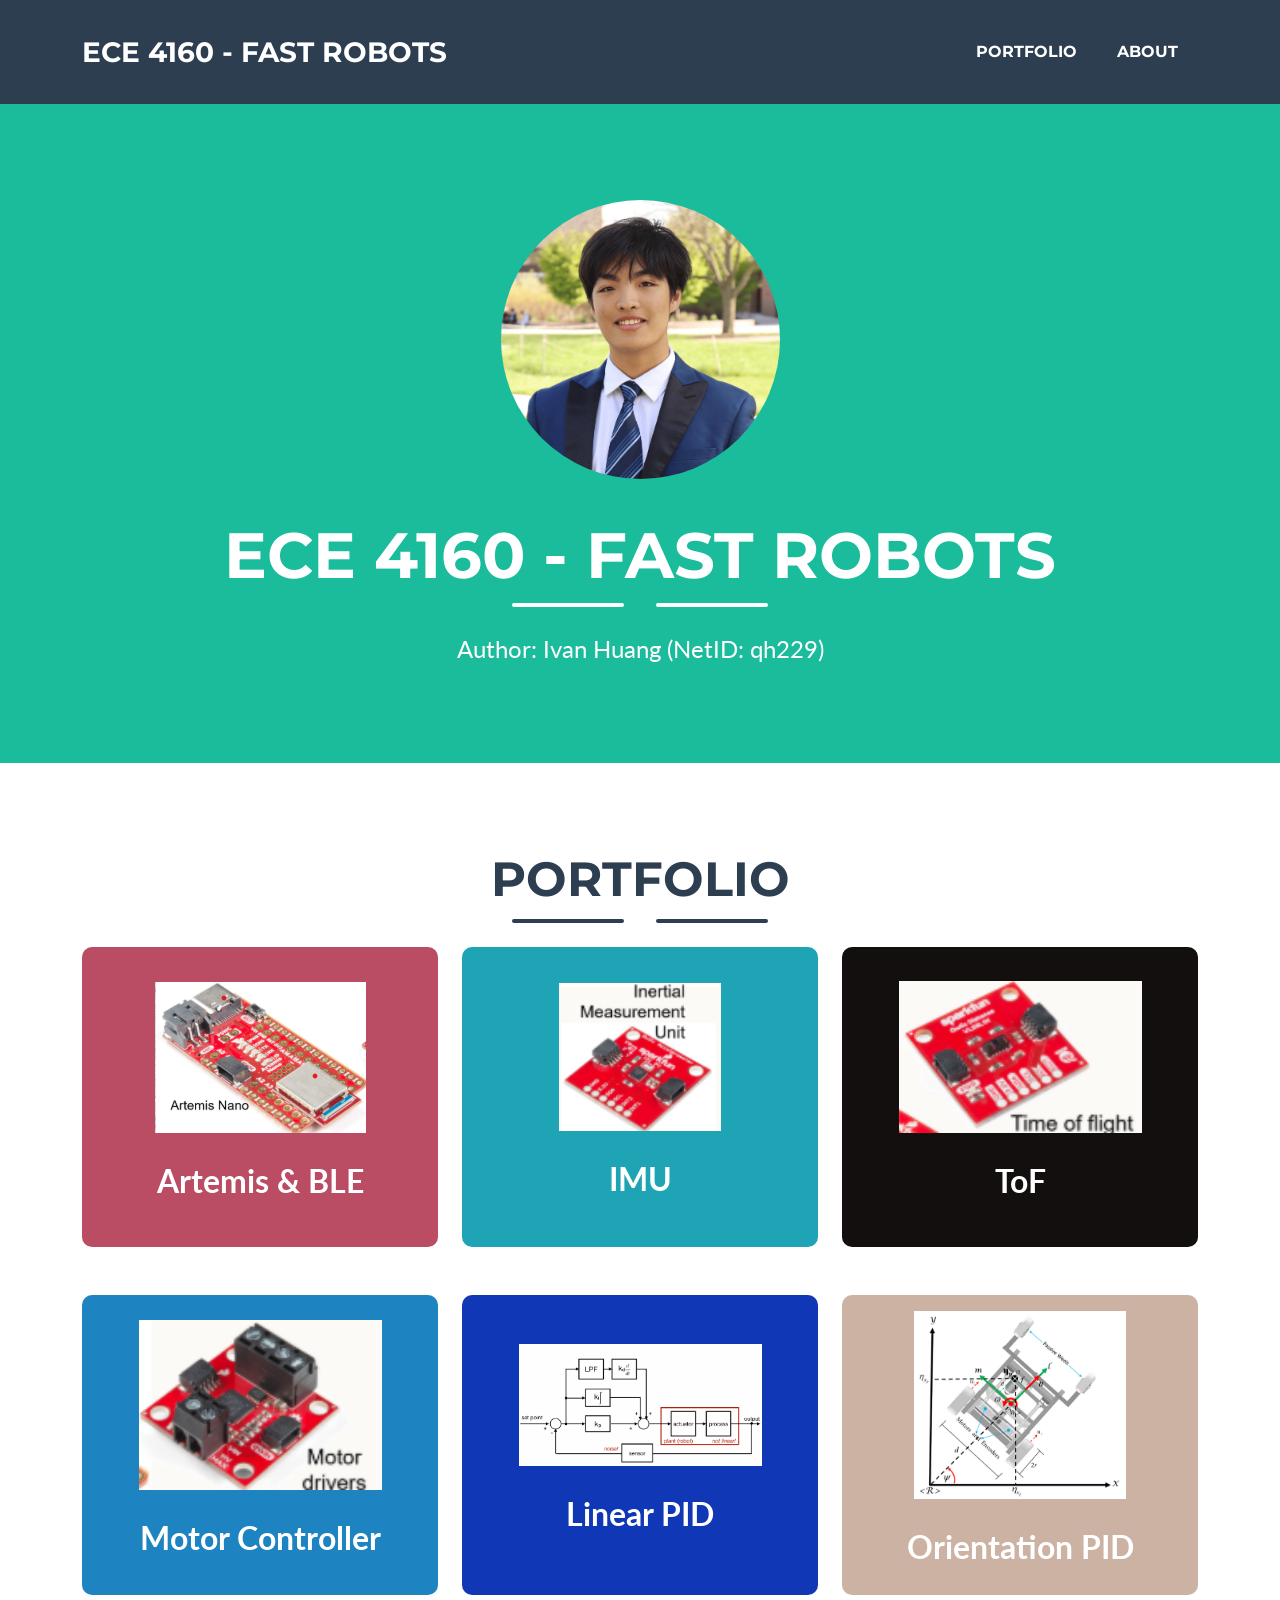
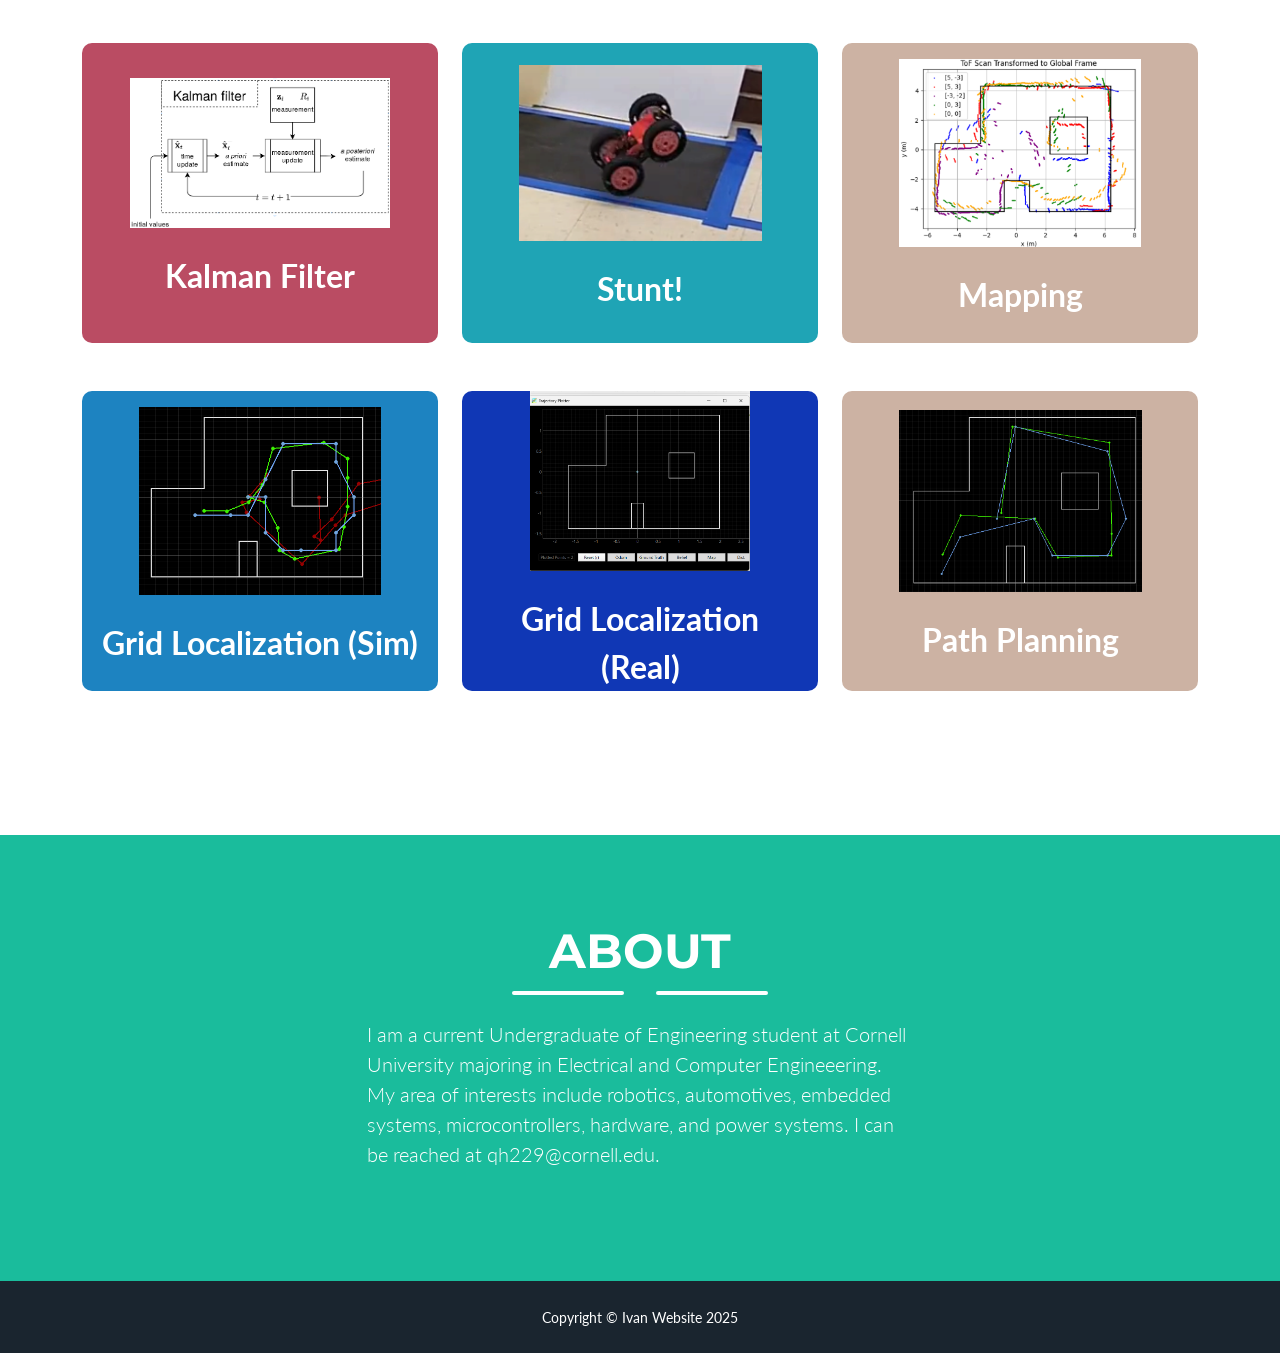
==== commit 82bf48f6: "report update" ====
--- a/index.html
+++ b/index.html
@@ -83,7 +83,7 @@
                                  alt="..." style="max-width: 80%; max-height: 70%; object-fit: contain; display: block; margin: 0 auto;">
                             
                             <!-- Bold, Centered Text Below Image -->
-                            <p class="fw-bold mt-4 mb-2 text-center" style="color: white; font-size: 32px;">Lab 1</p>
+                            <p class="fw-bold mt-4 mb-2 text-center" style="color: white; font-size: 32px;">Artemis & BLE</p>
                         </div>
                     </div>
 
@@ -104,7 +104,7 @@
                                  alt="..." style="max-width: 80%; max-height: 70%; object-fit: contain; display: block; margin: 0 auto;">
                             
                             <!-- Bold, Centered Text Below Image -->
-                            <p class="fw-bold mt-4 mb-2 text-center" style="color: white; font-size: 32px;">Lab 2</p>
+                            <p class="fw-bold mt-4 mb-2 text-center" style="color: white; font-size: 32px;">IMU</p>
                         </div>
                     </div>
 
@@ -125,7 +125,7 @@
                                  alt="..." style="max-width: 80%; max-height: 70%; object-fit: contain; display: block; margin: 0 auto;">
                             
                             <!-- Bold, Centered Text Below Image -->
-                            <p class="fw-bold mt-4 mb-2 text-center" style="color: white; font-size: 32px;">Lab 3</p>
+                            <p class="fw-bold mt-4 mb-2 text-center" style="color: white; font-size: 32px;">ToF</p>
                         </div>
                     </div>
 
@@ -146,7 +146,7 @@
                                  alt="..." style="max-width: 80%; max-height: 70%; object-fit: contain; display: block; margin: 0 auto;">
                             
                             <!-- Bold, Centered Text Below Image -->
-                            <p class="fw-bold mt-4 mb-2 text-center" style="color: white; font-size: 32px;">Lab 4</p>
+                            <p class="fw-bold mt-4 mb-2 text-center" style="color: white; font-size: 32px;">Motor Controller</p>
                         </div>
                     </div>
 
@@ -167,7 +167,7 @@
                                  alt="..." style="max-width: 80%; max-height: 70%; object-fit: contain; display: block; margin: 0 auto;">
                             
                             <!-- Bold, Centered Text Below Image -->
-                            <p class="fw-bold mt-4 mb-2 text-center" style="color: white; font-size: 32px;">Lab 5</p>
+                            <p class="fw-bold mt-4 mb-2 text-center" style="color: white; font-size: 32px;">Linear PID</p>
                         </div>
                     </div>
 
@@ -188,7 +188,7 @@
                                  alt="..." style="max-width: 80%; max-height: 70%; object-fit: contain; display: block; margin: 0 auto;">
                             
                             <!-- Bold, Centered Text Below Image -->
-                            <p class="fw-bold mt-4 mb-2 text-center" style="color: white; font-size: 32px;">Lab 6</p>
+                            <p class="fw-bold mt-4 mb-2 text-center" style="color: white; font-size: 32px;">Orientation PID</p>
                         </div>
                     </div>
 
@@ -209,7 +209,7 @@
                                  alt="..." style="max-width: 80%; max-height: 70%; object-fit: contain; display: block; margin: 0 auto;">
                             
                             <!-- Bold, Centered Text Below Image -->
-                            <p class="fw-bold mt-4 mb-2 text-center" style="color: white; font-size: 32px;">Lab 7</p>
+                            <p class="fw-bold mt-4 mb-2 text-center" style="color: white; font-size: 32px;">Kalman Filter</p>
                         </div>
                     </div>
 
@@ -230,7 +230,7 @@
                                  alt="..." style="max-width: 80%; max-height: 70%; object-fit: contain; display: block; margin: 0 auto;">
                             
                             <!-- Bold, Centered Text Below Image -->
-                            <p class="fw-bold mt-4 mb-2 text-center" style="color: white; font-size: 32px;">Lab 8</p>
+                            <p class="fw-bold mt-4 mb-2 text-center" style="color: white; font-size: 32px;">Stunt!</p>
                         </div>
                     </div>
 
@@ -251,7 +251,7 @@
                                  alt="..." style="max-width: 80%; max-height: 70%; object-fit: contain; display: block; margin: 0 auto;">
                             
                             <!-- Bold, Centered Text Below Image -->
-                            <p class="fw-bold mt-4 mb-2 text-center" style="color: white; font-size: 32px;">Lab 9</p>
+                            <p class="fw-bold mt-4 mb-2 text-center" style="color: white; font-size: 32px;">Mapping</p>
                         </div>
                     </div>
 
@@ -272,7 +272,7 @@
                                  alt="..." style="max-width: 80%; max-height: 70%; object-fit: contain; display: block; margin: 0 auto;">
                             
                             <!-- Bold, Centered Text Below Image -->
-                            <p class="fw-bold mt-4 mb-2 text-center" style="color: white; font-size: 32px;">Lab 10</p>
+                            <p class="fw-bold mt-4 mb-2 text-center" style="color: white; font-size: 32px;">Grid Localization (Sim)</p>
                         </div>
                     </div>
 
@@ -293,7 +293,7 @@
                                  alt="..." style="max-width: 80%; max-height: 70%; object-fit: contain; display: block; margin: 0 auto;">
                             
                             <!-- Bold, Centered Text Below Image -->
-                            <p class="fw-bold mt-4 mb-2 text-center" style="color: white; font-size: 32px;">Lab 11</p>
+                            <p class="fw-bold mt-4 mb-2 text-center" style="color: white; font-size: 32px;">Grid Localization (Real)</p>
                         </div>
                     </div>
 
@@ -314,7 +314,7 @@
                                  alt="..." style="max-width: 80%; max-height: 70%; object-fit: contain; display: block; margin: 0 auto;">
                             
                             <!-- Bold, Centered Text Below Image -->
-                            <p class="fw-bold mt-4 mb-2 text-center" style="color: white; font-size: 32px;">Lab 12</p>
+                            <p class="fw-bold mt-4 mb-2 text-center" style="color: white; font-size: 32px;">Path Planning</p>
                         </div>
                     </div>
                 </div>
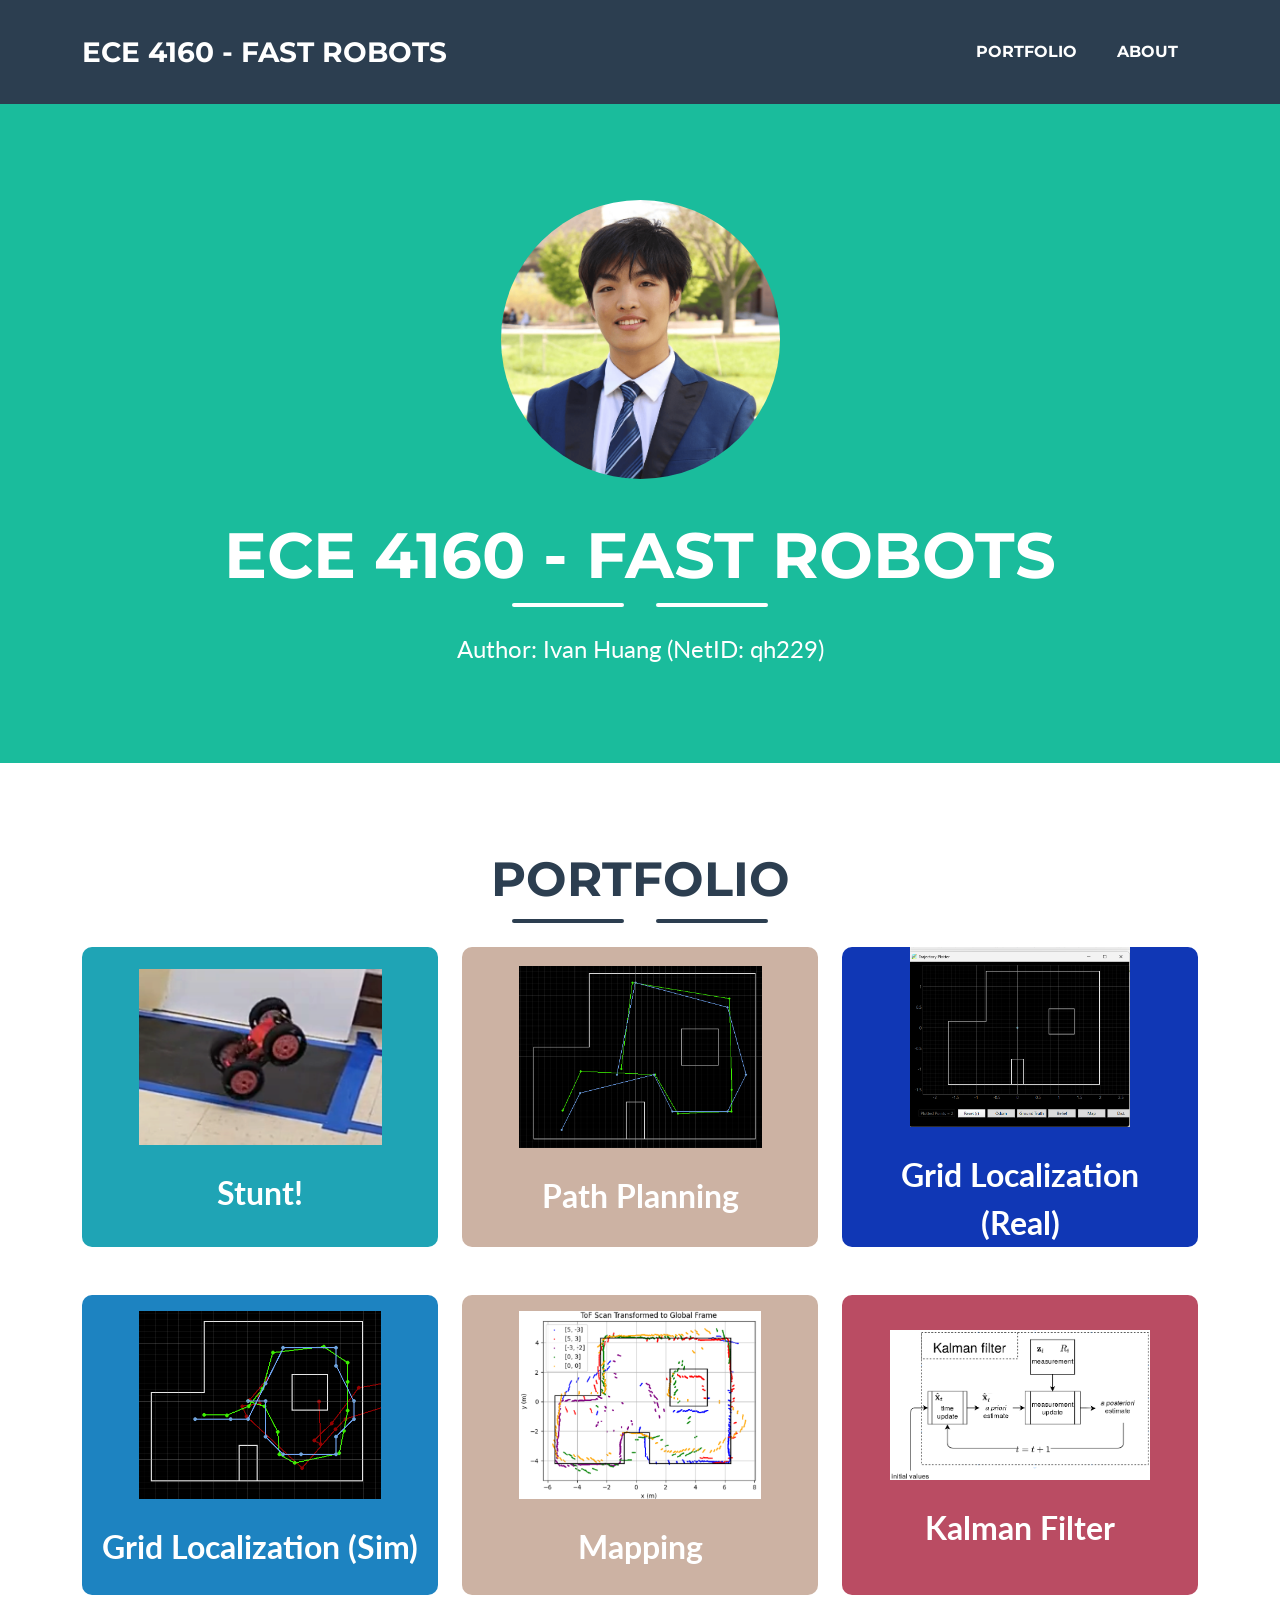
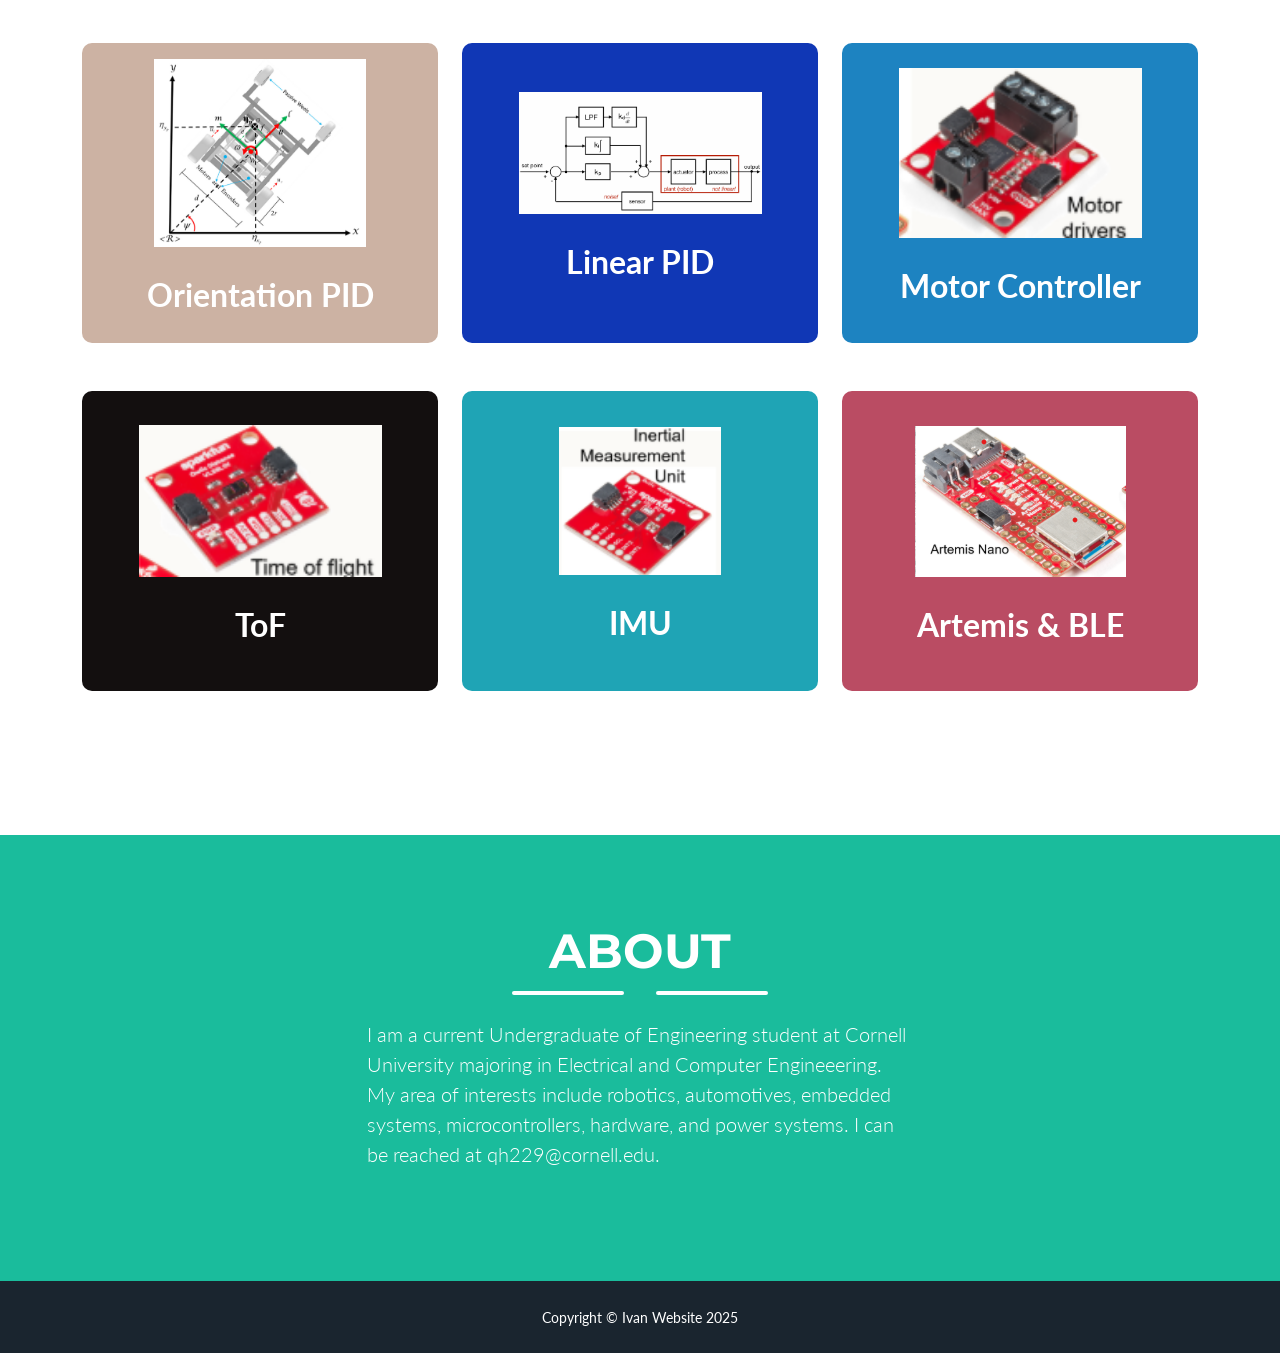
==== commit e213a226: "report update" ====
--- a/index.html
+++ b/index.html
@@ -66,6 +66,240 @@
                 </div>
                 <!-- Portfolio Grid Items-->
                 <div class="row justify-content-center">
+                    
+
+                    
+
+                    <!-- Portfolio Item 8-->
+                    <div class="col-md-6 col-lg-4 mb-5">
+                        <div class="portfolio-item mx-auto d-flex flex-column justify-content-center align-items-center p-3" 
+                             data-bs-toggle="modal" data-bs-target="#portfolioModal8"
+                             style="background-color: #1FA4B5; border-radius: 10px; padding: 20px; text-align: center; height: 300px; width: 100%;">
+                            
+                            <div class="portfolio-item-caption d-flex align-items-center justify-content-center h-100 w-100">
+                                <div class="portfolio-item-caption-content text-center text-white">
+                                    <i class="fas fa-plus fa-3x"></i>
+                                </div>
+                            </div>
+                            
+                            <!-- Centered Image -->
+                            <img class="img-fluid w-75" src="assets/img/portfolio/stunt.png" 
+                                 alt="..." style="max-width: 80%; max-height: 70%; object-fit: contain; display: block; margin: 0 auto;">
+                            
+                            <!-- Bold, Centered Text Below Image -->
+                            <p class="fw-bold mt-4 mb-2 text-center" style="color: white; font-size: 32px;">Stunt!</p>
+                        </div>
+                    </div>
+
+                    <!-- Portfolio Item 12-->
+                    <div class="col-md-6 col-lg-4 mb-5">
+                        <div class="portfolio-item mx-auto d-flex flex-column justify-content-center align-items-center p-3" 
+                             data-bs-toggle="modal" data-bs-target="#portfolioModal12"
+                             style="background-color: #CCB2A3; border-radius: 10px; padding: 20px; text-align: center; height: 300px; width: 100%;">
+                            
+                            <div class="portfolio-item-caption d-flex align-items-center justify-content-center h-100 w-100">
+                                <div class="portfolio-item-caption-content text-center text-white">
+                                    <i class="fas fa-plus fa-3x"></i>
+                                </div>
+                            </div>
+                            
+                            <!-- Centered Image -->
+                            <img class="img-fluid w-75" src="assets/img/portfolio/navig_traj.png" 
+                                 alt="..." style="max-width: 80%; max-height: 70%; object-fit: contain; display: block; margin: 0 auto;">
+                            
+                            <!-- Bold, Centered Text Below Image -->
+                            <p class="fw-bold mt-4 mb-2 text-center" style="color: white; font-size: 32px;">Path Planning</p>
+                        </div>
+                    </div>
+                    
+                    <!-- Portfolio Item 11-->
+                    <div class="col-md-6 col-lg-4 mb-5">
+                        <div class="portfolio-item mx-auto d-flex flex-column justify-content-center align-items-center p-3" 
+                             data-bs-toggle="modal" data-bs-target="#portfolioModal11"
+                             style="background-color: #1037B5; border-radius: 10px; padding: 20px; text-align: center; height: 300px; width: 100%;">
+                            
+                            <div class="portfolio-item-caption d-flex align-items-center justify-content-center h-100 w-100">
+                                <div class="portfolio-item-caption-content text-center text-white">
+                                    <i class="fas fa-plus fa-3x"></i>
+                                </div>
+                            </div>
+                            
+                            <!-- Centered Image -->
+                            <img class="img-fluid w-75" src="assets/img/portfolio/local_bel_00.png" 
+                                 alt="..." style="max-width: 80%; max-height: 70%; object-fit: contain; display: block; margin: 0 auto;">
+                            
+                            <!-- Bold, Centered Text Below Image -->
+                            <p class="fw-bold mt-4 mb-2 text-center" style="color: white; font-size: 32px;">Grid Localization (Real)</p>
+                        </div>
+                    </div>
+
+                    <!-- Portfolio Item 10-->
+                    <div class="col-md-6 col-lg-4 mb-5">
+                        <div class="portfolio-item mx-auto d-flex flex-column justify-content-center align-items-center p-3" 
+                             data-bs-toggle="modal" data-bs-target="#portfolioModal10"
+                             style="background-color: #1D83C1; border-radius: 10px; padding: 20px; text-align: center; height: 300px; width: 100%;">
+                            
+                            <div class="portfolio-item-caption d-flex align-items-center justify-content-center h-100 w-100">
+                                <div class="portfolio-item-caption-content text-center text-white">
+                                    <i class="fas fa-plus fa-3x"></i>
+                                </div>
+                            </div>
+                            
+                            <!-- Centered Image -->
+                            <img class="img-fluid" src="assets/img/portfolio/local_traj3.png" 
+                                 alt="..." style="max-width: 80%; max-height: 70%; object-fit: contain; display: block; margin: 0 auto;">
+                            
+                            <!-- Bold, Centered Text Below Image -->
+                            <p class="fw-bold mt-4 mb-2 text-center" style="color: white; font-size: 32px;">Grid Localization (Sim)</p>
+                        </div>
+                    </div>
+
+                    <!-- Portfolio Item 9-->
+                    <div class="col-md-6 col-lg-4 mb-5">
+                        <div class="portfolio-item mx-auto d-flex flex-column justify-content-center align-items-center p-3" 
+                             data-bs-toggle="modal" data-bs-target="#portfolioModal9"
+                             style="background-color: #CCB2A3; border-radius: 10px; padding: 20px; text-align: center; height: 300px; width: 100%;">
+                            
+                            <div class="portfolio-item-caption d-flex align-items-center justify-content-center h-100 w-100">
+                                <div class="portfolio-item-caption-content text-center text-white">
+                                    <i class="fas fa-plus fa-3x"></i>
+                                </div>
+                            </div>
+                            
+                            <!-- Centered Image -->
+                            <img class="img-fluid w-75" src="assets/img/portfolio/map_global_wall.png" 
+                                 alt="..." style="max-width: 80%; max-height: 70%; object-fit: contain; display: block; margin: 0 auto;">
+                            
+                            <!-- Bold, Centered Text Below Image -->
+                            <p class="fw-bold mt-4 mb-2 text-center" style="color: white; font-size: 32px;">Mapping</p>
+                        </div>
+                    </div>
+
+                    <!-- Portfolio Item 7-->
+                    <div class="col-md-6 col-lg-4 mb-5">
+                        <div class="portfolio-item mx-auto d-flex flex-column justify-content-center align-items-center p-3" 
+                             data-bs-toggle="modal" data-bs-target="#portfolioModal7"
+                             style="background-color: #BA4C63; border-radius: 10px; padding: 20px; text-align: center; height: 300px; width: 100%;">
+                            
+                            <div class="portfolio-item-caption d-flex align-items-center justify-content-center h-100 w-100">
+                                <div class="portfolio-item-caption-content text-center text-white">
+                                    <i class="fas fa-plus fa-3x"></i>
+                                </div>
+                            </div>
+                            
+                            <!-- Centered Image -->
+                            <img class="img-fluid" src="assets/img/portfolio/kf.png" 
+                                 alt="..." style="max-width: 80%; max-height: 70%; object-fit: contain; display: block; margin: 0 auto;">
+                            
+                            <!-- Bold, Centered Text Below Image -->
+                            <p class="fw-bold mt-4 mb-2 text-center" style="color: white; font-size: 32px;">Kalman Filter</p>
+                        </div>
+                    </div>
+
+                    <!-- Portfolio Item 6-->
+                    <div class="col-md-6 col-lg-4 mb-5">
+                        <div class="portfolio-item mx-auto d-flex flex-column justify-content-center align-items-center p-3" 
+                             data-bs-toggle="modal" data-bs-target="#portfolioModal6"
+                             style="background-color: #CCB2A3; border-radius: 10px; padding: 20px; text-align: center; height: 300px; width: 100%;">
+                            
+                            <div class="portfolio-item-caption d-flex align-items-center justify-content-center h-100 w-100">
+                                <div class="portfolio-item-caption-content text-center text-white">
+                                    <i class="fas fa-plus fa-3x"></i>
+                                </div>
+                            </div>
+                            
+                            <!-- Centered Image -->
+                            <img class="img-fluid w-75" src="assets/img/portfolio/orien_pic.webp" 
+                                 alt="..." style="max-width: 80%; max-height: 70%; object-fit: contain; display: block; margin: 0 auto;">
+                            
+                            <!-- Bold, Centered Text Below Image -->
+                            <p class="fw-bold mt-4 mb-2 text-center" style="color: white; font-size: 32px;">Orientation PID</p>
+                        </div>
+                    </div>
+
+                    <!-- Portfolio Item 5-->
+                    <div class="col-md-6 col-lg-4 mb-5">
+                        <div class="portfolio-item mx-auto d-flex flex-column justify-content-center align-items-center p-3" 
+                             data-bs-toggle="modal" data-bs-target="#portfolioModal5"
+                             style="background-color: #1037B5; border-radius: 10px; padding: 20px; text-align: center; height: 300px; width: 100%;">
+                            
+                            <div class="portfolio-item-caption d-flex align-items-center justify-content-center h-100 w-100">
+                                <div class="portfolio-item-caption-content text-center text-white">
+                                    <i class="fas fa-plus fa-3x"></i>
+                                </div>
+                            </div>
+                            
+                            <!-- Centered Image -->
+                            <img class="img-fluid w-75" src="assets/img/portfolio/pid.png" 
+                                 alt="..." style="max-width: 80%; max-height: 70%; object-fit: contain; display: block; margin: 0 auto;">
+                            
+                            <!-- Bold, Centered Text Below Image -->
+                            <p class="fw-bold mt-4 mb-2 text-center" style="color: white; font-size: 32px;">Linear PID</p>
+                        </div>
+                    </div>
+                    <!-- Portfolio Item 4-->
+                    <div class="col-md-6 col-lg-4 mb-5">
+                        <div class="portfolio-item mx-auto d-flex flex-column justify-content-center align-items-center p-3" 
+                             data-bs-toggle="modal" data-bs-target="#portfolioModal4"
+                             style="background-color: #1D83C1; border-radius: 10px; padding: 20px; text-align: center; height: 300px; width: 100%;">
+                            
+                            <div class="portfolio-item-caption d-flex align-items-center justify-content-center h-100 w-100">
+                                <div class="portfolio-item-caption-content text-center text-white">
+                                    <i class="fas fa-plus fa-3x"></i>
+                                </div>
+                            </div>
+                            
+                            <!-- Centered Image -->
+                            <img class="img-fluid w-75" src="assets/img/portfolio/Motor.png" 
+                                 alt="..." style="max-width: 80%; max-height: 70%; object-fit: contain; display: block; margin: 0 auto;">
+                            
+                            <!-- Bold, Centered Text Below Image -->
+                            <p class="fw-bold mt-4 mb-2 text-center" style="color: white; font-size: 32px;">Motor Controller</p>
+                        </div>
+                    </div>
+                    
+                    <!-- Portfolio Item 3-->
+                    <div class="col-md-6 col-lg-4 mb-5">
+                        <div class="portfolio-item mx-auto d-flex flex-column justify-content-center align-items-center p-3" 
+                             data-bs-toggle="modal" data-bs-target="#portfolioModal3"
+                             style="background-color: #130F0F; border-radius: 10px; padding: 20px; text-align: center; height: 300px; width: 100%;">
+                            
+                            <div class="portfolio-item-caption d-flex align-items-center justify-content-center h-100 w-100">
+                                <div class="portfolio-item-caption-content text-center text-white">
+                                    <i class="fas fa-plus fa-3x"></i>
+                                </div>
+                            </div>
+                            
+                            <!-- Centered Image -->
+                            <img class="img-fluid w-75" src="assets/img/portfolio/TF.png" 
+                                 alt="..." style="max-width: 80%; max-height: 70%; object-fit: contain; display: block; margin: 0 auto;">
+                            
+                            <!-- Bold, Centered Text Below Image -->
+                            <p class="fw-bold mt-4 mb-2 text-center" style="color: white; font-size: 32px;">ToF</p>
+                        </div>
+                    </div>
+
+                    <!-- Portfolio Item 2-->
+                    <div class="col-md-6 col-lg-4 mb-5">
+                        <div class="portfolio-item mx-auto d-flex flex-column justify-content-center align-items-center p-3" 
+                             data-bs-toggle="modal" data-bs-target="#portfolioModal2"
+                             style="background-color: #1FA4B5; border-radius: 10px; padding: 20px; text-align: center; height: 300px; width: 100%;">
+                            
+                            <div class="portfolio-item-caption d-flex align-items-center justify-content-center h-100 w-100">
+                                <div class="portfolio-item-caption-content text-center text-white">
+                                    <i class="fas fa-plus fa-3x"></i>
+                                </div>
+                            </div>
+                            
+                            <!-- Centered Image -->
+                            <img class="img-fluid w-50" src="assets/img/portfolio/IMU.png" 
+                                 alt="..." style="max-width: 80%; max-height: 70%; object-fit: contain; display: block; margin: 0 auto;">
+                            
+                            <!-- Bold, Centered Text Below Image -->
+                            <p class="fw-bold mt-4 mb-2 text-center" style="color: white; font-size: 32px;">IMU</p>
+                        </div>
+                    </div>
+                    
                     <!-- Portfolio Item 1-->
                     <div class="col-md-6 col-lg-4 mb-5">
                         <div class="portfolio-item mx-auto d-flex flex-column justify-content-center align-items-center p-3" 
@@ -87,236 +321,7 @@
                         </div>
                     </div>
 
-                    <!-- Portfolio Item 2-->
-                    <div class="col-md-6 col-lg-4 mb-5">
-                        <div class="portfolio-item mx-auto d-flex flex-column justify-content-center align-items-center p-3" 
-                             data-bs-toggle="modal" data-bs-target="#portfolioModal2"
-                             style="background-color: #1FA4B5; border-radius: 10px; padding: 20px; text-align: center; height: 300px; width: 100%;">
-                            
-                            <div class="portfolio-item-caption d-flex align-items-center justify-content-center h-100 w-100">
-                                <div class="portfolio-item-caption-content text-center text-white">
-                                    <i class="fas fa-plus fa-3x"></i>
-                                </div>
-                            </div>
-                            
-                            <!-- Centered Image -->
-                            <img class="img-fluid w-50" src="assets/img/portfolio/IMU.png" 
-                                 alt="..." style="max-width: 80%; max-height: 70%; object-fit: contain; display: block; margin: 0 auto;">
-                            
-                            <!-- Bold, Centered Text Below Image -->
-                            <p class="fw-bold mt-4 mb-2 text-center" style="color: white; font-size: 32px;">IMU</p>
-                        </div>
-                    </div>
-
-                    <!-- Portfolio Item 3-->
-                    <div class="col-md-6 col-lg-4 mb-5">
-                        <div class="portfolio-item mx-auto d-flex flex-column justify-content-center align-items-center p-3" 
-                             data-bs-toggle="modal" data-bs-target="#portfolioModal3"
-                             style="background-color: #130F0F; border-radius: 10px; padding: 20px; text-align: center; height: 300px; width: 100%;">
-                            
-                            <div class="portfolio-item-caption d-flex align-items-center justify-content-center h-100 w-100">
-                                <div class="portfolio-item-caption-content text-center text-white">
-                                    <i class="fas fa-plus fa-3x"></i>
-                                </div>
-                            </div>
-                            
-                            <!-- Centered Image -->
-                            <img class="img-fluid w-75" src="assets/img/portfolio/TF.png" 
-                                 alt="..." style="max-width: 80%; max-height: 70%; object-fit: contain; display: block; margin: 0 auto;">
-                            
-                            <!-- Bold, Centered Text Below Image -->
-                            <p class="fw-bold mt-4 mb-2 text-center" style="color: white; font-size: 32px;">ToF</p>
-                        </div>
-                    </div>
-
-                    <!-- Portfolio Item 4-->
-                    <div class="col-md-6 col-lg-4 mb-5">
-                        <div class="portfolio-item mx-auto d-flex flex-column justify-content-center align-items-center p-3" 
-                             data-bs-toggle="modal" data-bs-target="#portfolioModal4"
-                             style="background-color: #1D83C1; border-radius: 10px; padding: 20px; text-align: center; height: 300px; width: 100%;">
-                            
-                            <div class="portfolio-item-caption d-flex align-items-center justify-content-center h-100 w-100">
-                                <div class="portfolio-item-caption-content text-center text-white">
-                                    <i class="fas fa-plus fa-3x"></i>
-                                </div>
-                            </div>
-                            
-                            <!-- Centered Image -->
-                            <img class="img-fluid w-75" src="assets/img/portfolio/Motor.png" 
-                                 alt="..." style="max-width: 80%; max-height: 70%; object-fit: contain; display: block; margin: 0 auto;">
-                            
-                            <!-- Bold, Centered Text Below Image -->
-                            <p class="fw-bold mt-4 mb-2 text-center" style="color: white; font-size: 32px;">Motor Controller</p>
-                        </div>
-                    </div>
-
-                    <!-- Portfolio Item 5-->
-                    <div class="col-md-6 col-lg-4 mb-5">
-                        <div class="portfolio-item mx-auto d-flex flex-column justify-content-center align-items-center p-3" 
-                             data-bs-toggle="modal" data-bs-target="#portfolioModal5"
-                             style="background-color: #1037B5; border-radius: 10px; padding: 20px; text-align: center; height: 300px; width: 100%;">
-                            
-                            <div class="portfolio-item-caption d-flex align-items-center justify-content-center h-100 w-100">
-                                <div class="portfolio-item-caption-content text-center text-white">
-                                    <i class="fas fa-plus fa-3x"></i>
-                                </div>
-                            </div>
-                            
-                            <!-- Centered Image -->
-                            <img class="img-fluid w-75" src="assets/img/portfolio/pid.png" 
-                                 alt="..." style="max-width: 80%; max-height: 70%; object-fit: contain; display: block; margin: 0 auto;">
-                            
-                            <!-- Bold, Centered Text Below Image -->
-                            <p class="fw-bold mt-4 mb-2 text-center" style="color: white; font-size: 32px;">Linear PID</p>
-                        </div>
-                    </div>
-
-                    <!-- Portfolio Item 6-->
-                    <div class="col-md-6 col-lg-4 mb-5">
-                        <div class="portfolio-item mx-auto d-flex flex-column justify-content-center align-items-center p-3" 
-                             data-bs-toggle="modal" data-bs-target="#portfolioModal6"
-                             style="background-color: #CCB2A3; border-radius: 10px; padding: 20px; text-align: center; height: 300px; width: 100%;">
-                            
-                            <div class="portfolio-item-caption d-flex align-items-center justify-content-center h-100 w-100">
-                                <div class="portfolio-item-caption-content text-center text-white">
-                                    <i class="fas fa-plus fa-3x"></i>
-                                </div>
-                            </div>
-                            
-                            <!-- Centered Image -->
-                            <img class="img-fluid w-75" src="assets/img/portfolio/orien_pic.webp" 
-                                 alt="..." style="max-width: 80%; max-height: 70%; object-fit: contain; display: block; margin: 0 auto;">
-                            
-                            <!-- Bold, Centered Text Below Image -->
-                            <p class="fw-bold mt-4 mb-2 text-center" style="color: white; font-size: 32px;">Orientation PID</p>
-                        </div>
-                    </div>
-
-                    <!-- Portfolio Item 7-->
-                    <div class="col-md-6 col-lg-4 mb-5">
-                        <div class="portfolio-item mx-auto d-flex flex-column justify-content-center align-items-center p-3" 
-                             data-bs-toggle="modal" data-bs-target="#portfolioModal7"
-                             style="background-color: #BA4C63; border-radius: 10px; padding: 20px; text-align: center; height: 300px; width: 100%;">
-                            
-                            <div class="portfolio-item-caption d-flex align-items-center justify-content-center h-100 w-100">
-                                <div class="portfolio-item-caption-content text-center text-white">
-                                    <i class="fas fa-plus fa-3x"></i>
-                                </div>
-                            </div>
-                            
-                            <!-- Centered Image -->
-                            <img class="img-fluid" src="assets/img/portfolio/kf.png" 
-                                 alt="..." style="max-width: 80%; max-height: 70%; object-fit: contain; display: block; margin: 0 auto;">
-                            
-                            <!-- Bold, Centered Text Below Image -->
-                            <p class="fw-bold mt-4 mb-2 text-center" style="color: white; font-size: 32px;">Kalman Filter</p>
-                        </div>
-                    </div>
-
-                    <!-- Portfolio Item 8-->
-                    <div class="col-md-6 col-lg-4 mb-5">
-                        <div class="portfolio-item mx-auto d-flex flex-column justify-content-center align-items-center p-3" 
-                             data-bs-toggle="modal" data-bs-target="#portfolioModal8"
-                             style="background-color: #1FA4B5; border-radius: 10px; padding: 20px; text-align: center; height: 300px; width: 100%;">
-                            
-                            <div class="portfolio-item-caption d-flex align-items-center justify-content-center h-100 w-100">
-                                <div class="portfolio-item-caption-content text-center text-white">
-                                    <i class="fas fa-plus fa-3x"></i>
-                                </div>
-                            </div>
-                            
-                            <!-- Centered Image -->
-                            <img class="img-fluid w-75" src="assets/img/portfolio/stunt.png" 
-                                 alt="..." style="max-width: 80%; max-height: 70%; object-fit: contain; display: block; margin: 0 auto;">
-                            
-                            <!-- Bold, Centered Text Below Image -->
-                            <p class="fw-bold mt-4 mb-2 text-center" style="color: white; font-size: 32px;">Stunt!</p>
-                        </div>
-                    </div>
-
-                    <!-- Portfolio Item 9-->
-                    <div class="col-md-6 col-lg-4 mb-5">
-                        <div class="portfolio-item mx-auto d-flex flex-column justify-content-center align-items-center p-3" 
-                             data-bs-toggle="modal" data-bs-target="#portfolioModal9"
-                             style="background-color: #CCB2A3; border-radius: 10px; padding: 20px; text-align: center; height: 300px; width: 100%;">
-                            
-                            <div class="portfolio-item-caption d-flex align-items-center justify-content-center h-100 w-100">
-                                <div class="portfolio-item-caption-content text-center text-white">
-                                    <i class="fas fa-plus fa-3x"></i>
-                                </div>
-                            </div>
-                            
-                            <!-- Centered Image -->
-                            <img class="img-fluid w-75" src="assets/img/portfolio/map_global_wall.png" 
-                                 alt="..." style="max-width: 80%; max-height: 70%; object-fit: contain; display: block; margin: 0 auto;">
-                            
-                            <!-- Bold, Centered Text Below Image -->
-                            <p class="fw-bold mt-4 mb-2 text-center" style="color: white; font-size: 32px;">Mapping</p>
-                        </div>
-                    </div>
-
-                    <!-- Portfolio Item 10-->
-                    <div class="col-md-6 col-lg-4 mb-5">
-                        <div class="portfolio-item mx-auto d-flex flex-column justify-content-center align-items-center p-3" 
-                             data-bs-toggle="modal" data-bs-target="#portfolioModal10"
-                             style="background-color: #1D83C1; border-radius: 10px; padding: 20px; text-align: center; height: 300px; width: 100%;">
-                            
-                            <div class="portfolio-item-caption d-flex align-items-center justify-content-center h-100 w-100">
-                                <div class="portfolio-item-caption-content text-center text-white">
-                                    <i class="fas fa-plus fa-3x"></i>
-                                </div>
-                            </div>
-                            
-                            <!-- Centered Image -->
-                            <img class="img-fluid" src="assets/img/portfolio/local_traj3.png" 
-                                 alt="..." style="max-width: 80%; max-height: 70%; object-fit: contain; display: block; margin: 0 auto;">
-                            
-                            <!-- Bold, Centered Text Below Image -->
-                            <p class="fw-bold mt-4 mb-2 text-center" style="color: white; font-size: 32px;">Grid Localization (Sim)</p>
-                        </div>
-                    </div>
-
-                    <!-- Portfolio Item 11-->
-                    <div class="col-md-6 col-lg-4 mb-5">
-                        <div class="portfolio-item mx-auto d-flex flex-column justify-content-center align-items-center p-3" 
-                             data-bs-toggle="modal" data-bs-target="#portfolioModal11"
-                             style="background-color: #1037B5; border-radius: 10px; padding: 20px; text-align: center; height: 300px; width: 100%;">
-                            
-                            <div class="portfolio-item-caption d-flex align-items-center justify-content-center h-100 w-100">
-                                <div class="portfolio-item-caption-content text-center text-white">
-                                    <i class="fas fa-plus fa-3x"></i>
-                                </div>
-                            </div>
-                            
-                            <!-- Centered Image -->
-                            <img class="img-fluid w-75" src="assets/img/portfolio/local_bel_00.png" 
-                                 alt="..." style="max-width: 80%; max-height: 70%; object-fit: contain; display: block; margin: 0 auto;">
-                            
-                            <!-- Bold, Centered Text Below Image -->
-                            <p class="fw-bold mt-4 mb-2 text-center" style="color: white; font-size: 32px;">Grid Localization (Real)</p>
-                        </div>
-                    </div>
-
-                    <!-- Portfolio Item 12-->
-                    <div class="col-md-6 col-lg-4 mb-5">
-                        <div class="portfolio-item mx-auto d-flex flex-column justify-content-center align-items-center p-3" 
-                             data-bs-toggle="modal" data-bs-target="#portfolioModal12"
-                             style="background-color: #CCB2A3; border-radius: 10px; padding: 20px; text-align: center; height: 300px; width: 100%;">
-                            
-                            <div class="portfolio-item-caption d-flex align-items-center justify-content-center h-100 w-100">
-                                <div class="portfolio-item-caption-content text-center text-white">
-                                    <i class="fas fa-plus fa-3x"></i>
-                                </div>
-                            </div>
-                            
-                            <!-- Centered Image -->
-                            <img class="img-fluid w-75" src="assets/img/portfolio/navig_traj.png" 
-                                 alt="..." style="max-width: 80%; max-height: 70%; object-fit: contain; display: block; margin: 0 auto;">
-                            
-                            <!-- Bold, Centered Text Below Image -->
-                            <p class="fw-bold mt-4 mb-2 text-center" style="color: white; font-size: 32px;">Path Planning</p>
-                        </div>
-                    </div>
+
                 </div>
             </div>
         </section>
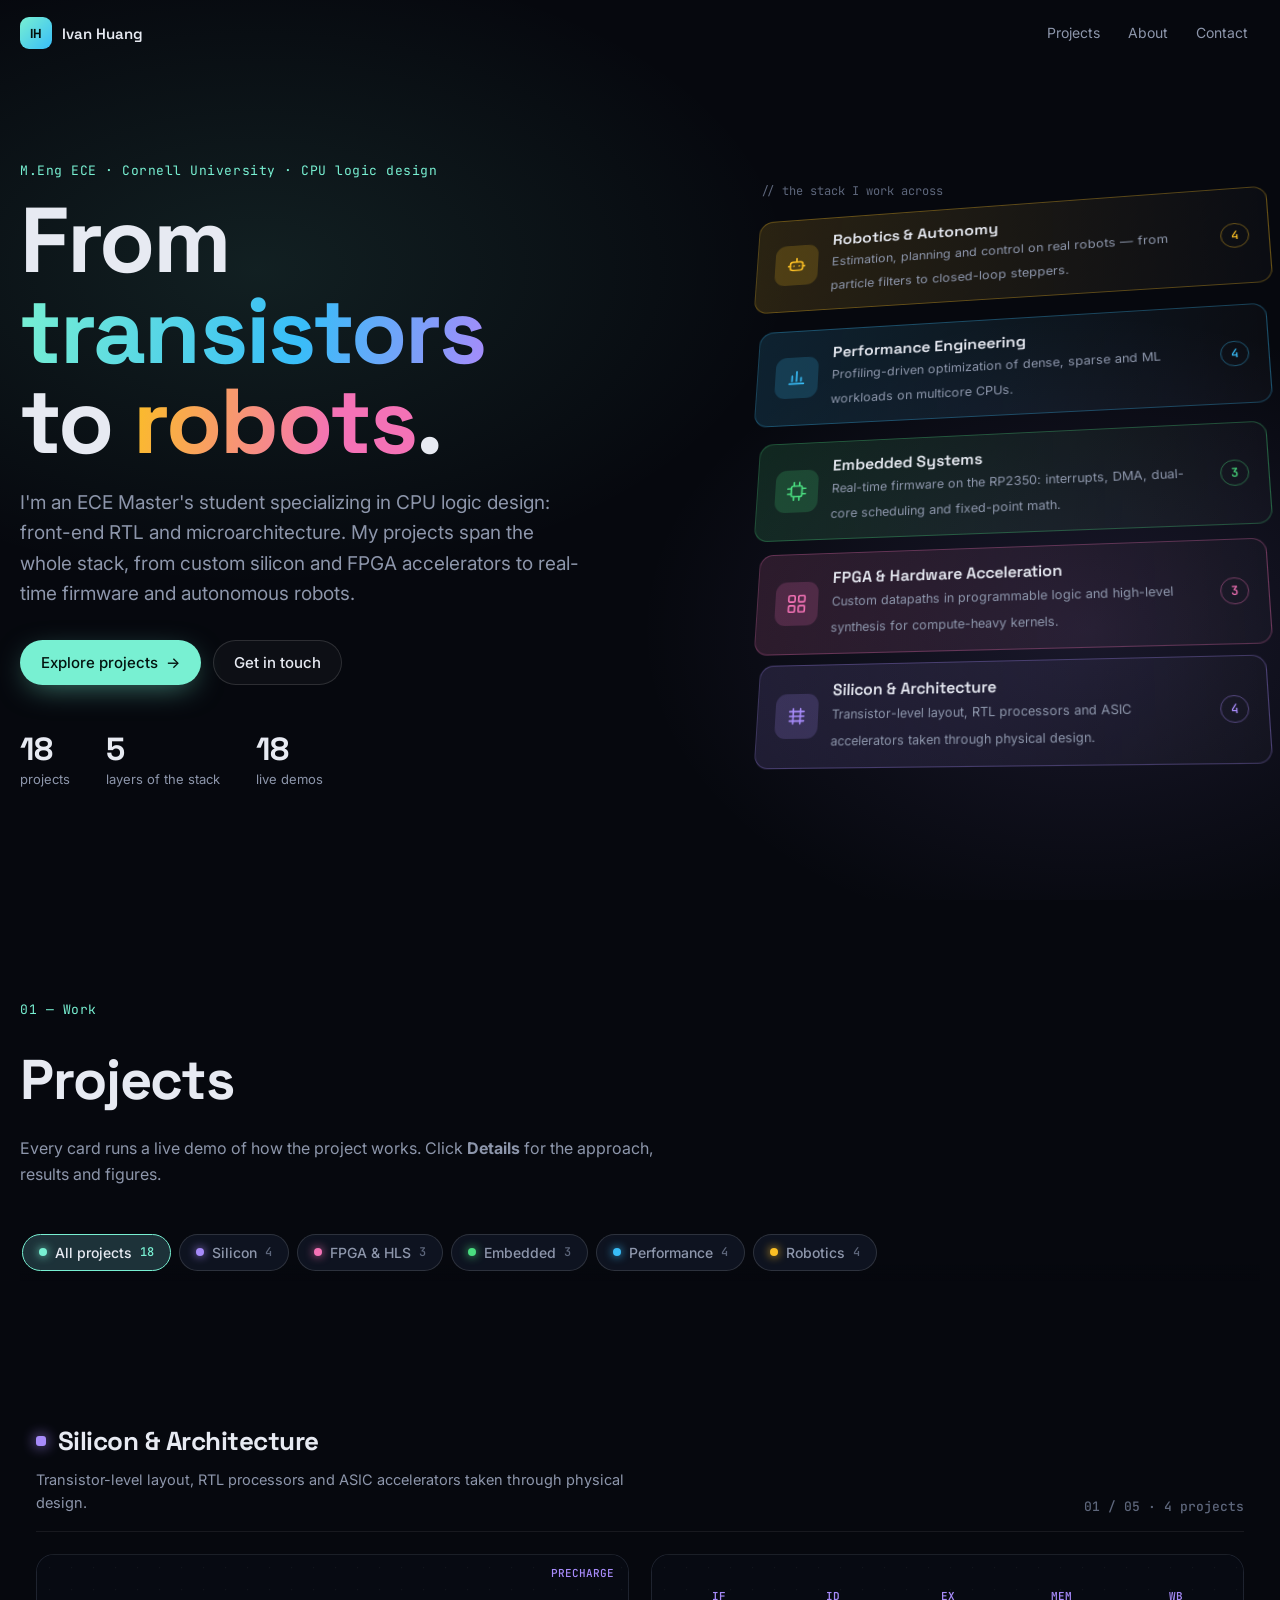
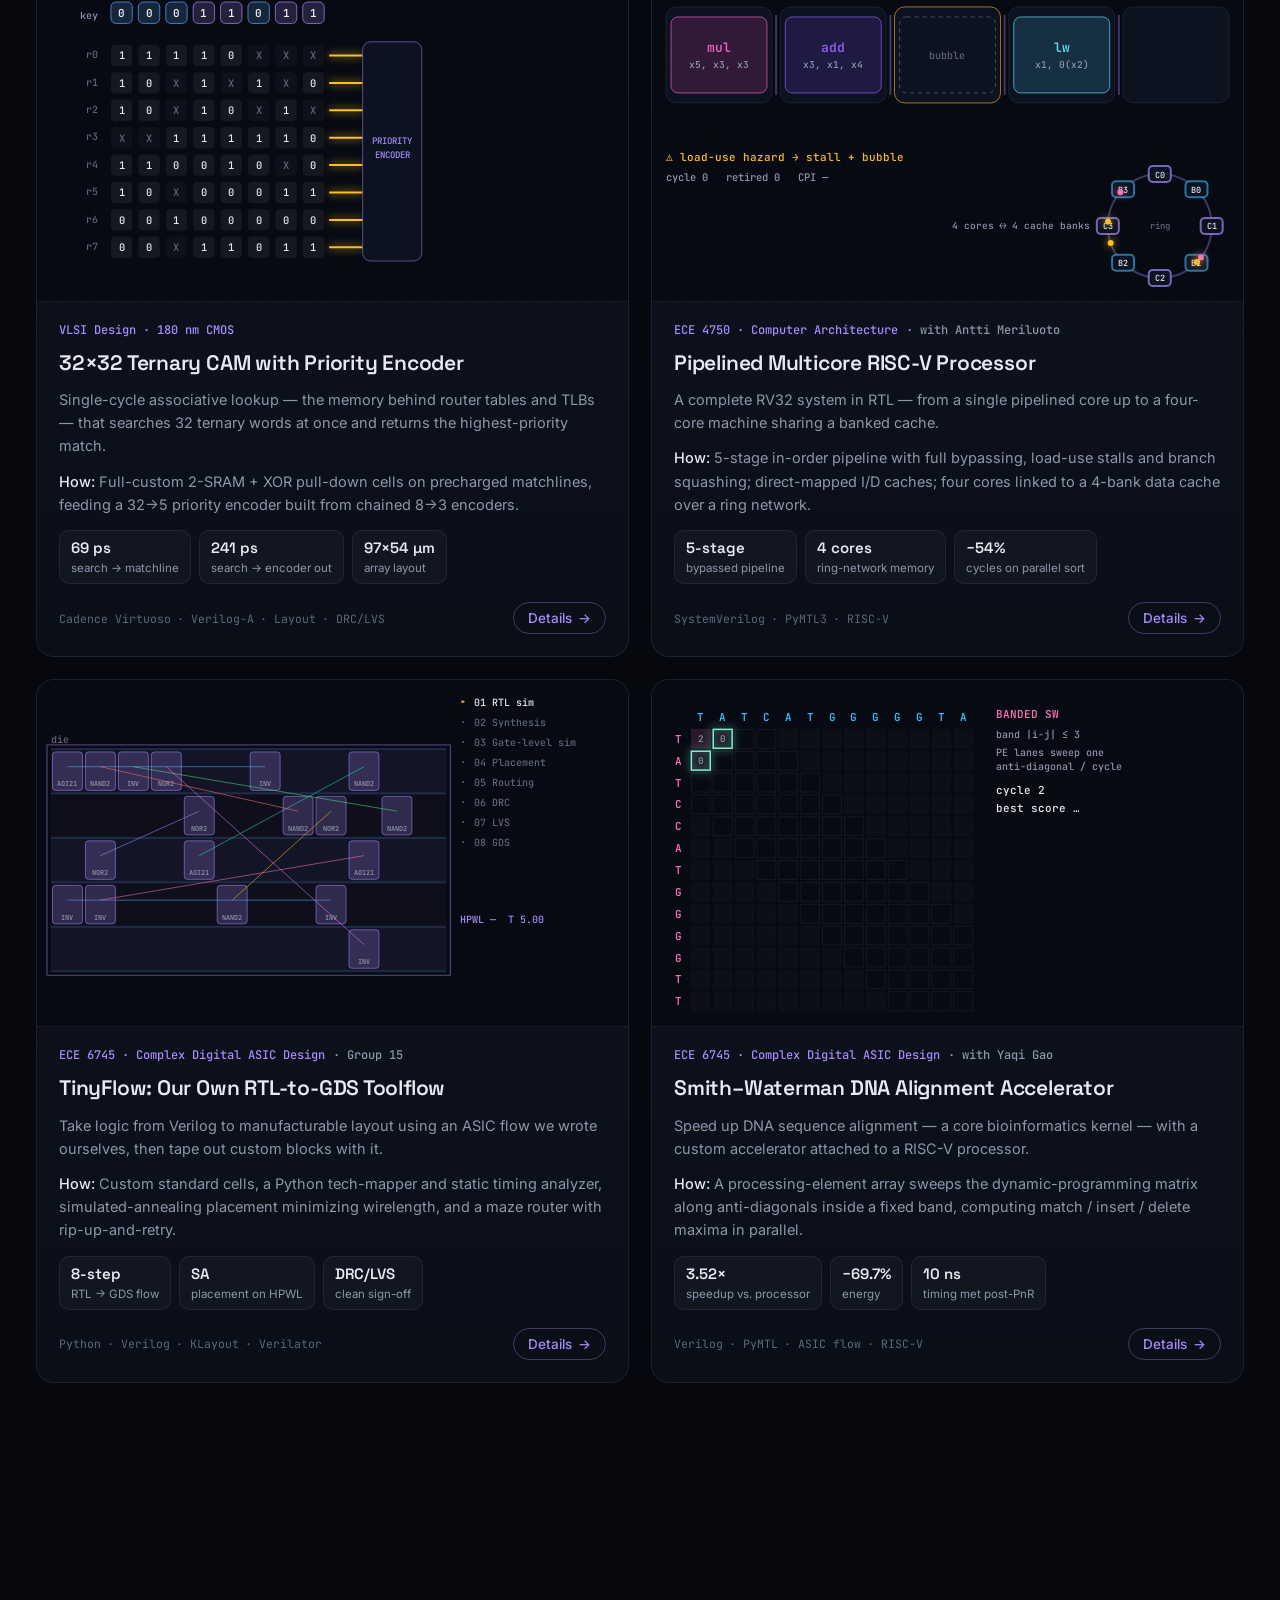
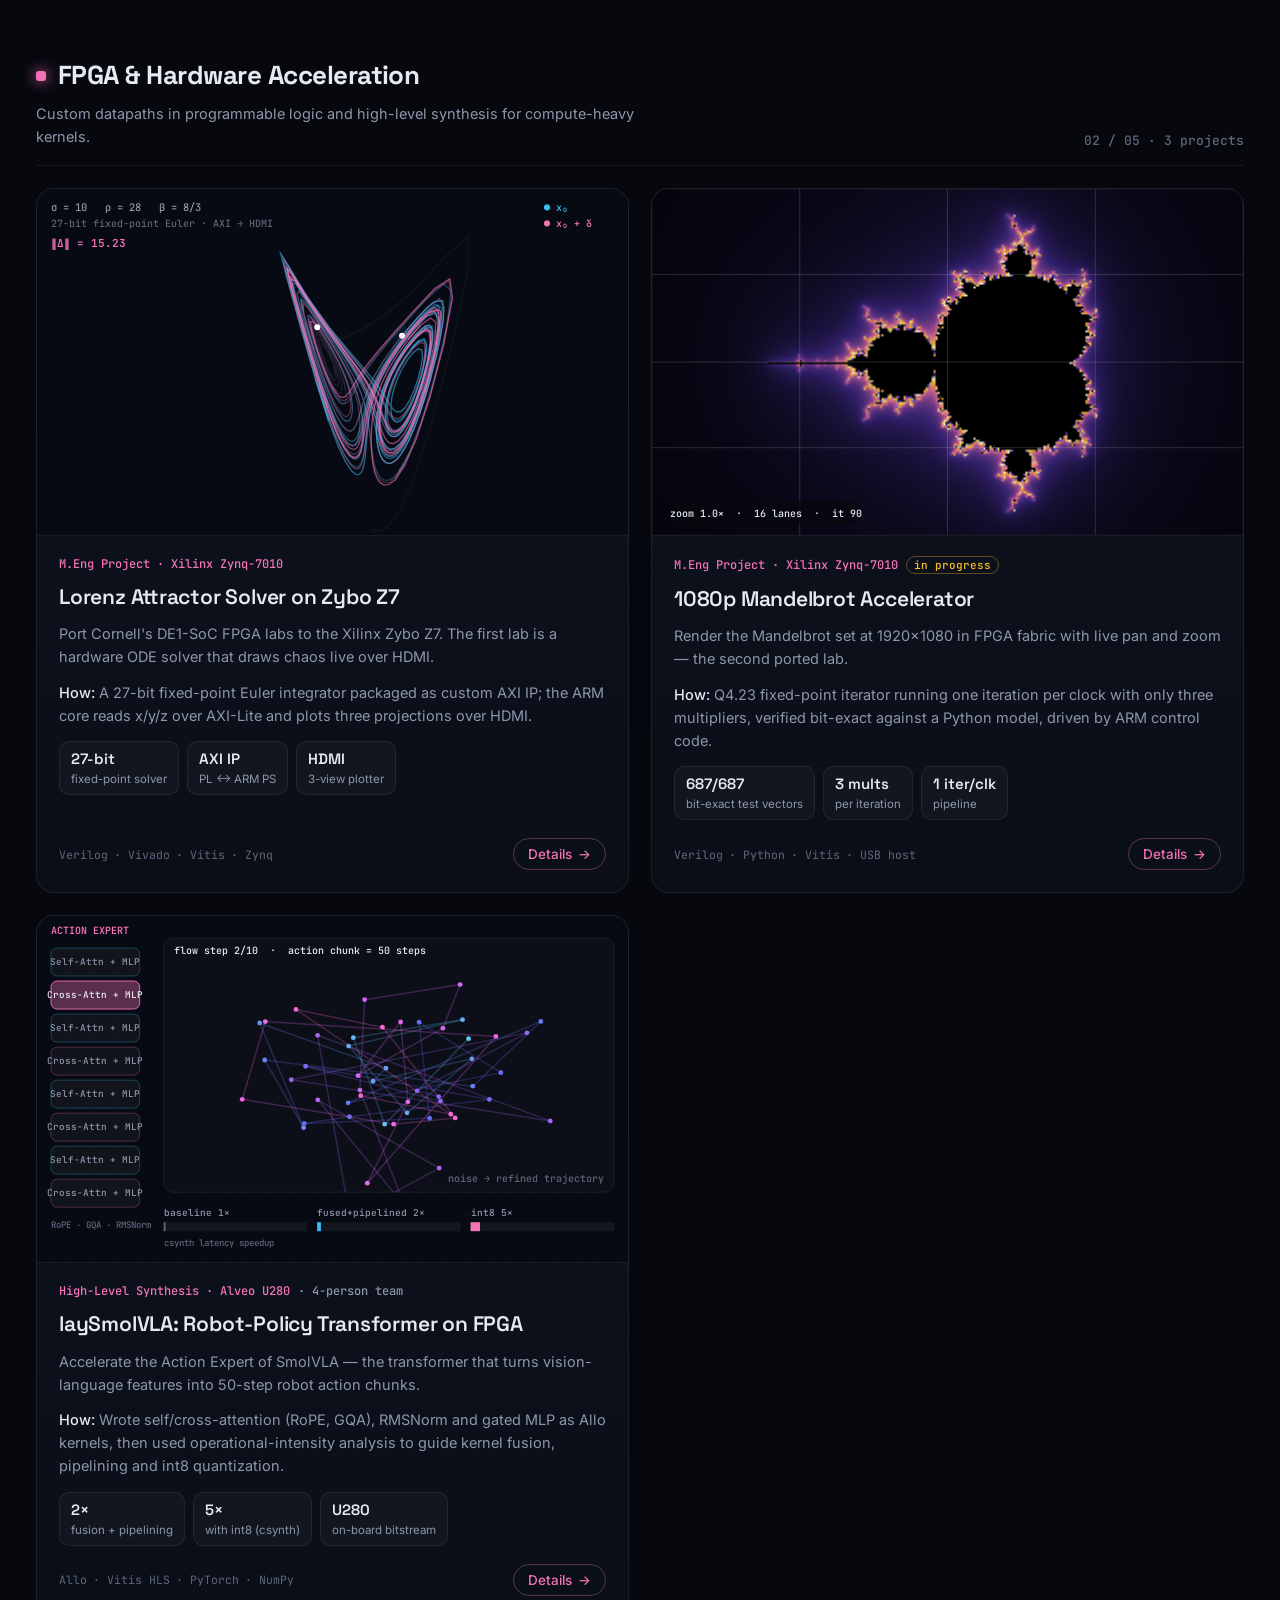
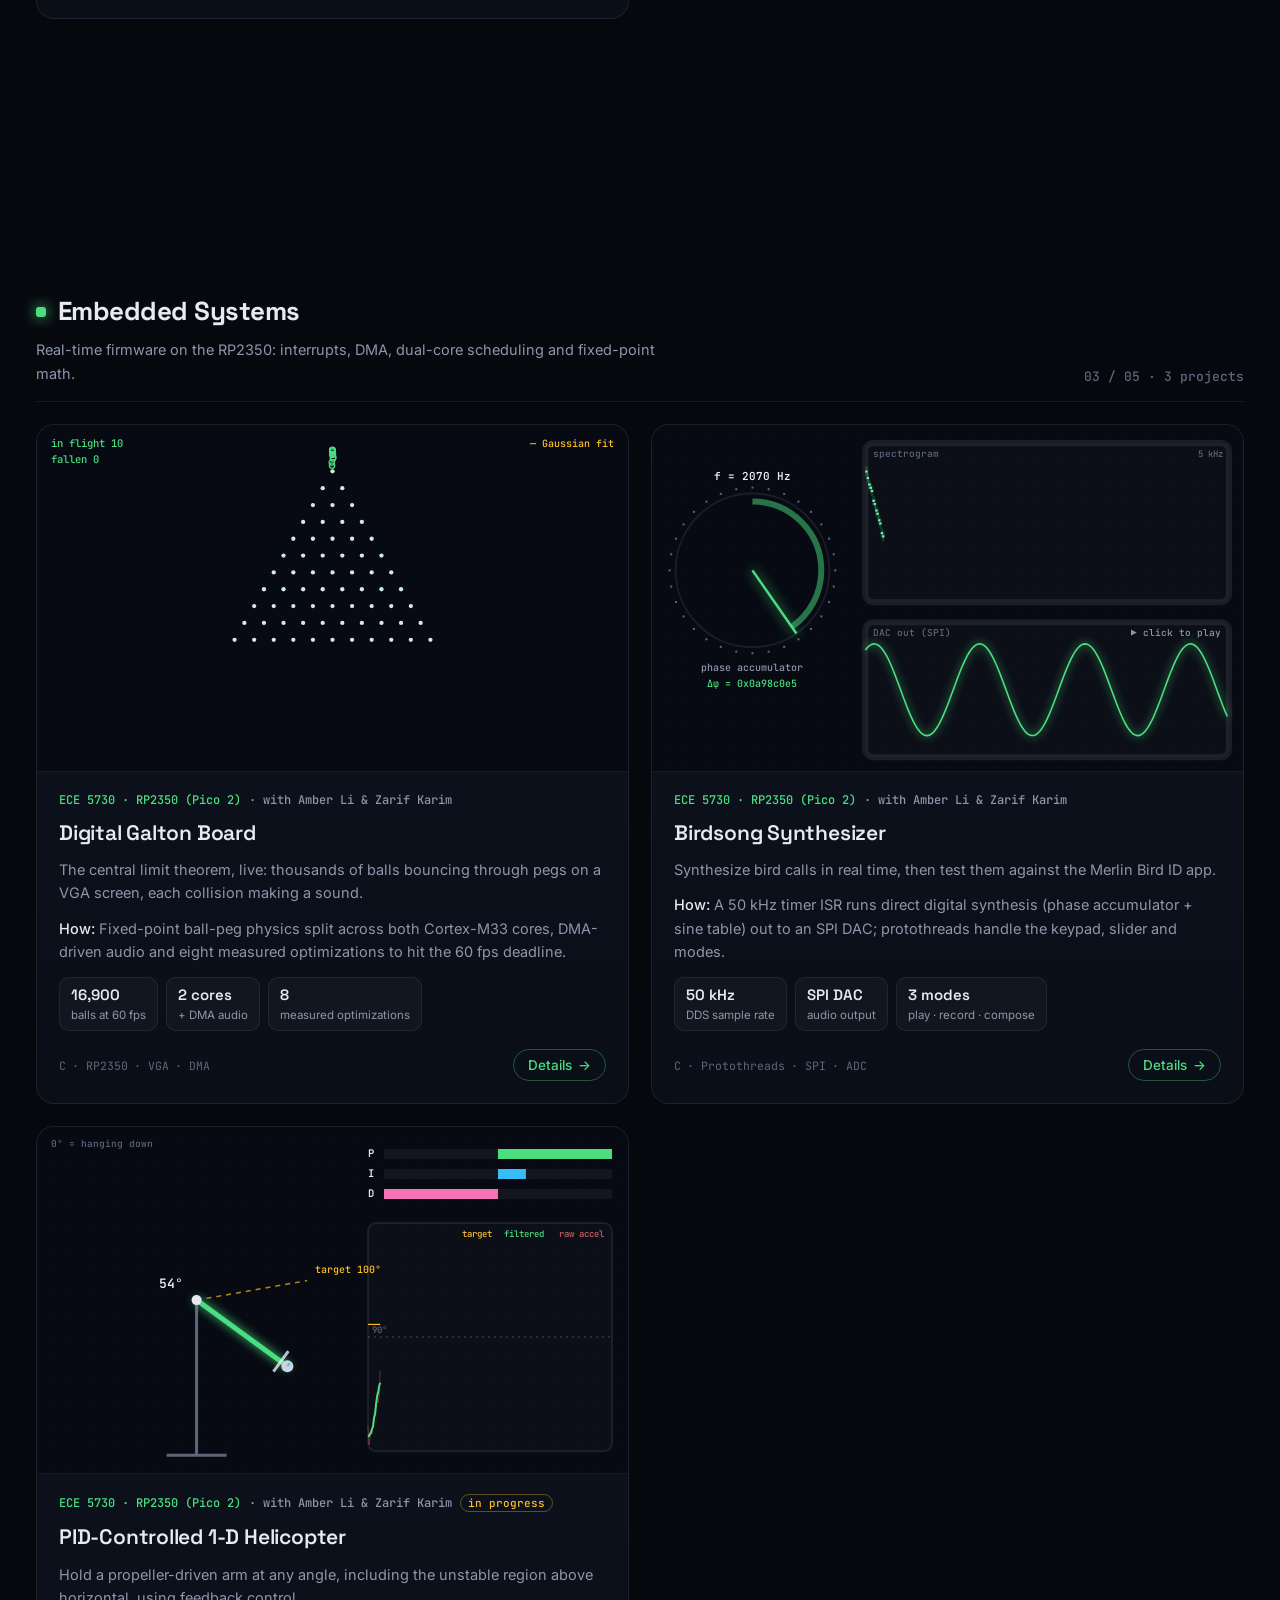
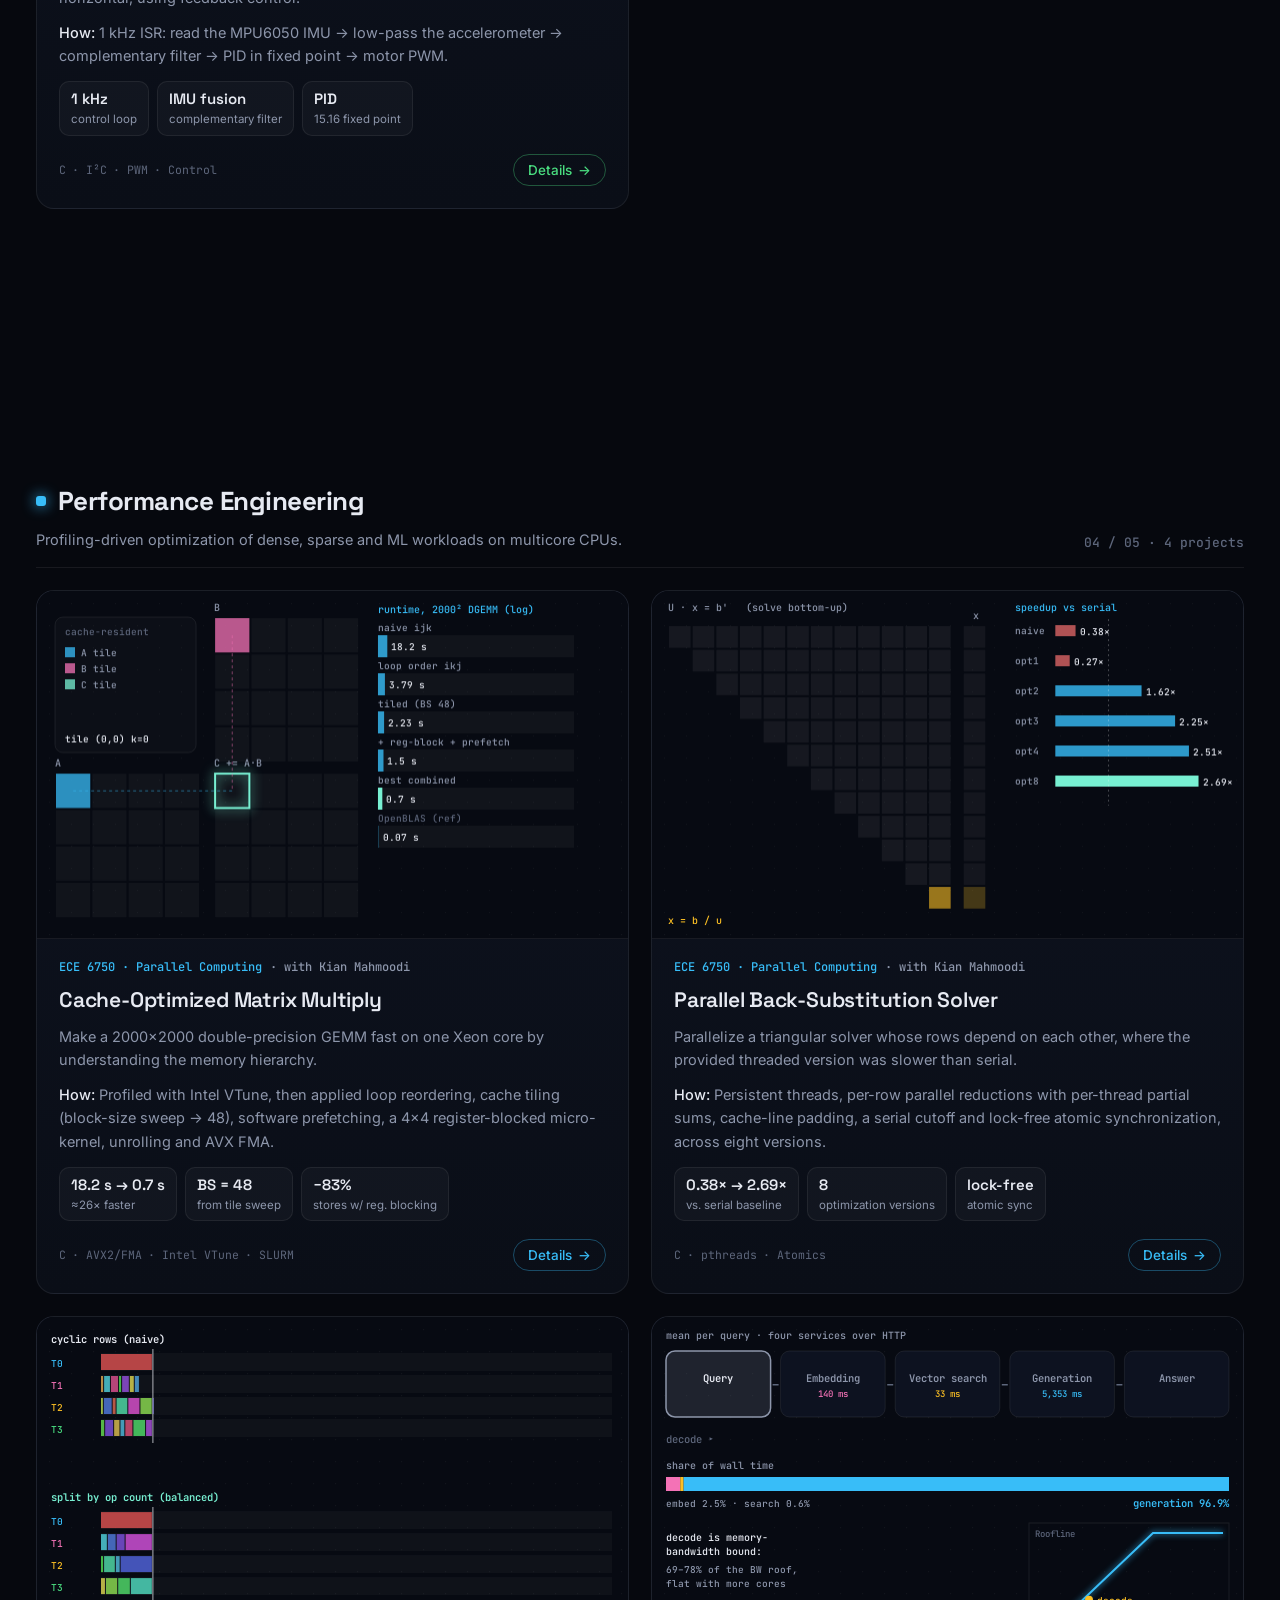
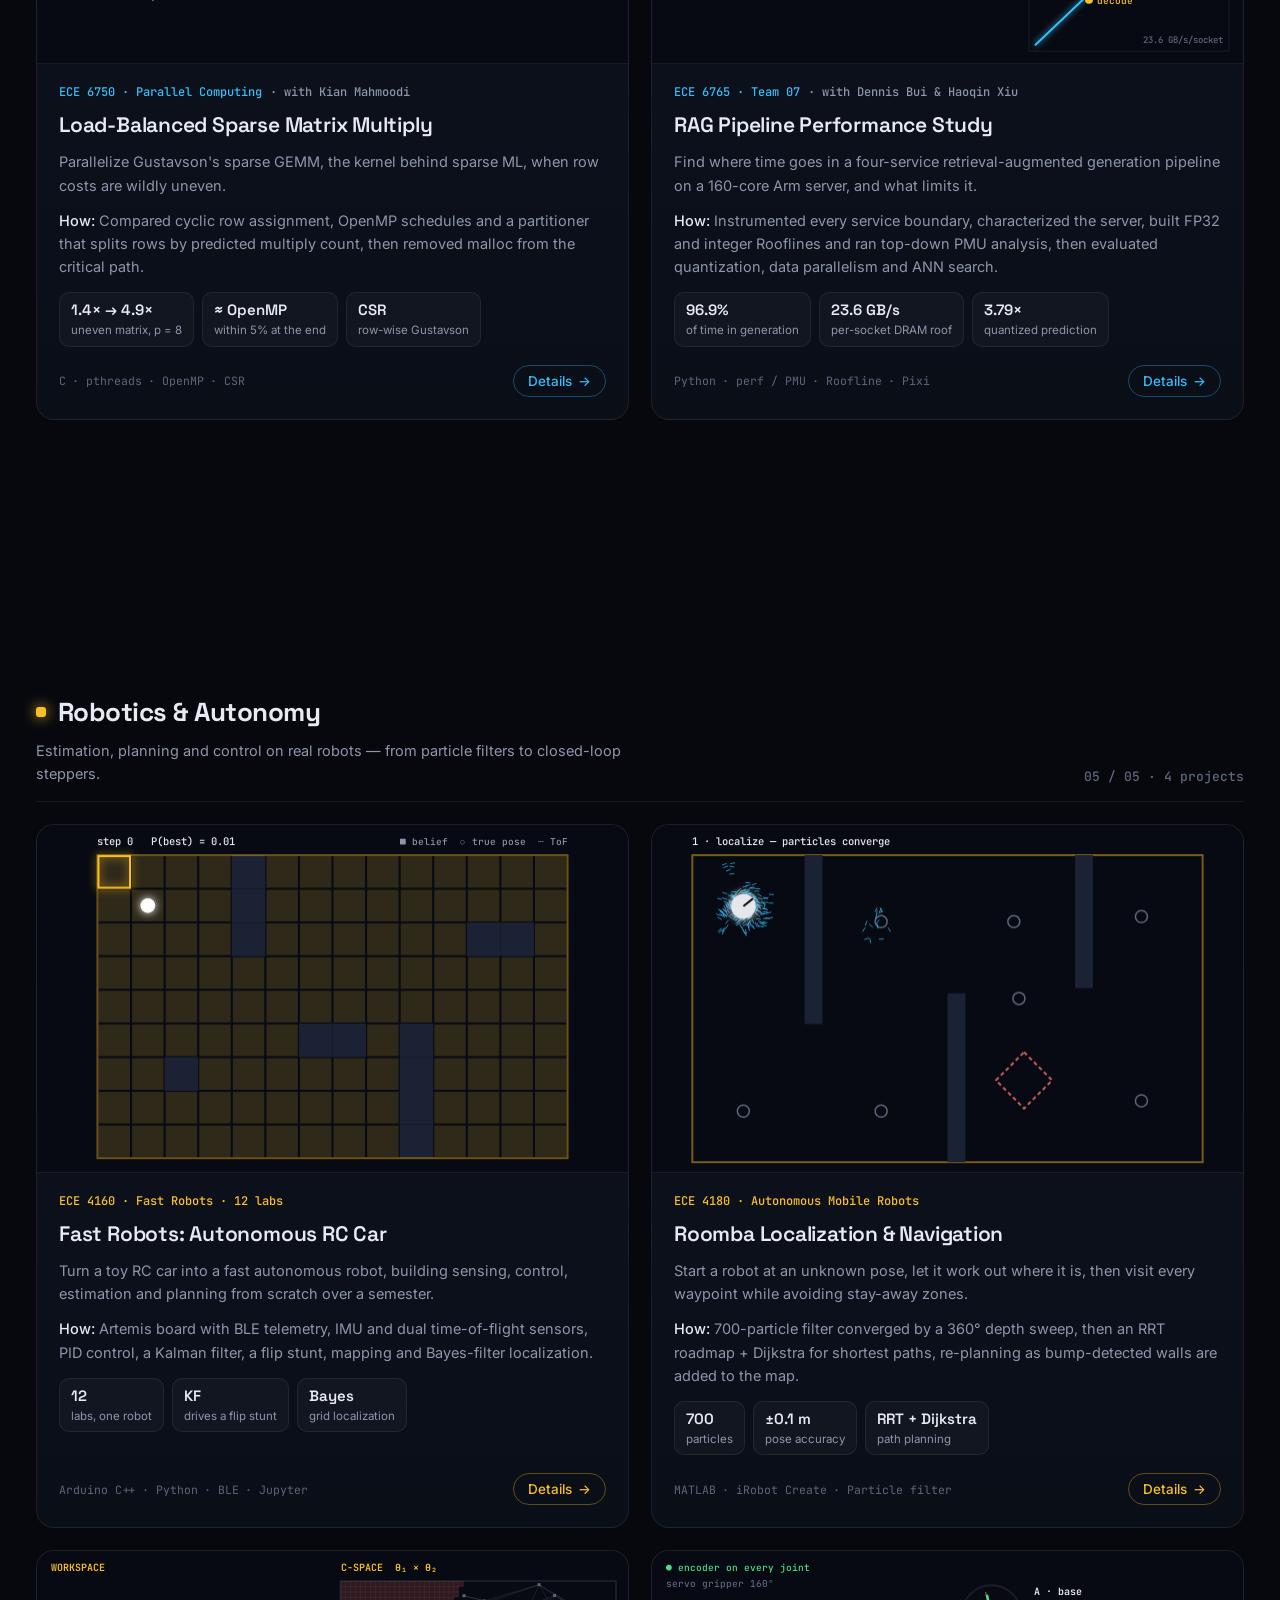
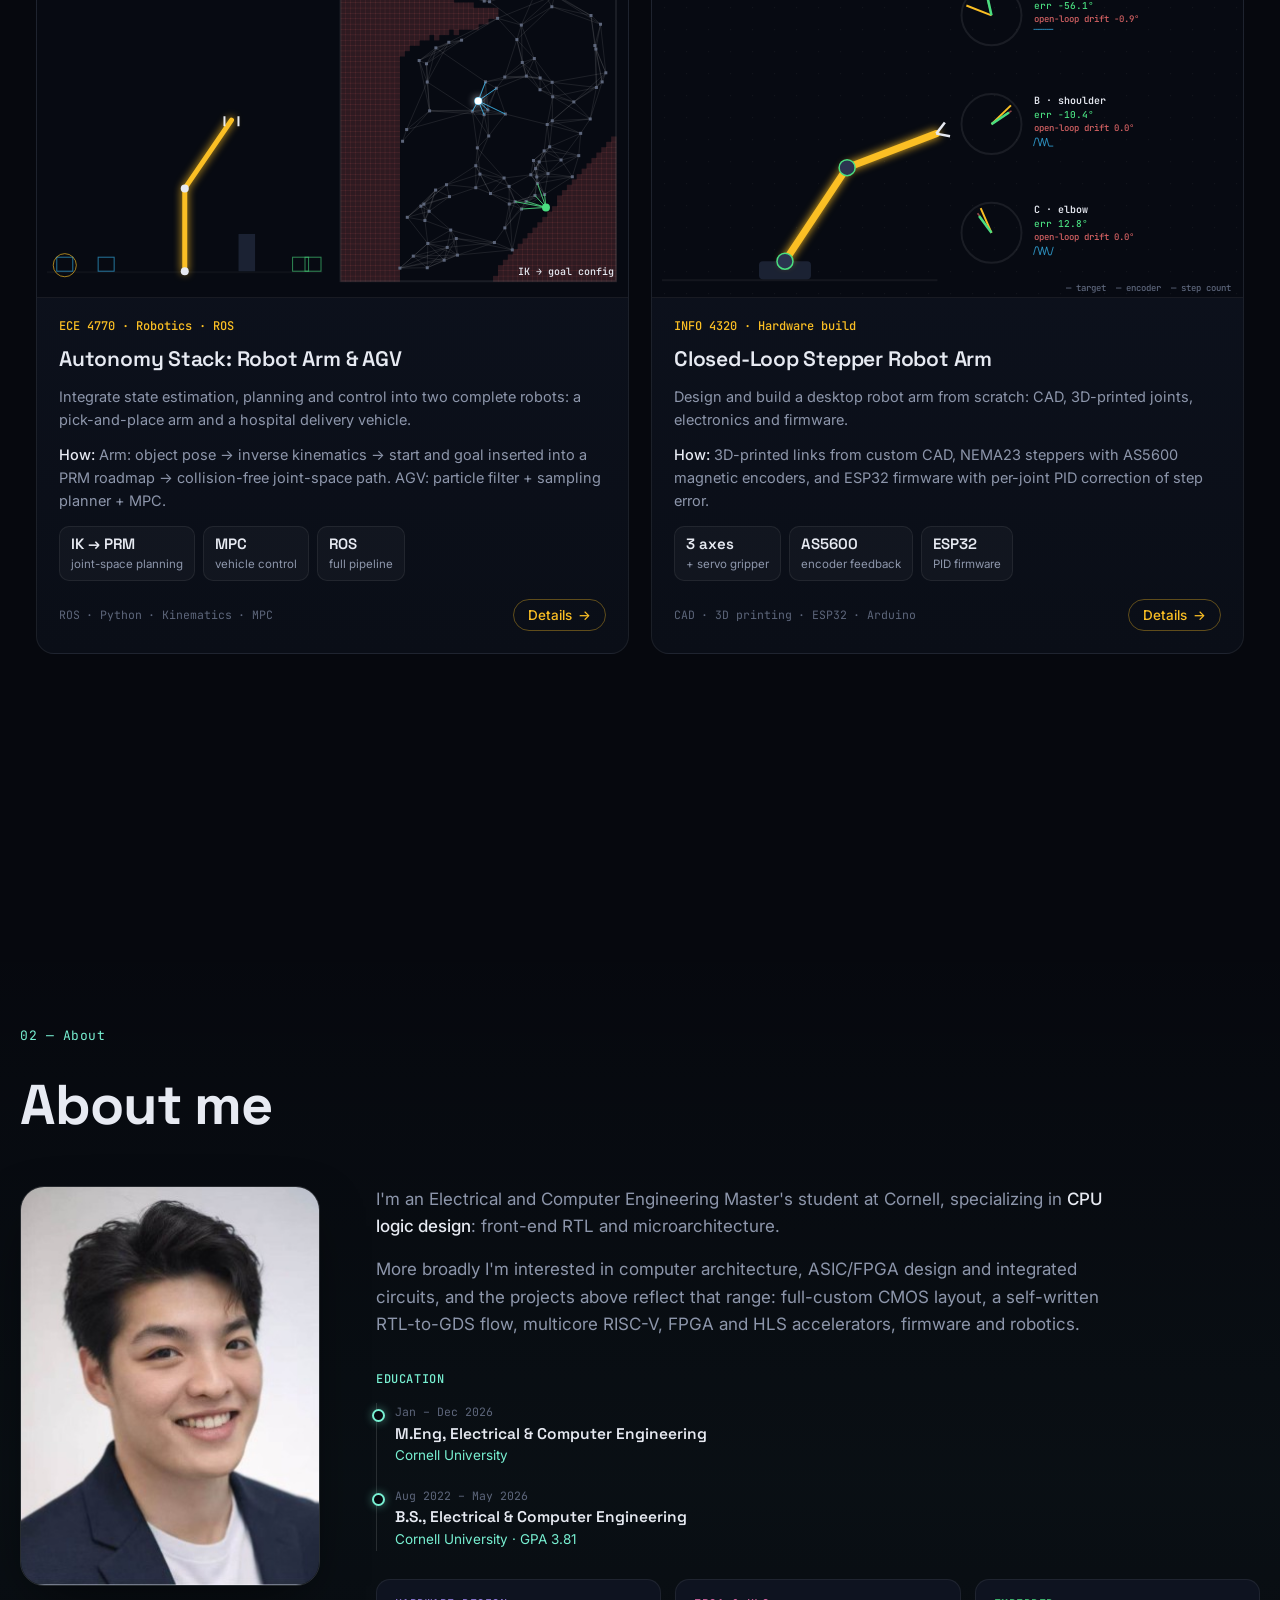
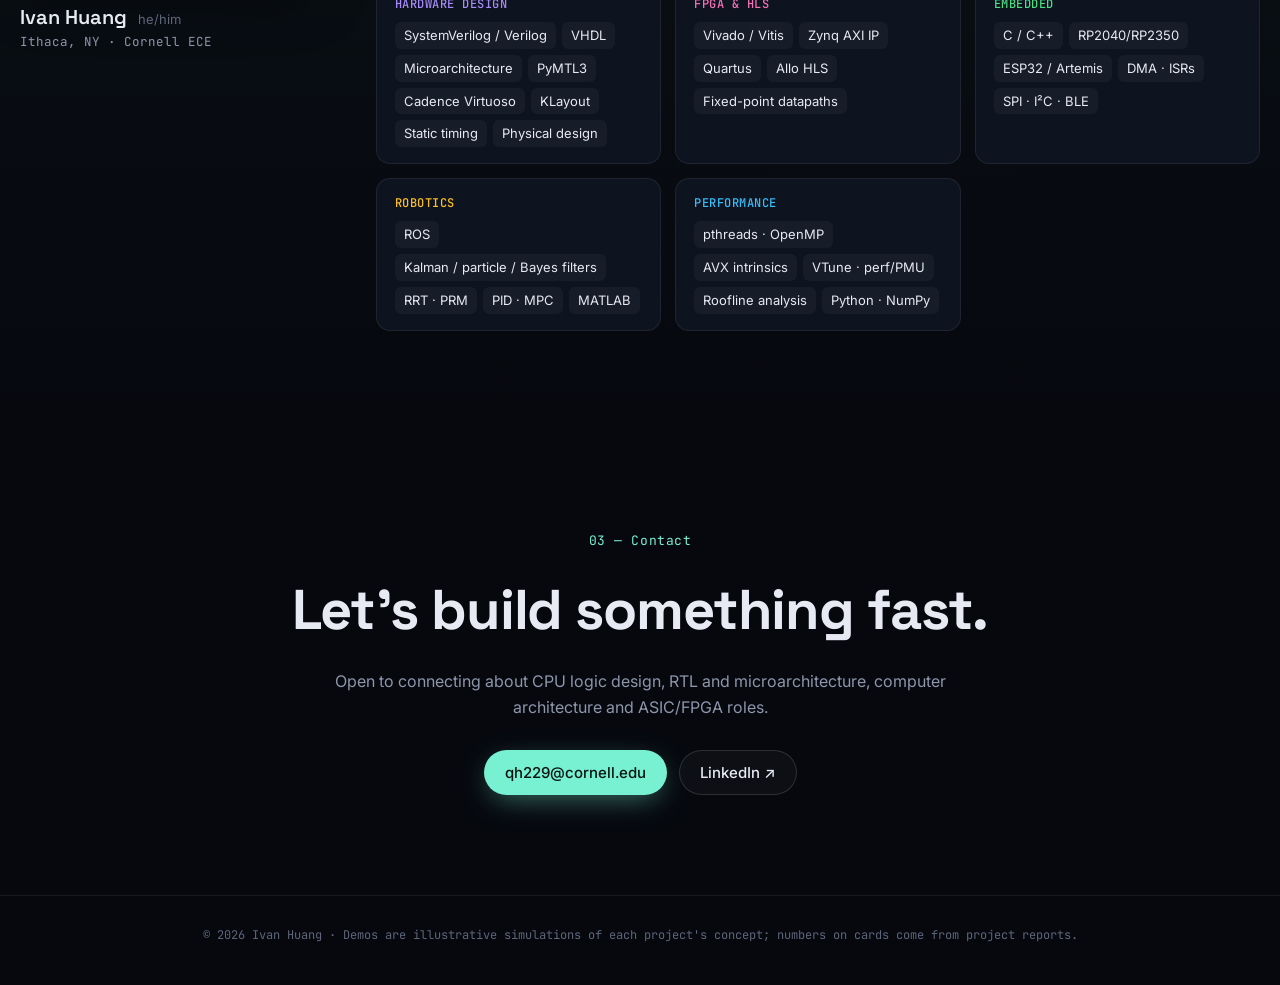
==== commit c73fd4c0: "Initial portfolio site Static portfolio with 18 project cards, live canvas demos, and detail views. " ====
--- a/index.html
+++ b/index.html
@@ -1,2899 +1,121 @@
-<!DOCTYPE html>
+<!doctype html>
 <html lang="en">
-    <head>
-        <meta charset="utf-8" />
-        <meta name="viewport" content="width=device-width, initial-scale=1, shrink-to-fit=no" />
-        <meta name="description" content="" />
-        <meta name="author" content="" />
-        <title>ECE 4160 - Fast Robots | Ivan Huang</title>
-        <!-- Favicon-->
-        <link rel="icon" type="image/x-icon" href="assets/favicon.ico" />
-        <!-- Font Awesome icons (free version)-->
-        <script src="https://use.fontawesome.com/releases/v6.3.0/js/all.js" crossorigin="anonymous"></script>
-        <!-- Google fonts-->
-        <link href="https://fonts.googleapis.com/css?family=Montserrat:400,700" rel="stylesheet" type="text/css" />
-        <link href="https://fonts.googleapis.com/css?family=Lato:400,700,400italic,700italic" rel="stylesheet" type="text/css" />
-        <!-- Core theme CSS (includes Bootstrap)-->
-        <link href="css/styles.css" rel="stylesheet" />
-    </head>
-    <body id="page-top">
-        <!-- Navigation-->
-        <nav class="navbar navbar-expand-lg bg-secondary text-uppercase fixed-top" id="mainNav">
-            <div class="container">
-                <a class="navbar-brand" href="#page-top">ECE 4160 - Fast Robots</a>
-                <button class="navbar-toggler text-uppercase font-weight-bold bg-primary text-white rounded" type="button" data-bs-toggle="collapse" data-bs-target="#navbarResponsive" aria-controls="navbarResponsive" aria-expanded="false" aria-label="Toggle navigation">
-                    Menu
-                    <i class="fas fa-bars"></i>
-                </button>
-                <div class="collapse navbar-collapse" id="navbarResponsive">
-                    <ul class="navbar-nav ms-auto">
-                        <li class="nav-item mx-0 mx-lg-1"><a class="nav-link py-3 px-0 px-lg-3 rounded" href="#portfolio">Portfolio</a></li>
-                        <li class="nav-item mx-0 mx-lg-1"><a class="nav-link py-3 px-0 px-lg-3 rounded" href="#about">About</a></li>
-                    </ul>
-                </div>
-            </div>
-        </nav>
-        <!-- Masthead-->
-        <header class="masthead bg-primary text-white text-center">
-            <div class="container d-flex align-items-center flex-column">
-                <!-- Masthead Avatar Image-->
-                <img class="rounded-circle img-fluid w-25 img-centered" src="assets/img/portfolio/ivanhuang.png" alt="..." />
-                <!-- Masthead Heading-->
-                <br>
-                <br>
-                <h2 class="masthead-heading text-uppercase mb-0">ECE 4160 - Fast Robots</h2>
-                <!-- Icon Divider-->
-                <div class="divider-custom divider-light">
-                    <div class="divider-custom-line"></div>
-                    <div class="divider-custom-icon"><i class="fas fa-star"></i></div>
-                    <div class="divider-custom-line"></div>
-                </div>
-                <!-- Masthead Subheading-->
-                <p class="masthead-subheading font-weight-light mb-0">Author: Ivan Huang (NetID: qh229)
-                </p>
-            </div>
-        </header>
-        <!-- Portfolio Section-->
-        <section class="page-section portfolio" id="portfolio">
-            <div class="container">
-                <!-- Portfolio Section Heading-->
-                <h2 class="page-section-heading text-center text-uppercase text-secondary mb-0">Portfolio</h2>
-                <!-- Icon Divider-->
-                <div class="divider-custom">
-                    <div class="divider-custom-line"></div>
-                    <div class="divider-custom-icon"><i class="fas fa-star"></i></div>
-                    <div class="divider-custom-line"></div>
-                </div>
-                <!-- Portfolio Grid Items-->
-                <div class="row justify-content-center">
-                    
+<head>
+  <meta charset="utf-8">
+  <meta name="viewport" content="width=device-width, initial-scale=1">
+  <title>Ivan Huang — Portfolio</title>
+  <meta name="description" content="Ivan Huang — Cornell ECE. Projects across silicon, FPGA acceleration, embedded systems, robotics and performance engineering, each with a live interactive demo.">
+  <link rel="icon" href="data:image/svg+xml,%3Csvg xmlns='http://www.w3.org/2000/svg' viewBox='0 0 32 32'%3E%3Crect width='32' height='32' rx='8' fill='%230b0f19'/%3E%3Cpath d='M9 8v16M23 8v16M9 16h14' stroke='%2378f0d2' stroke-width='3' stroke-linecap='round'/%3E%3C/svg%3E">
+  <link rel="preconnect" href="https://fonts.googleapis.com">
+  <link rel="preconnect" href="https://fonts.gstatic.com" crossorigin>
+  <link href="https://fonts.googleapis.com/css2?family=Inter:wght@400;500;600&family=JetBrains+Mono:wght@400;500&family=Space+Grotesk:wght@500;600;700&display=swap" rel="stylesheet">
+  <link rel="stylesheet" href="css/style.css">
+</head>
+<body>
+  <a class="skip" href="#projects">Skip to projects</a>
 
-                    
+  <header class="nav" id="nav">
+    <a class="brand" href="#top"><span class="brand-mark">IH</span><span>Ivan Huang</span></a>
+    <nav class="nav-links">
+      <a href="#projects">Projects</a>
+      <a href="#about">About</a>
+      <a href="#contact">Contact</a>
+    </nav>
+  </header>
 
-                    <!-- Portfolio Item 8-->
-                    <div class="col-md-6 col-lg-4 mb-5">
-                        <div class="portfolio-item mx-auto d-flex flex-column justify-content-center align-items-center p-3" 
-                             data-bs-toggle="modal" data-bs-target="#portfolioModal8"
-                             style="background-color: #1FA4B5; border-radius: 10px; padding: 20px; text-align: center; height: 300px; width: 100%;">
-                            
-                            <div class="portfolio-item-caption d-flex align-items-center justify-content-center h-100 w-100">
-                                <div class="portfolio-item-caption-content text-center text-white">
-                                    <i class="fas fa-plus fa-3x"></i>
-                                </div>
-                            </div>
-                            
-                            <!-- Centered Image -->
-                            <img class="img-fluid w-75" src="assets/img/portfolio/stunt.png" 
-                                 alt="..." style="max-width: 80%; max-height: 70%; object-fit: contain; display: block; margin: 0 auto;">
-                            
-                            <!-- Bold, Centered Text Below Image -->
-                            <p class="fw-bold mt-4 mb-2 text-center" style="color: white; font-size: 32px;">Stunt!</p>
-                        </div>
-                    </div>
+  <!-- ============ HERO ============ -->
+  <section class="hero" id="top">
+    <canvas id="hero-bg" aria-hidden="true"></canvas>
+    <div class="hero-inner">
+      <div class="hero-copy">
+        <p class="eyebrow mono">M.Eng ECE · Cornell University · CPU logic design</p>
+        <h1>From <span class="grad">transistors</span><br>to <span class="grad grad-2">robots</span>.</h1>
+        <p class="lede">I'm an ECE Master's student specializing in CPU logic design: front-end RTL and microarchitecture. My projects span the whole stack, from custom silicon and FPGA accelerators to real-time firmware and autonomous robots.</p>
+        <div class="hero-cta">
+          <a class="btn btn-primary" href="#projects">Explore projects <span aria-hidden="true">→</span></a>
+          <a class="btn btn-ghost" href="#contact">Get in touch</a>
+        </div>
+        <dl class="hero-stats">
+          <div><dt id="stat-projects">18</dt><dd>projects</dd></div>
+          <div><dt>5</dt><dd>layers of the stack</dd></div>
+          <div><dt>18</dt><dd>live demos</dd></div>
+        </dl>
+      </div>
 
-                    <!-- Portfolio Item 12-->
-                    <div class="col-md-6 col-lg-4 mb-5">
-                        <div class="portfolio-item mx-auto d-flex flex-column justify-content-center align-items-center p-3" 
-                             data-bs-toggle="modal" data-bs-target="#portfolioModal12"
-                             style="background-color: #CCB2A3; border-radius: 10px; padding: 20px; text-align: center; height: 300px; width: 100%;">
-                            
-                            <div class="portfolio-item-caption d-flex align-items-center justify-content-center h-100 w-100">
-                                <div class="portfolio-item-caption-content text-center text-white">
-                                    <i class="fas fa-plus fa-3x"></i>
-                                </div>
-                            </div>
-                            
-                            <!-- Centered Image -->
-                            <img class="img-fluid w-75" src="assets/img/portfolio/navig_traj.png" 
-                                 alt="..." style="max-width: 80%; max-height: 70%; object-fit: contain; display: block; margin: 0 auto;">
-                            
-                            <!-- Bold, Centered Text Below Image -->
-                            <p class="fw-bold mt-4 mb-2 text-center" style="color: white; font-size: 32px;">Path Planning</p>
-                        </div>
-                    </div>
-                    
-                    <!-- Portfolio Item 11-->
-                    <div class="col-md-6 col-lg-4 mb-5">
-                        <div class="portfolio-item mx-auto d-flex flex-column justify-content-center align-items-center p-3" 
-                             data-bs-toggle="modal" data-bs-target="#portfolioModal11"
-                             style="background-color: #1037B5; border-radius: 10px; padding: 20px; text-align: center; height: 300px; width: 100%;">
-                            
-                            <div class="portfolio-item-caption d-flex align-items-center justify-content-center h-100 w-100">
-                                <div class="portfolio-item-caption-content text-center text-white">
-                                    <i class="fas fa-plus fa-3x"></i>
-                                </div>
-                            </div>
-                            
-                            <!-- Centered Image -->
-                            <img class="img-fluid w-75" src="assets/img/portfolio/local_bel_00.png" 
-                                 alt="..." style="max-width: 80%; max-height: 70%; object-fit: contain; display: block; margin: 0 auto;">
-                            
-                            <!-- Bold, Centered Text Below Image -->
-                            <p class="fw-bold mt-4 mb-2 text-center" style="color: white; font-size: 32px;">Grid Localization (Real)</p>
-                        </div>
-                    </div>
+      <!-- The computing stack doubles as the category index -->
+      <div class="stack" id="stack" role="list" aria-label="Project categories">
+        <p class="stack-title mono">// the stack I work across</p>
+      </div>
+    </div>
+  </section>
 
-                    <!-- Portfolio Item 10-->
-                    <div class="col-md-6 col-lg-4 mb-5">
-                        <div class="portfolio-item mx-auto d-flex flex-column justify-content-center align-items-center p-3" 
-                             data-bs-toggle="modal" data-bs-target="#portfolioModal10"
-                             style="background-color: #1D83C1; border-radius: 10px; padding: 20px; text-align: center; height: 300px; width: 100%;">
-                            
-                            <div class="portfolio-item-caption d-flex align-items-center justify-content-center h-100 w-100">
-                                <div class="portfolio-item-caption-content text-center text-white">
-                                    <i class="fas fa-plus fa-3x"></i>
-                                </div>
-                            </div>
-                            
-                            <!-- Centered Image -->
-                            <img class="img-fluid" src="assets/img/portfolio/local_traj3.png" 
-                                 alt="..." style="max-width: 80%; max-height: 70%; object-fit: contain; display: block; margin: 0 auto;">
-                            
-                            <!-- Bold, Centered Text Below Image -->
-                            <p class="fw-bold mt-4 mb-2 text-center" style="color: white; font-size: 32px;">Grid Localization (Sim)</p>
-                        </div>
-                    </div>
+  <!-- ============ PROJECTS ============ -->
+  <section class="projects" id="projects">
+    <div class="section-head">
+      <p class="eyebrow mono">01 — Work</p>
+      <h2>Projects</h2>
+      <p class="section-sub">Every card runs a live demo of how the project works. Click <b>Details</b> for the approach, results and figures.</p>
+    </div>
 
-                    <!-- Portfolio Item 9-->
-                    <div class="col-md-6 col-lg-4 mb-5">
-                        <div class="portfolio-item mx-auto d-flex flex-column justify-content-center align-items-center p-3" 
-                             data-bs-toggle="modal" data-bs-target="#portfolioModal9"
-                             style="background-color: #CCB2A3; border-radius: 10px; padding: 20px; text-align: center; height: 300px; width: 100%;">
-                            
-                            <div class="portfolio-item-caption d-flex align-items-center justify-content-center h-100 w-100">
-                                <div class="portfolio-item-caption-content text-center text-white">
-                                    <i class="fas fa-plus fa-3x"></i>
-                                </div>
-                            </div>
-                            
-                            <!-- Centered Image -->
-                            <img class="img-fluid w-75" src="assets/img/portfolio/map_global_wall.png" 
-                                 alt="..." style="max-width: 80%; max-height: 70%; object-fit: contain; display: block; margin: 0 auto;">
-                            
-                            <!-- Bold, Centered Text Below Image -->
-                            <p class="fw-bold mt-4 mb-2 text-center" style="color: white; font-size: 32px;">Mapping</p>
-                        </div>
-                    </div>
+    <div class="filters" id="filters" role="tablist" aria-label="Filter projects by category"></div>
+    <div id="catalog"></div>
+  </section>
 
-                    <!-- Portfolio Item 7-->
-                    <div class="col-md-6 col-lg-4 mb-5">
-                        <div class="portfolio-item mx-auto d-flex flex-column justify-content-center align-items-center p-3" 
-                             data-bs-toggle="modal" data-bs-target="#portfolioModal7"
-                             style="background-color: #BA4C63; border-radius: 10px; padding: 20px; text-align: center; height: 300px; width: 100%;">
-                            
-                            <div class="portfolio-item-caption d-flex align-items-center justify-content-center h-100 w-100">
-                                <div class="portfolio-item-caption-content text-center text-white">
-                                    <i class="fas fa-plus fa-3x"></i>
-                                </div>
-                            </div>
-                            
-                            <!-- Centered Image -->
-                            <img class="img-fluid" src="assets/img/portfolio/kf.png" 
-                                 alt="..." style="max-width: 80%; max-height: 70%; object-fit: contain; display: block; margin: 0 auto;">
-                            
-                            <!-- Bold, Centered Text Below Image -->
-                            <p class="fw-bold mt-4 mb-2 text-center" style="color: white; font-size: 32px;">Kalman Filter</p>
-                        </div>
-                    </div>
+  <!-- ============ ABOUT ============ -->
+  <section class="about" id="about">
+    <div class="section-head">
+      <p class="eyebrow mono">02 — About</p>
+      <h2>About me</h2>
+    </div>
+    <div class="about-grid">
+      <div class="about-side">
+        <img class="avatar" src="assets/img/headshot.jpg" alt="Portrait of Ivan Huang" width="400" height="400" loading="lazy">
+        <p class="about-name">Ivan Huang <span>he/him</span></p>
+        <p class="about-loc mono">Ithaca, NY · Cornell ECE</p>
+      </div>
+      <div class="about-copy">
+        <p>I'm an Electrical and Computer Engineering Master's student at Cornell, specializing in <b>CPU logic design</b>: front-end RTL and microarchitecture.</p>
+        <p>More broadly I'm interested in computer architecture, ASIC/FPGA design and integrated circuits, and the projects above reflect that range: full-custom CMOS layout, a self-written RTL-to-GDS flow, multicore RISC-V, FPGA and HLS accelerators, firmware and robotics.</p>
 
-                    <!-- Portfolio Item 6-->
-                    <div class="col-md-6 col-lg-4 mb-5">
-                        <div class="portfolio-item mx-auto d-flex flex-column justify-content-center align-items-center p-3" 
-                             data-bs-toggle="modal" data-bs-target="#portfolioModal6"
-                             style="background-color: #CCB2A3; border-radius: 10px; padding: 20px; text-align: center; height: 300px; width: 100%;">
-                            
-                            <div class="portfolio-item-caption d-flex align-items-center justify-content-center h-100 w-100">
-                                <div class="portfolio-item-caption-content text-center text-white">
-                                    <i class="fas fa-plus fa-3x"></i>
-                                </div>
-                            </div>
-                            
-                            <!-- Centered Image -->
-                            <img class="img-fluid w-75" src="assets/img/portfolio/orien_pic.webp" 
-                                 alt="..." style="max-width: 80%; max-height: 70%; object-fit: contain; display: block; margin: 0 auto;">
-                            
-                            <!-- Bold, Centered Text Below Image -->
-                            <p class="fw-bold mt-4 mb-2 text-center" style="color: white; font-size: 32px;">Orientation PID</p>
-                        </div>
-                    </div>
-
-                    <!-- Portfolio Item 5-->
-                    <div class="col-md-6 col-lg-4 mb-5">
-                        <div class="portfolio-item mx-auto d-flex flex-column justify-content-center align-items-center p-3" 
-                             data-bs-toggle="modal" data-bs-target="#portfolioModal5"
-                             style="background-color: #1037B5; border-radius: 10px; padding: 20px; text-align: center; height: 300px; width: 100%;">
-                            
-                            <div class="portfolio-item-caption d-flex align-items-center justify-content-center h-100 w-100">
-                                <div class="portfolio-item-caption-content text-center text-white">
-                                    <i class="fas fa-plus fa-3x"></i>
-                                </div>
-                            </div>
-                            
-                            <!-- Centered Image -->
-                            <img class="img-fluid w-75" src="assets/img/portfolio/pid.png" 
-                                 alt="..." style="max-width: 80%; max-height: 70%; object-fit: contain; display: block; margin: 0 auto;">
-                            
-                            <!-- Bold, Centered Text Below Image -->
-                            <p class="fw-bold mt-4 mb-2 text-center" style="color: white; font-size: 32px;">Linear PID</p>
-                        </div>
-                    </div>
-                    <!-- Portfolio Item 4-->
-                    <div class="col-md-6 col-lg-4 mb-5">
-                        <div class="portfolio-item mx-auto d-flex flex-column justify-content-center align-items-center p-3" 
-                             data-bs-toggle="modal" data-bs-target="#portfolioModal4"
-                             style="background-color: #1D83C1; border-radius: 10px; padding: 20px; text-align: center; height: 300px; width: 100%;">
-                            
-                            <div class="portfolio-item-caption d-flex align-items-center justify-content-center h-100 w-100">
-                                <div class="portfolio-item-caption-content text-center text-white">
-                                    <i class="fas fa-plus fa-3x"></i>
-                                </div>
-                            </div>
-                            
-                            <!-- Centered Image -->
-                            <img class="img-fluid w-75" src="assets/img/portfolio/Motor.png" 
-                                 alt="..." style="max-width: 80%; max-height: 70%; object-fit: contain; display: block; margin: 0 auto;">
-                            
-                            <!-- Bold, Centered Text Below Image -->
-                            <p class="fw-bold mt-4 mb-2 text-center" style="color: white; font-size: 32px;">Motor Controller</p>
-                        </div>
-                    </div>
-                    
-                    <!-- Portfolio Item 3-->
-                    <div class="col-md-6 col-lg-4 mb-5">
-                        <div class="portfolio-item mx-auto d-flex flex-column justify-content-center align-items-center p-3" 
-                             data-bs-toggle="modal" data-bs-target="#portfolioModal3"
-                             style="background-color: #130F0F; border-radius: 10px; padding: 20px; text-align: center; height: 300px; width: 100%;">
-                            
-                            <div class="portfolio-item-caption d-flex align-items-center justify-content-center h-100 w-100">
-                                <div class="portfolio-item-caption-content text-center text-white">
-                                    <i class="fas fa-plus fa-3x"></i>
-                                </div>
-                            </div>
-                            
-                            <!-- Centered Image -->
-                            <img class="img-fluid w-75" src="assets/img/portfolio/TF.png" 
-                                 alt="..." style="max-width: 80%; max-height: 70%; object-fit: contain; display: block; margin: 0 auto;">
-                            
-                            <!-- Bold, Centered Text Below Image -->
-                            <p class="fw-bold mt-4 mb-2 text-center" style="color: white; font-size: 32px;">ToF</p>
-                        </div>
-                    </div>
-
-                    <!-- Portfolio Item 2-->
-                    <div class="col-md-6 col-lg-4 mb-5">
-                        <div class="portfolio-item mx-auto d-flex flex-column justify-content-center align-items-center p-3" 
-                             data-bs-toggle="modal" data-bs-target="#portfolioModal2"
-                             style="background-color: #1FA4B5; border-radius: 10px; padding: 20px; text-align: center; height: 300px; width: 100%;">
-                            
-                            <div class="portfolio-item-caption d-flex align-items-center justify-content-center h-100 w-100">
-                                <div class="portfolio-item-caption-content text-center text-white">
-                                    <i class="fas fa-plus fa-3x"></i>
-                                </div>
-                            </div>
-                            
-                            <!-- Centered Image -->
-                            <img class="img-fluid w-50" src="assets/img/portfolio/IMU.png" 
-                                 alt="..." style="max-width: 80%; max-height: 70%; object-fit: contain; display: block; margin: 0 auto;">
-                            
-                            <!-- Bold, Centered Text Below Image -->
-                            <p class="fw-bold mt-4 mb-2 text-center" style="color: white; font-size: 32px;">IMU</p>
-                        </div>
-                    </div>
-                    
-                    <!-- Portfolio Item 1-->
-                    <div class="col-md-6 col-lg-4 mb-5">
-                        <div class="portfolio-item mx-auto d-flex flex-column justify-content-center align-items-center p-3" 
-                             data-bs-toggle="modal" data-bs-target="#portfolioModal1"
-                             style="background-color: #BA4C63; border-radius: 10px; padding: 20px; text-align: center; height: 300px; width: 100%;">
-                            
-                            <div class="portfolio-item-caption d-flex align-items-center justify-content-center h-100 w-100">
-                                <div class="portfolio-item-caption-content text-center text-white">
-                                    <i class="fas fa-plus fa-3x"></i>
-                                </div>
-                            </div>
-                            
-                            <!-- Centered Image -->
-                            <img class="img-fluid" src="assets/img/portfolio/Artemis.png" 
-                                 alt="..." style="max-width: 80%; max-height: 70%; object-fit: contain; display: block; margin: 0 auto;">
-                            
-                            <!-- Bold, Centered Text Below Image -->
-                            <p class="fw-bold mt-4 mb-2 text-center" style="color: white; font-size: 32px;">Artemis & BLE</p>
-                        </div>
-                    </div>
-
-
-                </div>
-            </div>
-        </section>
-        <!-- About Section-->
-        <section class="page-section bg-primary text-white mb-0" id="about">
-            <div class="container">
-                <!-- About Section Heading-->
-                <h2 class="page-section-heading text-center text-uppercase text-white">About</h2>
-                <!-- Icon Divider-->
-                <div class="divider-custom divider-light">
-                    <div class="divider-custom-line"></div>
-                    <div class="divider-custom-icon"><i class="fas fa-star"></i></div>
-                    <div class="divider-custom-line"></div>
-                </div>
-                <!-- About Section Content-->
-                <div class="row justify-content-center">
-                    <div class="col-lg-6 ">
-                        <p class="lead">I am a current Undergraduate of Engineering student at Cornell University majoring in Electrical 
-                            and Computer Engineeering. My area of interests include robotics, automotives, embedded systems, 
-                            microcontrollers, hardware, and power systems. I can be reached at qh229@cornell.edu.
-        </p></div>       
-        </section>
-
-        <!-- Copyright Section-->
-        <div class="copyright py-4 text-center text-white">
-            <div class="container"><small>Copyright &copy; Ivan Website 2025</small></div>
+        <div class="timeline-grid">
+          <div>
+            <h5 class="tl-head mono">Education</h5>
+            <ol class="timeline">
+              <li><span class="tl-date mono">Jan – Dec 2026</span><b>M.Eng, Electrical &amp; Computer Engineering</b><i>Cornell University</i></li>
+              <li><span class="tl-date mono">Aug 2022 – May 2026</span><b>B.S., Electrical &amp; Computer Engineering</b><i>Cornell University · GPA 3.81</i></li>
+            </ol>
+          </div>
         </div>
 
-        <!-- Portfolio Modals-->
-        <!-- Portfolio Modal 1-->
-        <div class="portfolio-modal modal fade" id="portfolioModal1" tabindex="-1" aria-labelledby="portfolioModal1" aria-hidden="true">
-            <div class="modal-dialog modal-xl">
-                <div class="modal-content">
-                    <div class="modal-header border-0">
-                        <button class="btn-close" type="button" data-bs-dismiss="modal" aria-label="Close"></button>
-                    </div>
-                    <div class="modal-body text-center pb-5">
-                        <div class="container">
-                            <div class="row justify-content-center">
-                                <div class="col-lg-8">
-                                    <!-- Portfolio Modal - Title-->
-                                    <h2 class="portfolio-modal-title text-secondary text-uppercase mb-0">Lab 1<h3 class="text-warning">The Artemis board and Bluetooth</h3></h2>
-                                    <!-- Icon Divider-->
-                                    <div class="divider-custom">
-                                        <div class="divider-custom-line"></div>
-                                        <div class="divider-custom-icon"><i class="fas fa-star"></i></div>
-                                        <div class="divider-custom-line"></div>
-                                    </div>
-                                    <!-- Portfolio Modal - Image-->
-                                    <img class="img-fluid rounded mb-5" src="assets/img/portfolio/Artemis.png" alt="..." />
-                                    <!-- Portfolio Modal - Text (Lab Writeup)-->
-                                    <div class="text-start">
-                                        <h5>Introduction</h5>
-                                        <p>
-                                            During this lab, I explored two major tasks:
-                                        </p>
-                                        <ol>
-                                            <li><strong>Lab 1A:</strong> Familiarized with the SparkFun RedBoard Artemis Nano using the Arduino IDE.</li>
-                                            <li><strong>Lab 1B:</strong> Established Bluetooth communication between Artemis board and a Python
-                                                 environment running in a Jupyter notebook.</li>
-                                        </ol>
-                                        <p>
-                                            By the end of these two lab sections, I set up my board, gathered sensor data, and used wireless 
-                                            connections to transmit information back and forth.
-                                        </p>
-                                        <br>
+        <div class="skills" id="skills"></div>
+      </div>
+    </div>
+  </section>
 
-                                        <h5>Parts Required</h5>
-                                        <ul>
-                                            <li>1 × SparkFun RedBoard Artemis Nano</li>
-                                            <li>1 × USB Cable</li>
-                                        </ul>
-                                        <br>
+  <!-- ============ CONTACT ============ -->
+  <section class="contact" id="contact">
+    <p class="eyebrow mono">03 — Contact</p>
+    <h2>Let's build something fast.</h2>
+    <p class="section-sub">Open to connecting about CPU logic design, RTL and microarchitecture, computer architecture and ASIC/FPGA roles.</p>
+    <div class="contact-links">
+      <a class="btn btn-primary" href="mailto:qh229@cornell.edu">qh229@cornell.edu</a>
+      <a class="btn btn-ghost" href="https://linkedin.com/in/ivan-huang-4a02a7246" target="_blank" rel="noopener">LinkedIn ↗</a>
+    </div>
+  </section>
 
-                                        <h5>Lab 1A: Arduino IDE and Artemis Board</h5>
-                                        <p>
-                                            <strong>Objective:</strong><br/>
-                                            1. Install the <a href="https://www.arduino.cc/en/software">Arduino IDE</a> and 
-                                            <a href="https://learn.sparkfun.com/tutorials/artemis-development-with-the-arduino-ide/setting-up-the-arduino-ide">Sparkfun Appollo3 boards</a>
-                                             manager to program the Artemis board.<br/>
-                                            2. Upload example sketches to test the board's built-in LED, serial communication, temperature 
-                                            sensor, and pulse-density microphone.
-                                        </p>
+  <footer class="footer mono">© <span id="year"></span> Ivan Huang · Demos are illustrative simulations of each project's concept; numbers on cards come from project reports.</footer>
 
-                                        
-                                        <p>
-                                            <strong>Prelab:</strong><br/>
-                                            In preparation, I installed the Arduino IDE (latest version), added the SparkFun Apollo3 boards 
-                                            manager via the SparkFun JSON link, and checked that my board manager was up to date.
-                                        </p>
+  <!-- ============ DETAIL MODAL ============ -->
+  <dialog class="modal" id="modal" aria-labelledby="modal-title">
+    <div class="modal-shell">
+      <button class="modal-close" id="modal-close" aria-label="Close">✕</button>
+      <div class="modal-demo"><canvas id="modal-canvas"></canvas><span class="demo-hint mono" id="modal-hint"></span></div>
+      <div class="modal-body" id="modal-body"></div>
+    </div>
+  </dialog>
 
-                                        
-                                        <p>
-                                            <strong>Tasks:</strong><br/>
-                                        </p>
-
-                                        <ol>
-                                            <li>Selected the correct board and port in the Arduino IDE and connect to Artemis board.</li>
-                                            <li>
-                                                Uploaded the following example sketches from <code>File -&gt; Examples</code>:
-                                                <ul>
-                                                    <li>
-                                                        <strong>Blink</strong> - Confirmed the onboard LED was blinking.
-                                                        <video width="400" controls class="d-block mx-auto mt-2">
-                                                            <source src="assets/img/portfolio/blink.mp4" type="video/mp4">
-                                                        </video>
-                                                    </li>
-                                                    <br>
-                                                    <li>
-                                                        <strong>Example4_Serial</strong> - Printed messages to the Serial Monitor and tested input/output.
-                                                    </li>
-                                                    <img class="img-fluid w-75 d-block mx-auto mt-2" src="assets/img/portfolio/serial.png" alt="Serial Monitor Example">
-                                                    <br>
-                                                    <li>
-                                                        <strong>Example2_analogRead</strong> - Monitored the onboard temperature sensor.
-                                                    </li>
-                                                    <img class="img-fluid w-75 d-block mx-auto mt-2" src="assets/img/portfolio/temperature.png" alt="Analog Read Example">
-                                                    <br>
-                                                    <li>
-                                                        <strong>Example1_MicrophoneOutput</strong> - Tested the pulse density microphone.
-                                                        <video width="650" controls class="d-block mx-auto mt-2">
-                                                            <source src="assets/img/portfolio/microphone.mp4" type="video/mp4">
-                                                        </video>                                                    
-                                                    </li>
-                                                </ul>
-                                            </li>
-                                        </ol>
-
-                                        
-                                        <br>
-                                        <br>
-                                        
-                                        <h5>Lab 1B: Bluetooth Connectivity</h5>
-                                        <p>
-                                            <strong>Objective:</strong><br/>
-                                            1. Establish BLE (Bluetooth Low Energy) communication between Artemis board and a Python environment in Jupyter Lab.<br/>
-                                            2. Send commands from computer to the Artemis and receive data back from the board.
-                                        </p>
-
-                                        <p>
-                                            <strong>Prelab:</strong><br/>
-                                            Before starting, I read through and understand the provided Python code (in <code>ble_python</code>), 
-                                            which uses <strong>ArduinoBLE</strong> on the Artemis side. I noted that message sizes are limited 
-                                            to <strong>150 bytes</strong>.
-                                        </p>
-
-                                        
-                                        <p>
-                                            <strong>Setup and Configuration:</strong>
-                                            <p>
-                                            After setting up the virtual environment in my file directory and install jupyter lab through pip, 
-                                            I was able to open the given <code>ble_robot_1.2</code> successfully. 
-                                            </p>
-                                        </p>
-
-                                        <img class="img-fluid w-75 d-block mx-auto mt-2" src="assets/img/portfolio/Jupyter1.png" alt="...">
-                                        <img class="img-fluid w-75 d-block mx-auto mt-2" src="assets/img/portfolio/Jupyter2.png" alt="...">
-                                        <img class="img-fluid w-75 d-block mx-auto mt-2" src="assets/img/portfolio/Jupyter3.png" alt="...">
-                                        <img class="img-fluid w-75 d-block mx-auto mt-2" src="assets/img/portfolio/Jupyter4.png" alt="...">
-                                        <br>
-
-                                        <p>
-                                            To set up BLE connection with the Artemis, I retrieved my Artemis's MAC Address from the serial 
-                                            output, updated <code>MAC</code> address in <code>connections.yaml</code>, and generated a new 
-                                            <code>UUID</code> to prevent conflicts. 
-                                        </p>
-                                        <img class="img-fluid w-50 d-block mx-auto mt-2" src="assets/img/portfolio/MAC.png" alt="...">
-                                        <br>
-                                        <img class="img-fluid w-50 d-block mx-auto mt-2" src="assets/img/portfolio/uuid.png" alt="...">
-                                        <br>
-                                        <p>
-                                            After updating <code>UUIDs</code> in <code>ble_arduino.ino</code> and <code>ble_serice</code> ID in 
-                                            <code>connections.yaml</code>, changing the <code>elif</code> condition in <code>base_ble.py</code> 
-                                            line 69, I successfully connected to the Artemis board through bluetooth.
-                                        </p>
-                                        <img class="img-fluid w-75 d-block mx-auto mt-2" src="assets/img/portfolio/BLEconnect.png" alt="...">
-                                        <br>
-                                        <br>
-                                        
-                                        <p>
-                                            <strong>Tasks:</strong>
-                                        </p>
-
-                                        <ol>
-                                            <li>
-                                                <strong>ECHO Command:</strong> 
-                                                <br>
-                                                <p>
-                                                    This task involves sending an <strong>ECHO</strong> command with a string value from the computer to the Artemis. 
-                                                    The Artemis receives the command and returns an augmented string back to the computer.
-                                                    As shown in the images below, the Python code uses <code>ble.send_command(CMD.ECHO, "HiHello")</code> to send the string "HiHello" to the board. 
-                                                    On the Artemis side, the C++ firmware reads this string with <code>robot_cmd.get_next_value()</code>, prepends "Robot says -&gt; ", 
-                                                    appends a smiley, and writes it to the BLE characteristic. Finally, the Python script calls <code>ble.receive_string(...)</code> 
-                                                    to capture the modified string, printing the returned message.
-                                                </p>
-                                                <img class="img-fluid w-75 d-block mx-auto mt-2" src="assets/img/portfolio/Echo.png" alt="...">
-                                                <br>
-                                                <img class="img-fluid w-50 d-block mx-auto mt-2" src="assets/img/portfolio/Echo_test.png" alt="...">
-                                                <br>
-                                            </li>
-
-
-                                            <li>
-                                                <strong>SEND_THREE_FLOATS:</strong>
-                                                <br>
-                                                <p>
-                                                    The <strong>SEND_THREE_FLOATS</strong> command allows the computer to transmit three 
-                                                    floating‐point values to the Artemis board, where they are then parsed and displayed.
-                                                    In the C++ firmware, each float is retrieved one at a time via 
-                                                    <code>robot_cmd.get_next_value()</code> (e.g. <code>float_a</code>, 
-                                                    <code>float_b</code>, <code>float_c</code>). If any retrieval fails, the function 
-                                                    returns early, ensuring valid data is received. Once all three floats are successfully 
-                                                    parsed, a confirmation message is printed to the Serial Monitor with the values.
-                                                </p>
-                                                <img class="img-fluid w-75 d-block mx-auto mt-2" src="assets/img/portfolio/sendThreeFloat.png" alt="...">
-                                                <br>
-                                                <img class="img-fluid w-50 d-block mx-auto mt-2" src="assets/img/portfolio/sendThreeFloat_test.png" alt="...">
-                                                <br>
-                                            </li>
-                                            <li>
-                                                <strong>GET_TIME_MILLIS:</strong>
-                                                <br>
-                                                <p>
-                                                    The <strong>GET_TIME_MILLIS</strong> command prompts the Artemis board to reply 
-                                                    with the current milliseconds count since startup. In the C++ firmware, this is 
-                                                    done by calling the <code>millis()</code> function, converting its return value 
-                                                    to an integer, and appending it to a string prefixed with 
-                                                    <code>"T:"</code>. 
-                                                </p>
-                                                <img class="img-fluid w-75 d-block mx-auto mt-2" src="assets/img/portfolio/getTimeMillis.png" alt="...">
-                                                <br>
-                                                <img class="img-fluid w-50 d-block mx-auto mt-2" src="assets/img/portfolio/getTimeMillis_test.png" alt="...">
-                                                <br>
-                                            </li>
-                                            <li>
-                                                <strong>NOTIF_HANDLER:</strong>
-                                                <br>
-                                                <p>
-                                                    To receive the string value from the Artemis board via the
-                                                    <code>BLEStringCharacteristic</code>, a notification handler must be registered in
-                                                    Python. This is typically done by calling
-                                                    <code>ble.start_notify(ble.uuid['RX_STRING'], notif_handler)</code>, where
-                                                    <em>notif_handler</em> is a callback function. Whenever the Artemis board writes
-                                                    a new value to the RX_STRING characteristic, the BLE stack automatically invokes
-                                                    <em>notif_handler</em>, passing in the raw bytes. 
-                                                </p>
-                                                <img class="img-fluid w-75 d-block mx-auto mt-2" src="assets/img/portfolio/notifHandler.png" alt="...">
-                                                <br>
-                                            </li>
-                                            <li>
-                                                <strong>NOTIF_HANDLER:</strong>
-                                                <br>
-                                                <p>
-                                                    The board will repeatedly retrieves the current time in milliseconds
-                                                    using <code>millis()</code> inside a <em>for</em> loop, then appends that value to
-                                                    a string (e.g., <code>"T:2839.000"</code>) and sends it to the laptop using the BLE
-                                                    characteristic. The Python side has a notification handler listening for updates on
-                                                    <code>RX_STRING</code>, which logs each new message arrival. By collecting these
-                                                    values for several seconds and noting their arrival timestamps in Python, I
-                                                    calculated the frequently messages is <strong>73 message per second</strong>. 
-                                                </p>
-                                                <img class="img-fluid w-75 d-block mx-auto mt-2" src="assets/img/portfolio/getTimeMillisLoop.png" alt="...">
-                                                <br>
-                                                <img class="img-fluid w-50 d-block mx-auto mt-2" src="assets/img/portfolio/getTimeMillisLoop_test.png" alt="...">
-                                                <br>
-                                            </li>
-                                            <li>
-                                                <strong>Store Timestamps in an Array:</strong>
-                                                <br>
-                                                <p>
-                                                    To collect multiple timestamps on the Artemis
-                                                    board and store them for later transmission, first, a global array (e.g. 
-                                                    <code>timestamps[SIZE]</code>) is defined so it can be accessed by different commands.
-                                                    The helper function <strong>TIME_DATA_ARRAY</strong> reads two parameters—an index 
-                                                    (how many timestamps to store) and an optional delay between reads. In a loop, 
-                                                    <code>millis()</code> is called to get the current time in milliseconds, and that 
-                                                    timestamp is placed into the array. A brief delay (<code>delay(timestamp_delay)</code>) 
-                                                    is used to select the data collection gap to widen the data collection time range.
-                                                  </p>
-                                                  <p>
-                                                    Next, the <strong>SEND_TIME_DATA</strong> function reads in how many timestamps need 
-                                                    to be transmitted, then loops through the array and sends each entry as a string 
-                                                    (e.g., <code>"T:6715"</code>) using the BLE characteristic. 
-                                                  </p>
-                                                <img class="img-fluid w-75 d-block mx-auto mt-2" src="assets/img/portfolio/sendTimeData.png" alt="...">
-                                                <br>
-                                                <img class="img-fluid w-50 d-block mx-auto mt-2" src="assets/img/portfolio/sendTimeData_test.png" alt="...">
-                                                <br>
-                                            </li>
-                                            <li>
-                                                <strong>Store Timestamps and Temperature:</strong>
-                                                <br>
-                                                <p>
-                                                    In this extension of the previous data collection task, a second global array is 
-                                                    created to store temperature readings in parallel with the existing timestamp array. 
-                                                    Each element in the temperature array corresponds to the same index in the timestamp 
-                                                    array—so for index <em>i</em>, the recorded time and temperature values were 
-                                                    captured simultaneously.
-                                                </p>
-                                                <p>
-                                                    A new command (<strong>TIME_TEMP_DATA_ARRAY</strong>) collects a specified number of 
-                                                    measurements, storing the current millisecond count (using <code>millis()</code>) in 
-                                                    one array and the temperature reading (for instance, from 
-                                                    <code>getTempDegF()</code>) in the other. A second command 
-                                                    (<strong>GET_TEMP_READINGS</strong>) then loops through both arrays concurrently, 
-                                                    generating a string (for example, <code>"Time:93512  Temp:77"</code>) for each entry 
-                                                    and sending it over BLE to the host computer.
-                                                </p>
-                                                <img class="img-fluid w-75 d-block mx-auto mt-2" src="assets/img/portfolio/timeTempData.png" alt="...">
-                                                <br>
-                                                <img class="img-fluid w-50 d-block mx-auto mt-2" src="assets/img/portfolio/timeTempData_test.png" alt="...">
-                                                <br>
-                                            </li>
-                                            <li>
-                                                <strong>Discussion of Two Methods:</strong> 
-                                                <p>
-                                                    Storing data in arrays before transmission (Method B) allows for higher sampling
-                                                    rates and more efficient BLE throughput compared to sending each sample immediately
-                                                    (Method A). Method A is simpler and provides near-real-time feedback but can overwhelm
-                                                    the BLE connection if samples are frequent, while Method B can accumulate data and
-                                                    then send it in bursts, albeit requiring more memory and delaying data visibility.
-                                                    For example, the Artemis board's 384 kB of RAM can store tens of thousands of pairs
-                                                    of 32-bit time stamps and temperature readings (roughly 8 bytes per sample), making
-                                                    this approach ideal for high-speed data logging followed by bulk data transfer when
-                                                    needed.
-                                                </p>
-                                            </li>
-                                        </ol>
-
-                                        <br>
-
-                                        <h5>Conclusion</h5>
-                                        <p>
-                                            In Lab 1A, I installed and configured the Arduino IDE (v2.0) along with the SparkFun Apollo3
-                                            boards package to program my SparkFun Artemis board. This allowed me to verify fundamental
-                                            functionalities—such as blinking the built-in LED and reading basic sensor values. In Lab 1B,
-                                            I set up a BLE link using the SparkFun Artemis BLE Command library on the board side and a
-                                            custom Python script running in Jupyter Lab on the computer side, with a BLE helper file
-                                            (<code>ble.py</code>) managing the connection. With this setup, I successfully transmitted
-                                            commands (like <code>ECHO</code> and <code>GET_TIME_MILLIS</code>) and received data
-                                            wirelessly, creating a strong foundation for future labs where I plan to collect sensor
-                                            readings, control motors, and debug without a wired connection.
-                                        </p>
-                                        <p>
-                                            I faced several challenges such as a library path mismatch in the Arduino IDE, an outdated
-                                            pip version that broke Jupyter Lab, and the steep learning curve of creating a portfolio
-                                            website. Resolving these issues was time-consuming but ultimately improved my troubleshooting
-                                            skills for embedded toolchains, Python environments, and basic web development. These labs
-                                            solidified my understanding of BLE communication on the Artemis platform and underscored the
-                                            importance of a well-configured development environment.
-                                        </p>
-
-                                        <br>
-
-                                        <h5>Appendices</h5>
-                                        <p>
-                                            <strong>Appendix: References</strong><br/>
-                                            - SparkFun RedBoard Artemis Nano<br/>
-                                            - SparkFun Forums<br/>
-                                            - ArduinoBLE Library
-                                        </p>
-                                    </div>
-                                    <!-- Close Button-->
-                                    <button class="btn btn-primary mt-4" data-bs-dismiss="modal">
-                                        <i class="fas fa-xmark fa-fw"></i>
-                                        Close Window
-                                    </button>
-                                </div>
-                            </div>
-                        </div>
-                    </div>
-                </div>
-            </div>
-        </div>
-
-        <!-- Portfolio Modal 2-->
-        <div class="portfolio-modal modal fade" id="portfolioModal2" tabindex="-1" aria-labelledby="portfolioModal2" aria-hidden="true">
-            <div class="modal-dialog modal-xl">
-                <div class="modal-content">
-                    <div class="modal-header border-0">
-                        <button class="btn-close" type="button" data-bs-dismiss="modal" aria-label="Close"></button>
-                    </div>
-                    <div class="modal-body text-center pb-5">
-                        <div class="container">
-                            <div class="row justify-content-center">
-                                <div class="col-lg-8">
-                                    <!-- Portfolio Modal - Title-->
-                                    <h2 class="portfolio-modal-title text-secondary text-uppercase mb-0">Lab 2<h3 class="text-warning">IMU Data Collection and Communication</h3></h2>
-                                    <!-- Icon Divider-->
-                                    <div class="divider-custom">
-                                        <div class="divider-custom-line"></div>
-                                        <div class="divider-custom-icon"><i class="fas fa-star"></i></div>
-                                        <div class="divider-custom-line"></div>
-                                    </div>
-                                    <!-- Portfolio Modal - Image-->
-                                    <img class="img-fluid rounded mb-5  w-25" src="assets/img/portfolio/IMU.png" alt="..." />
-                                    <!-- Portfolio Modal - Text (Lab Writeup)-->
-                                    <div class="text-start">
-                                        <h5>Objective</h5>
-                                        <p>The objective of this lab is to integrate the IMU sensor with the Artemis board, establish Bluetooth communication, collect and process IMU data (accelerometer and gyroscope), and transmit the recorded data wirelessly. Filtering techniques were applied to enhance data quality.</p>
-
-                                        <h5>Materials/Software</h5>
-                                        <ul>
-                                            <li>1x SparkFun RedBoard Artemis Nano</li>
-                                            <li>1x USB A to C Cable</li>
-                                            <li>1x IMU Sensor (ICM-20948)</li>
-                                            <li>1x Quik Connector</li>
-                                            <li>Arduino IDE, JupyterLab, Bluetooth-enabled Device</li>
-                                        </ul>
-
-                                        <h5>System Setup</h5>
-                                        <p>The IMU sensor was connected to the Artemis board using Quik connectors. The Arduino IDE facilitated programming, while JupyterLab handled data visualization.</p>
-                                        <img class="img-fluid rounded w-50 mb-4 d-block mx-auto mt-2" src="assets/img/portfolio/IMU_setup.jpg" alt="...">
-                                        
-
-                                        <br>
-
-                                        <p>
-                                            <strong>Accelerometer:</strong><br/>
-                                            By applying the <code>atan2</code> function along with the <code>M_PI</code> constant from the <code>math.h</code> library, we calculated pitch and roll using the 
-                                            formulas: <strong>Pitch (θ) = atan2(accY, accZ) * (180 / M_PI)</strong> and <strong>Roll (φ) = atan2(accX, accZ) * (180 / M_PI)</strong>. These calculations were 
-                                            validated through controlled positioning at -90°, 0°, and 90° using table surfaces as reference points. 
-                                        </p>
-                                        <img class="img-fluid rounded w-75 mb-4 d-block mx-auto mt-2" src="assets/img/portfolio/acc_code_raw.png" alt="...">
-                                        <video width="400" controls class="d-block mx-auto mt-2">
-                                            <source src="assets/img/portfolio/acc_pitch_roll.mp4" type="video/mp4">
-                                        </video>
-                                        <br>
-
-                                        <p>
-                                            To filter out noise, we analyzed the frequency spectrum of the data using the Fast Fourier Transform (FFT). I stored the accelerometer data into array and outputed the raw 
-                                            data over through BLE, then collect them into array on my laptop to be analysis in Jupyter Lab. This analysis helped identify the dominant frequencies, allowing us to 
-                                            determine an appropriate cutoff frequency for a low-pass filter.
-                                        </p>
-                                        <img class="img-fluid rounded w-75 mb-4 d-block mx-auto mt-2" src="assets/img/portfolio/accel_data_collect_code.png" alt="...">
-                                        <img class="img-fluid rounded w-75 mb-4 d-block mx-auto mt-2" src="assets/img/portfolio/accel_fft.png" alt="...">
-                                        <p>
-                                            we observed that the accelerometer readings were close to zero, as expected, but accompanied by some noise. We selected a cutoff frequency of <strong>10Hz</strong>, 
-                                            and implemented a low-pass filter to suppress high-frequency noise, with the alpha constant calculated using the formula <strong>alpha = dt / (RC + dt)</strong>, 
-                                            where <strong>RC = 1 / (2 * π * cutoff frequency)</strong>. The final <strong>alpha = 0.213</strong>. We plotted both the original and filtered accelerometer data 
-                                            to compare their performance. The filtered signal showed reduced noise and more stable readings, especially under vibrational disturbances. 
-                                        </p>
-                                        <img class="img-fluid rounded w-75 mb-4 d-block mx-auto mt-2" src="assets/img/portfolio/accel_fft_lpf.png" alt="...">
-                                        <br>
-
-                                        
-                                        <p>
-                                            <strong>Gyroscope:</strong><br/>
-                                            The <code>pitch</code>, <code>roll</code>, and <code>yaw</code> of the gyroscope were determined using equations covered in the lectures. Since the gyroscope measures angular velocities, integrating these 
-                                            values yields the corresponding tilt angles. Compared to the accelerometer, the gyroscope's output exhibited significantly <strong>less noise</strong>. However, the gyroscope readings 
-                                            tended to <strong>drift over time</strong> instead of stabilizing at a fixed point, likely due to the accumulation of noise. Additionally, the gyroscope requires an initial reference 
-                                            value to generate accurate sensor readings.
-                                        </p>
-                                        <img class="img-fluid rounded w-75 mb-4 d-block mx-auto mt-2" src="assets/img/portfolio/gyro_code.png" alt="...">
-                                        <img class="img-fluid rounded mb-4 d-block mx-auto mt-2" src="assets/img/portfolio/gyro_data_plot.png" alt="...">
-                                        <br>
-
-                                        <p>
-                                            <strong>Complementary Filter:</strong><br/>
-                                            By applying a complementary filter with a <strong>coefficient of 0.35</strong> and combining the accelerometer and gyroscope readings, accurate <code>roll</code> and <code>pitch</code> angles were calculated, 
-                                            as shown below. The integration of sensor fusion with the filter significantly enhances the <strong>stability</strong> of the sensor. The results and practical application of this fusion are presented as follows:
-                                        </p>
-                                        <img class="img-fluid rounded w-75mb-4 d-block mx-auto mt-2" src="assets/img/portfolio/Compl_pitch_roll.png" alt="...">
-                                        <br>
-
-                                        
-                                        
-                                        <h5>Sampleing Data</h5>
-                                        <p>
-                                            This lab focused on optimizing IMU data collection, processing, and wireless transmission using the Artemis board. To improve main loop efficiency, IMU data conversion and storage were modularized into 
-                                            the <code>storeData</code> function, with an <code>IMUDataReady</code> signal tracking processing status. Data is collected via <code>myICM.AGMT()</code> when the IMU is ready (<code>myICM.dataReady</code>), 
-                                            recording is active (<code>recording</code>), and prior data is stored (<code>IMUDataReady</code>). After new data is collected, <code>IMUDataReady</code> is set to <code>false</code>, triggering 
-                                            <code>storeData</code> to process and store the data, then reset the signal.
-                                        </p>
-                                        <img class="img-fluid rounded w-75 mb-4 d-block mx-auto mt-2" src="assets/img/portfolio/BLE_data_loop_code.png" alt="...">
-                                        <p>
-                                            This <strong>non-blocking</strong> design eliminates explicit data wait times, allowing the loop to continuously check <code>myICM.dataReady</code> and <code>IMUDataReady</code>. This approach <strong>doubles 
-                                            the loop's speed</strong> compared to the IMU's processing rate.
-                                        </p>
-                                        <img class="img-fluid rounded mb-4 d-block mx-auto mt-2" src="assets/img/portfolio/BLE_data_loop_rate.png" alt="...">
-                                        <p>
-                                            Data is stored in a <strong>2500 x 10 2D array</strong> (<code>imu_data1</code>), consolidating timestamps, accelerometer, gyroscope, and complementary <code>Pitch</code>/<code>Roll</code> data. If data 
-                                            collection ends before the array is full, a <code>for</code> loop transmits all entries via BLE. When data exceeds the array's capacity, a circular buffer overwrites the oldest data after transmission, 
-                                            slightly slowing storage but maintaining continuous collection without extra arrays.
-                                        </p>
-                                        <p>
-                                            After connected the <code>Artemis board</code> and <code>IMU sensor</code> via <code></code>BLE, we successfully requested <strong>10s</strong> (within <code>imu_data1</code> data size) and <strong>20s</strong> 
-                                            (within <code>imu_data1</code> data size) of IMU data and printed them on Jupyter Lab using the <code>notif_handler</code> implemented in Lab1:   
-                                        </p>
-                                        <img class="img-fluid rounded mb-4 d-block mx-auto mt-2" src="assets/img/portfolio/BLE_data_10s_20s.png" alt="...">
-                                        <img class="img-fluid rounded mb-4 d-block mx-auto mt-2" src="assets/img/portfolio/BLE_data_10s_20s_print.png" alt="...">
-                                        <img class="img-fluid rounded mb-4 d-block mx-auto mt-2" src="assets/img/portfolio/BLE_data_10s_20s_print1.png" alt="...">
-                                        <p>
-                                            We using double-precision format ensures high accuracy, which is critical for motion tracking and filter calculations. After testing the sampling function, we conclude that the Artemis board's 384 KB SRAM supports 
-                                            around 20 seconds of high-rate IMU data (~2600 samples) before the <code>IMU_data1</code> array full up, then continue recording using array element recycling unil desired time ended. Within the <strong>20 seconds</strong> interval, 
-                                            over <strong>2,600 data points</strong> were captured and successfully <strong>transmitted</strong> with additional <strong>2 seconds</strong> via Bluetooth, with verified timestamp accuracy and stable communication throughout.
-                                        </p>
-
-                                        <br>
-                                        <br>
-
-                                        <h5>Record a stunt</h5>
-                                        <p>
-                                            In the final part of the lab, we mounted the battery onto the RC car, spent about five minutes manually controlling the car in an open hallway to observe its performance. The car exhibited strong acceleration with a 
-                                            slight delay in braking response. It handled turns responsively, although sharp turns or braking at high speeds often led to oversteering. 
-                                        </p>
-                                        <video width="400" controls class="d-block mx-auto mt-2">
-                                            <source src="assets/img/portfolio/RCstunt.mp4" type="video/mp4">
-                                        </video>
-                                        <br>
-                                        <br>
-
-                                        <h5>Conclusion</h5>
-                                        <p>
-                                            Overall, the lab objectives were successfully met. The optimized main loop allowed for efficient <strong>data collection</strong>, while the <strong>single-array</strong> data structure ensured synchronized storage and easy transmission over 
-                                            Bluetooth. The system demonstrated its ability to capture and send over <strong>5</strong> and even <strong>20</strong> seconds of IMU data reliably. Additionally, the RC car's performance tests provided essential baseline 
-                                            data, laying the groundwork for future autonomous driving experiments.
-                                        </p>
-                                        <br>
-                                        
-                                    </div>
-                                    <!-- Close Button-->
-                                    <button class="btn btn-primary mt-4" data-bs-dismiss="modal">
-                                        <i class="fas fa-xmark fa-fw"></i>
-                                        Close Window
-                                    </button>
-                                </div>
-                            </div>
-                        </div>
-                    </div>
-                </div>
-            </div>
-        </div>
-
-        <!-- Portfolio Modal 3-->
-        <div class="portfolio-modal modal fade" id="portfolioModal3" tabindex="-1" aria-labelledby="portfolioModal3" aria-hidden="true">
-            <div class="modal-dialog modal-xl">
-                <div class="modal-content">
-                    <div class="modal-header border-0">
-                        <button class="btn-close" type="button" data-bs-dismiss="modal" aria-label="Close"></button>
-                    </div>
-                    <div class="modal-body text-center pb-5">
-                        <div class="container">
-                            <div class="row justify-content-center">
-                                <div class="col-lg-8">
-                                    <!-- Portfolio Modal - Title-->
-                                    <h2 class="portfolio-modal-title text-secondary text-uppercase mb-0">Lab 3<h3 class="text-warning">Time of Flight Sensors</h3></h2>
-                                    <!-- Icon Divider-->
-                                    <div class="divider-custom">
-                                        <div class="divider-custom-line"></div>
-                                        <div class="divider-custom-icon"><i class="fas fa-star"></i></div>
-                                        <div class="divider-custom-line"></div>
-                                    </div>
-                                    <!-- Portfolio Modal - Image-->
-                                    <img class="img-fluid rounded mb-5  w-25" src="assets/img/portfolio/TF.png" alt="..." />
-                                    <!-- Portfolio Modal - Text (Lab Writeup)-->
-                                    <div class="text-start">
-                                        <h5>Objective</h5>
-                                        <p>
-                                            The purpose of this lab is to equip the robot with distance sensors, as faster sampling and reliable sensor readings enhance the robot's ability to navigate effectively.
-                                        </p>
-                                        <br>
-
-                                        <h5>Materials</h5>
-                                        <ul>
-                                            <li>1 x SparkFun RedBoard Artemis Nano</li>
-                                            <li>1 x USB cable</li>
-                                            <li>2 x 4m ToF sensors</li>
-                                            <li>1 x 9DOF IMU sensor</li>
-                                            <li>1 x QWIIC Breakout board</li>
-                                            <li>3 x Qwiic connectors</li>
-                                            <li>1 x 650mAh battery from the RC car</li>
-                                            <li>1 x Ruler or graph paper</li>
-                                            <li>1 x Wire strippers/ Mini cutters</li>
-                                            <li>1 x Soldering iron</li>
-                                        </ul>
-                                        <br>
-
-                                        <h5>Battery and ToF Sensor Setup</h5>
-                                        <p>
-                                            Following the instructions, I successfully powered the Artemis board using a 650mAh battery from an RC car. First, I prepared a JST connector and carefully cut 
-                                            the battery wires one at a time to prevent short circuits. After soldering the battery wires to the JST jumper wires, I applied heat shrink tubing for insulation. 
-                                            Before connecting the battery to the Artemis, I verified the polarity to ensure a safe connection. Once everything was secured, I powered up the Artemis using only 
-                                            the battery and confirmed that the Artemis was powered and working properly with its blue indicating LED. 
-                                        </p>
-                                        <img class="img-fluid rounded w-50 mb-4 d-block mx-auto mt-2" src="assets/img/portfolio/battery.jpg" alt="...">
-                                        <video width="400" controls class="d-block mx-auto mt-2">
-                                            <source src="assets/img/portfolio/battery_artemis.mp4" type="video/mp4">
-                                        </video>
-                                        <br>
-                                        <p>
-                                            Next, I set up the ToF sensors by installing the <strong>SparkFun VL53L1X 4m laser distance sensor library</strong> via the Arduino Library Manager. Using the ToF 
-                                            sensor connection schematic on Pololu, I connected the <strong>QWIIC breakout board</strong> to the Artemis and wired the first ToF sensor by cutting a QWIIC cable 
-                                            and soldering it to the sensor, ensuring the correct <strong>SDA/SCL</strong> connections. 
-                                        </p>
-                                        <img class="img-fluid rounded w-75 mb-4 d-block mx-auto mt-2" src="assets/img/portfolio/RC_tof.jpg" alt="...">
-                                        <img class="img-fluid rounded w-75 mb-4 d-block mx-auto mt-2" src="assets/img/portfolio/TF_artemis.png" alt="...">
-                                        <img class="img-fluid rounded w-75 mb-4 d-block mx-auto mt-2" src="assets/img/portfolio/tof_imu_setup.jpg" alt="...">
-                                        <br>
-                                        <br>
-
-                                        <h5>Instruction</h5>
-                                        <p>
-                                            <strong>Setting Up the ToF Sensors</strong>
-                                            <p>
-                                                According to the datasheet, the default address of the ToF sensor is listed as <strong>0x56</strong>, but when scanned, the detected address is <strong>0x29</strong>. 
-                                                This difference occurs because I2C uses a <strong>7-bit addressing scheme</strong>, whereas some datasheets provide an <strong>8-bit address</strong>. The default 
-                                                <strong>0x56</strong> represents the <strong>8-bit write address</strong>, which corresponds to <strong>0x2B</strong> in <strong>7-bit format</strong>. When scanned, 
-                                                the <strong>0x29</strong> address is the actual <strong>7-bit device address</strong>. Since I2C automatically shifts this address left by one bit for read and write 
-                                                operations, the complete <strong>8-bit address range</strong> becomes <strong>0x52</strong> for write operations and <strong>0x53</strong> for read operations.
-                                            </p>
-                                        </p>
-                                        <img class="img-fluid rounded w-75 mb-4 d-block mx-auto mt-2" src="assets/img/portfolio/ToF_i2c.png" alt="...">
-                                        <br>
-
-                                        <p>
-                                            <strong>Testing ToF Sensor Performance</strong>
-                                            <p>        
-                                                The ToF sensor offers three distance modes, each tailored for different sensing ranges and accuracy levels. Since I will operate the robot at a relatively <strong>slow speed</strong>,
-                                                to detect obstacles and adjust its movement accordingly only requires 1.3 meter sensing range for the ToF sensor in the front of the robot and 0.5 meter sensing range for 
-                                                the ToF at the side, the <strong>Short Mode (1.3m)</strong> is the most suitable choice. The two ToF sensors is set to different chosen mode by applying 
-                                                <code>.setDistanceModeShort()</code>.
-                                            </p>
-                                        </p>
-                                        <p>
-                                            To test the ToF sensor <strong>Short Mode</strong>, I uploaded the <code>Example1_ReadDistance</code> from library to measure sensor data and compare with the actual 
-                                            distance. Set up and the result plot are shown below:
-                                        </p>
-                                        <img class="img-fluid rounded w-75 mb-4 d-block mx-auto mt-2" src="assets/img/portfolio/tof_measure_setup.png" alt="...">
-                                        <img class="img-fluid rounded w-100 mb-4 d-block mx-auto mt-2" src="assets/img/portfolio/tof_actual_measure.png" alt="...">
-                                        <p>
-                                            The plot shows a generally linear relationship between the actual and measured distances of the ToF sensor, but slight deviations and noise are present.  At shorter distances, the measurements are more precise, but as the range increases, small inconsistencies emerge due to signal attenuation, interference, and potential non-linearity in the sensor’s response. Additionally, external noise from ambient light and temperature fluctuations can affect readings, causing minor variations.
-                                        </p>
-                                        <br>
-
-                                        <p>
-                                            <strong>Using Two ToF Sensors Simultaneously</strong>
-                                            <p>
-                                                To run the two ToF sensors in parallel, it is necessary to configure each sensor with a unique I2C address. This requires connecting a digital wire from the Artemis to one of the ToF sensors to control its shutdown via the <strong>XSHUT</strong> pin while reassigning the I2C address of the other sensor. I used <strong>pin 8</strong> on the Artemis for this purpose.
-                                            </p> 
-                                        </p>
-                                        <img class="img-fluid rounded w-75 mb-4 d-block mx-auto mt-2" src="assets/img/portfolio/tof2_setup_code.png" alt="...">
-                                        <p>
-                                            I also wrote a <code>tof1_tof2_data_serial</code> function to verify the 2 sensors parallel read by outputing the both sensor result data to the serial monitor.
-                                        </p>
-                                        <img class="img-fluid rounded w-75 mb-4 d-block mx-auto mt-2" src="assets/img/portfolio/tof1_tof2_code.png" alt="...">
-                                        <img class="img-fluid rounded w-50 mb-4 d-block mx-auto mt-2" src="assets/img/portfolio/tof1_tof2_data.png" alt="...">
-                                        <br>
-
-                                        <p>
-                                            To speed up the ToF sensor loop execution, I used <code>tof1.checkForDataReady()</code> routine to check for ToF sensor data in a if statment, which calls a <code>tof_data_store</code> function to store the value in an data array.
-                                        </p>
-                                        <img class="img-fluid rounded w-75 mb-4 d-block mx-auto mt-2" src="assets/img/portfolio/tof_data_fast.png" alt="...">
-                                        <img class="img-fluid rounded w-75 mb-4 d-block mx-auto mt-2" src="assets/img/portfolio/tof_data_freq.png" alt="...">
-                                        <p>
-                                            The output in the serial monitor after collecting 2 seconds of ToF sensor data indicates that the main loop is <strong>10 times faster</strong> than the ToF sensor datarate.
-                                        </p>
-                                        <br>
-
-                                        <p>
-                                            <strong>Recording and Transmitting ToF & IMU Data</strong>
-                                            <p>
-                                                I integrated the Bluetooth sensor data transmission function into the ToF data collection logic to streamline future robot design implementation. Using the same approach as IMU data transmission, I first created an array to store ToF sensor readings and then sent the data as an array either when execution completed or when the Artemis data array reached capacity while reading new values.
-                                            </p>
-                                        </p>
-                                        <p>
-                                            Since the IMU extracts data much faster than the ToF sensor, ToF data transmission was frequently interrupted by IMU data transmission. To address this, I combined both IMU and ToF sensor data storage and transmission into a single function, using the IMU data rate to regulate data collection by checking <code>myICM.dataReady()</code>. This solution effectively mitigated the slow ToF data rate issue by transmitting previous ToF sensor readings when new ToF data was unavailable but new IMU data was detected.
-                                        </p>
-                                        <img class="img-fluid rounded w-75 mb-4 d-block mx-auto mt-2" src="assets/img/portfolio/BLE_tof_code.png" alt="...">
-                                        <img class="img-fluid rounded w-50 mb-4 d-block mx-auto mt-2" src="assets/img/portfolio/BLE_tof_data.png" alt="...">
-                                        <br>
-
-                                        <p>
-                                            Using the python <code>data_collect()</code> function implemented in jupyter lab, I connected the Artemis with IMU and 2 ToF sensors and collected their data through <strong>BLE</strong>, and
-                                            generate plots for the IMU and ToF sensor data for 2 seconds. 
-                                        </p>
-                                        <img class="img-fluid rounded w-75 mb-4 d-block mx-auto mt-2" src="assets/img/portfolio/data_collect_jupyter.png" alt="...">
-                                        <img class="img-fluid rounded w-75 mb-4 d-block mx-auto mt-2" src="assets/img/portfolio/sensor_data_raw.png" alt="...">
-                                        <img class="img-fluid rounded w-100 mb-4 d-block mx-auto mt-2" src="assets/img/portfolio/sensor_data_imu.png" alt="...">
-                                        <img class="img-fluid rounded w-100 mb-4 d-block mx-auto mt-2" src="assets/img/portfolio/sensor_data_tof.png" alt="...">
-                                        <p>
-                                            I faced the 2 ToF sensors in different directions with different closest obstacle distances, which received 2 different means.
-                                        </p>
-                                        <br>
-
-
-                                        <h5>Conclusion</h5>
-                                        <p>
-                                            In conclusion, I successfully integrated <strong>ToF sensors</strong> into the robot for obstacle detection, emphasizing the importance of sensor placement, efficient addressing methods, and optimized code execution. Using shutdown pins enabled effective dual sensor management, while selecting the <strong>Short mode (1.3m)</strong> provided a balanced tradeoff between range and accuracy. The implementation of asynchronous data retrieval allowed for efficient processing without blocking execution, ensuring <strong>real-time sensor ToF and IMU</strong> data updates over BLE. Future improvements could focus on refining sensor positioning to minimize blind spots and enhancing data processing techniques for even faster navigation response times.
-                                        </p>
-                                        <br>
-                                        
-                                    </div>
-                                    <!-- Close Button-->
-                                    <button class="btn btn-primary mt-4" data-bs-dismiss="modal">
-                                        <i class="fas fa-xmark fa-fw"></i>
-                                        Close Window
-                                    </button>
-                                </div>
-                            </div>
-                        </div>
-                    </div>
-                </div>
-            </div>
-        </div>
-
-        <!-- Portfolio Modal 4-->
-        <div class="portfolio-modal modal fade" id="portfolioModal4" tabindex="-1" aria-labelledby="portfolioModal4" aria-hidden="true">
-            <div class="modal-dialog modal-xl">
-                <div class="modal-content">
-                    <div class="modal-header border-0">
-                        <button class="btn-close" type="button" data-bs-dismiss="modal" aria-label="Close"></button>
-                    </div>
-                    <div class="modal-body text-center pb-5">
-                        <div class="container">
-                            <div class="row justify-content-center">
-                                <div class="col-lg-8">
-                                    <!-- Portfolio Modal - Title-->
-                                    <h2 class="portfolio-modal-title text-secondary text-uppercase mb-0">Lab 4<h3 class="text-warning">Motor Driver and Open Loop Control</h3></h2>
-                                    <!-- Icon Divider-->
-                                    <div class="divider-custom">
-                                        <div class="divider-custom-line"></div>
-                                        <div class="divider-custom-icon"><i class="fas fa-star"></i></div>
-                                        <div class="divider-custom-line"></div>
-                                    </div>
-                                    <!-- Portfolio Modal - Image-->
-                                    <img class="img-fluid rounded mb-5 w-25" src="assets/img/portfolio/Motor.png" alt="..." />
-                                    <!-- Portfolio Modal - Text (Lab Writeup)-->
-                                    <div class="text-start">
-                                        <h5>Objective</h5>
-                                        <p>
-                                            This lab focuses on transitioning from manual to open-loop control of a car using the SparkFun RedBoard Artemis Nano and two dual motor drivers. The objective is to program the car 
-                                            to execute a predefined set of movements, demonstrating an understanding of PWM signal generation, motor driver control, and power management.
-                                        </p>
-                                        <br>
-
-                                        <h5>Materials</h5>
-                                        <ul>
-                                            <li>1 x SparkFun RedBoard Artemis Nano</li>
-                                            <li>1 x USB cable</li>
-                                            <li>2 x 4m ToF sensors</li>
-                                            <li>1 x 9DOF IMU sensor</li>
-                                            <li>1 x QWIIC Breakout board</li>
-                                            <li>3 x Qwiic connectors</li>
-                                            <li>1 x JST2 connector+cable</li>
-                                            <li>1 x Force1 RC car</li>
-                                            <li>1 x Li-Ion 3.7V 850mAh battery</li>
-                                            <li>2 x Dual motor drivers</li>
-                                            <li>1 x Wire strippers/ Mini cutters</li>
-                                            <li>1 x Soldering iron</li>
-                                            <li>1 x External power supply</li>
-                                            <li>1 x Oscilloscope</li>
-                                        </ul>
-                                        <br>
-
-                                        <h5>Motor Driver and Battery Setup</h5>
-                                        <p>
-                                            To ensure operational stability, the Artemis board and the motor drivers are powered by separate batteries. This separation is crucial to:
-                                        </p>
-                                        <ul>
-                                            <li>Protect the microcontroller from electrical noise generated by the motors.</li>
-                                            <li>Maintain stable power delivery to both components.</li>
-                                            <li>Reduce interference that can affect signal integrity and motor performance.</li>
-                                        </ul>
-                                        <p>
-                                            From the Artemis pinout diagram, PWM-enabled pins (denoted by ‘~’) were selected for motor control:
-                                        </p>
-                                        <ul>
-                                            <li>Motor Driver Left: Pin 3 (AB1IN_LEFT), Pin 14 (AB2IN_LEFT)</li>
-                                            <li>Motor Driver Right: Pin 16 (AB1IN_RIGHT), Pin 15 (AB2IN_RIGHT)</li>
-                                            <li>Separate power supplies for Artemis and motor drivers ensure smooth operation.</li>
-                                        </ul>
-                                        <img class="img-fluid rounded w-50 mb-4 d-block mx-auto mt-2" src="assets/img/portfolio/artemis_pin.png" alt="...">
-                                        <p>
-                                            A diagram of the wiring layout is provided below:
-                                        </p>
-                                        <img class="img-fluid rounded w-75 mb-4 d-block mx-auto mt-2" src="assets/img/portfolio/motor_drive_connection.png" alt="...">
-                                        <br>
-
-                                        <h5>Lab Tasks</h5>
-                                        <p>
-                                            <strong>i. Motor Driver Tests</strong>
-                                            <p>
-                                            To test a single motor driver, the Artemis is connected to the motor driver, with the motor driver powered using an external power supply set to 3.7V. The Artemis is powered through USB
-                                        </p></p>
-                                        <p>
-                                            Power Supply Settings: 
-                                            <ul>
-                                                <li>Motor Driver VIN & GND: Connected to 3.7V power supply.</li>
-                                                <li>Artemis: Powered via USB-C.</li>
-                                                <li>Oscilloscope Measurements: Confirm PWM signal output.</li>
-                                            </ul>
-                                        </p>
-                                        <div class="d-flex justify-content-center mt-2">
-                                            <img class="img-fluid rounded w-50 mb-4 d-block mx-auto mt-2" src="assets/img/portfolio/power_supply.png" alt="...">
-                                            <img class="img-fluid rounded w-50 mb-4 d-block mx-auto mt-2" src="assets/img/portfolio/power_supply_connection.png" alt="...">
-                                        </div>
-                                        <p>
-                                            With the setup complete, the motor control pin on the Artemis can be initialized using the following commands: analogWrite(AB1IN_LEFT, 63); analogWrite(AB2IN_LEFT, 0);Here, AB1IN_LEFT and 
-                                            AB2IN_LEFT are defined as pins 13 and A14, respectively. The value 63 corresponds to a 25% duty cycle, producing the oscilloscope waveform shown on the left. Later, the duty cycle is increased 
-                                            to 75% by setting the value to 127. Before testing with the oscilloscope, I soldered a wire to the DC motor, which introduced a slight distortion in the waveform. This distortion, likely caused 
-                                            by the motor's motion, prevented the signal from appearing completely flat when high.
-                                        </p>
-                                        <p>
-                                            Code for One Motor Testing
-                                        </p>
-                                        <pre>
-    #define AB1IN_LEFT 3
-    #define AB2IN_LEFT 14
-    #define dc 60
-    void setup() {
-        pinMode(AB1IN_LEFT, OUTPUT);
-        pinMode(AB2IN_LEFT, OUTPUT);
-    }
-    void loop() {
-        analogWrite(AB1IN_LEFT, dc);
-        analogWrite(AB2IN_LEFT, 0);
-    }
-                                        </pre>
-                                        <div class="d-flex justify-content-center mt-2">
-                                            <img class="img-fluid rounded w-50 mx-2" src="assets/img/portfolio/waveform1.jpg" alt="...">
-                                            <img class="img-fluid rounded w-50 mx-2" src="assets/img/portfolio/waveform2.jpg" alt="...">
-                                        </div>
-                                        <br>
-                                        <p>
-                                            Therefore, one motor spinning is shown in this video below:
-                                        </p>
-                                        <video width="400" controls class="d-block mx-auto mt-2 w-75">
-                                            <source src="assets/img/portfolio/wheel_one_side_turning.mp4" type="video/mp4">
-                                        </video>
-                                        <br>
-                                        <br>
-
-                                        <p>
-                                            <strong>ii. Wheels Spinning Test</strong>
-                                            <p>
-                                                After confirming PWM signal generation, the next step was running a motor with the power supply.
-                                            </p>
-                                        </p>
-                                        <p>
-                                            Code for Two Motor Testing
-                                        </p>
-                                        <pre>
-    #define AB1IN_LEFT 3
-    #define AB2IN_LEFT 14
-    #define AB1IN_RIGHT 16
-    #define AB2IN_RIGHT 15
-    #define dc 60
-    void setup() {
-        pinMode(AB1IN_LEFT, OUTPUT);
-        pinMode(AB2IN_LEFT, OUTPUT);
-        pinMode(AB1IN_RIGHT, OUTPUT);
-        pinMode(AB2IN_RIGHT, OUTPUT);
-    }
-    void forward() {
-        analogWrite(AB1IN_LEFT, dc);
-        analogWrite(AB2IN_LEFT, 0);
-        analogWrite(AB1IN_RIGHT, dc);
-        analogWrite(AB2IN_RIGHT, 0);
-    }
-    void loop() {
-        forward();
-        delay(2000);
-    }
-                                        </pre>
-                                        <p>
-                                            Hence, we can get two motors working properly.
-                                        </p>
-                                        <video width="400" controls class="d-block mx-auto mt-2 w-75">
-                                            <source src="assets/img/portfolio/power_supply_power_wheelturn.mp4" type="video/mp4">
-                                        </video>
-                                        <br>
-                                        <br>
-
-                                        <p>
-                                            <strong>iii. Connection Diagram</strong>
-                                            <p>        
-                                                After testing the motor drivers and power supply, we finalized the connection diagram, as shown in the figure. The setup includes two TOF sensors—one positioned at the front and the other on the side—and an IMU placed on top of the battery box
-                                                of the robot. Additionally, I used glue gun to organize and secure the cables and componenet for a cleaner and stable arrangement.
-                                            </p>
-                                        </p>
-                                        <img class="img-fluid rounded w-75 mb-4 d-block mx-auto mt-2" src="assets/img/portfolio/car_latyout.JPG" alt="...">
-                                        <br>
-
-                                        <p>
-                                            <strong>iv. Two Motors Powered by Batteries</strong>
-                                            <p>        
-                                                With all components assembled and soldered, the motors were powered by the two 3.7V batteries. A video demonstrating proper operation is provided.
-                                            </p>
-                                        </p>
-                                        <video width="400" controls class="d-block mx-auto mt-2 w-75">
-                                            <source src="assets/img/portfolio/battery_power_wheelturn.mp4" type="video/mp4">
-                                        </video>
-                                        <br>
-                                        <br>
-
-                                        <p>
-                                            <strong>v. Lower Limit PWM Value</strong>
-                                            <p>
-                                            The lowest PWM value required to move the car was determined to be 26.                                            
-                                            </p>
-                                        </p>
-                                        <pre>
-    #define AB1IN_LEFT 3
-    #define AB2IN_LEFT 14
-    #define AB1IN_RIGHT 16
-    #define AB2IN_RIGHT 15
-    #define dc 26
-    void setup() {
-        pinMode(AB1IN_LEFT, OUTPUT);
-        pinMode(AB2IN_LEFT, OUTPUT);
-        pinMode(AB1IN_RIGHT, OUTPUT);
-        pinMode(AB2IN_RIGHT, OUTPUT);
-    }
-    void forward() {
-        analogWrite(AB1IN_LEFT, dc);
-        analogWrite(AB2IN_LEFT, 0);
-        analogWrite(AB1IN_RIGHT, dc);
-        analogWrite(AB2IN_RIGHT, 0);
-    }
-    void loop() {
-        forward();
-        delay(2000);
-    }
-                                        </pre>
-                                        <p>
-                                            This video demonstrate the motion of the robot with lower PWM value.
-                                        </p>
-                                        <video width="400" controls class="d-block mx-auto mt-2 w-75">
-                                            <source src="assets/img/portfolio/slow_pwm_car.mp4" type="video/mp4">
-                                        </video>
-                                        <br>
-                                        <br>
-
-                                        <p>
-                                            <strong>vi. Calibration for Straight-Line Motion</strong>
-                                            <p>
-                                                We observed that the two are turning at a different rate, it is because the pressure applied by the upper level motor to the lower level is cause the wheel axial to have friction contact with the car frame, causing lower turning speed. 
-                                                The upper level motor gear box is also pressing the lower level motor wires connection causing inefficient power transimission. Due to variations in motor performance, we added a calibration factor of 1.5 was applied on the right motor 
-                                                to ensure straight-line movement.
-                                            </p>
-                                        <pre>
-    #define AB1IN_LEFT 3
-    #define AB2IN_LEFT 14
-    #define AB1IN_RIGHT 16
-    #define AB2IN_RIGHT 15
-    #define dc 60
-    #define dc_dif 1.5
-    void setup() {
-        pinMode(AB1IN_LEFT, OUTPUT);
-        pinMode(AB2IN_LEFT, OUTPUT);
-        pinMode(AB1IN_RIGHT, OUTPUT);
-        pinMode(AB2IN_RIGHT, OUTPUT);
-    }
-    void forward() {
-        analogWrite(AB1IN_LEFT, dc);
-        analogWrite(AB2IN_LEFT, 0);
-        analogWrite(AB1IN_RIGHT, dc*dc_dif);
-        analogWrite(AB2IN_RIGHT, 0);
-    }
-    void loop() {
-        forward();
-        delay(2000);
-    }
-                                        </pre>
-                                        <br>
-                                        <p>
-                                            It can be concluded in the video that the robot can move almost in a straight line with the implementation of the calibration factor.
-                                        </p>
-                                        <video width="400" controls class="d-block mx-auto mt-2 w-75">
-                                            <source src="assets/img/portfolio/car_move_straight.mp4" type="video/mp4">
-                                        </video>
-                                        <br>
-                                        <br>
-
-                                        <p>
-                                            <strong>vii. Open Loop Control</strong>
-                                            <p>
-                                                A sequence of movement commands was implemented. The car will move forward for 2 sec, next turn left for 2 second, then move backward for 2 second, and finally turn right for 2 second.
-                                            </p>
-                                        <pre>
-    #define AB1IN_LEFT 3
-    #define AB2IN_LEFT 14
-    #define AB1IN_RIGHT 16
-    #define AB2IN_RIGHT 15
-    #define dc 60
-    #define dc_dif 1.5
-    void setup() {
-        pinMode(AB1IN_LEFT, OUTPUT);
-        pinMode(AB2IN_LEFT, OUTPUT);
-        pinMode(AB1IN_RIGHT, OUTPUT);
-        pinMode(AB2IN_RIGHT, OUTPUT);
-    }
-    void backward() {
-        analogWrite(AB1IN_LEFT, dc);
-        analogWrite(AB2IN_LEFT, 0);
-        analogWrite(AB1IN_RIGHT, dc*dc_dif);
-        analogWrite(AB2IN_RIGHT, 0);
-    }
-    void forward() {
-        analogWrite(AB1IN_LEFT, 0);
-        analogWrite(AB2IN_LEFT, dc);
-        analogWrite(AB1IN_RIGHT, 0);
-        analogWrite(AB2IN_RIGHT, dc*dc_dif);
-    }
-    void turn_left(int speed) {
-        analogWrite(AB1IN_LEFT, 0);
-        analogWrite(AB2IN_LEFT, 0);
-        analogWrite(AB1IN_RIGHT, 0);
-        analogWrite(AB2IN_RIGHT, dc*dc_dif*speed);
-    }
-    void turn_left(int speed) {
-        analogWrite(AB1IN_LEFT, 0);
-        analogWrite(AB2IN_LEFT, dc*speed);
-        analogWrite(AB1IN_RIGHT, 0);
-        analogWrite(AB2IN_RIGHT, 0);
-    }
-    void pause() {
-        analogWrite(AB1IN_LEFT, 0);
-        analogWrite(AB2IN_LEFT, 0);
-        analogWrite(AB1IN_RIGHT, 0);
-        analogWrite(AB2IN_RIGHT, 0);
-    }
-    void loop() {
-        pasue();
-        delay(2000);
-        forward();
-        delay(2000);
-        pasue();
-        delay(2000);
-        turn_left(2);
-        delay(2000);
-        backward();
-        delay(2000);
-        turn_right(2);
-        delay(2000);
-        pause();
-        delay(2000);
-    }
-                                        </pre>
-                                        <p>
-                                            Therefore, we get the robot motion which is demonstrated in the following video.
-                                        </p>
-                                        <video width="400" controls class="d-block mx-auto mt-2 w-75">
-                                            <source src="assets/img/portfolio/car_open_loop.mp4" type="video/mp4">
-                                        </video>
-                                        <br>
-                                        <br>
-                                        <br>
-
-                                        <H5>Conclusion</H5>
-                                        <P>
-                                            This lab introduced the principles of motor control using PWM signals. The successful execution of open-loop commands demonstrated the ability to control movement through pre-programmed 
-                                            instructions. Challenges included noise interference from motor operation and calibration for straight-line motion. Future work could involve implementing closed-loop feedback for improved 
-                                            accuracy and efficiency.
-                                        </P>
-                                        <br>
-
-                                    </div>
-                                    <!-- Close Button-->
-                                    <button class="btn btn-primary mt-4" data-bs-dismiss="modal">
-                                        <i class="fas fa-xmark fa-fw"></i>
-                                        Close Window
-                                    </button>
-                                </div>
-                            </div>
-                        </div>
-                    </div>
-                </div>
-            </div>
-        </div>
-
-        <!-- Portfolio Modal 5-->
-        <div class="portfolio-modal modal fade" id="portfolioModal5" tabindex="-1" aria-labelledby="portfolioModal5" aria-hidden="true">
-            <div class="modal-dialog modal-xl">
-                <div class="modal-content">
-                    <div class="modal-header border-0">
-                        <button class="btn-close" type="button" data-bs-dismiss="modal" aria-label="Close"></button>
-                    </div>
-                    <div class="modal-body text-center pb-5">
-                        <div class="container">
-                            <div class="row justify-content-center">
-                                <div class="col-lg-8">
-                                    <!-- Portfolio Modal - Title-->
-                                    <h2 class="portfolio-modal-title text-secondary text-uppercase mb-0">Lab 5<h3 class="text-warning">Linear PID control and Linear interpolation</h3></h2>
-                                    <!-- Icon Divider-->
-                                    <div class="divider-custom">
-                                        <div class="divider-custom-line"></div>
-                                        <div class="divider-custom-icon"><i class="fas fa-star"></i></div>
-                                        <div class="divider-custom-line"></div>
-                                    </div>
-                                    <!-- Portfolio Modal - Image-->
-                                    <img class="img-fluid rounded mb-5 w-50" src="assets/img/portfolio/pid.png" alt="..." />
-                                    <!-- Portfolio Modal - Text (Lab Writeup)-->
-                                    <div class="text-start">
-                                        <h5>Introduction</h5>
-                                        <p>
-                                            In this lab, a PID control system was implemented to regulate the robot’s movement based on <strong>Time-of-Flight (ToF) sensor</strong>    
-                                            data. The primary objective was to control the robot’s approach towards a wall and stop precisely <strong>1 ft (304mm) away</strong>, while minimizing overshoot and accounting for changing conditions such as varying start distances and floor surfaces.
-                                            <p>To achieve this, <strong>Bluetooth</strong> Low Energy (BLE) communication was used to send and receive debugging data, allowing real-time analysis of the PID parameters and system performance.</p>
-                                        </p>
-                                        <br>
-
-                                        <h5>Materials</h5>
-                                        <ul>
-                                            <li>1 x Assembled Robot (Artemis board, IMU, ToF sensors, motor drivers)</li>
-                                            <li>1 x USB cable</li>
-                                            <li>2 x Li-Ion 3.7V batteries</li>
-                                            <li>2 x 4m ToF sensors (VL53L1X)</li>
-                                            <li>1 x 9DOF IMU sensor</li>
-                                        </ul>
-                                        <br>
-
-                                        <h5>BLE Communication Setup</h5>
-                                        <p>
-                                            The system was designed to operate via BLE commands, allowing remote tuning of Kp, Ki, and Kd values. The following approach was implemented:
-                                        </p>
-                                        <p>
-                                            1. BLE Characteristics were defined for sending and receiving data:
-                                        </p>
-                                        <ul>
-                                            <li><code>rx_characteristic_string</code>: Receives PID control commands.</li>
-                                            <li><code>tx_characteristic_float</code>: Sends sensor readings.</li>
-                                            <li><code>tx_characteristic_string</code>: Sends debugging messages.</li>
-                                        </ul>
-                                        <p>
-                                            PID Control Activation via BLE: The PID control loop starts upon receiving the following command format:
-                                        </p>
-                                        <p><code>
-                                            ble.send_command(CMD.PID_POSITION_CONTROL, "maxTime|Kp|Ki|Kd|TargetDistance")
-                                        </code></p>
-                                        <p>
-                                            For data Logging & Transmission, data from the ToF sensor, motor control inputs, and pid input were stored in 2D arrays, and it was transmitted to the computer for visualization after execution.
-                                        </p>
-                                        <img class="img-fluid rounded w-75 mb-4 d-block mx-auto mt-2" src="assets/img/portfolio/pid_BLE.png" alt="...">
-                                        <br>
-
-                                        <h5>Lab Tasks</h5>
-                                        <p>
-                                            <p>
-                                                The PID control equation implemented was:
-                                            </p>
-                                        </p>
-                                        <img class="img-fluid rounded w-50 mb-4 d-block mx-auto mt-2" src="assets/img/portfolio/pid_equation.png" alt="...">
-                                        <p>
-                                            Where: 
-                                            <ul>
-                                                <li>e: Error (distance from target).</li>
-                                                <li>Kp: Proportional gain.</li>
-                                                <li>Ki: Integral gain (accumulates past error).</li>
-                                                <li>Kd: Derivative gain (anticipates future error).</li>
-                                            </ul>
-                                            The proportional gain, Kp, adjusts the control response based on the current error, which is the difference between the desired and actual values. A higher Kp increases the corrective action but may also cause instability or overshooting. 
-                                            <br>
-                                            The integral gain, Ki, accounts for accumulated past errors, enhancing the corrective action when errors persist over time. However, an excessive Ki can lead to overshooting or oscillations due to the slow decay of accumulated errors. 
-                                            <br>
-                                            The derivative gain, Kd, predicts future errors by analyzing the rate of change of the error. It acts as a damping mechanism to reduce overshooting and regulate the speed of corrections, though it can also amplify noise.
-                                            <br>
-
-                                            Implementation in Code:
-                                        </p>
-                                        <img class="img-fluid rounded w-75 mb-4 d-block mx-auto mt-2" src="assets/img/portfolio/pid_speed_code.png" alt="...">
-                                        <br>
-
-                                        <p>
-                                            <strong>Range&Sampling Discussion</strong>
-                                            <p>
-                                                Similar to my implementation in Lab3, the loop constantly check the ToF sensor data readiness and it only stores new data when the sensor is ready, stores old data when sensor not ready. This ensures a high loop rate without waiting for the sensor that has slow data collection rate.
-                                                The sensor releases new data evey 40 ms. While the PID control waiting for new sensor data, it will use the old data to compute for motor input at a really high rate about every 12 ms.
-                                            </p>
-                                        </p>
-                                        <p>
-                                            Using the similar array storing and transimission method implemented in Lab3, which is have a arrays size 2500 row, storing new data every row, starting sending data before overwrite with new data if the array is full, and send data after data collection if array is not full.
-                                        </p>
-                                        <img class="img-fluid rounded w-75 mb-4 d-block mx-auto mt-2" src="assets/img/portfolio/pid_data_store_1.png" alt="...">
-                                        <img class="img-fluid rounded w-75 mb-4 d-block mx-auto mt-2" src="assets/img/portfolio/pid_data_store_2.png" alt="...">
-                                        <img class="img-fluid rounded w-75 mb-4 d-block mx-auto mt-2" src="assets/img/portfolio/pid_data_store_3.png" alt="...">
-                                        <br>
-                                        <br>
-
-                                        <h5>PID Tuning</h5>
-                                        <p>
-                                            At first, I used Kp=0.05, Ki=0.05, Kd=1, which led the robot to bump into the wall with a close initial displacement about 2 meter. With a very short distance for acceleration, the robot still run pretty fast and cannot stop itself from bumping into the wall, meaning that the Kp is too high 
-                                            for high acceleration and Kd is too small for slowing down too late. The robot also didn't backup after hit the wall, meaning the Ki is too small. Here is the ToF vs Time plot with Kp=0.05, Ki=0.05, Kd=1:
-                                        </p>
-                                        <img class="img-fluid rounded w-75 mb-4 d-block mx-auto mt-2" src="assets/img/portfolio/tof_.05_.05_1.png" alt="...">
-                                        <p>
-                                            To slow down the robot at an eariler and have more backup when too close to obstacle, I increased the Ki and Kd to 0.13 and 1.5, while decreasing the Kp to 0.03. Here is the ToF vs Time plot: 
-                                        </p>
-                                        <img class="img-fluid rounded w-75 mb-4 d-block mx-auto mt-2" src="assets/img/portfolio/tof_.03_.13_1.png" alt="...">
-                                        <p>
-                                            The updated PID constant results in a slow acceleration but still bump into the wall cause by the late deceleration, so I increase the Kd to 5, 10, 20, 50, and 100, which shows a trend of slowing down at an eariler time with bigger gap between the obstacle and robot, but it still got too close when initial displacement increases.
-                                        </p>
-                                        <img class="img-fluid rounded w-75 mb-4 d-block mx-auto mt-2" src="assets/img/portfolio/tof_.03_.13_5.png" alt="...">
-                                        <img class="img-fluid rounded w-75 mb-4 d-block mx-auto mt-2" src="assets/img/portfolio/tof_.03_.13_10.png" alt="...">
-                                        <img class="img-fluid rounded w-75 mb-4 d-block mx-auto mt-2" src="assets/img/portfolio/tof_.03_.13_20.png" alt="...">
-                                        <img class="img-fluid rounded w-75 mb-4 d-block mx-auto mt-2" src="assets/img/portfolio/tof_.03_.13_50.png" alt="...">
-                                        <img class="img-fluid rounded w-75 mb-4 d-block mx-auto mt-2" src="assets/img/portfolio/tof_.03_.13_100_far.png" alt="...">
-                                        <br>
-                                        <p>
-                                            After many rounds of robot PID control tests with different K constant, I conclude that when placing robot at initial displacement of 2m, Kp=0.02, Ki=0.13, Kd=20 is good enough due to small distance for acceleration:
-                                            <img class="img-fluid rounded w-75 mb-4 d-block mx-auto mt-2" src="assets/img/portfolio/tof_.03_.13_20_close.png" alt="...">
-                                            <img class="img-fluid rounded w-75 mb-4 d-block mx-auto mt-2" src="assets/img/portfolio/speed_.03_.13_20.png" alt="...">
-                                            <img class="img-fluid rounded w-75 mb-4 d-block mx-auto mt-2" src="assets/img/portfolio/k_.03_.13_20.png" alt="...">
-                                            <video width="400" controls class="d-block mx-auto mt-2 w-75">
-                                                <source src="assets/img/portfolio/pid_.03_.13_20_2.mp4" type="video/mp4">
-                                            </video>
-                                            <video width="400" controls class="d-block mx-auto mt-2 w-75">
-                                                <source src="assets/img/portfolio/pid_.03_.13_20_1.mp4" type="video/mp4">
-                                            </video>
-                                            <br>
-                                            However, when the robot initial placement is around or greater than 3 meter, the Kd of 20 is not enough. The testing result shows a Kp=0.02, Ki=0.13, Kd=200 with the max velocity of 60 will led the robot stop at exactly 1 ft when initial place about 4 and 5 meter away:
-                                            <img class="img-fluid rounded w-75 mb-4 d-block mx-auto mt-2" src="assets/img/portfolio/tof_.02_.13_200.png" alt="...">
-                                            <img class="img-fluid rounded w-75 mb-4 d-block mx-auto mt-2" src="assets/img/portfolio/speed_.02_.13_200.png" alt="...">
-                                            <img class="img-fluid rounded w-75 mb-4 d-block mx-auto mt-2" src="assets/img/portfolio/k_.02_.13_200.png" alt="...">
-                                            <video width="400" controls class="d-block mx-auto mt-2 w-75">
-                                                <source src="assets/img/portfolio/pid_.03_.13_100_1.mp4" type="video/mp4">
-                                            </video>
-                                            <video width="400" controls class="d-block mx-auto mt-2 w-75">
-                                                <source src="assets/img/portfolio/pid_.03_.13_100_2.mp4" type="video/mp4">
-                                            </video>
-                                            <br>
-                                        </p>
-                                        <br>
-
-
-                                        <H5>Conclusion</H5>
-                                        <P>
-                                            This lab demonstrated <strong>real-time PID control</strong> for robotic motion using BLE and ToF sensors. The PID controller successfully adjusted motor speed based on ToF distance. Key takeaways include:
-                                            <ul>
-                                                <li>Sensor sampling rate affects PID loop performance.</li>
-                                                <li>Fine-tuning of PID gains:
-                                                    <ul>
-                                                        <li>Lower Kp → slower response to reduce acceleration rate to have better control for PID calculation.</li>
-                                                        <li>Higher Ki → More error accumulation for robot backup correction when too close to obstacle.</li>
-                                                        <li>Higher Kd → More damping to create better stability for eariler deceleration.</li>
-                                                    </ul>
-                                                </li>
-                                            </ul>
-                                            Future improvements include Kalman filtering (Lab 7) for more accurate sensor fusion.
-                                        </P>
-                                        <br>
-
-                                    </div>
-                                    <!-- Close Button-->
-                                    <button class="btn btn-primary mt-4" data-bs-dismiss="modal">
-                                        <i class="fas fa-xmark fa-fw"></i>
-                                        Close Window
-                                    </button>
-                                </div>
-                            </div>
-                        </div>
-                    </div>
-                </div>
-            </div>
-        </div>
-
-        <!-- Portfolio Modal 6-->
-        <div class="portfolio-modal modal fade" id="portfolioModal6" tabindex="-1" aria-labelledby="portfolioModal6" aria-hidden="true">
-            <div class="modal-dialog modal-xl">
-                <div class="modal-content">
-                    <div class="modal-header border-0">
-                        <button class="btn-close" type="button" data-bs-dismiss="modal" aria-label="Close"></button>
-                    </div>
-                    <div class="modal-body text-center pb-5">
-                        <div class="container">
-                            <div class="row justify-content-center">
-                                <div class="col-lg-8">
-                                    <!-- Portfolio Modal - Title-->
-                                    <h2 class="portfolio-modal-title text-secondary text-uppercase mb-0">Lab 6<h3 class="text-warning">Orientation Control</h3></h2>
-                                    <!-- Icon Divider-->
-                                    <div class="divider-custom">
-                                        <div class="divider-custom-line"></div>
-                                        <div class="divider-custom-icon"><i class="fas fa-star"></i></div>
-                                        <div class="divider-custom-line"></div>
-                                    </div>
-                                    <!-- Portfolio Modal - Image-->
-                                    <img class="img-fluid rounded mb-5 w-50" src="assets/img/portfolio/orien_pic.webp" alt="..." />
-                                    <!-- Portfolio Modal - Text (Lab Writeup)-->
-                                    <div class="text-start">
-                                        <h5>Introduction</h5>
-                                        <p>
-                                            This lab focuses on implementing a PID controller to control the yaw orientation of a robot using an IMU. Unlike Lab 5, which controlled distance using TOF sensors, this lab employs a gyroscope to estimate the robot's orientation. The goal is to achieve stable stationary orientation control through a differential drive system. Challenges include sensor bias, integration drift, derivative kick, and Bluetooth command handling</p>
-                                        </p>
-                                        <br>
-
-                                        <h5>Materials</h5>
-                                        <ul>
-                                            <li>1 x Assembled Robot (Artemis board, IMU, ToF sensors, motor drivers)</li>
-                                            <li>1 x USB cable</li>
-                                            <li>2 x Li-Ion 3.7V batteries</li>
-                                            <li>2 x 4m ToF sensors (VL53L1X)</li>
-                                            <li>1 x 9DOF IMU sensor</li>
-                                            <li>2 x Dual motor driver</li>
-                                        </ul>
-                                        <br>
-
-                                        <h5>BLE Communication Setup</h5>
-                                        <p>
-                                            To allow real-time tuning and monitoring, the PID controller was integrated with the Bluetooth communication system implemented in Lab5, allowing remote tuning of Kp, Ki, and Kd values. The following approach was implemented:
-                                        </p>
-                                        <p>
-                                            1. BLE Characteristics were defined for sending and receiving data:
-                                        </p>
-                                        <ul>
-                                            <li><code>rx_characteristic_string</code>: Receives PID control commands.</li>
-                                            <li><code>tx_characteristic_float</code>: Sends sensor readings.</li>
-                                            <li><code>tx_characteristic_string</code>: Sends debugging messages.</li>
-                                        </ul>
-                                        <p>
-                                            PID Control Activation via BLE: The PID control loop starts upon receiving the following command format:
-                                        </p>
-                                        <p><code>
-                                            ble.send_command(CMD.PID_OIREN_CONTROL, "maxTime|Kp|Ki|Kd|SetPoint")
-                                        </code></p>
-                                        <p>
-                                            Similar to my implementation in Lab3 and Lab5, the loop constantly check the IMU sensor data readiness and it only stores new data when the sensor is ready, stores old data when sensor not ready. This ensures a high loop rate without waiting for the sensor that has slow data collection rate.
-                                            The sensor releases new data evey 40 ms. 
-                                        </p>
-                                        <p>
-                                            While the PID control waiting for new sensor data, it will use the old data to compute for motor input at a really high rate about every 12 ms.
-                                            Using the similar array storing and transimission method implemented in Lab3, which is have a arrays size 2500 row, storing new data every row, starting sending data before overwrite with new data if the array is full, and send data after data collection if array is not full.
-                                        </p>
-                                        <p>C++ script for sending data from Artemis: </p>
-                                        <img class="img-fluid rounded w-50 mb-4 d-block mx-auto mt-2" src="assets/img/portfolio/orien_data_record.png" alt="...">
-                                        <img class="img-fluid rounded w-75 mb-4 d-block mx-auto mt-2" src="assets/img/portfolio/orien_data_store.png" alt="...">
-                                        <p>Python script for receiving data from Artemis: </p>
-                                        <img class="img-fluid rounded w-75 mb-4 d-block mx-auto mt-2" src="assets/img/portfolio/orien_BLE.png" alt="...">
-                                        <br>
-
-                                        <h5>IMU Bias Compensation</h5>
-                                        <p>To ensure the IMU's accuracy over time, we should determine the gyroscope's bias parameter during the Artemis setup. After running the setup script, we obtained the gyroscope bias range from 0.6 to 0.9.
-                                        Implementation in code:</p>
-                                        <img class="img-fluid rounded w-50 mb-4 d-block mx-auto mt-2" src="assets/img/portfolio/orien_bias.png" alt="...">
-                                        <br>
-                                        <br>
-
-                                        <h5>Lab Tasks</h5>
-                                        <p>
-                                            <strong>PID Control Strategy</strong>
-                                            <p>
-                                                To stabilize orientation, a PID controller was implemented with tunable proportional, integral, and derivative gains:
-                                            </p>
-                                            <ul>
-                                                <li>e: Error (distance from target).</li>
-                                                <li>Proportional Gain (Kp): Reacts to the current error, adjusting motor speeds accordingly</li>
-                                                <li>Integral Gain (Ki): Compensates for accumulated past errors, reducing steady-state error.</li>
-                                                <li>Derivative Gain (Kd): Predicts future errors by evaluating the rate of error change, damping oscillations.</li>
-                                            </ul>
-                                        </p>
-                                        <img class="img-fluid rounded w-50 mb-4 d-block mx-auto mt-2" src="assets/img/portfolio/pid_equation.png" alt="...">
-                                        <p>
-                                            Before the PID orientation implementation, I first tested the PWM needed for robot turning cw and ccw, and obtain a minimum turning PWM signal of 100 with right motor requires 60% more PWM signal in order to turn with same speed as left motor.
-                                            Implementation in Code below:
-                                        </p>
-                                        <img class="img-fluid rounded w-75 mb-4 d-block mx-auto mt-2" src="assets/img/portfolio/pid_pwm_orien.png" alt="...">
-                                        <br>
-                                        <br>
-
-                                        <h5>PID Tuning</h5>
-                                        <p>
-                                            At first, I used Kp=10, Ki=0.1, Kd=0, which led the robot to spin none stop, I first conclude that it is because the robot kp is too high leading high turning speed that misled the PID judgment:
-                                        </p>
-                                        <img class="img-fluid rounded w-75 mb-4 d-block mx-auto mt-2" src="assets/img/portfolio/no_10_0.1_0_pwm.png" alt="...">
-                                        <img class="img-fluid rounded w-75 mb-4 d-block mx-auto mt-2" src="assets/img/portfolio/no_10_0.1_0_k.png" alt="...">
-                                        <p>
-                                            With Kp=0.5, Ki=0.1, Kd=0, the robot still spinning none stop, showing the robot has an rapidly accumulating integrated err, which overcontrol kp and ki. 
-                                        </p>
-                                        <img class="img-fluid rounded w-75 mb-4 d-block mx-auto mt-2" src="assets/img/portfolio/no_0.5_.1_0_pwm.png" alt="...">
-                                        <img class="img-fluid rounded w-75 mb-4 d-block mx-auto mt-2" src="assets/img/portfolio/no_0.5_0.1_0_k.png" alt="...">
-                                        <p>
-                                            To resolve that, I added in a limit for the maximum integrated err value, to keep the robot under control.
-                                        </p>
-                                        <img class="img-fluid rounded w-50 mb-4 d-block mx-auto mt-2" src="assets/img/portfolio/orien_wind_up.png" alt="...">
-                                        <p>
-                                           After adding the wind-up protection of 500 max integrated err, the robot was able to adjust its angle to the desired set point, but it will tweak with big movement around the set point, indicating the need to add in an Kd for stablization when reaching the setpoint.  
-                                        </p>
-                                        <img class="img-fluid rounded w-75 mb-4 d-block mx-auto mt-2" src="assets/img/portfolio/orien_5_0.05_0_pwm.png" alt="...">
-                                        <img class="img-fluid rounded w-75 mb-4 d-block mx-auto mt-2" src="assets/img/portfolio/orien_5_0.05_0_k.png" alt="...">
-                                        <p>
-                                            By keeping the Kp and Ki the same, adding Kd of 10, 50, and 100, the plot displays the reduction of tweaking around set point, but still cannot remove fully even with big Kd value. 
-                                        </p>
-                                        <p>Kp=5, Ki=0.05, Kd=10</p>
-                                        <img class="img-fluid rounded w-75 mb-4 d-block mx-auto mt-2" src="assets/img/portfolio/orien_5_0.05_10_pwm.png" alt="...">
-                                        <img class="img-fluid rounded w-75 mb-4 d-block mx-auto mt-2" src="assets/img/portfolio/orien_5_0.05_10_k.png" alt="...">
-                                        <p>Kp=5, Ki=0.05, Kd=50</p>
-                                        <img class="img-fluid rounded w-75 mb-4 d-block mx-auto mt-2" src="assets/img/portfolio/orien_5_0.05_50_pwm.png" alt="...">
-                                        <img class="img-fluid rounded w-75 mb-4 d-block mx-auto mt-2" src="assets/img/portfolio/orien_5_0.05_50_k.png" alt="...">
-                                        <p>Kp=5, Ki=0.05, Kd=100</p>
-                                        <img class="img-fluid rounded w-75 mb-4 d-block mx-auto mt-2" src="assets/img/portfolio/orien_5_0.05_100_pwm.png" alt="...">
-                                        <img class="img-fluid rounded w-75 mb-4 d-block mx-auto mt-2" src="assets/img/portfolio/orien_5_0.05_100_k.png" alt="...">
-                                        <p>
-                                            To further remove the tweaking around set point, I decreased Kp and Ki to reduce the effect of current err and integrated err on the PWM, which helps the robot to gain better control and stablilty around the desired angle.
-                                        </p>
-                                        <p>Kp=2, Ki=0.005, Kd=100</p>
-                                        <img class="img-fluid rounded w-75 mb-4 d-block mx-auto mt-2" src="assets/img/portfolio/orien_2_0.005_100_pwm.png" alt="...">
-                                        <img class="img-fluid rounded w-75 mb-4 d-block mx-auto mt-2" src="assets/img/portfolio/orien_2_0.005_100_k.png" alt="...">
-                                        <p>
-                                            To allow the robot to accurately adjust its angle (ex. -90 to 90 degree), I further increased the Kd value to capture the precise PWM control by actively checking its err derivate to prevent turning overshoot.
-                                        </p>
-                                        <p>Kp=2, Ki=0.005, Kd=200</p>
-                                        <img class="img-fluid rounded w-75 mb-4 d-block mx-auto mt-2" src="assets/img/portfolio/orien_2_0.005_200_pwm.png" alt="...">
-                                        <img class="img-fluid rounded w-75 mb-4 d-block mx-auto mt-2" src="assets/img/portfolio/orien_2_0.005_200_angle.png" alt="...">
-                                        <img class="img-fluid rounded w-75 mb-4 d-block mx-auto mt-2" src="assets/img/portfolio/orien_2_0.005_200_k.png" alt="...">
-                                        <br>
-                                         
-                                        <p>
-                                            After many rounds of robot PID control tests with different K constant, I conclude that the best PID constant for orientation control with full battery state of charge is Kp=2, Ki=0.13, Kd=200:
-                                            However, when the robot battery state of charge being relatively low, the Kp need to increases to 5 in order for the robot to turn effectionly. Here is the video of robot adjusting its angle to desired set point when being move by force externally:
-                                            <video width="400" controls class="d-block mx-auto mt-2 w-75">
-                                                <source src="assets/img/portfolio/orien_adjust.mp4" type="video/mp4">
-                                            </video>
-                                        </p>
-                                        <br>
-                                        <p>
-                                            I also wrote an python open loop script for the robot orientation control, telling it to turn to differe angle multiple time. The robot reacts with pretty accurate orientation control. Implemented in code:
-                                        </p>
-                                        <img class="img-fluid rounded w-75 mb-4 d-block mx-auto mt-2" src="assets/img/portfolio/orien_control_loop.png" alt="...">
-                                        <video width="400" controls class="d-block mx-auto mt-2 w-75">
-                                            <source src="assets/img/portfolio/orien_loop.mp4" type="video/mp4">
-                                        </video>
-                                        <br>
-                                        <br>
-
-                                        <h5>Orien PID Discussion</h5>
-                                        <p>
-                                            <ul>
-                                            <li>Gyroscope drift was reduced by calculating bias at initialization.</li>
-                                            <li>Higher Kp led to faster corrections but increased oscillations.</li>
-                                            <li>Ki helped eliminate steady-state error but caused overshoot when too high.</li>
-                                            <li>Kd improved damping but required fine-tuning to avoid instability.</li>
-                                            </ul>
-                                        </p>
-                                        <br>
-
-                                        <H5>Conclusion</H5>
-                                        <P>
-                                            This lab successfully demonstrated stationary orientation control using a PID controller. Through parameter tuning, wind-up protection, and Bluetooth integration, a robust control system was implemented. The results highlight the importance of PID balance for achieving stability, accuracy, and responsiveness in robotic orientation control.
-                                        </P>
-                                        <br>
-
-                                    </div>
-                                    <!-- Close Button-->
-                                    <button class="btn btn-primary mt-4" data-bs-dismiss="modal">
-                                        <i class="fas fa-xmark fa-fw"></i>
-                                        Close Window
-                                    </button>
-                                </div>
-                            </div>
-                        </div>
-                    </div>
-                </div>
-            </div>
-        </div>
-
-        <!-- Portfolio Modal 7-->
-        <div class="portfolio-modal modal fade" id="portfolioModal7" tabindex="-1" aria-labelledby="portfolioModal7" aria-hidden="true">
-            <div class="modal-dialog modal-xl">
-                <div class="modal-content">
-                    <div class="modal-header border-0">
-                        <button class="btn-close" type="button" data-bs-dismiss="modal" aria-label="Close"></button>
-                    </div>
-                    <div class="modal-body text-center pb-5">
-                        <div class="container">
-                            <div class="row justify-content-center">
-                                <div class="col-lg-8">
-                                    <!-- Portfolio Modal - Title-->
-                                    <h2 class="portfolio-modal-title text-secondary text-uppercase mb-0">Lab 7<h3 class="text-warning">Kalman Filter</h3></h2>
-                                    <!-- Icon Divider-->
-                                    <div class="divider-custom">
-                                        <div class="divider-custom-line"></div>
-                                        <div class="divider-custom-icon"><i class="fas fa-star"></i></div>
-                                        <div class="divider-custom-line"></div>
-                                    </div>
-                                    <!-- Portfolio Modal - Image-->
-                                    <img class="img-fluid rounded mb-5 w-50" src="assets/img/portfolio/kf.png" alt="..." />
-                                    <!-- Portfolio Modal - Text (Lab Writeup)-->
-                                    <div class="text-start">
-                                        <h5>Introduction</h5>
-                                        <p>
-                                            The objective of this lab is to implement a Kalman Filter (KF) to enhance the performance of distance estimation using Time-of-Flight (ToF) sensors. By incorporating the KF, the robot should be able to approach the wall at high speeds while accurately estimating its position to either stop 1 ft away or turn within 2 ft. The Kalman Filter is first tested in Jupyter Notebook and then integrated into the Artemis robot.
-                                        </p>
-                                        <br>
-
-                                        <h5>Materials</h5>
-                                        <ul>
-                                            <li>1 x Assembled Robot (Artemis board, IMU, ToF sensors, motor drivers)</li>
-                                            <li>1 x USB cable</li>
-                                            <li>2 x Li-Ion 3.7V batteries</li>
-                                            <li>2 x 4m ToF sensors (VL53L1X)</li>
-                                            <li>1 x 9DOF IMU sensor</li>
-                                            <li>2 x Dual motor driver</li>
-                                            <li>1 x Crash-pillows (for testing safely)</li>
-                                        </ul>
-                                        <br>
-
-                                        <h5>Lab Tasks</h5>
-                                        <p>
-                                            <strong>1. Estimate Drag and Momentum</strong>
-                                            <p>
-                                                To build the state-space model, the drag and momentum terms were estimated using a step response test. The robot was driven toward a wall at a constant PWM input while logging motor input values and ToF sensor readings. Using the data transmission function implemented for the PID control, I sent the collected ToF and time data through BLE. To produce a cleaner plot, I wrote function to filter the repeatitive ToF value and use the filtered value to calculate the robot velocity:
-                                            </p>
-                                            Data filtering:
-                                            <img class="img-fluid rounded w-75 mb-4 d-block mx-auto mt-2" src="assets/img/portfolio/kf_distance_code.png" alt="...">
-                                            Velocity Calculation:
-                                            <img class="img-fluid rounded w-75 mb-4 d-block mx-auto mt-2" src="assets/img/portfolio/kf_speed_code.png" alt="...">
-                                            Here is the resulting plot of ToF and Velocity vs time while the robot driving toward the wall:
-                                            <img class="img-fluid rounded w-75 mb-4 d-block mx-auto mt-2" src="assets/img/portfolio/kf_pwm.png" alt="...">
-                                            <img class="img-fluid rounded w-75 mb-4 d-block mx-auto mt-2" src="assets/img/portfolio/kf_distance.png" alt="...">
-                                            <img class="img-fluid rounded w-75 mb-4 d-block mx-auto mt-2" src="assets/img/portfolio/kf_speed.png" alt="...">
-                                            With the data plot I obtained for ToF and Velocity vs time, I concluded that the Steady-State Speed is ~750 mm/s and the 90% Rise Time is ~1 s. Thus, the drag and momentum parameters can be initialized as below.
-                                            <img class="img-fluid rounded w-50 mb-4 d-block mx-auto mt-2" src="assets/img/portfolio/kf_d_m.png" alt="...">
-                                        </p>
-                                        <br>
-
-                                        <p>
-                                            <strong>2. Initialize Kalman Filter (Python Implementation)</strong>
-                                            <p>
-                                            After collecting the data and initializing the parameters, the Kalman Filter (KF) can be configured accordingly. 
-                                            The equations presented in the lecture slides define the Kalman Filter framework. To implement it, key parameters must be identified, including the state-space matrices A, B, and C, as well as the noise matrices σ_u and σ_z.
-                                            State-Space Matrices
-                                            <img class="img-fluid rounded w-75 mb-4 d-block mx-auto mt-2" src="assets/img/portfolio/kf_lecture.png" alt="...">
-                                            The system state-space model is defined by matrices A, B, and C. Given the ToF sensor sampling rate is about 100ms determined in Lab3, so the system was discretized with ΔT=0.1s.
-                                            <img class="img-fluid rounded w-50 mb-4 d-block mx-auto mt-2" src="assets/img/portfolio/kf_A_B_code.png" alt="...">
-                                            Hence, the A and B matrix can be obtain:
-                                            <img class="img-fluid rounded w-50 mb-4 d-block mx-auto mt-2" src="assets/img/portfolio/kf_A_B1.png" alt="...">
-                                            Next, the C matrix can be determined as an m × n matrix, where n represents the dimensions of the state space, and m corresponds to the number of measured states. In this case, the C matrix is [-1, 0], as the distance is measured from negative to zero as the robot approaches the wall. Additionally, the state vector X should be initialized as the first ToF data.
-                                            <img class="img-fluid rounded w-50 mb-4 d-block mx-auto mt-2" src="assets/img/portfolio/kf_C_code.png" alt="...">
-                                            Furthermore, the process noise covariance (Σu) and sensor noise covariance (Σz) were initialized with rough estimates and later fine-tuned:
-                                            <img class="img-fluid rounded w-75 mb-4 d-block mx-auto mt-2" src="assets/img/portfolio/kf_sigma_code.png" alt="...">
-                                            <img class="img-fluid rounded w-25 mb-4 d-block mx-auto mt-2" src="assets/img/portfolio/kf_sigma.png" alt="...">
-                                            Currently, the variance values are only rough estimates. They will be tested and adjusted later to determine the optimal values.
-                                            </p>
-                                        </p>
-                                        <br>
-
-                                        <p>
-                                            <strong>3. Kalman Filter Function in Jupyter</strong>
-                                            <p>
-                                            The Kalman Filter function python implementation is given by the lab guide. After copying the code over to jupyter lab, I created an array, kf_data, to store the KF filter result.
-                                            <img class="img-fluid rounded w-75 mb-4 d-block mx-auto mt-2" src="assets/img/portfolio/kf_function.png" alt="...">
-                                            With the initial state and covariance matrix declared as first ToF data and [5^2 0; 0 5^2], the collected ToF data was processed through the Kalman Filter to validate its performance and then plotted.  The Kalman Filter output was compared to raw ToF measurements:
-                                            <img class="img-fluid rounded w-75 mb-4 d-block mx-auto mt-2" src="assets/img/portfolio/kf_5_100_20.png" alt="...">
-                                            The first plot shows that a Σz of 400 makes the KF trusts sensor data less, leading it to lags more behind the actual sensor data and overly dependent on the process model. After tuning the Σz down to 100, the KF result fit more closely:
-                                            <img class="img-fluid rounded w-75 mb-4 d-block mx-auto mt-2" src="assets/img/portfolio/kf_5_100_10.png" alt="...">
-                                            The second plot shows that a low Σu of [1000 0; 0 1000] makes the KF too confident, leading some inaccurate prediction. The gap between the KF and real ToF data is much much smaller after increasing Σu to [4000 0; 0 4000]:
-                                            <img class="img-fluid rounded w-75 mb-4 d-block mx-auto mt-2" src="assets/img/portfolio/kf_5_200_10.png" alt="...">
-                                            The third plot still isn't perfect, by further increasing the Σu to [4000 0; 0 4000], we obtain the most fit KF result:
-                                            <img class="img-fluid rounded w-75 mb-4 d-block mx-auto mt-2" src="assets/img/portfolio/kf_5_400_10.png" alt="...">
-                                            Initially, the filter was too sensitive to sensor noise, requiring parameter adjustments. By tuning covariance matrices (Σu,Σz), a smoother estimate was obtained.
-                                            </p>
-                                        </p>
-                                        <br>
-
-                                        <p>
-                                            <strong>4. Kalman filter at a faster frequency</strong>
-                                            To increase the Kalman Filter's operating frequency, I modified the sampling rate. This results in a time step of 20ms when ΔT = 0.1/5. Between readings, the prediction step is used to estimate the car's state. While this step resembles the linear extrapolation method from Lab 6, it is specifically part of the Kalman Filter process.
-                                            <img class="img-fluid rounded w-50 mb-4 d-block mx-auto mt-2" src="assets/img/portfolio/kf_fast1.png" alt="...">
-                                            <img class="img-fluid rounded w-50 mb-4 d-block mx-auto mt-2" src="assets/img/portfolio/kf_fast2.png" alt="...">
-                                            Using the new delta_T of 0.02, I obtain the figure as below, which illustrates the diagram with decreasing delta_T:
-                                            <img class="img-fluid rounded w-75 mb-4 d-block mx-auto mt-2" src="assets/img/portfolio/kf_inter_mea.png" alt="...">
-                                        </p>
-                                        <br>
-
-                                        <p>
-                                            <strong>5. Implement Kalman Filter on Artemis</strong>
-                                            The Kalman Filter was then implemented in C++ on the Artemis microcontroller. I imported an new library <code>BasicLinearAlgebra.h</code> for matrix manipulation. 
-                                            <img class="img-fluid rounded w-75 mb-4 d-block mx-auto mt-2" src="assets/img/portfolio/kf_library.png" alt="...">
-                                            <img class="img-fluid rounded w-50 mb-4 d-block mx-auto mt-2" src="assets/img/portfolio/kf_matrix_declare.png" alt="...">
-                                            <img class="img-fluid rounded w-75 mb-4 d-block mx-auto mt-2" src="assets/img/portfolio/kf_function_c.png" alt="...">
-                                            By running the PID ToF control using KF on the robot over BLE, we obtained 2 plot of robot distance with/without KF:
-                                            <img class="img-fluid rounded w-75 mb-4 d-block mx-auto mt-2" src="assets/img/portfolio/kf_compare1.png" alt="...">
-                                            <img class="img-fluid rounded w-75 mb-4 d-block mx-auto mt-2" src="assets/img/portfolio/kf_compare3.png" alt="...">
-                                            Both plot result shows the robot position itself closer to the targer distance (300mm) away from wall using KF, while the robot overshoot itself passed the target distance. This indicates the robot has a better control when equipped with KF in PID control. 
-                                        </p>
-                                        <br>
-
-                                        <h5>Discussion</h5>
-                                        <p>
-                                            The Kalman Filter significantly improved distance estimation by reducing noise and enabling the robot to react more accurately. Key insights include:
-                                            <ul>
-                                                <li>Proper tuning of process and measurement noise matrices was essential for stability.</li>
-                                                <li>Running the Kalman Filter at a higher frequency improved performance.</li>
-                                                <li>The filter successfully complemented the PID controller, allowing the robot to approach the wall safely at higher speeds.</li>
-                                                <li>Future work involves optimizing execution speed further and integrating the Kalman Filter with Lab 8's tasks.</li>
-                                            </ul>
-                                        </p>
-                                        <br>
-
-                                        <h5>Conclusion</h5>
-                                        <p>
-                                            The implementation of the Kalman Filter enabled faster and more reliable state estimation, allowing the robot to navigate with improved precision. Successful integration on the Artemis demonstrated its effectiveness in real-time control applications.
-                                        </p>
-
-                                        
-
-                                    </div>
-                                    <!-- Close Button-->
-                                    <button class="btn btn-primary mt-4" data-bs-dismiss="modal">
-                                        <i class="fas fa-xmark fa-fw"></i>
-                                        Close Window
-                                    </button>
-                                </div>
-                            </div>
-                        </div>
-                    </div>
-                </div>
-            </div>
-        </div>
-
-        <!-- Portfolio Modal 8-->
-        <div class="portfolio-modal modal fade" id="portfolioModal8" tabindex="-1" aria-labelledby="portfolioModal8" aria-hidden="true">
-            <div class="modal-dialog modal-xl">
-                <div class="modal-content">
-                    <div class="modal-header border-0">
-                        <button class="btn-close" type="button" data-bs-dismiss="modal" aria-label="Close"></button>
-                    </div>
-                    <div class="modal-body text-center pb-5">
-                        <div class="container">
-                            <div class="row justify-content-center">
-                                <div class="col-lg-8">
-                                    <!-- Portfolio Modal - Title-->
-                                    <h2 class="portfolio-modal-title text-secondary text-uppercase mb-0">Lab 8<h3 class="text-warning">Stunts! – Flip Challenge</h3></h2>
-                                    <!-- Icon Divider-->
-                                    <div class="divider-custom">
-                                        <div class="divider-custom-line"></div>
-                                        <div class="divider-custom-icon"><i class="fas fa-star"></i></div>
-                                        <div class="divider-custom-line"></div>
-                                    </div>
-                                    <!-- Portfolio Modal - Image-->
-                                    <img class="img-fluid rounded mb-5 w-50" src="assets/img/portfolio/stunt.png" alt="..." />
-                                    <!-- Portfolio Modal - Text (Lab Writeup)-->
-                                    <div class="text-start">
-                                        <h5>Introduction</h5>
-                                        <p>
-                                            The objective of this lab is to perform an autonomous robot stunt using the hardware and software framework built over the course of the semester. Specifically, we aim to execute a forward flip maneuver using speed and controlled braking, leveraging the onboard Time-of-Flight (ToF) sensor, motor controls, and Kalman Filter (KF) for fast and accurate distance estimation.
-                                        </p>
-                                        <br>
-
-                                        <h5>Materials</h5>
-                                        <ul>
-                                            <li>1 x Assembled Robot (Artemis board, IMU, ToF sensors, motor drivers)</li>
-                                            <li>1 x USB cable</li>
-                                            <li>2 x Li-Ion 3.7V batteries</li>
-                                            <li>2 x 4m ToF sensors (VL53L1X)</li>
-                                            <li>1 x 9DOF IMU sensor</li>
-                                            <li>2 x Dual motor driver</li>
-                                            <li>1 x Crash-pillows (for testing safely)</li>
-                                        </ul>
-                                        <br>
-
-                                        <h5>Lab Tasks</h5>
-                                        <p>
-                                            <strong>1. Accurate ToF data with KF</strong>
-                                            <p>
-                                                For the flip stunt, I used the Kalman Filter developed in Lab 7 to accurately estimate the distance to the wall using the ToF sensor. This estimation runs at a higher effective frequency by combining sensor input and prediction modeling, which is critical for fast maneuvers where ToF readings alone may be too slow or noisy.
-                                            </p>
-                                            <img class="img-fluid rounded w-50 mb-4 d-block mx-auto mt-2" src="assets/img/portfolio/stunt_kf.png" alt="...">
-                                        </p>
-                                        <br>
-                                        <p>
-                                            <strong>2. Stunt States and Logic</strong>
-                                            <p>
-                                                I implemented a function kf_position_tof() that controls the stunt behavior based on the robot's distance from the wall. The robot proceeds through three states:
-                                                <ul>
-                                                    <li><strong>State 1 – Forward Acceleration:</strong> The robot starts from rest and accelerates forward at high speed. KF continuously estimates the position using motor input and ToF readings. Sometimes, the robot may fail to detect the distance correctly and continue moving indefinitely. To prevent this, I added a timeout condition that forces the robot to stop if it remains in this state for more than a couple second (input from jupyter lab). State 1 also record the start time of the flip for timing the flip.</li>
-                                                    <li><strong>State 2 – Flip Trigger:</strong> Once within ±100mm of the target flip distance (~300m input from jupyter lab), the robot reverses motor direction at max speed to produce an abrupt deceleration. This generates a torque that causes the robot to pitch forward and flip. The time of reaching state 2 is also record to obtain time from start to flip.</li>
-                                                    <li><strong>State 3 – Timed Backward Stop:</strong> After flipping, the robot drives backward for the time difference between start and flip before stopping, approximating a return to the starting region.</li>
-                                                </ul>
-                                            </p>
-                                            <img class="img-fluid rounded w-50 mb-4 d-block mx-auto mt-2" src="assets/img/portfolio/stunt_control.png" alt="...">
-                                        </p>
-                                        <p>
-                                            <strong>3. Jupyter lab control</strong>
-                                            <p>
-                                                By using the similar BLE setup on the Artemis, I was able to control robot to perform stunt remotely using jupyterlab and BLE by sending command:
-                                            </p>
-                                            <img class="img-fluid rounded w-100 mb-4 d-block mx-auto mt-2" src="assets/img/portfolio/stunt_jupyter.png" alt="...">
-                                        </p>
-                                        <br>
-                                        <p>
-                                            <strong>3. Stunt recording</strong>
-                                            <p>
-                                                Below is three successful stunts of the robot flip and one really cool stunts the robot accidentally made:
-                                                <video width="400" controls class="d-block mx-auto mt-2 w-75">
-                                                    <source src="assets/img/portfolio/stunt1.mp4" type="video/mp4">
-                                                </video>
-                                                <video width="400" controls class="d-block mx-auto mt-2 w-75">
-                                                    <source src="assets/img/portfolio/stunt2.mp4" type="video/mp4">
-                                                </video>
-                                                <video width="400" controls class="d-block mx-auto mt-2 w-75">
-                                                    <source src="assets/img/portfolio/stunt3.mp4" type="video/mp4">
-                                                </video>
-                                                <video width="400" controls class="d-block mx-auto mt-2 w-75">
-                                                    <source src="assets/img/portfolio/stunt_cool.mp4" type="video/mp4">
-                                                </video>
-                                            </p>
-                                            <p>
-                                                To collect flip data, I created a SENDING_FLIP_DATA case to transmit the recorded values from the Artemis to the laptop via the BLE channel. The motor commands indicate that the robot initiates the flip maneuver when it is within 1/2 second of the target wall distance.
-                                                Using the same data transfer method as in previous labs, I sent arrays of ToF and PWM data from the Artemis to Jupyter Lab and plotted them over time.                                            
-                                            </p>
-                                            <img class="img-fluid rounded w-75 mb-4 d-block mx-auto mt-2" src="assets/img/portfolio/stunt_plot1.png" alt="...">
-                                            <img class="img-fluid rounded w-75 mb-4 d-block mx-auto mt-2" src="assets/img/portfolio/stunt_plot2.png" alt="...">
-                                            <img class="img-fluid rounded w-75 mb-4 d-block mx-auto mt-2" src="assets/img/portfolio/stunt_plot3.png" alt="...">
-                                            <p>
-                                                From the graph, we can see that the robot began its stunt approximately 2 meters away from the wall and initiated the flip roughly 5–10 cm from the wall. After the flip, it moved backward. The ToF readings during the reverse motion are less accurate due to the sensor being mounted at a slight downward angle. This positioning caused the sensor to occasionally capture reflections from the ground instead of directly ahead. The sudden spikes in distance readings correspond to moments when the robot flips and the front wheels briefly lift off the ground, allowing the sensor to momentarily detect a farther range before settling back.
-                                            </p>
-                                        </p>
-                                        <br>
-
-                                        <h5>Conclusion</h5>
-                                        <p>
-                                            This lab successfully brought together core components—sensors, estimation, and control logic—to execute a fast and dramatic stunt. The forward flip was achieved using a combination of speed, precise triggering, and timed reversal. The KF-based localization greatly improved reliability, allowing consistent performance across multiple runs. While tuning the flip distance was tricky due to slight variation in sensor readings and sticky mat placement, once dialed in, the stunt proved repeatable and robust.
-                                        </p>
-                                        
-
-                                    </div>
-                                    <!-- Close Button-->
-                                    <button class="btn btn-primary mt-4" data-bs-dismiss="modal">
-                                        <i class="fas fa-xmark fa-fw"></i>
-                                        Close Window
-                                    </button>
-                                </div>
-                            </div>
-                        </div>
-                    </div>
-                </div>
-            </div>
-        </div>
-
-        <!-- Portfolio Modal 9-->
-        <div class="portfolio-modal modal fade" id="portfolioModal9" tabindex="-1" aria-labelledby="portfolioModal9" aria-hidden="true">
-            <div class="modal-dialog modal-xl">
-                <div class="modal-content">
-                    <div class="modal-header border-0">
-                        <button class="btn-close" type="button" data-bs-dismiss="modal" aria-label="Close"></button>
-                    </div>
-                    <div class="modal-body text-center pb-5">
-                        <div class="container">
-                            <div class="row justify-content-center">
-                                <div class="col-lg-8">
-                                    <!-- Portfolio Modal - Title-->
-                                    <h2 class="portfolio-modal-title text-secondary text-uppercase mb-0">Lab 9<h3 class="text-warning">Mapping</h3></h2>
-                                    <!-- Icon Divider-->
-                                    <div class="divider-custom">
-                                        <div class="divider-custom-line"></div>
-                                        <div class="divider-custom-icon"><i class="fas fa-star"></i></div>
-                                        <div class="divider-custom-line"></div>
-                                    </div>
-                                    <!-- Portfolio Modal - Image-->
-                                    <img class="img-fluid rounded mb-5 w-50" src="assets/img/portfolio/map_global_wall.png" alt="..." />
-                                    <!-- Portfolio Modal - Text (Lab Writeup)-->
-                                    <div class="text-start">
-                                        <h5>Introduction</h5>
-                                        <p>
-                                            This lab involved mapping a room using a robot equipped with Time-of-Flight (ToF) sensors and an IMU. The robot performed in-place rotations at designated positions while collecting distance data. The quality of the map depended on how evenly spaced the ToF samples were during rotation. Three control methods were proposed: open loop control, PID on orientation, and PID on angular velocity. In this lab, we implemented PID orientation control to perform consistent angle-based rotations. After data collection, we merged the scans using trigonometric projection and visualized the map in both polar and global frames.
-                                        </p>
-                                        <br>
-
-                                        <h5>Materials</h5>
-                                        <ul>
-                                            <li>1 x Assembled Robot (Artemis board, IMU, ToF sensors, motor drivers)</li>
-                                            <li>1 x USB cable</li>
-                                            <li>2 x Li-Ion 3.7V batteries</li>
-                                            <li>2 x 4m ToF sensors (VL53L1X)</li>
-                                            <li>1 x 9DOF IMU sensor</li>
-                                            <li>2 x Dual motor driver</li>
-                                        </ul>
-                                        <br>
-
-                                        <h5>Lab Tasks</h5>
-                                        <p>
-                                            <strong>PID orientation controll</strong>
-                                            <p>
-                                                To achieve accurate in-place rotation, we used our previously implemented <code>pid_orien_imu()</code> function, which adjusts motor PWM values based on the angular error between the robot's current orientation and a target angle. We initialized a mapping loop where the robot updated its target heading by a fixed angle every <code>accel_gap</code> milliseconds. The desired angular increment and rotation speed were transmitted from the laptop via BLE.
-                                            </p>
-                                            <p>PID control code:</p>
-                                            <img class="img-fluid rounded w-75 mb-4 d-block mx-auto mt-2" src="assets/img/portfolio/map_pid_control_code.png" alt="...">
-                                            <p>ToF data collect code:</p>
-                                            <img class="img-fluid rounded w-75 mb-4 d-block mx-auto mt-2" src="assets/img/portfolio/map_data_collect_code.png" alt="...">
-                                            <p>
-                                                After careful tuning and testing of the PID control, we obtained the control command below. This rotated the robot in ~10° increments, each with a puase of ~0.4 second, collecting ~36 samples per scan position. The controller ensured consistent angular steps and eliminated drift that often affected open loop control. 
-                                            </p>
-                                            <img class="img-fluid rounded w-100 mb-4 d-block mx-auto mt-2" src="assets/img/portfolio/map_data_collect_command.png" alt="...">
-                                            <video width="400" controls class="d-block mx-auto mt-2 w-75">
-                                                <source src="assets/img/portfolio/map_data_collect.mp4" type="video/mp4">
-                                            </video>
-                                            <br>
-                                            
-                                            <strong>Data transimission</strong>
-                                            <p>
-                                                After the rotation completed, the robot to send back time and distance data using the same method as previous lab, an 2D array to store the ToF sensor data and its timestamp and send the data through BLE when duration time ended or array is full(continue collects data and send at the same time to ensure storage and data continuity).
-                                            </p>
-                                            <img class="img-fluid rounded w-75 mb-4 d-block mx-auto mt-2" src="assets/img/portfolio/map_data_send.png" alt="...">
-                                        </p>
-                                        <br>
-
-                                        <h5>Mapping</h5>
-                                        <p>
-                                            <strong>Polar Plot Generation</strong>
-                                            <p>
-                                                After collecting ToF dataset at 5 different location in the map, I obtained the following raw distance data plots:
-                                            </p>
-                                            <div class="row text-center">
-                                                <div class="col-md-4">
-                                                  <img class="img-fluid rounded mb-3" src="assets/img/portfolio/map_flat_-3_-2.png" alt="...">
-                                                </div>
-                                                <div class="col-md-4">
-                                                  <img class="img-fluid rounded mb-3" src="assets/img/portfolio/map_flat_0_0.png" alt="...">
-                                                </div>
-                                                <div class="col-md-4">
-                                                  <img class="img-fluid rounded mb-3" src="assets/img/portfolio/map_flat_0_3.png" alt="...">
-                                                </div>
-                                            </div>
-                                            <div class="row justify-content-center text-center">
-                                                <div class="col-md-4">
-                                                  <img class="img-fluid rounded mb-3" src="assets/img/portfolio/map_flat_5_-3.png" alt="...">
-                                                </div>
-                                                <div class="col-md-4">
-                                                  <img class="img-fluid rounded mb-3" src="assets/img/portfolio/map_flat_5_3.png" alt="...">
-                                                </div>
-                                            </div>
-                                            <p>
-                                                Given the use of PID control, the data obtained was collected in relatively even spaced angular steps with the starting angle <code>theta</code>. The corresponding angle for each sample was calculated using np.linspace:
-                                            </p>
-                                            <img class="img-fluid rounded w-75 mb-4 d-block mx-auto mt-2" src="assets/img/portfolio/map_polar_code.png" alt="...">
-                                            <br>
-                                            <p>
-                                                This provided a clean polar representation of the space surrounding each scan location.
-                                            </p>
-                                            <div class="row text-center">
-                                                <div class="col-md-4">
-                                                  <img class="img-fluid rounded mb-3" src="assets/img/portfolio/map_polar_-3_-2.png" alt="...">
-                                                </div>
-                                                <div class="col-md-4">
-                                                  <img class="img-fluid rounded mb-3" src="assets/img/portfolio/map_polar_0_0.png" alt="...">
-                                                </div>
-                                                <div class="col-md-4">
-                                                  <img class="img-fluid rounded mb-3" src="assets/img/portfolio/map_polar_0_3.png" alt="...">
-                                                </div>
-                                            </div>
-                                            <div class="row justify-content-center text-center">
-                                                <div class="col-md-4">
-                                                  <img class="img-fluid rounded mb-3" src="assets/img/portfolio/map_polar_5_-3.png" alt="...">
-                                                </div>
-                                                <div class="col-md-4">
-                                                  <img class="img-fluid rounded mb-3" src="assets/img/portfolio/map_polar_5_3.png" alt="...">
-                                                </div>
-                                            </div>
-                                            <strong>Global Coordinate Mapping</strong>
-                                            <p>
-                                                With each scan taken at a known position <code>(x, y)</code> in the map frame, and each sample associated with a global direction theta, I computed the transformed coordinates:
-                                            </p>
-                                            <img class="img-fluid rounded w-50 mb-4 d-block mx-auto mt-2" src="assets/img/portfolio/map_matrix.png" alt="...">
-                                            <img class="img-fluid rounded w-75 mb-4 d-block mx-auto mt-2" src="assets/img/portfolio/map_global_code.png" alt="...">
-                                            <p>
-                                                Each scan dataset was plotted with a unique color. The data aligned well and traced walls and obstacles pretty accurately in close distance (within 0.5m). Minor offsets in far distance data between scans were likely due to small moved distance robot made while turning for 360 data sampling or different starting and ending robot position.
-                                            </p>
-                                            <div class="row text-center">
-                                                <div class="col-md-4">
-                                                  <img class="img-fluid rounded mb-3" src="assets/img/portfolio/map_global_-3-2.png" alt="...">
-                                                </div>
-                                                <div class="col-md-4">
-                                                    <img class="img-fluid rounded mb-3" src="assets/img/portfolio/map_global_00.png" alt="...">
-                                                </div>
-                                                <div class="col-md-4">
-                                                    <img class="img-fluid rounded mb-3" src="assets/img/portfolio/map_global_03.png" alt="...">
-                                                </div>
-                                            </div>
-                                            <div class="row justify-content-center text-center">
-                                                <div class="col-md-4">
-                                                    <img class="img-fluid rounded mb-3" src="assets/img/portfolio/map_global_53.png" alt="...">
-                                                </div>
-                                                <div class="col-md-4">
-                                                    <img class="img-fluid rounded mb-3" src="assets/img/portfolio/map_global_5-3.png" alt="...">
-                                                </div>
-                                            </div>
-                                            <p>
-                                                Due to time constrain, I was only able to collect data at locations [-3, -2], [0, 0], [0, 3], [5, 3], and [5, -3] twice. With no calibration, all those points can be plotted into the same diagram. We can see that the robot captured most of the mapping shape and obstacle wall accurately, with minor data point shifting and little to no outstander.
-                                            </p>
-                                            <img class="img-fluid rounded w-75 mb-4 d-block mx-auto mt-2" src="assets/img/portfolio/map_global.png" alt="...">
-                                            <img class="img-fluid rounded w-75 mb-4 d-block mx-auto mt-2" src="assets/img/portfolio/map_wall_code.png" alt="...">
-                                            <img class="img-fluid rounded w-75 mb-4 d-block mx-auto mt-2" src="assets/img/portfolio/map_global_wall.png" alt="...">
-                                            <p>
-                                                I drew the estimated map based on the ToF mapping, which we can see alined accurately in some places while being place in between different data plotting results. This will most likely be resolved when I collect more data in different location repeatively in future. 
-                                            </p>
-                                        </p>
-                                        <br>
-
-                                        <h5>Conclusion</h5>
-                                        <p>
-                                            In this lab, I successfully implemented closed-loop PID orientation control to perform precise in-place rotations for room mapping using Time-of-Flight sensors and an IMU. The system rotated the robot in controlled ~10° increments with stable timing, producing evenly spaced angular samples for each 360° scan. By combining the collected distance data with known robot positions and orientations, I converted local ToF readings into global coordinates and generated both polar and Cartesian maps of the room.
-                                        </p>
-                                        <p>
-                                            The results show that the robot was able to accurately capture surrounding walls and obstacles, particularly within short-range distances (~0.5 meters). While some minor misalignments and offset points appeared—especially in farther regions or between different scan locations—these were likely caused by small shifts in the robot’s position during rotation and slight inconsistencies in the initial heading.
-                                        </p>
-                                        <p>
-                                            Despite limited time and only two scans per location, the compiled map already closely resembles the actual map layout. With additional repeated measurements and calibration, these remaining discrepancies can be minimized. Overall, this lab demonstrated the effectiveness of closed-loop orientation control for reliable spatial data acquisition and laid the groundwork for future localization and navigation tasks.
-                                        </p>
-                                        <br>
-
-                                    </div>
-                                    <!-- Close Button-->
-                                    <button class="btn btn-primary mt-4" data-bs-dismiss="modal">
-                                        <i class="fas fa-xmark fa-fw"></i>
-                                        Close Window
-                                    </button>
-                                </div>
-                            </div>
-                        </div>
-                    </div>
-                </div>
-            </div>
-        </div>
-
-        <!-- Portfolio Modal 10-->
-        <div class="portfolio-modal modal fade" id="portfolioModal10" tabindex="-1" aria-labelledby="portfolioModal10" aria-hidden="true">
-            <div class="modal-dialog modal-xl">
-                <div class="modal-content">
-                    <div class="modal-header border-0">
-                        <button class="btn-close" type="button" data-bs-dismiss="modal" aria-label="Close"></button>
-                    </div>
-                    <div class="modal-body text-center pb-5">
-                        <div class="container">
-                            <div class="row justify-content-center">
-                                <div class="col-lg-8">
-                                    <!-- Portfolio Modal - Title-->
-                                    <h2 class="portfolio-modal-title text-secondary text-uppercase mb-0">Lab 10<h3 class="text-warning">Grid Localization using Bayes Filter (Simulation)</h3></h2>
-                                    <!-- Icon Divider-->
-                                    <div class="divider-custom">
-                                        <div class="divider-custom-line"></div>
-                                        <div class="divider-custom-icon"><i class="fas fa-star"></i></div>
-                                        <div class="divider-custom-line"></div>
-                                    </div>
-                                    <!-- Portfolio Modal - Image-->
-                                    <img class="img-fluid rounded mb-5 w-50" src="assets/img/portfolio/local_traj3.png" alt="..." />
-                                    <!-- Portfolio Modal - Text (Lab Writeup)-->
-                                    <div class="text-start">
-                                        <h5>Introduction</h5>
-                                        <p>
-                                            The purpose of this lab is to implement a <strong>grid-based robot localization</strong> system using the <strong>Bayes Filter</strong>. In this system, the robot navigates within a simulated environment, and its location 
-                                            is estimated probabilistically over time by maintaining a belief distribution across a discretized 3D grid of possible states (x, y, θ). This belief is updated in two stages — using <strong>odometry data</strong> during the 
-                                            <strong>prediction step</strong>, and using <strong>sensor readings</strong> during the <strong>update step</strong>.
-                                        </p>
-                                        <p>
-                                            The goal is to localize the robot accurately despite noisy motion and sensor data. This lab demonstrates how motion estimation and sensor correction can be integrated in a Bayesian framework to achieve robust localization.
-                                        </p>
-                                        <br>
-
-                                        <h5>Prelab</h5>
-                                        <p>
-                                            <strong>Background</strong>
-                                            The Bayes Filter maintains a probabilistic estimate of the robot's location. At each time step, it goes through:
-                                            <ul>
-                                                <li><strong>Prediction Phase:</strong> Integrates odometry (control input) to estimate the robot’s movement.</li>
-                                                <li><strong>Update Phase:</strong> Refines the estimate using range measurements from onboard sensors.</li>
-                                            </ul>
-                                            This leads to two types of beliefs:
-                                            <ul>
-                                                <li><strong>Prior belief (bel_bar):</strong> After prediction</li>
-                                                <li><strong>Posterior belief (bel):</strong> After sensor-based correction</li>
-                                            </ul>
-                                            The robot's environment is discretized into a 3D grid of poses (x, y, θ), with each cell representing a possible robot state. We implement five key components to realize the Bayes Filter:
-                                        </p>
-                                        <img class="img-fluid rounded w-75 mb-4 d-block mx-auto mt-2" src="assets/img/portfolio/local_bayes.png" alt="...">
-                                        <br>
-
-                                        <h5>Lab Tasks</h5>
-                                        <p>
-                                            <strong>Compute control</strong>
-                                            <p>
-                                                This function extracts control parameters from odometry: the first rotation (<code>rot1</code>) aligns the robot with its direction of motion, the translation (<code>trans</code>) measures the straight-line distance traveled, and the second rotation (<code>rot2</code>) aligns the robot with its new heading. It uses trigonometry and normalization to ensure angles are within [−180°,+180°]. These control values are used by the <strong>prediction step</strong> and <strong>odometry motion model</strong> to simulate and evaluate the robot’s motion under uncertainty.
-                                            </p>
-                                            <img class="img-fluid rounded w-75 mb-4 d-block mx-auto mt-2" src="assets/img/portfolio/local_control.png" alt="...">
-
-                                            <strong>Odometry Motion Model</strong>
-                                            <p>
-                                                This function models the <strong>uncertainty in robot motion</strong> by computing the likelihood that a given transition between poses is consistent with a control input. It uses the Gaussian distribution to score how likely the observed motion is, based on known noise parameters for rotation and translation. It plays a central role in the <strong>prediction step</strong>, determining how prior belief values propagate to future poses based on motion.
-                                            </p>
-                                            <img class="img-fluid rounded w-75 mb-4 d-block mx-auto mt-2" src="assets/img/portfolio/local_odom.png" alt="...">
-
-                                            <strong>Prediction Step</strong>
-                                            <p>
-                                                The prediction step estimates where the robot could be after applying a motion command, and produces the <strong>prior belief</strong> (<code>bel_bar</code>). It uses <strong>control data from odometry</strong> to determine how likely the robot is to have transitioned from any previous state (<code>px, py, pa</code>) to a new state (<code>cx, cy, ca</code>).
-                                            </p>
-                                            <p>
-                                                To compute this,the algorithm:
-                                            </p>
-                                            <ul>
-                                                <li>Extracts the motion command using <code>compute_control()</code>, which calculates the robot’s relative movement as a tuple (<code>rot1, trans, rot2</code>) based on odometry readings.</li>
-                                                <li>Loops through all <strong>previous states</strong> with significant probability (filtering out very low values to improve efficiency).  </li>
-                                                <li>For each possible <strong>current state</strong>, it computes the likelihood of that transition using the odometry motion model (<code>odom_motion_model()</code>), which applies a Gaussian probability based on the motion noise.</li>
-                                                <li>It then updates the prior belief by multiplying the transition probability by the belief at the previous state and adding that contribution to the current state's prior.</li>
-                                            </ul> 
-                                            <p>
-                                                Finally, it <strong>normalizes the belief grid</strong> <code>bel_bar</code> to ensure the total probability sums to 1. This prior is then used in the <strong>update step</strong>, where sensor data will refine the belief.
-                                            </p>
-                                            <img class="img-fluid rounded w-75 mb-4 d-block mx-auto mt-2" src="assets/img/portfolio/local_pred.png" alt="...">
-
-                                            <strong>Update Step</strong>
-                                            <p>
-                                                This function <strong>updates the belief</strong> <code>bel</code> using sensor measurements. In this implementation, I did not use a separate <code>sensor_model()</code> function. Instead, I chose to perform sensor <strong>likelihood calculations directly</strong> within the <code>update_step()</code> function, which makes the code more efficient and easier to follow. Each time the Bayes filter needs to evaluate the likelihood of a pose, it directly accesses the <strong>expected sensor data</strong> for that pose using <code>mapper.get_views(cx, cy, ca)</code> and compares it with the robot’s actual sensor readings stored in <code>loc.obs_range_data</code>.
-                                            </p>
-                                            <p>
-                                                Each of the 18 individual sensor measurements is evaluated using the <code>loc.gaussian()</code> function, and their probabilities are multiplied together to get the final likelihood <strong>p(z∣x)</strong> for that pose. This likelihood is then multiplied with the prior belief from the prediction step (<code>bel_bar</code>) to compute the updated belief (<code>bel</code>).
-                                            </p>
-                                            <img class="img-fluid rounded w-100 mb-4 d-block mx-auto mt-2" src="assets/img/portfolio/local_update.png" alt="...">
-                                        </p>
-                                        <br>
-
-                                        <h5>Result</h5>
-                                        <p>
-                                            After executing the full trajectory, I observe the localization results in the simulator:
-                                        </p>
-                                        <div class="row justify-content-center text-center">
-                                            <div class="col-md-6">
-                                              <img class="img-fluid rounded w-100 mb-4" src="assets/img/portfolio/local_traj0.png" alt="...">
-                                            </div>
-                                            <div class="col-md-6">
-                                              <img class="img-fluid rounded w-100 mb-4" src="assets/img/portfolio/local_traj1.png" alt="...">
-                                            </div>
-                                        </div>
-                                        <div class="row justify-content-center text-center">
-                                            <div class="col-md-6">
-                                              <img class="img-fluid rounded w-100 mb-4" src="assets/img/portfolio/local_traj2.png" alt="...">
-                                            </div>
-                                            <div class="col-md-6">
-                                              <img class="img-fluid rounded w-100 mb-4" src="assets/img/portfolio/local_traj3.png" alt="...">
-                                            </div>
-                                        </div>
-                                        <p>
-                                            <ul>
-                                                <li>🔴 Red – Odometry: Estimate from wheel encoders only. Accumulates drift quickly.</li>
-                                                <li>🟩 Green – Ground Truth: Actual robot position in simulation.</li>    
-                                                <li>🔵 Blue – Belief: Output of the Bayes filter. It closely tracks the green ground truth path.</li>
-                                            </ul>
-                                        </p>
-                                        <p>
-                                            The belief begins with uncertainty but gradually aligns with the actual path. The odometry alone diverges significantly, demonstrating the importance of using sensor data to correct the estimate.
-                                        </p>
-                                        <br>
-                                        <p>The videos below display the process of the licalization:</p>
-                                        <video width="400" controls class="d-block mx-auto mt-2 w-75">
-                                            <source src="assets/img/portfolio/local_video1.mp4" type="video/mp4">
-                                        </video>
-                                        <video width="400" controls class="d-block mx-auto mt-2 w-75">
-                                            <source src="assets/img/portfolio/local_video2.mp4" type="video/mp4">
-                                        </video>
-                                        <p>Furthermore, the following is the data output during that process:</p>
-                                        <img class="img-fluid rounded w-75 mb-4 d-block mx-auto mt-2" src="assets/img/portfolio/local_stat1.png" alt="...">
-                                        <img class="img-fluid rounded w-75 mb-4 d-block mx-auto mt-2" src="assets/img/portfolio/local_stat2.png" alt="...">
-                                        <img class="img-fluid rounded w-75 mb-4 d-block mx-auto mt-2" src="assets/img/portfolio/local_stat3.png" alt="...">
-                                        <img class="img-fluid rounded w-75 mb-4 d-block mx-auto mt-2" src="assets/img/portfolio/local_stat4.png" alt="...">
-                                        <br>
-
-                                        <h5>Conclusion</h5>
-                                        <p>
-                                            In this lab, we successfully implemented grid localization using a Bayes filter with 3D state estimation. The algorithm integrates:
-                                            <ul>
-                                                <li>Odometry-based motion prediction</li>
-                                                <li>Range-based sensor correction</li>
-                                            </ul>
-                                            This process allowed the robot to maintain an accurate belief of its pose in a simulated environment. The results demonstrate how probabilistic localization significantly outperforms raw odometry, especially in environments with many turns or obstacles.
-                                        </p>
-                                        <br>
-
-                                    </div>
-                                    <!-- Close Button-->
-                                    <button class="btn btn-primary mt-4" data-bs-dismiss="modal">
-                                        <i class="fas fa-xmark fa-fw"></i>
-                                        Close Window
-                                    </button>
-                                </div>
-                            </div>
-                        </div>
-                    </div>
-                </div>
-            </div>
-        </div>
-
-        <!-- Portfolio Modal 11-->
-        <div class="portfolio-modal modal fade" id="portfolioModal11" tabindex="-1" aria-labelledby="portfolioModal11" aria-hidden="true">
-            <div class="modal-dialog modal-xl">
-                <div class="modal-content">
-                    <div class="modal-header border-0">
-                        <button class="btn-close" type="button" data-bs-dismiss="modal" aria-label="Close"></button>
-                    </div>
-                    <div class="modal-body text-center pb-5">
-                        <div class="container">
-                            <div class="row justify-content-center">
-                                <div class="col-lg-8">
-                                    <!-- Portfolio Modal - Title-->
-                                    <h2 class="portfolio-modal-title text-secondary text-uppercase mb-0">Lab 11<h3 class="text-warning">Grid Localization using Bayes Filter (Real)</h3></h2>
-                                    <!-- Icon Divider-->
-                                    <div class="divider-custom">
-                                        <div class="divider-custom-line"></div>
-                                        <div class="divider-custom-icon"><i class="fas fa-star"></i></div>
-                                        <div class="divider-custom-line"></div>
-                                    </div>
-                                    <!-- Portfolio Modal - Image-->
-                                    <img class="img-fluid rounded mb-5 w-50" src="assets/img/portfolio/local_bel_00.png" alt="..." />
-                                    <!-- Portfolio Modal - Text (Lab Writeup)-->
-                                    <div class="text-start">
-                                        <h5>Introduction</h5>
-                                        <p>
-                                            After successfully verifying the Bayes filter in simulation, this lab focuses on implementing the <strong>update step only</strong> on the real robot. 
-                                            The prediction step was omitted due to noisy motion characteristics caused by variable friction, battery drift, and inconsistent wheel traction. 
-                                            The goal was to observe how real-world sensor data (specifically ToF readings) influence belief updates when executing a 360° rotation in place.
-                                        </p>
-                                        <br>
-
-                                        <h5>Lab Tasks</h5>
-                                        <p>
-                                            <strong>Bayes Filter (Simulation)</strong>
-                                            <p>
-                                                We began with <code>lab11_sim.ipynb</code>, which visualized the odometry, ground truth, and belief distribution. 
-                                                This ensured the Bayes filter behaved correctly in simulation before transitioning to hardware.
-                                            </p>
-                                        </p>
-                                        <img class="img-fluid rounded w-75 mb-4 d-block mx-auto mt-2" src="assets/img/portfolio/local_real_sim.png" alt="...">
-                                        <br>
-
-                                        <p>
-                                            <strong>Localization on Real Robot</strong>
-                                        </p>
-                                        <p>
-                                            The <code>LOCALIZATION</code> command was implemented in <strong>Arduino</strong>. The robot rotated 360° in place, 
-                                            capturing 18 evenly spaced ToF readings (~20° apart), data being avg then stored in array which later send over to analysis through BLE. 
-                                            To prevent missing the first data point, the 0° ToF reading was explicitly captured before the rotation began. 
-                                        </p>
-                                        <p>
-                                            Using the <code>pid_orien_imu()</code> function implemented in previous lab, the robot was able to be control through PID to accurately turn 20 degree per step, 
-                                            with an increment of 11 in its target angle. 
-                                        </p>
-                                        <img class="img-fluid rounded w-75 mb-4 d-block mx-auto mt-2" src="assets/img/portfolio/local_pid_orien.png" alt="...">
-                                        <p>
-                                            I also implemented an <code>reset_orientation()</code> function to ensure starting gyro angle is the starting angle, 
-                                            to prevent the random spinning robot made when it starts orientation control during previous lab. 
-                                        </p>
-                                        <img class="img-fluid rounded w-75 mb-4 d-block mx-auto mt-2" src="assets/img/portfolio/local_reset_orien.png" alt="...">
-                                        <p>
-                                            After 18 data was collected, the robot stop its spinning and starting transmitting the ToF data.
-                                        </p>
-                                        <img class="img-fluid rounded w-75 mb-4 d-block mx-auto mt-2" src="assets/img/portfolio/local_robot_code.png" alt="...">
-                                        <br>
-
-                                        <p>
-                                            <strong>Python Implementation</strong>
-                                        </p>
-                                        <p>
-                                            The <code>perform_observation_loop()</code> function is responsible for commanding the robot to perform a full 360° rotation while collecting 
-                                            ToF sensor readings at evenly spaced angular intervals (approximately every 20°). 
-                                        </p>
-                                        <p>
-                                            It begins by activating BLE notifications with a handler (<code>data_collect</code>) that parses incoming distance readings. 
-                                            Then, it sends a <code>CMD.LOCALIZATION</code> command to the robot, along with PID parameter carefully tuned in Lab 9, 
-                                            which uses PID control to rotate and pause at each angle to capture a ToF reading.
-                                        </p>
-                                        <p>
-                                            To ensure the rotation completes and all data is received, the function uses 
-                                            <code>asyncio.run(asyncio.sleep(20))</code> instead of <code>time.sleep</code>, allowing BLE messages to be processed without blocking the event loop.
-                                        </p>
-                                        <p>
-                                            Once the rotation finishes, BLE notifications are stopped. The collected readings are converted from millimeters to meters and reshaped 
-                                            into a column vector with shape (18×1), ready for the Bayes filter update step.
-                                        </p>
-                                        <img class="img-fluid rounded w-75 mb-4 d-block mx-auto mt-2" src="assets/img/portfolio/local_transmit_code.png" alt="...">
-                                        <img class="img-fluid rounded w-100 mb-4 d-block mx-auto mt-2" src="assets/img/portfolio/local_obs_loop_code.png" alt="...">
-                                        <img class="img-fluid rounded w-75 mb-4 d-block mx-auto mt-2" src="assets/img/portfolio/local_bayes_code.png" alt="...">
-                                        <br>
-
-                                        <p>
-                                            <strong>Ground Truth Comparison</strong>
-                                        </p>
-                                        <p>
-                                            After running the Bayes Filter using the real robot at different location in the map, I obtained 3 beliefs for each spots:
-                                        </p>
-                                        <img class="img-fluid rounded w-75 mb-4 d-block mx-auto mt-2" src="assets/img/portfolio/local_real_bel.png" alt="...">
-                                        <p>
-                                            Each result was compared to the belief distribution's peak from <code>loc.plot_update_step_data()</code>.
-                                        </p>
-                                        <br>
-
-                                        <h5>Results</h5>
-                                        <p>
-                                            After 3 testing at each spot, I obtained the following results, where the green dots stand for theoretical result and the blue dots indicate actual position coordinates.
-                                        </p>
-                                        <p><strong>Position (0, 0):</strong></p>
-                                        <img class="img-fluid rounded w-75 mb-4 d-block mx-auto mt-2" src="assets/img/portfolio/local_bel_00.png" alt="...">
-                                        <p><strong>Position (0, 3):</strong></p>
-                                        <img class="img-fluid rounded w-75 mb-4 d-block mx-auto mt-2" src="assets/img/portfolio/local_bel_0-3.png" alt="...">
-                                        <p><strong>Position (-3, -2):</strong></p>
-                                        <img class="img-fluid rounded w-75 mb-4 d-block mx-auto mt-2" src="assets/img/portfolio/local_bel_-3-2.png" alt="...">
-                                        <p><strong>Position(5, 3):</strong></p>
-                                        <img class="img-fluid rounded w-75 mb-4 d-block mx-auto mt-2" src="assets/img/portfolio/local_bel_53.png" alt="...">
-                                        <p><strong>Position (5, -3):</strong></p>
-                                        <img class="img-fluid rounded w-75 mb-4 d-block mx-auto mt-2" src="assets/img/portfolio/local_bel_5-3.png" alt="...">
-                                        <p>
-                                            The beliefs of the robot at all location are <strong>really correct</strong> compare to the robot truthPose, with a difference of less than 0.1. For location (-3, -2),(5, 3), and (5, -3), 
-                                            there is 1 of the 3 Bayes Filter results that is not so accurate but is still near the truthPose area, which is likely due to the thick tape on the ground that hindered 
-                                            the robot data collection process, making the ToF data no longer 20 degree even spacing and blocking the robot to rotat fully 360, which cause the shift in beliefs. The other 
-                                            two beliefs of these location were not affected by the tapes and returned perfect belief locations.
-                                        </p>
-                                        <br>
-                                        <br>
-
-                                        <h5>Conclusion</h5>
-                                        <p>
-                                            The result of this lab presents a fairly accurate and reliable Bayes Filter belief output, showing that probabilistic localization with a Bayes filter can work effectively in real-world settings using ToF scans. 
-                                            Despite sensor and motion noise, the robot localized accurately in all marked poses with some error trails affected by the map environment. Future improvements could include:
-                                        </p>
-                                        <ul>
-                                            <li>Implementing the <code>get_pose()</code> function which integrate odometry data for future robot navigation</li>
-                                            <li>Combining ToF and IMU data into a fused sensor model</li>
-                                            <li>Visualizing the full belief heatmap over time</li>
-                                        </ul>
-                                        <br>
-
-                                    </div>
-                                    <!-- Close Button-->
-                                    <button class="btn btn-primary mt-4" data-bs-dismiss="modal">
-                                        <i class="fas fa-xmark fa-fw"></i>
-                                        Close Window
-                                    </button>
-                                </div>
-                            </div>
-                        </div>
-                    </div>
-                </div>
-            </div>
-        </div>
-
-        <!-- Portfolio Modal 12-->
-        <div class="portfolio-modal modal fade" id="portfolioModal12" tabindex="-1" aria-labelledby="portfolioModal12" aria-hidden="true">
-            <div class="modal-dialog modal-xl">
-                <div class="modal-content">
-                    <div class="modal-header border-0">
-                        <button class="btn-close" type="button" data-bs-dismiss="modal" aria-label="Close"></button>
-                    </div>
-                    <div class="modal-body text-center pb-5">
-                        <div class="container">
-                            <div class="row justify-content-center">
-                                <div class="col-lg-8">
-                                    <!-- Portfolio Modal - Title-->
-                                    <h2 class="portfolio-modal-title text-secondary text-uppercase mb-0">Lab 12<h3 class="text-warning">Path Planning and Execution</h3></h2>
-                                    <!-- Icon Divider-->
-                                    <div class="divider-custom">
-                                        <div class="divider-custom-line"></div>
-                                        <div class="divider-custom-icon"><i class="fas fa-star"></i></div>
-                                        <div class="divider-custom-line"></div>
-                                    </div>
-                                    <!-- Portfolio Modal - Image-->
-                                    <img class="img-fluid rounded mb-5 w-50" src="assets/img/portfolio/navig_traj.png" alt="..." />
-                                    <!-- Portfolio Modal - Text (Lab Writeup)-->
-                                    <div class="text-start">
-                                        <h5>Introduction</h5>
-                                        <p>
-                                            The goal of this lab is to enable the robot to autonomously navigate between a given sequence of waypoints in a known environment, 
-                                            while also performing periodic localization to correct for drift and errors accumulated during movement. The navigation should be 
-                                            as accurate and efficient as possible, integrating feedback control and localization in a top-level controller. This lab is intentionally 
-                                            open-ended to allow us to design the navigation system based on our robot's current capabilities.
-                                        </p>
-                                        <br>
-
-                                        <h5>Approach Overview</h5>
-                                        <p>
-                                            The approach for this lab consists of:
-                                            <ul>
-                                                <li>Developing a waypoint-to-waypoint navigation function that assumes the robot will start perfectly at each waypoint.</li>
-                                                <li>Implementing this navigation function using PID-based angle and position control.</li>
-                                                <li>Using ToF and IMU sensors for feedback control in both turning and straight movement.</li>
-                                                <li>Performing periodic localization using 360-degree ToF scanning and Bayes filter, integrated into the navigation pipeline.</li>
-                                                <li>Building a top-level controller to combine localization and navigation iteratively until all waypoints are visited.</li>
-                                                <li>Carefully tuning all PID control parameters to ensure accurate movement and precise stopping at each waypoint.</li>
-                                            </ul>
-                                        </p>
-                                        <br>
-
-                                        <h5>Detailed System Implementation</h5>
-                                        <h6>Navigation: waypoint-to-waypoint control function <code>navigate_to_target</code></h6>
-                                        </p>
-                                        <p>
-                                            The core idea of navigation starts with the assumption that the robot will start perfectly at the given waypoint. Based on this assumption, 
-                                            a function called <code>navigate_to_target</code> is written which takes the starting and target positions <code>(x1, y1)</code> and <code>(x2, y2)</code> as input arguments. The 
-                                            navigation process has several steps:
-                                            <p>
-                                            <strong>Angle Calculation and Turning</strong>
-                                            </p>
-                                            <p>
-                                                <ul>
-                                                    <li>The robot first calculates the angle required to face the target waypoint from the current waypoint based on <code>(x1, y1)</code> and <code>(x2, y2)</code> using trigonometric calculations.</li>
-                                                    <li>The robot assumes it starts at angle <code>theta = 0</code> for each waypoint.</li>
-                                                    <li>If the calculated angle is non-zero, the robot uses a previously implemented function <code>pid_orient_imu</code> to turn precisely to the desired angle. This function was implemented 
-                                                        and tested in Lab 7 and can control the robot to face a target angle accurately.</li>
-                                                    <li>A while loop is used to check for loop count during turning. The max loop count is set to around 200, which corresponds to approximately 3 seconds. If the loop count reaches 
-                                                        this max count, the robot proceeds to the next phase even if the angle is not exactly met to avoid infinite loops or stuck conditions.</li>
-                                                    <li>If the calculated angle is zero, the <code>pid_orient_imu</code> function and the loop are skipped completely to save execution time and the robot directly proceeds to straight movement.</li>
-                                                </ul>
-                                            </p>
-                                            <img class="img-fluid rounded w-75 mb-4 d-block mx-auto mt-2" src="assets/img/portfolio/navig_angle_code.png" alt="...">
-                                            <br>
-                                            <p><strong>Straight Movement Toward Target</strong></p>
-                                            <p>
-                                                <ul>
-                                                    <li>The distance between the current and target waypoint is calculated and stored as <code>movement</code>.</li>
-                                                    <li>The robot uses its ToF sensor to measure the distance to the nearest wall and stores this as <code>distance2</code>.</li>
-                                                    <li>The stopping point for the robot is calculated as <code>distance2 - movement</code>, which becomes the target position for straight movement.</li>
-                                                    <li>The robot uses another previously implemented PID function called <code>pid_position_tof</code> to control straight movement towards the target position. This function uses the ToF data 
-                                                        as the current position and compares it with the target position to calculate the error and apply PID control to motor PWM signals.</li>
-                                                    <li>A loop counter is again used to limit the straight movement. The max loop count is set to around 500, which is approximately 8-10 seconds, which is more than enough for the 
-                                                        robot to settle at the desired position.</li>
-                                                </ul>
-                                            </p>
-                                            <img class="img-fluid rounded w-75 mb-4 d-block mx-auto mt-2" src="assets/img/portfolio/navig_position_code.png" alt="...">
-                                            <br>
-                                            <p><strong>Final Orientation Reset</strong></p>
-                                            <p>
-                                                <ul>
-                                                    <li>After reaching the desired waypoint, the robot automatically sets the target angle to 0.</li>
-                                                    <li>The robot then uses <code>pid_orient_imu</code> again to turn and face the starting angle (theta = 0).</li>
-                                                    <li>This is important because starting at angle 0 helps the robot perform 360-degree localization easily and prepares it for accurate next step navigation.</li>
-                                                </ul>
-                                            </p>
-                                            <img class="img-fluid rounded w-50 mb-4 d-block mx-auto mt-2" src="assets/img/portfolio/navig_angle_reset_code.png" alt="...">
-                                            <br>
-                                            <p><strong>Robot Main Loop</strong></p>
-                                            <p>
-                                                The main loop on the robot setup BLE communication to receive and send data and commands, it allows me to send command to control robot to start navigation or localization.
-                                            </p>
-                                            <img class="img-fluid rounded w-50 mb-4 d-block mx-auto mt-2" src="assets/img/portfolio/navig_loop_code.png" alt="...">
-                                            <br>
-                                        </p>
-                                        
-                                        <strong>PID Tuning and Control Parameters</strong>
-                                        <p>
-                                            In order to achieve accurate turning and movement, I carefully tuned the PID parameters through extensive testing.
-                                            <p>
-                                                The robot needs to:
-                                            </p>
-                                            <ul>
-                                                <li>Move precisely for distances of 1 ft, 2 ft, 3ft, or 5 ft between waypoints.</li>
-                                                <li>Turn precisely by angles of 45 degrees, 90 degrees, or 180 degrees.</li>
-                                            </ul>
-                                            To do this, I tested the PID position and angle control individually. To better tune the PID controller, I used the following parameters which can be sent from Jupyter Lab to the robot through BLE. 
-                                            These parameters allow full customization and tuning in real time:
-                                        </p>
-                                        <img class="img-fluid rounded w-50 mb-4 d-block mx-auto mt-2" src="assets/img/portfolio/navig_parameter_code.png" alt="...">
-                                        <div class="container">
-                                            <div class="table-responsive">
-                                                <table class="table table-bordered table-striped text-center mx-auto" style="width: 100%;">
-                                                    <thead class="thead-dark">
-                                                        <tr>
-                                                            <th>Parameter</th>
-                                                            <th>Description</th>
-                                                        </tr>
-                                                    </thead>
-                                                    <tbody>
-                                                        <tr>
-                                                            <td>max duration</td>
-                                                            <td>Max time for robot to move between waypoints</td>
-                                                        </tr>
-                                                        <tr>
-                                                            <td>Kp, position</td>
-                                                            <td>PID proportional gain for position control</td>
-                                                        </tr>
-                                                        <tr>
-                                                            <td>Ki, position</td>
-                                                            <td>PID integral gain for position control</td>
-                                                        </tr>
-                                                        <tr>
-                                                            <td>Kd, position</td>
-                                                            <td>PID derivative gain for position control</td>
-                                                        </tr>
-                                                        <tr>
-                                                            <td>Kp, angle</td>
-                                                            <td>PID proportional gain for angle control</td>
-                                                        </tr>
-                                                        <tr>
-                                                            <td>Ki, angle</td>
-                                                            <td>PID integral gain for angle control</td>
-                                                        </tr>
-                                                        <tr>
-                                                            <td>Kd, angle</td>
-                                                            <td>PID derivative gain for angle control</td>
-                                                        </tr>
-                                                        <tr>
-                                                            <td>x1, y1</td>
-                                                            <td>Starting waypoint coordinates</td>
-                                                        </tr>
-                                                        <tr>
-                                                            <td>x2, y2</td>
-                                                            <td>Target waypoint coordinates</td>
-                                                        </tr>
-                                                        <tr>
-                                                            <td>max speed, position</td>
-                                                            <td>Maximum allowed speed during straight movement</td>
-                                                        </tr>
-                                                        <tr>
-                                                            <td>max speed, angle</td>
-                                                            <td>Maximum allowed speed during turning</td>
-                                                        </tr>
-                                                        <tr>
-                                                            <td>min speed, angle</td>
-                                                            <td>Minimum speed to avoid motor stalling</td>
-                                                        </tr>
-                                                        <tr>
-                                                            <td>Motor ratio</td>
-                                                            <td>PWM ratio to balance left and right motors for straight driving</td>
-                                                        </tr>
-                                                        <tr>
-                                                            <td>max loop count angle</td>
-                                                            <td>Loop count limit for angle PID</td>
-                                                        </tr>
-                                                        <tr>
-                                                            <td>max loop count position</td>
-                                                            <td>Loop count limit for position PID</td>
-                                                        </tr>
-                                                        <tr>
-                                                            <td>target angle conversion ratio</td>
-                                                            <td>Conversion constant from radians to robot control units</td>
-                                                        </tr>
-                                                        
-                                                        
-                                                    </tbody>
-                                                </table>
-                                            </div>
-                                        </div>
-                                        <br>
-                                        <p>
-                                            The final tuned parameters that allowed perfect control are: <code>"20|0.04|0.4|100|3|0.005|150|-4|-3|-2|-1|50|100|90|1.5|200|500|4.6"</code>. 
-                                            <br>Using these parameters, the robot can accurately:
-                                            <ul>
-                                                <li>Move 1 ft, 2 ft, 3ft, and 5 ft.</li>
-                                                <li>Turn exactly to 45°, 90°, and 180° with minimal overshoot.</li>
-                                                <li>Stop within the expected range(~5cm) at each waypoint.</li>
-                                            </ul>
-                                        </p>
-                                        <p>
-                                            <strong>No turning left then move forward 3ft:</strong>
-                                        </p>
-                                        <video width="400" controls class="d-block mx-auto mt-2 w-75">
-                                            <source src="assets/img/portfolio/navig_forward.mp4" type="video/mp4">
-                                        </video>
-                                        <p>
-                                            <strong>Turning 45 degree left then move forward 2ft:</strong>
-                                        </p>
-                                        <video width="400" controls class="d-block mx-auto mt-2 w-75">
-                                            <source src="assets/img/portfolio/navig_45left.mp4" type="video/mp4">
-                                        </video>
-                                        <p>
-                                            <strong>Turning 45 degree right then move forward 2ft:</strong>
-                                        </p>
-                                        <video width="400" controls class="d-block mx-auto mt-2 w-75">
-                                            <source src="assets/img/portfolio/navig_45right.mp4" type="video/mp4">
-                                        </video>
-                                        <p>
-                                            <strong>Turning 90 degree left then move forward 1ft:</strong>
-                                        </p>
-                                        <video width="400" controls class="d-block mx-auto mt-2 w-75">
-                                            <source src="assets/img/portfolio/navig_90left1.mp4" type="video/mp4">
-                                        </video>
-                                        <p>
-                                            <strong>Turning 90 degree left then move forward 5ft:</strong>
-                                        </p>
-                                        <video width="400" controls class="d-block mx-auto mt-2 w-75">
-                                            <source src="assets/img/portfolio/navig_90left5.mp4" type="video/mp4">
-                                        </video>
-                                        <p>
-                                            <strong>Turning 90 degree right then move forward 1ft:</strong>
-                                        </p>
-                                        <video width="400" controls class="d-block mx-auto mt-2 w-75">
-                                            <source src="assets/img/portfolio/navig_90right1.mp4" type="video/mp4">
-                                        </video>
-                                        <p>
-                                            <strong>Turning 90 degree right then move forward 5ft:</strong>
-                                        </p>
-                                        <video width="400" controls class="d-block mx-auto mt-2 w-75">
-                                            <source src="assets/img/portfolio/navig_90right5.mp4" type="video/mp4">
-                                        </video>
-                                        <p>
-                                            <strong>Turning 180 degree then move forward 5ft:</strong>
-                                        </p>
-                                        <video width="400" controls class="d-block mx-auto mt-2 w-75">
-                                            <source src="assets/img/portfolio/navig_180.mp4" type="video/mp4">
-                                        </video>
-                                        <br>
-
-                                        <p>
-                                            <strong>Localization Function</strong>
-                                            <p>
-                                                In the previous lab, I implemented a localization function that performs a 360-degree scan to collect ToF data for Bayes filter-based localization.
-                                                <ul>
-                                                    <li>The robot rotates in-place in 20-degree increments, collecting 18 ToF measurements.</li>
-                                                    <li>The ToF data is sent to Jupyter Lab through BLE.</li>
-                                                    <li>The Bayes filter uses the map and these measurements to compute the robot's most probable pose (x, y, theta).</li>
-                                                    <li>This localization result is used as the belief (x1, y1) for the next waypoint navigation step.</li>
-                                                </ul>
-                                                This function is reused in this lab without modification.
-                                                <img class="img-fluid rounded w-75 mb-4 d-block mx-auto mt-2" src="assets/img/portfolio/naivg_local_code.png" alt="...">
-                                                <img class="img-fluid rounded w-50 mb-4 d-block mx-auto mt-2" src="assets/img/portfolio/naivg_local_code1.png" alt="...">
-                                                <br>
-                                            </p>
-                                        </p>
-
-                                        <p>
-                                            <strong>Top-Level Controller Design</strong>
-                                            <ul>
-                                                <li><strong>1. Initialize and Localize:</strong> The robot starts at the first waypoint and performs localization to obtain the belief state.</li>
-                                                <li><strong>2. Navigate to Next Waypoint:</strong> Using the <code>navigate_to_target</code> function, the robot moves and turns to the next waypoint base on the previous belief.</li>
-                                                <li><strong>3. Re-orient to Angle 0:</strong> After reaching the waypoint, the robot automatically turns back to angle 0 to standardize its orientation.</li>
-                                                <li><strong>4. Localize Again:</strong> The robot performs another 360-degree localization scan and updates its belief state based on Bayes filter output.</li>
-                                                <li><strong>5. Repeat:</strong> The above steps repeat until the robot visits all waypoints in sequence and reaches the final destination.</li>
-                                            </ul>
-                                            <p>
-                                                This modular and iterative design ensures that the robot can correct drift and maintain accurate navigation by alternating between motion control and localization at every step.
-                                            </p>
-                                            <img class="img-fluid rounded w-75 mb-4 d-block mx-auto mt-2" src="assets/img/portfolio/navig_belief_return.png" alt="...">
-                                            <img class="img-fluid rounded w-100 mb-4 d-block mx-auto mt-2" src="assets/img/portfolio/navig_waypoint_localization.png" alt="...">
-                                            <br>
-                                        </p>
-
-                                        <h5>Demonstration Videos and Plot</h5>
-                                        <p>
-                                            Video showing navigation and localization:
-                                            <video width="400" controls class="d-block mx-auto mt-2 w-75">
-                                                <source src="assets/img/portfolio/navig_navig_loc.mp4" type="video/mp4">
-                                            </video>
-                                            <br>
-                                            Video showing navigation only with assumed perfect starting points:
-                                            <video width="400" controls class="d-block mx-auto mt-2 w-75">
-                                                <source src="assets/img/portfolio/navig_navig.mp4" type="video/mp4">
-                                            </video>
-                                            <br>
-                                            Final localization plot:
-                                            <img class="img-fluid rounded w-75 mb-4 d-block mx-auto mt-2" src="assets/img/portfolio/navig_traj.png" alt="...">
-                                            <br>
-                                        </p>
-                                        <br><br>
-                                        
-                                        <h5>Final Results and Insights</h5>
-                                        <p>
-                                            The navigation system built for this lab successfully integrates precise PID control for both turning and straight movement, ToF-based distance feedback, IMU-based orientation control, and Bayes filter-based localization into a unified and reliable path planning and execution pipeline. 
-                                            <br>
-                                            Through careful parameter tuning and modular design, the robot demonstrated the ability to move waypoint to waypoint with high accuracy, with localization performed after each waypoint to correct drift and maintain precision. 
-                                            The system operated robustly within a structured environment without obstacles, and performance was verified through videos, localization belief plotting, and waypoint hit accuracy analysis.
-                                            <br>
-                                            While the path planning approach prioritized simplicity and reliability over optimality and obstacle avoidance, the results showed that this method was highly effective for the map and waypoint conditions provided. The assumption of perfect waypoint arrival was mitigated through periodic localization, ensuring the robot always started navigation phases from a reliable estimated pose.
-                                            <br>
-                                            Overall, this lab demonstrates a strong combination of motion control, localization, and system-level design, achieving all objectives and laying the groundwork for potential future improvements such as obstacle avoidance or path optimization.
-                                        </p>
-                                        <br><br>
-
-                                        
-
-                                    </div>
-                                    <!-- Close Button-->
-                                    <button class="btn btn-primary mt-4" data-bs-dismiss="modal">
-                                        <i class="fas fa-xmark fa-fw"></i>
-                                        Close Window
-                                    </button>
-                                </div>
-                            </div>
-                        </div>
-                    </div>
-                </div>
-            </div>
-        </div>
-
-        <!-- Bootstrap core JS-->
-        <script src="https://cdn.jsdelivr.net/npm/bootstrap@5.2.3/dist/js/bootstrap.bundle.min.js"></script>
-        <!-- Core theme JS-->
-        <script src="js/scripts.js"></script>
-        <script src="https://cdn.startbootstrap.com/sb-forms-latest.js"></script>
-    </body>
+  <script src="js/projects.js"></script>
+  <script src="js/demos.js"></script>
+  <script src="js/main.js"></script>
+</body>
 </html>
--- a/css/style.css
+++ b/css/style.css
@@ -0,0 +1,302 @@
+/* =========================================================
+   Ivan Huang — portfolio
+   ========================================================= */
+:root {
+  --bg: #06080e;
+  --bg-2: #0a0e17;
+  --surface: #0e1320;
+  --surface-2: #131a2a;
+  --line: rgba(255, 255, 255, 0.07);
+  --line-2: rgba(255, 255, 255, 0.13);
+  --text: #e7eaf2;
+  --muted: #8d96ab;
+  --dim: #5d667b;
+
+  --c-silicon: #a78bfa;
+  --c-fpga: #f472b6;
+  --c-embedded: #4ade80;
+  --c-robotics: #fbbf24;
+  --c-perf: #38bdf8;
+  --brand: #78f0d2;
+
+  --radius: 18px;
+  --radius-sm: 10px;
+  --shadow: 0 20px 60px -20px rgba(0, 0, 0, 0.7);
+  --font-body: "Inter", system-ui, -apple-system, Segoe UI, Roboto, sans-serif;
+  --font-head: "Space Grotesk", "Inter", system-ui, sans-serif;
+  --font-mono: "JetBrains Mono", ui-monospace, SFMono-Regular, Menlo, monospace;
+  --max: 1240px;
+}
+
+* { box-sizing: border-box; }
+html { scroll-behavior: smooth; scroll-padding-top: 80px; }
+body {
+  margin: 0;
+  background: var(--bg);
+  color: var(--text);
+  font: 400 16px/1.6 var(--font-body);
+  -webkit-font-smoothing: antialiased;
+  overflow-x: hidden;
+}
+img { max-width: 100%; display: block; }
+a { color: inherit; }
+h1, h2, h3 { font-family: var(--font-head); letter-spacing: -0.02em; margin: 0; }
+.mono { font-family: var(--font-mono); }
+.skip { position: absolute; left: -999px; top: 8px; background: var(--brand); color: #000; padding: 8px 12px; border-radius: 8px; z-index: 100; }
+.skip:focus { left: 8px; }
+:focus-visible { outline: 2px solid var(--brand); outline-offset: 3px; border-radius: 6px; }
+
+/* ---------- nav ---------- */
+.nav {
+  position: fixed; inset: 0 0 auto 0; z-index: 50;
+  display: flex; align-items: center; justify-content: space-between;
+  padding: 14px max(16px, calc((100vw - var(--max)) / 2));
+  transition: background .3s, border-color .3s, backdrop-filter .3s;
+  border-bottom: 1px solid transparent;
+}
+.nav.scrolled { background: rgba(6, 8, 14, .72); backdrop-filter: blur(14px); border-color: var(--line); }
+.brand { display: flex; align-items: center; gap: 10px; text-decoration: none; font: 600 15px var(--font-head); }
+.brand-mark {
+  display: grid; place-items: center; width: 32px; height: 32px; border-radius: 9px;
+  background: linear-gradient(135deg, var(--brand), var(--c-perf)); color: #04120e; font-size: 13px; font-weight: 700;
+}
+.nav-links { display: flex; gap: 4px; }
+.nav-links a { text-decoration: none; color: var(--muted); font-size: 14px; padding: 8px 12px; border-radius: 8px; transition: color .2s, background .2s; }
+.nav-links a:hover { color: var(--text); background: var(--line); }
+
+/* ---------- buttons ---------- */
+.btn {
+  display: inline-flex; align-items: center; gap: 8px; text-decoration: none; cursor: pointer;
+  font: 500 15px var(--font-body); padding: 12px 20px; border-radius: 999px; border: 1px solid var(--line-2);
+  transition: transform .2s, background .2s, border-color .2s, box-shadow .2s;
+}
+.btn:hover { transform: translateY(-2px); }
+.btn-primary { background: var(--brand); color: #03140f; border-color: transparent; box-shadow: 0 8px 30px -8px rgba(120, 240, 210, .55); }
+.btn-ghost { background: rgba(255, 255, 255, .03); color: var(--text); }
+.btn-ghost:hover { border-color: var(--brand); }
+
+/* ---------- hero ---------- */
+.hero { position: relative; min-height: 100vh; display: grid; align-items: center; padding: 110px 16px 60px; overflow: hidden; }
+#hero-bg { position: absolute; inset: 0; width: 100%; height: 100%; opacity: .9; }
+.hero::after {
+  content: ""; position: absolute; inset: 0; pointer-events: none;
+  background:
+    radial-gradient(60% 50% at 20% 30%, rgba(120, 240, 210, .10), transparent 70%),
+    radial-gradient(50% 50% at 85% 70%, rgba(167, 139, 250, .12), transparent 70%),
+    linear-gradient(to bottom, transparent 70%, var(--bg));
+}
+.hero-inner { position: relative; z-index: 2; width: 100%; max-width: var(--max); margin: 0 auto; display: grid; grid-template-columns: 1.15fr .85fr; gap: 56px; align-items: center; }
+.eyebrow { color: var(--brand); font-size: 13px; letter-spacing: .04em; margin: 0 0 14px; }
+.hero h1 { font-size: clamp(44px, 7.4vw, 92px); line-height: .98; font-weight: 700; }
+.grad { background: linear-gradient(100deg, var(--brand), var(--c-perf) 60%, var(--c-silicon)); -webkit-background-clip: text; background-clip: text; color: transparent; }
+.grad-2 { background-image: linear-gradient(100deg, var(--c-robotics), var(--c-fpga) 70%); }
+.lede { color: var(--muted); font-size: clamp(16px, 1.6vw, 19px); max-width: 560px; margin: 22px 0 30px; }
+.hero-cta { display: flex; flex-wrap: wrap; gap: 12px; }
+.hero-stats { display: flex; gap: 36px; margin: 44px 0 0; }
+.hero-stats div { margin: 0; }
+.hero-stats dt { font: 700 32px var(--font-head); }
+.hero-stats dd { margin: 0; color: var(--muted); font-size: 13px; }
+
+/* the stack (category index) */
+.stack { display: flex; flex-direction: column; gap: 10px; perspective: 1200px; }
+.stack-title { color: var(--dim); font-size: 12px; margin: 0 0 6px 4px; }
+.layer {
+  --accent: var(--brand);
+  position: relative; display: grid; grid-template-columns: 44px 1fr auto; align-items: center; gap: 14px;
+  padding: 14px 18px; border-radius: 14px; cursor: pointer; text-align: left; width: 100%;
+  background: linear-gradient(90deg, color-mix(in srgb, var(--accent) 14%, transparent), rgba(255, 255, 255, .02));
+  border: 1px solid color-mix(in srgb, var(--accent) 30%, transparent);
+  color: var(--text); font: inherit;
+  transform: rotateX(18deg) rotateY(-8deg); transform-origin: left center;
+  transition: transform .35s cubic-bezier(.2, .8, .2, 1), box-shadow .35s, border-color .35s;
+}
+.layer:hover, .layer:focus-visible { transform: rotateX(0) rotateY(0) translateX(-8px); box-shadow: 0 16px 40px -18px var(--accent); border-color: var(--accent); }
+.layer-icon { width: 44px; height: 44px; border-radius: 11px; display: grid; place-items: center; background: color-mix(in srgb, var(--accent) 18%, transparent); color: var(--accent); }
+.layer-icon svg { width: 22px; height: 22px; }
+.layer b { display: block; font: 600 16px var(--font-head); }
+.layer small { color: var(--muted); font-size: 12.5px; }
+.layer-count { font: 500 12px var(--font-mono); color: var(--accent); padding: 4px 9px; border-radius: 999px; border: 1px solid color-mix(in srgb, var(--accent) 40%, transparent); }
+
+/* ---------- sections ---------- */
+section { padding: 100px 16px; }
+.section-head { max-width: var(--max); margin: 0 auto 36px; }
+.section-head h2, .contact h2 { font-size: clamp(34px, 4.6vw, 56px); font-weight: 700; }
+.section-sub { color: var(--muted); max-width: 640px; margin: 12px 0 0; }
+
+/* ---------- filters ---------- */
+.filters {
+  position: sticky; top: 62px; z-index: 20;
+  max-width: var(--max); margin: 0 auto 40px; display: flex; gap: 8px; overflow-x: auto; padding: 10px 2px;
+  scrollbar-width: none; background: linear-gradient(var(--bg) 70%, transparent);
+}
+.filters::-webkit-scrollbar { display: none; }
+.chip {
+  --accent: var(--brand);
+  flex: none; display: inline-flex; align-items: center; gap: 8px; cursor: pointer;
+  padding: 9px 16px; border-radius: 999px; border: 1px solid var(--line-2); background: var(--surface);
+  color: var(--muted); font: 500 14px var(--font-body); transition: all .2s;
+}
+.chip i { width: 8px; height: 8px; border-radius: 50%; background: var(--accent); box-shadow: 0 0 10px var(--accent); }
+.chip span { font: 500 12px var(--font-mono); color: var(--dim); }
+.chip:hover { color: var(--text); border-color: color-mix(in srgb, var(--accent) 60%, transparent); }
+.chip[aria-selected="true"] { color: var(--text); border-color: var(--accent); background: color-mix(in srgb, var(--accent) 14%, var(--surface)); }
+.chip[aria-selected="true"] span { color: var(--accent); }
+
+/* ---------- catalog ---------- */
+.category { max-width: var(--max); margin: 0 auto 72px; }
+.category[hidden] { display: none; }
+.cat-head { display: flex; align-items: flex-end; justify-content: space-between; gap: 20px; margin-bottom: 22px; padding-bottom: 16px; border-bottom: 1px solid var(--line); }
+.cat-head h3 { font-size: 26px; display: flex; align-items: center; gap: 12px; }
+.cat-head h3::before { content: ""; width: 10px; height: 10px; border-radius: 3px; background: var(--accent); box-shadow: 0 0 14px var(--accent); }
+.cat-head p { margin: 6px 0 0; color: var(--muted); font-size: 14.5px; max-width: 620px; }
+.cat-num { font: 500 13px var(--font-mono); color: var(--dim); white-space: nowrap; }
+
+.grid { display: grid; grid-template-columns: repeat(2, minmax(0, 1fr)); gap: 22px; }
+
+.card {
+  --accent: var(--brand);
+  position: relative; display: flex; flex-direction: column; border-radius: var(--radius); overflow: hidden;
+  background: linear-gradient(180deg, var(--surface), var(--bg-2)); border: 1px solid var(--line);
+  transition: transform .35s cubic-bezier(.2, .8, .2, 1), border-color .35s, box-shadow .35s;
+  opacity: 0; translate: 0 24px;
+}
+.card.in { opacity: 1; translate: 0 0; transition: opacity .7s, translate .7s cubic-bezier(.2, .8, .2, 1), transform .35s, border-color .35s, box-shadow .35s; }
+.card:hover { transform: translateY(-4px); border-color: color-mix(in srgb, var(--accent) 45%, transparent); box-shadow: var(--shadow), 0 0 0 1px color-mix(in srgb, var(--accent) 15%, transparent); }
+
+.demo { position: relative; aspect-ratio: 16 / 9.4; background: #070a12; border-bottom: 1px solid var(--line); }
+.demo canvas { position: absolute; inset: 0; width: 100%; height: 100%; display: block; }
+/* hint strip: appears on hover so it never covers the demo at rest */
+.demo-hint {
+  position: absolute; left: 0; right: 0; bottom: 0; display: flex; align-items: center; gap: 8px;
+  font-size: 11.5px; color: var(--text); padding: 22px 14px 10px; pointer-events: none;
+  background: linear-gradient(transparent, rgba(6, 8, 14, .92) 60%);
+  opacity: 0; translate: 0 6px; transition: opacity .25s, translate .25s;
+}
+.demo-hint::before { content: ""; flex: none; width: 6px; height: 6px; border-radius: 50%; background: var(--accent); box-shadow: 0 0 8px var(--accent); animation: pulse 1.6s infinite; }
+@keyframes pulse { 50% { opacity: .25; } }
+.demo:hover .demo-hint, .modal-demo:hover .demo-hint { opacity: 1; translate: 0 0; }
+@media (hover: none) { .demo-hint { opacity: 1; translate: 0 0; } }
+
+.card-body { display: flex; flex-direction: column; gap: 12px; padding: 20px 22px 22px; flex: 1; }
+.card-meta { display: flex; flex-wrap: wrap; align-items: center; gap: 8px; font: 500 12px var(--font-mono); color: var(--muted); }
+.card-meta .course { color: var(--accent); }
+.tag-status { color: var(--c-robotics); border: 1px solid rgba(251, 191, 36, .35); padding: 1px 7px; border-radius: 999px; font-size: 11px; }
+.card h4 { margin: 0; font: 600 21px/1.25 var(--font-head); letter-spacing: -0.01em; }
+.card p { margin: 0; color: var(--muted); font-size: 14.5px; }
+.card p b { color: var(--text); font-weight: 500; }
+.metrics { display: flex; flex-wrap: wrap; gap: 8px; margin-top: 2px; }
+.metric { padding: 7px 11px; border-radius: var(--radius-sm); background: rgba(255, 255, 255, .03); border: 1px solid var(--line); line-height: 1.2; }
+.metric strong { display: block; font: 600 15px var(--font-head); color: var(--text); }
+.metric small { font-size: 11.5px; color: var(--muted); }
+.card-foot { display: flex; align-items: center; justify-content: space-between; gap: 12px; margin-top: auto; padding-top: 6px; }
+.tags { display: flex; flex-wrap: wrap; gap: 6px; }
+.tags span { font: 400 11.5px var(--font-mono); color: var(--dim); }
+.tags span + span::before { content: "· "; }
+.details-btn {
+  flex: none; display: inline-flex; align-items: center; gap: 6px; cursor: pointer;
+  font: 500 13.5px var(--font-body); color: var(--accent); background: none; border: 1px solid color-mix(in srgb, var(--accent) 35%, transparent);
+  padding: 7px 14px; border-radius: 999px; transition: background .2s, gap .2s;
+}
+.details-btn:hover { background: color-mix(in srgb, var(--accent) 14%, transparent); gap: 10px; }
+
+/* ---------- about ---------- */
+.about { background: linear-gradient(180deg, transparent, rgba(120, 240, 210, .03), transparent); }
+.about-grid { max-width: var(--max); margin: 0 auto; display: grid; grid-template-columns: 300px 1fr; gap: 56px; align-items: start; }
+.avatar { width: 100%; aspect-ratio: 1; object-fit: cover; border-radius: 24px; border: 1px solid var(--line-2); box-shadow: var(--shadow); }
+.about-side { position: sticky; top: 90px; }
+.about-name { margin: 18px 0 2px; font: 600 20px var(--font-head); }
+.about-name span { font: 400 13px var(--font-body); color: var(--dim); margin-left: 6px; }
+.about-loc { margin: 0; font-size: 12.5px; color: var(--muted); }
+.about-copy > p { color: var(--muted); font-size: 17px; margin: 0 0 16px; max-width: 760px; }
+.about-copy > p b { color: var(--text); font-weight: 500; }
+
+.timeline-grid { display: grid; grid-template-columns: minmax(0, 560px); gap: 28px; margin-top: 32px; }
+.tl-head { margin: 0 0 14px; font-size: 12px; font-weight: 500; color: var(--brand); letter-spacing: .05em; text-transform: uppercase; }
+.timeline { list-style: none; margin: 0; padding: 0 0 0 18px; border-left: 1px solid var(--line-2); display: grid; gap: 20px; }
+.timeline li { position: relative; }
+.timeline li::before {
+  content: ""; position: absolute; left: -23px; top: 6px; width: 9px; height: 9px; border-radius: 50%;
+  background: var(--bg); border: 2px solid var(--brand); box-shadow: 0 0 10px rgba(120, 240, 210, .45);
+}
+.tl-date { display: block; font-size: 11.5px; color: var(--dim); margin-bottom: 2px; }
+.timeline b { display: block; font: 600 15.5px/1.35 var(--font-head); color: var(--text); }
+.timeline i { display: block; font-style: normal; font-size: 13.5px; color: var(--brand); margin-top: 1px; }
+.timeline p { margin: 6px 0 0; font-size: 13.5px; color: var(--muted); }
+.skills { display: grid; grid-template-columns: repeat(auto-fit, minmax(220px, 1fr)); gap: 14px; margin-top: 28px; }
+.skill-group { padding: 16px 18px; border-radius: 14px; background: var(--surface); border: 1px solid var(--line); }
+.skill-group h5 { margin: 0 0 10px; font: 500 12px var(--font-mono); color: var(--accent, var(--brand)); letter-spacing: .04em; text-transform: uppercase; }
+.skill-group ul { margin: 0; padding: 0; list-style: none; display: flex; flex-wrap: wrap; gap: 6px; }
+.skill-group li { font-size: 13px; padding: 3px 9px; border-radius: 6px; background: rgba(255, 255, 255, .04); color: var(--text); }
+
+/* ---------- contact / footer ---------- */
+.contact { text-align: center; }
+.contact .section-sub { margin: 14px auto 30px; }
+.contact-links { display: flex; justify-content: center; flex-wrap: wrap; gap: 12px; }
+.footer { text-align: center; color: var(--dim); font-size: 12px; padding: 30px 16px 40px; border-top: 1px solid var(--line); }
+
+/* ---------- modal ---------- */
+.modal {
+  --accent: var(--brand);
+  width: min(1100px, calc(100vw - 32px)); max-height: calc(100vh - 48px); padding: 0; border: 1px solid var(--line-2); border-radius: 22px;
+  background: var(--surface); color: var(--text); box-shadow: 0 40px 120px -20px rgba(0, 0, 0, .85); overflow: hidden;
+}
+.modal::backdrop { background: rgba(3, 4, 8, .72); backdrop-filter: blur(6px); }
+.modal[open] { animation: modal-in .35s cubic-bezier(.2, .8, .2, 1); }
+@keyframes modal-in { from { opacity: 0; transform: translateY(20px) scale(.98); } }
+.modal-shell { display: grid; grid-template-columns: 1.05fr 1fr; max-height: calc(100vh - 48px); }
+.modal-demo { position: relative; background: #070a12; min-height: 360px; border-right: 1px solid var(--line); }
+.modal-demo canvas { position: absolute; inset: 0; width: 100%; height: 100%; }
+.modal-body { padding: 34px 34px 30px; overflow-y: auto; max-height: calc(100vh - 48px); }
+.modal-close {
+  position: absolute; top: 14px; right: 14px; z-index: 3; width: 36px; height: 36px; border-radius: 50%; cursor: pointer;
+  background: rgba(6, 8, 14, .7); color: var(--text); border: 1px solid var(--line-2); font-size: 15px;
+}
+.modal-close:hover { border-color: var(--accent); }
+.modal-body .card-meta { margin-bottom: 10px; }
+.modal-body h3 { font-size: 30px; line-height: 1.1; margin-bottom: 14px; }
+.modal-body .purpose { color: var(--text); font-size: 16px; margin: 0 0 20px; }
+.modal-body h5 { font: 500 12px var(--font-mono); color: var(--accent); letter-spacing: .05em; text-transform: uppercase; margin: 24px 0 10px; }
+.steps { list-style: none; margin: 0; padding: 0; counter-reset: s; display: grid; gap: 10px; }
+.steps li { counter-increment: s; position: relative; padding-left: 38px; color: var(--muted); font-size: 14.5px; }
+.steps li::before {
+  content: counter(s, decimal-leading-zero); position: absolute; left: 0; top: 1px; font: 500 11px var(--font-mono); color: var(--accent);
+  border: 1px solid color-mix(in srgb, var(--accent) 40%, transparent); border-radius: 6px; padding: 2px 5px;
+}
+.steps li b { color: var(--text); font-weight: 500; }
+.figs { display: grid; gap: 12px; }
+.figs figure { margin: 0; border-radius: 12px; overflow: hidden; border: 1px solid var(--line); background: #fff; }
+.figs figure.dark { background: #000; }
+.figs img { width: 100%; height: auto; }
+.figs figcaption { font-size: 12px; color: var(--muted); padding: 8px 12px; background: var(--surface-2); }
+.links { display: flex; flex-wrap: wrap; gap: 8px; }
+.links a { font-size: 13.5px; text-decoration: none; padding: 7px 13px; border-radius: 999px; border: 1px solid var(--line-2); }
+.links a:hover { border-color: var(--accent); }
+.note { font-size: 12.5px; color: var(--dim); margin-top: 18px; }
+
+/* ---------- responsive ---------- */
+@media (max-width: 1020px) {
+  .hero-inner { grid-template-columns: 1fr; gap: 40px; }
+  .layer { transform: none; }
+  .grid { grid-template-columns: 1fr; }
+  .modal-shell { grid-template-columns: 1fr; overflow-y: auto; }
+  .modal-demo { min-height: 0; aspect-ratio: 16 / 10; border-right: 0; border-bottom: 1px solid var(--line); }
+  .modal-body { max-height: none; overflow: visible; }
+}
+@media (max-width: 720px) {
+  section { padding: 72px 16px; }
+  .nav-links a { padding: 8px 8px; font-size: 13px; }
+  .hero-stats { gap: 24px; }
+  .about-grid { grid-template-columns: 1fr; gap: 28px; }
+  .about-side { position: static; }
+  .avatar { max-width: 220px; }
+  .timeline-grid { grid-template-columns: 1fr; }
+  .cat-head { flex-direction: column; align-items: flex-start; gap: 6px; }
+  .card-body { padding: 18px; }
+  .modal-body { padding: 24px 20px; }
+  .modal-body h3 { font-size: 24px; }
+}
+@media (prefers-reduced-motion: reduce) {
+  html { scroll-behavior: auto; }
+  *, *::before, *::after { animation-duration: .01ms !important; transition-duration: .01ms !important; }
+  .card { opacity: 1; translate: none; }
+}
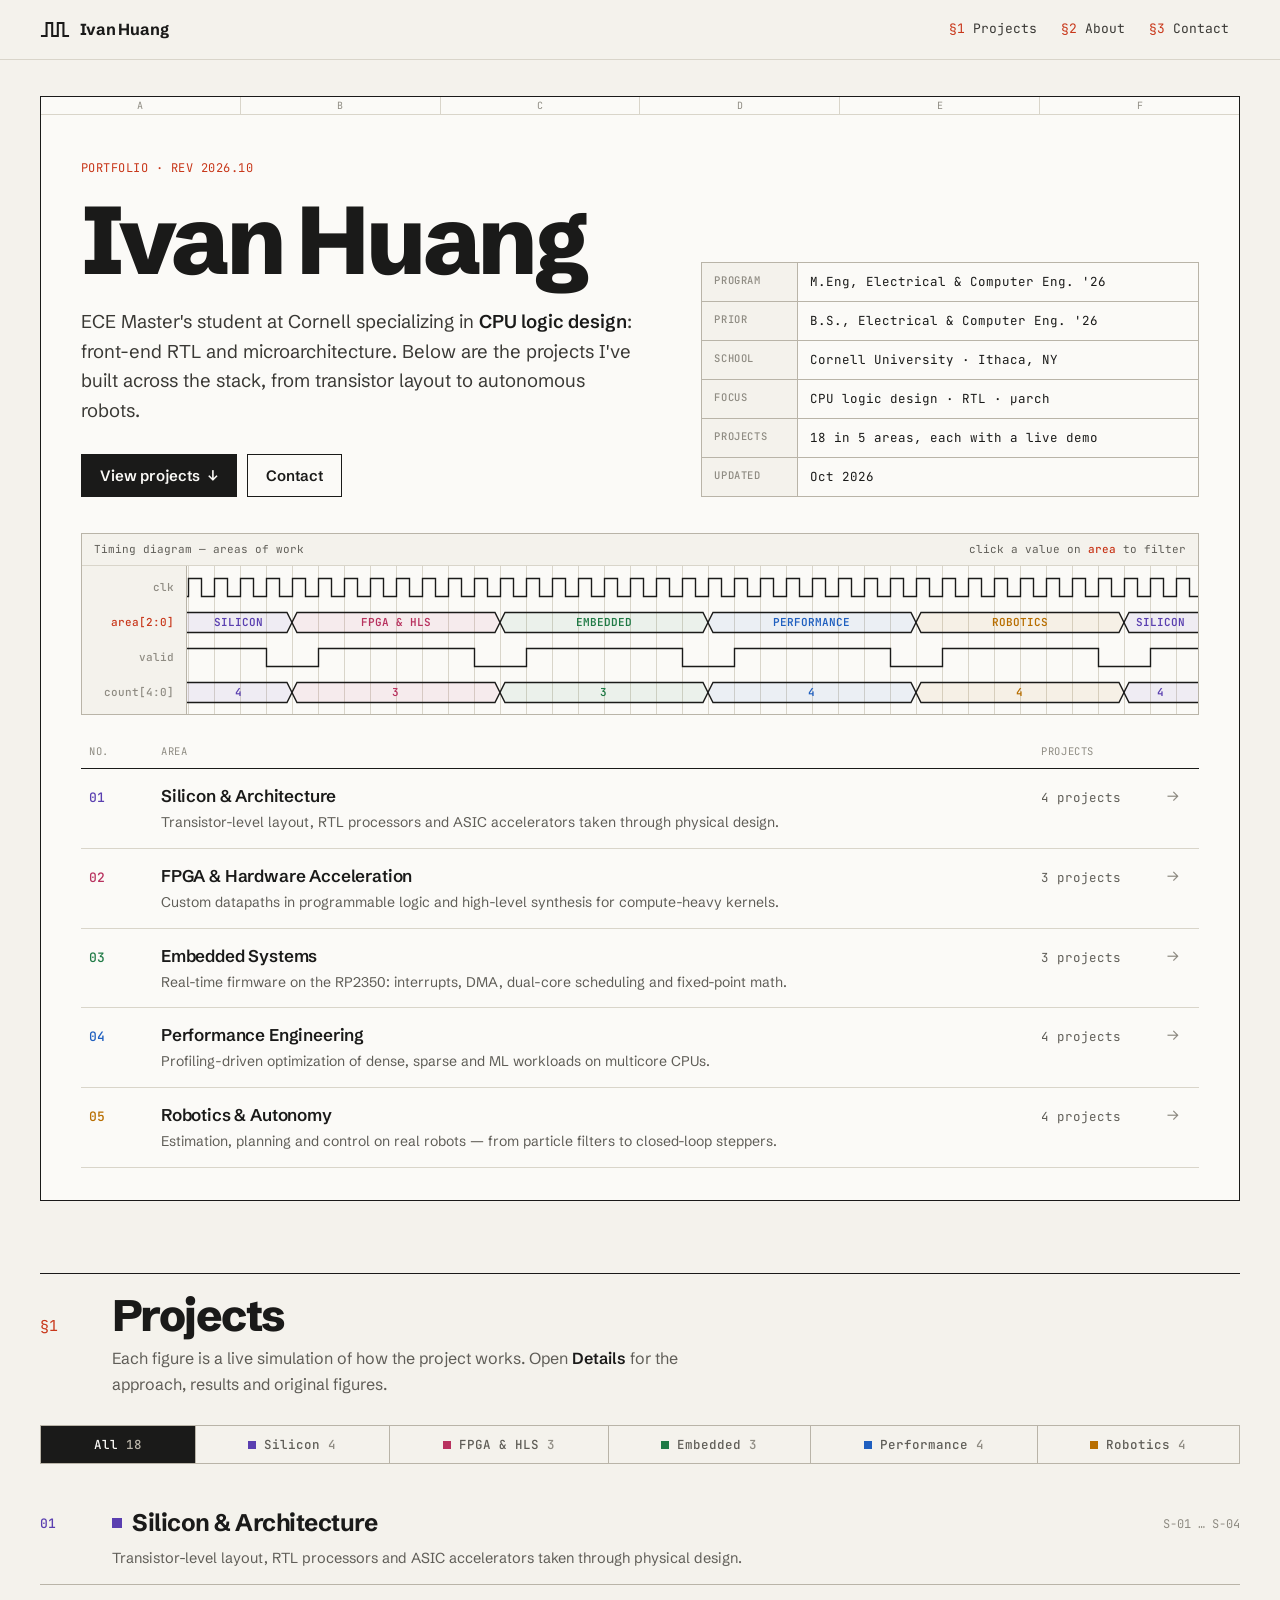
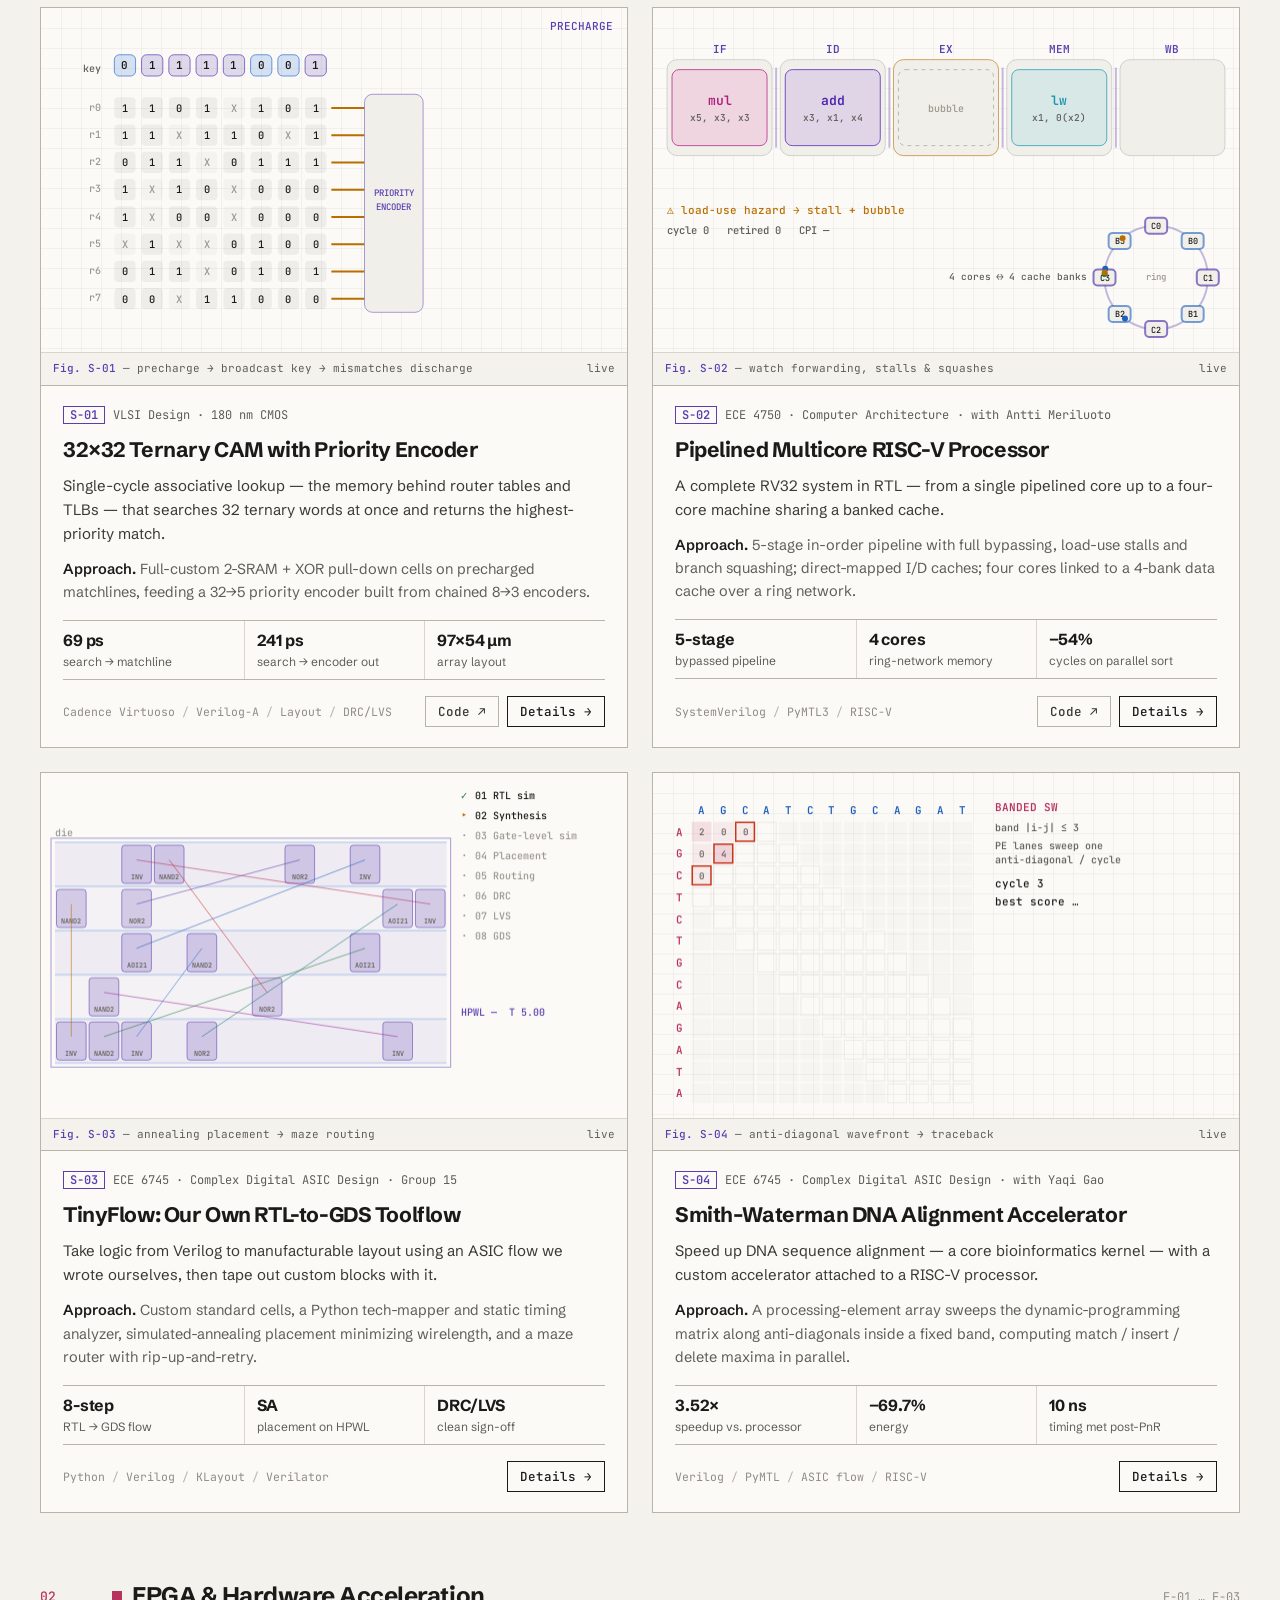
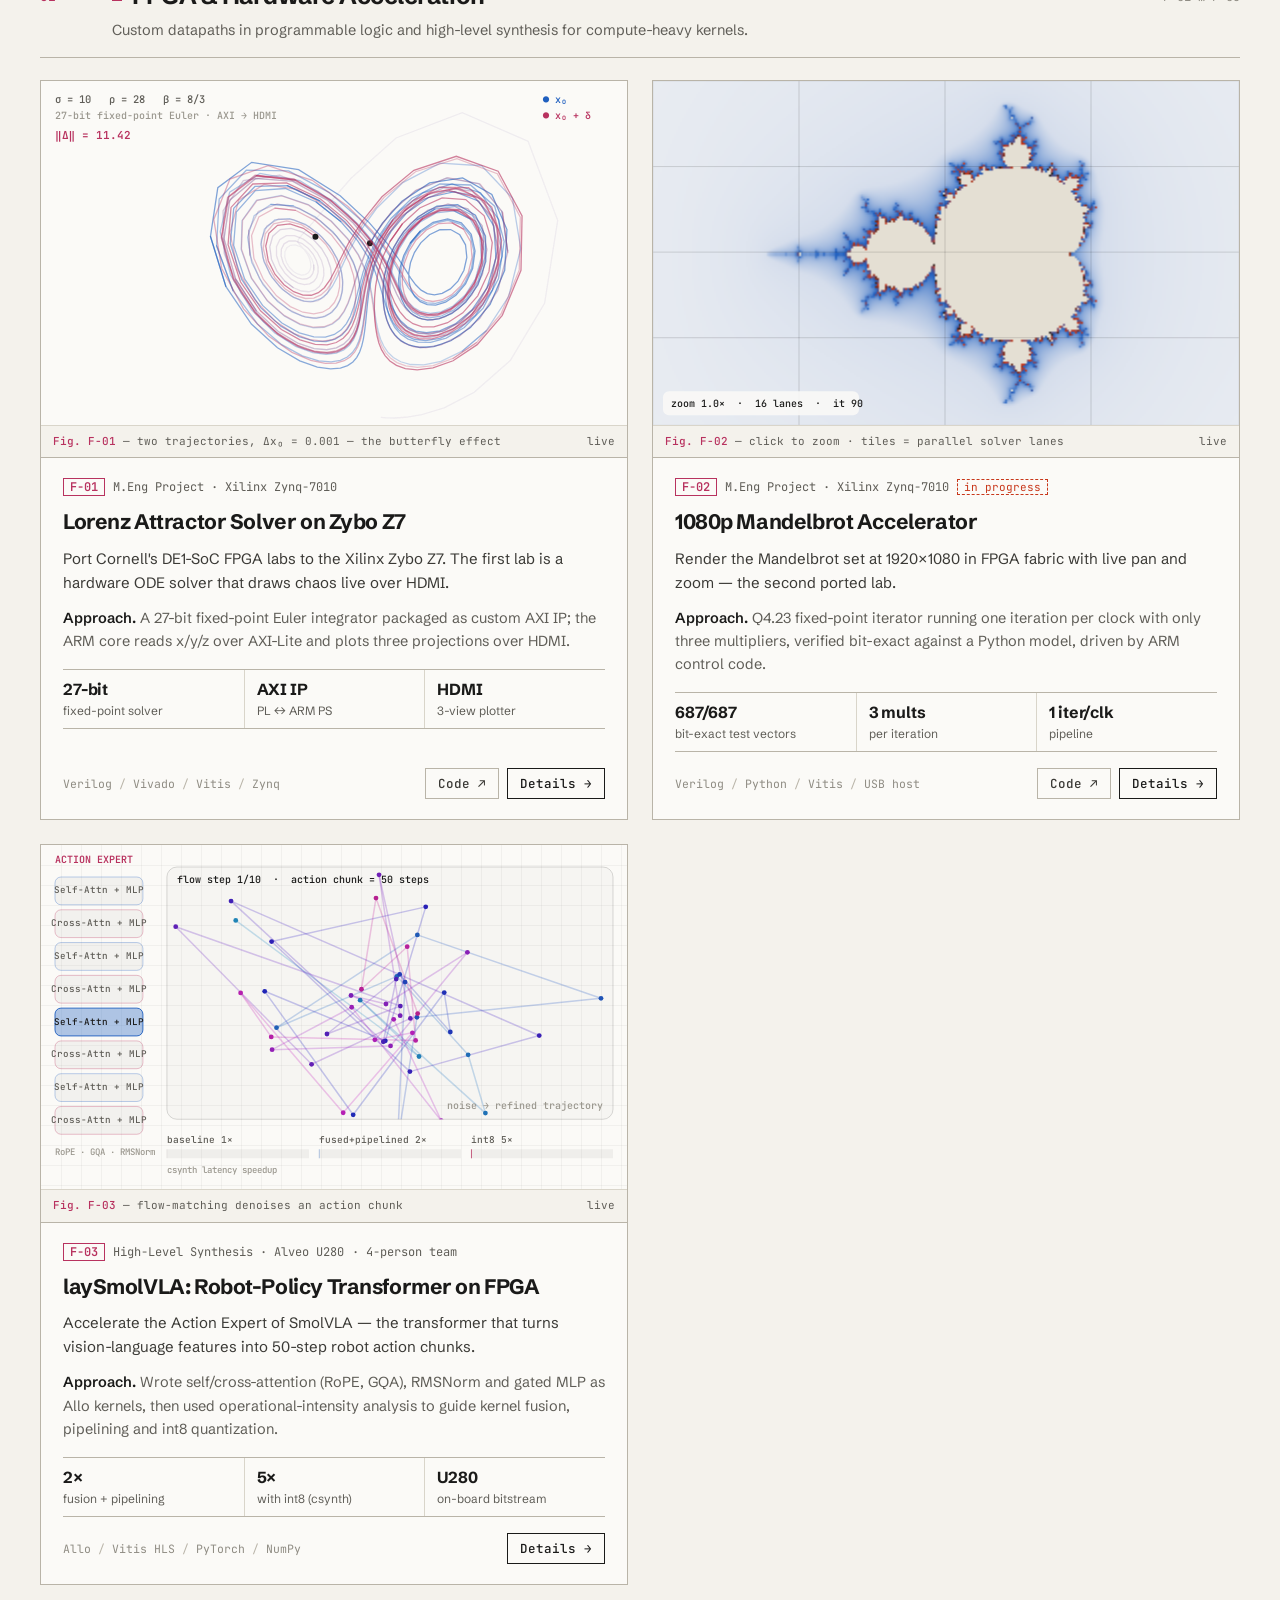
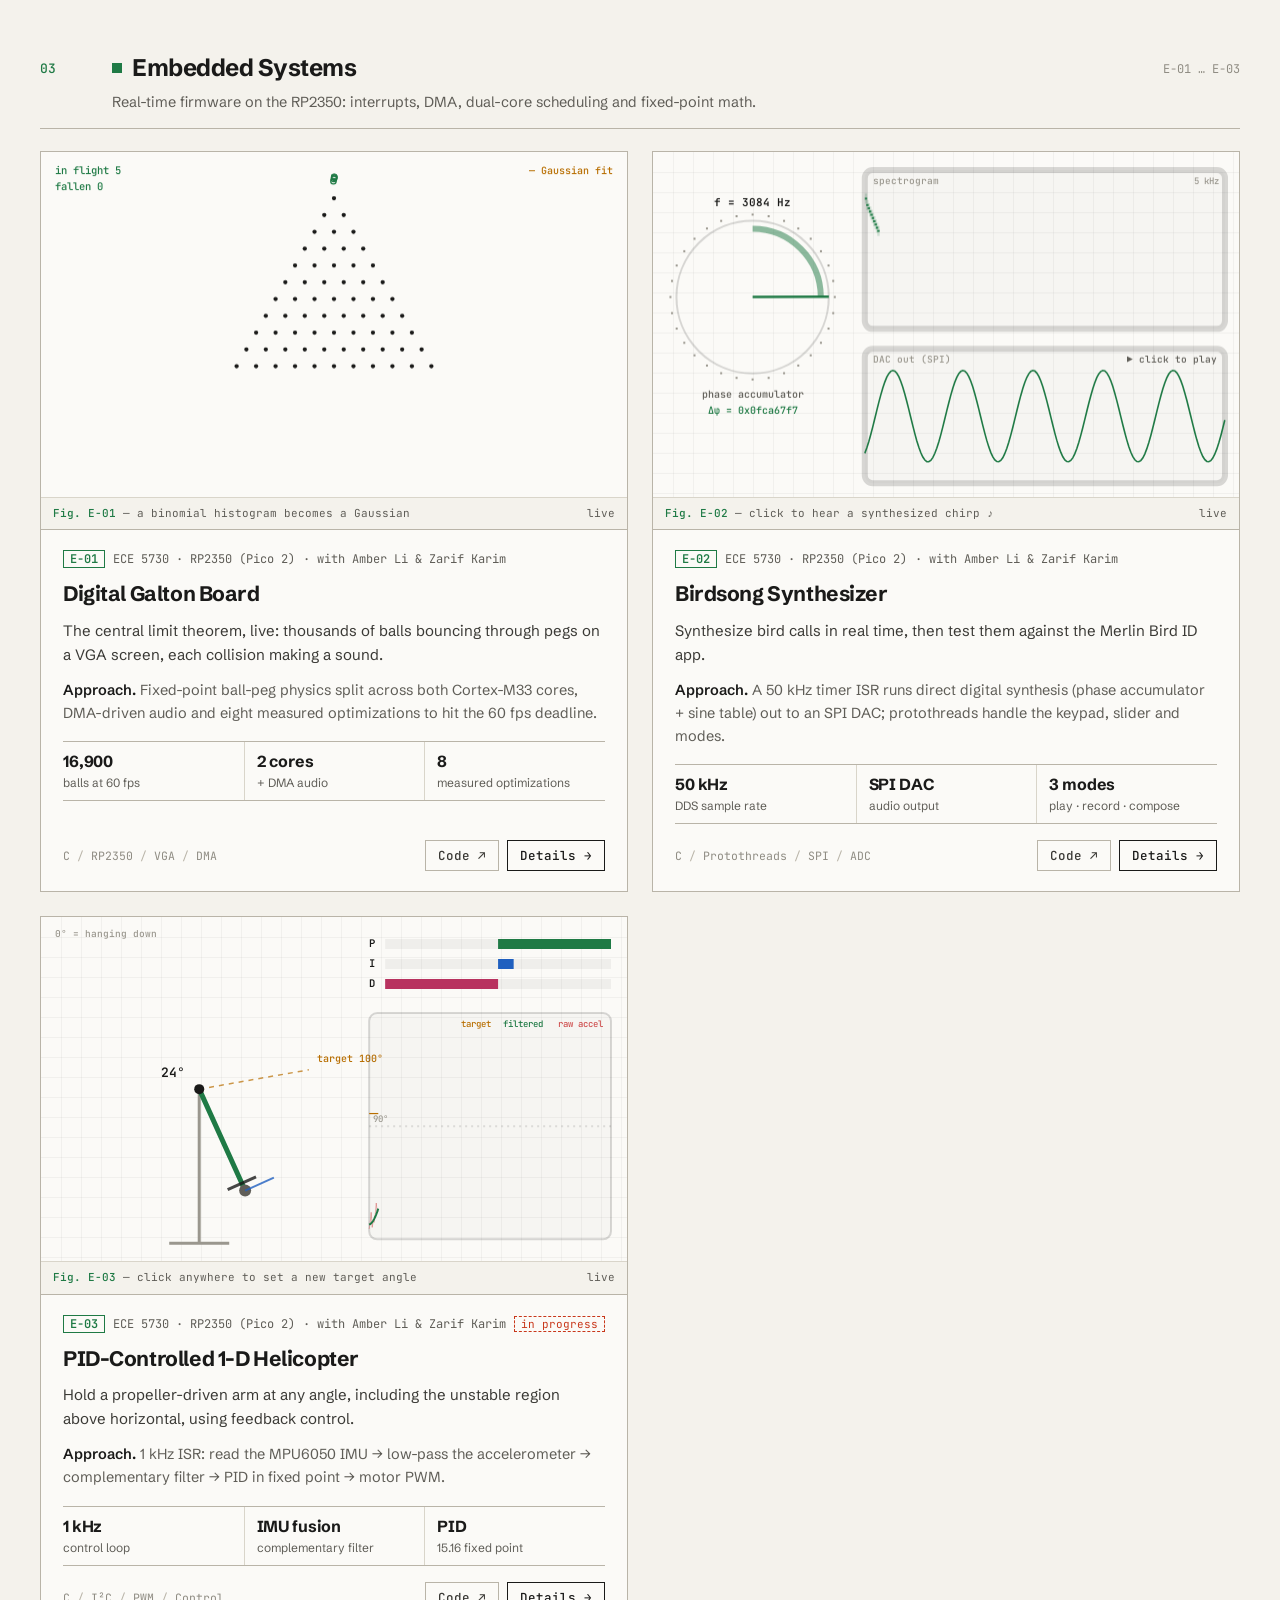
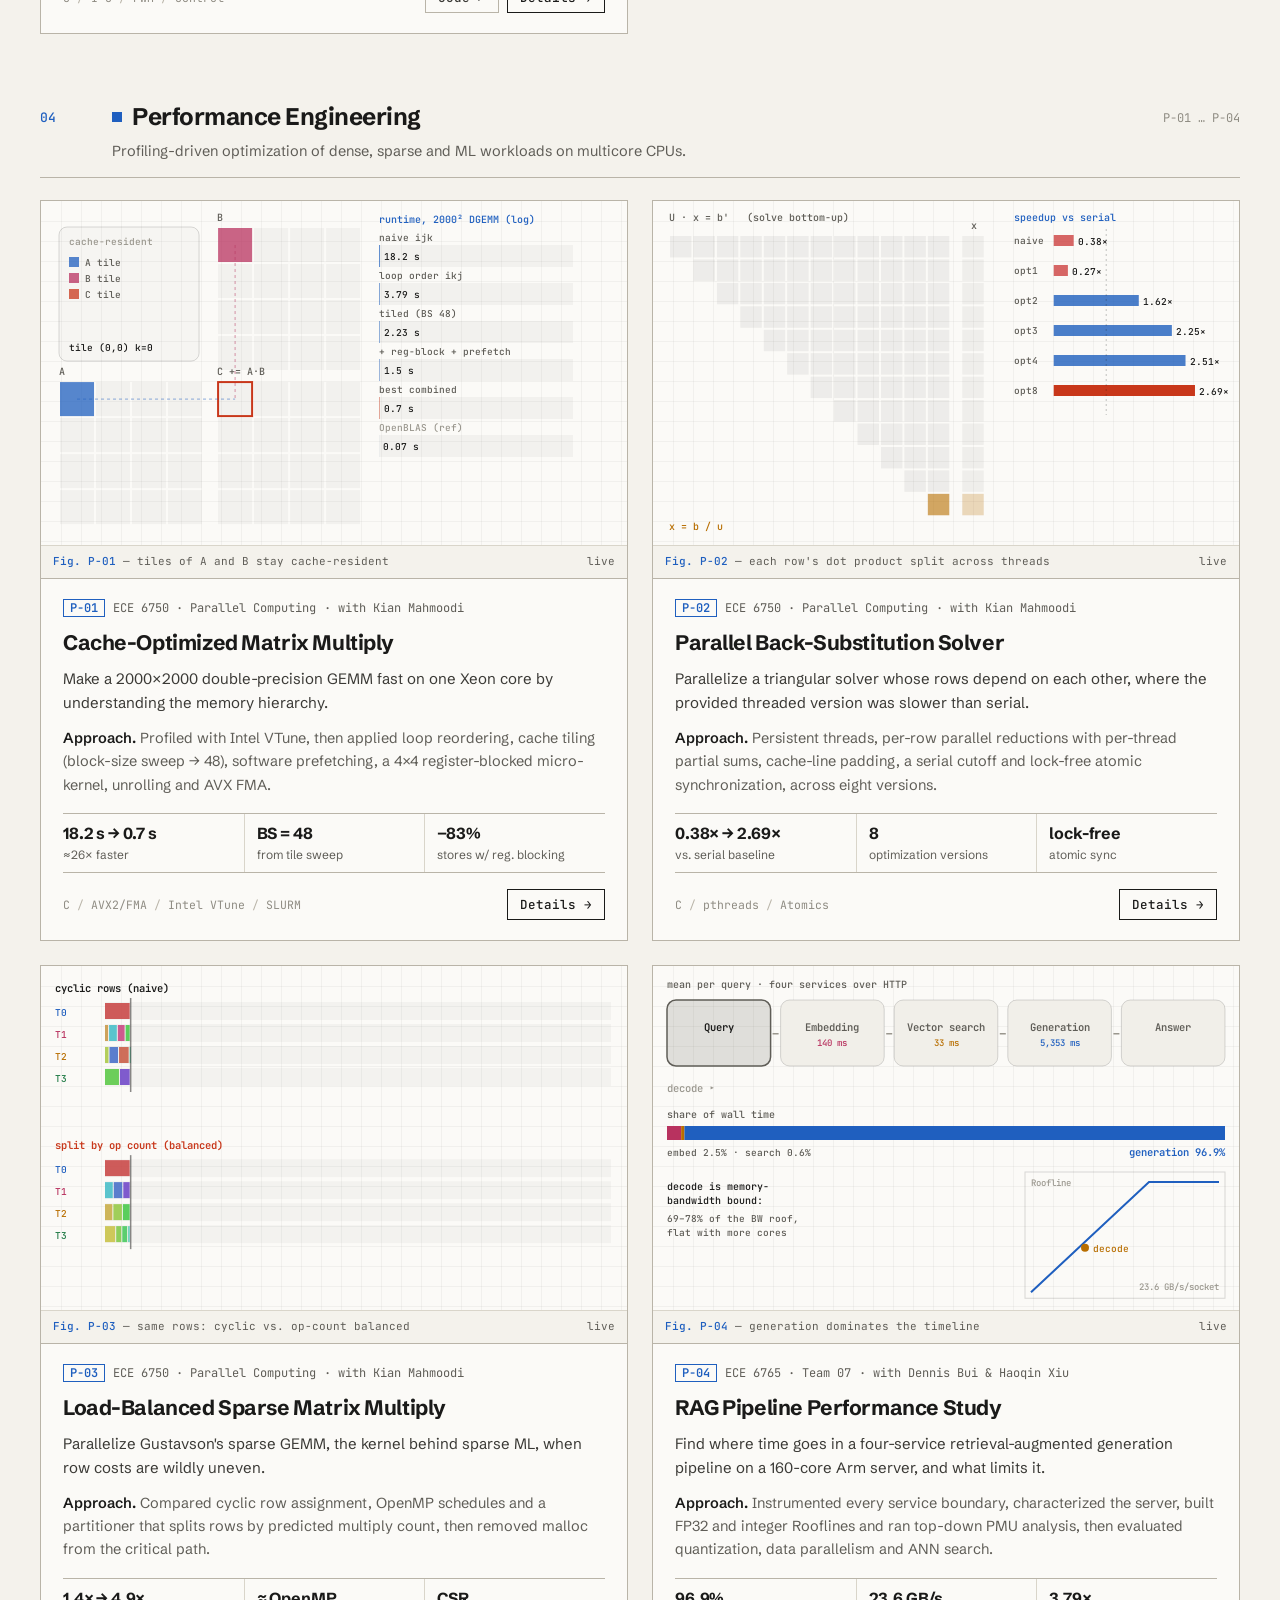
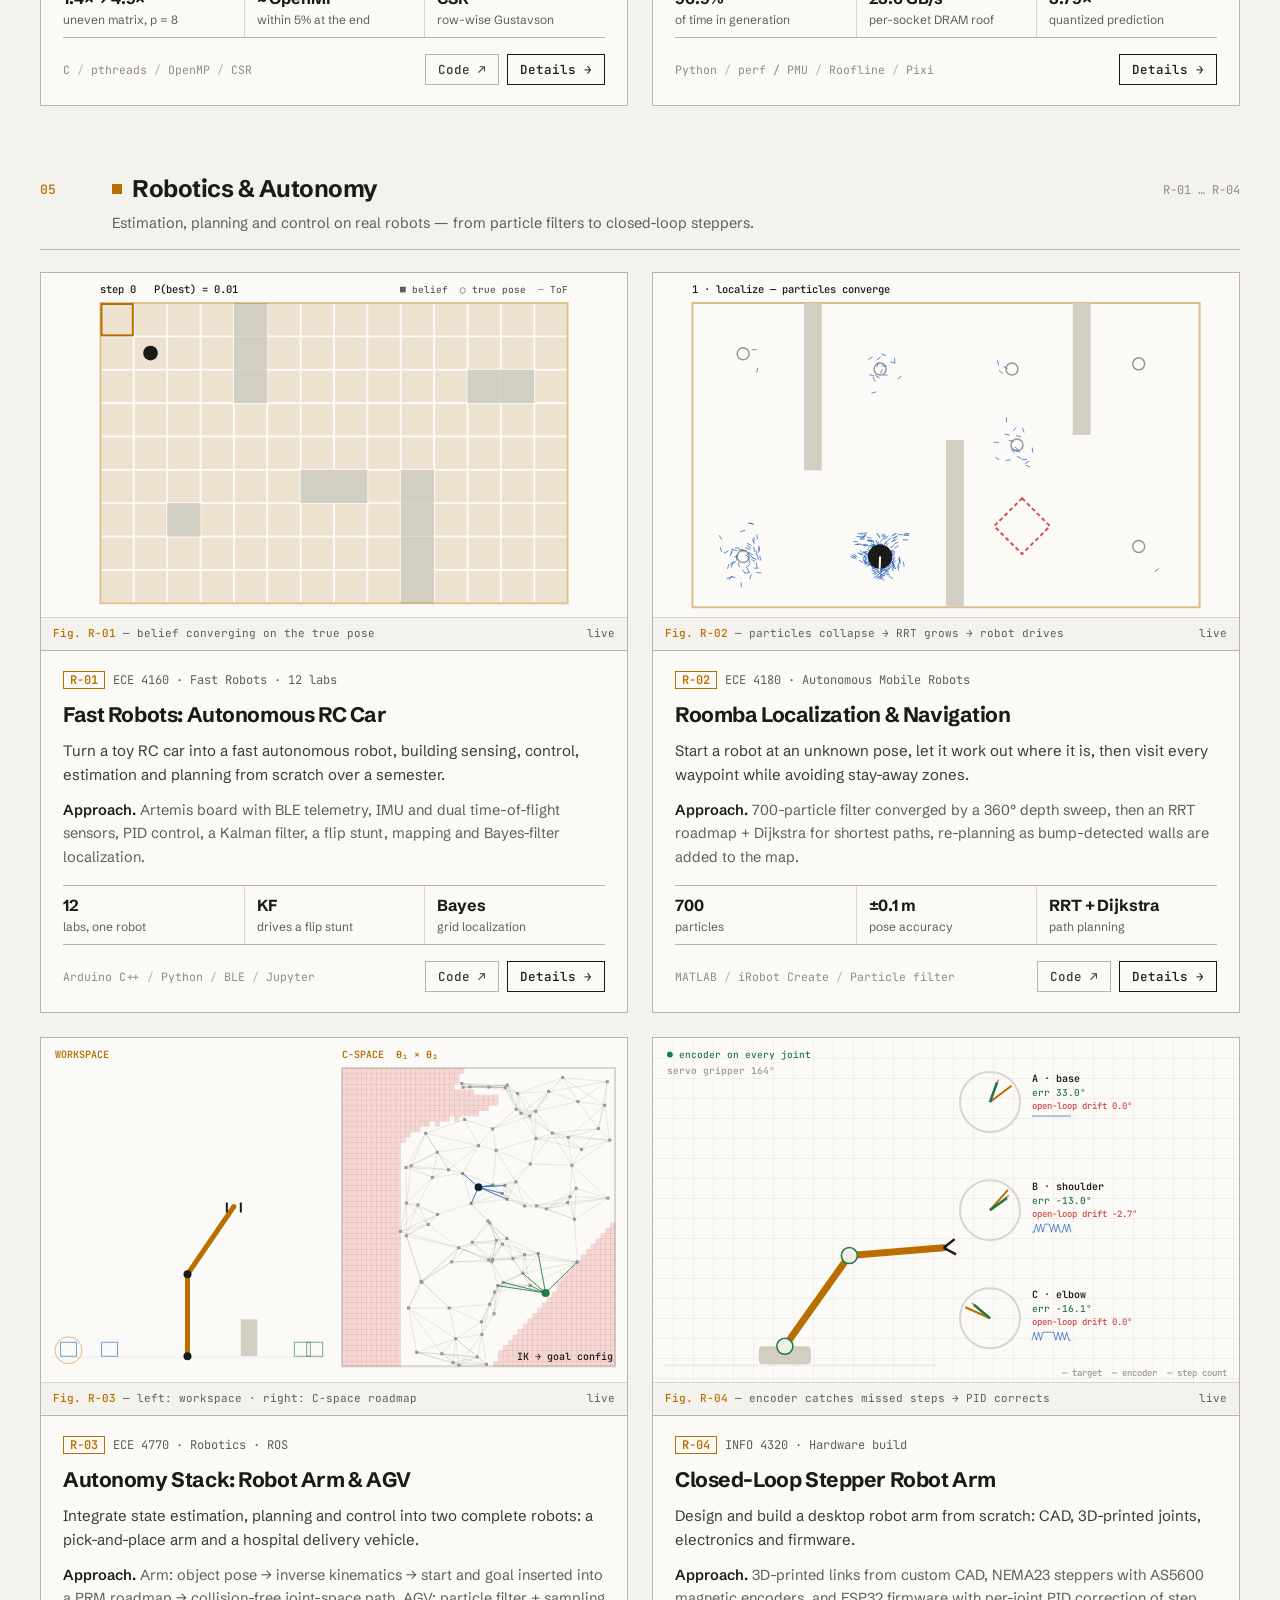
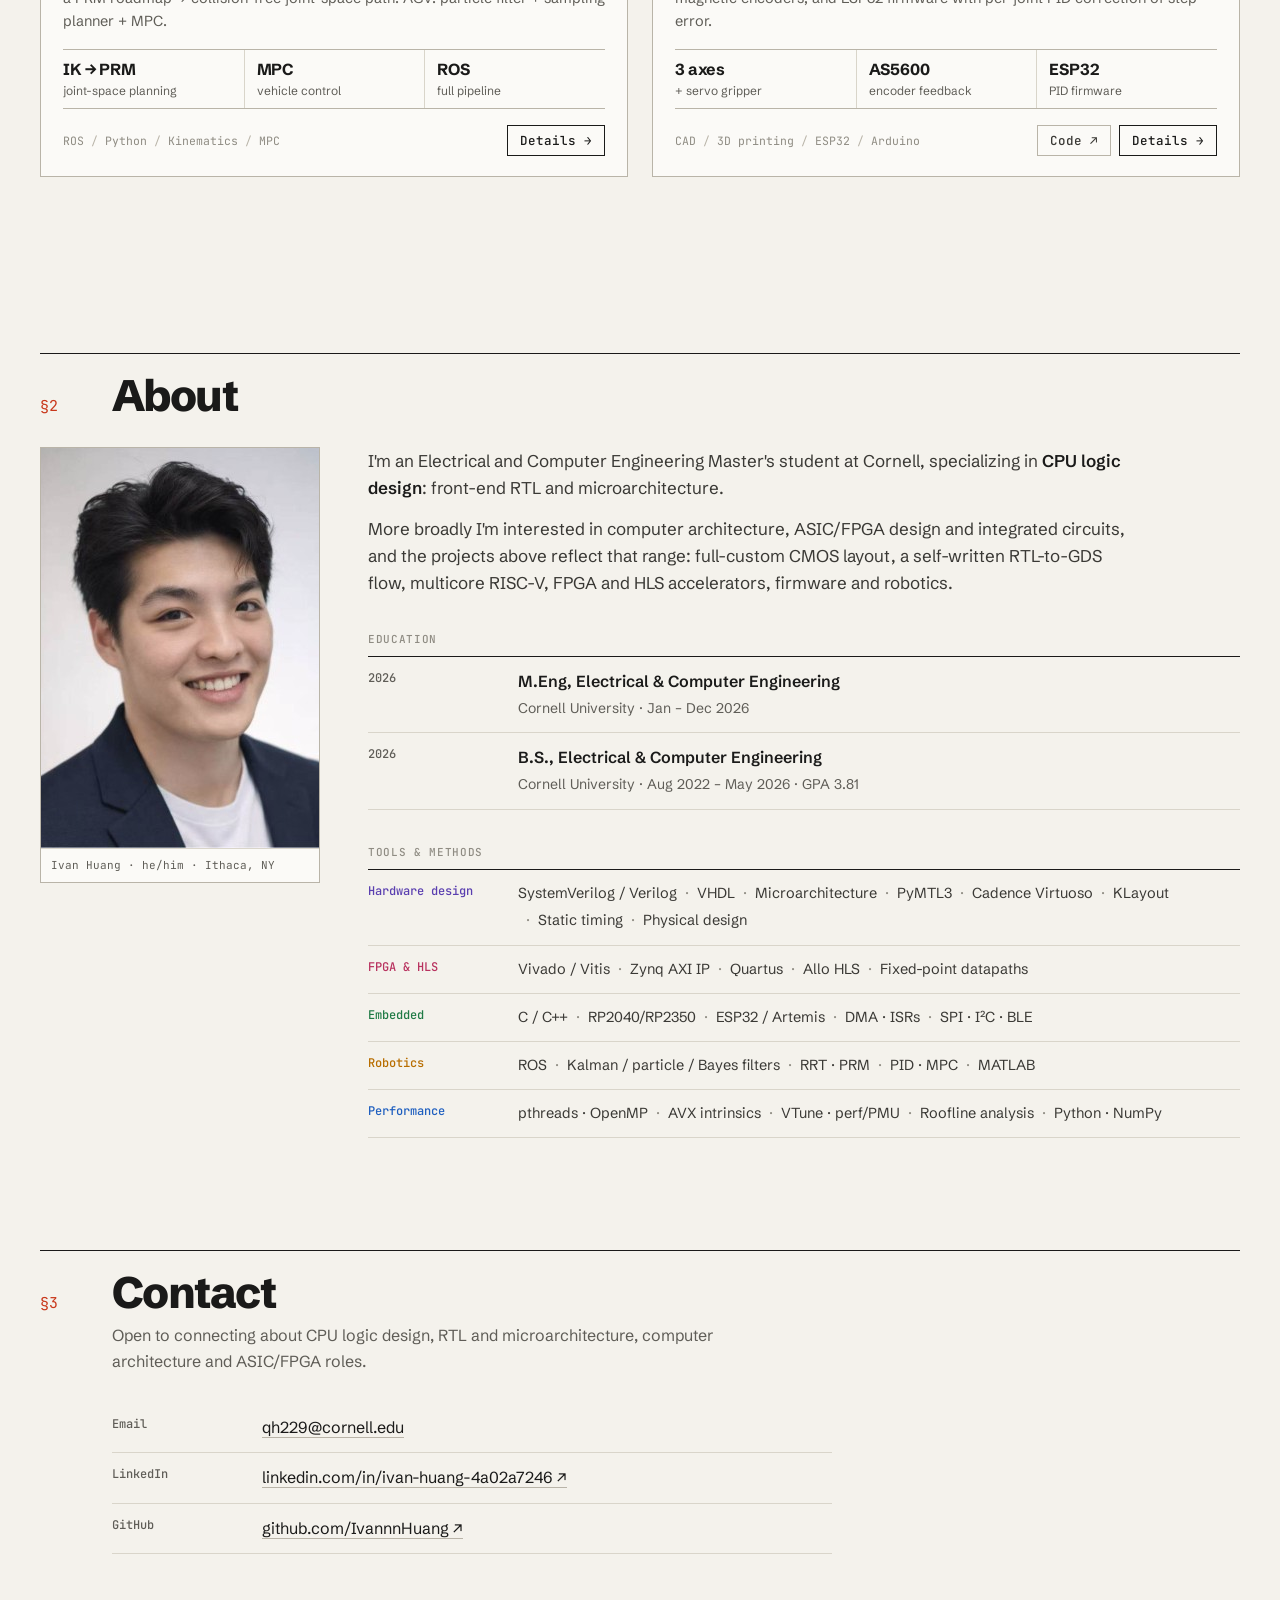
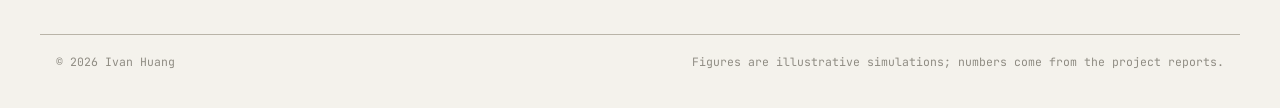
==== commit 4fe210fd: "Redesign in a light engineering-drawing style Paper-and-ink theme with a single vermilion accent; th" ====
--- a/index.html
+++ b/index.html
@@ -4,112 +4,143 @@
   <meta charset="utf-8">
   <meta name="viewport" content="width=device-width, initial-scale=1">
   <title>Ivan Huang — Portfolio</title>
-  <meta name="description" content="Ivan Huang — Cornell ECE. Projects across silicon, FPGA acceleration, embedded systems, robotics and performance engineering, each with a live interactive demo.">
-  <link rel="icon" href="data:image/svg+xml,%3Csvg xmlns='http://www.w3.org/2000/svg' viewBox='0 0 32 32'%3E%3Crect width='32' height='32' rx='8' fill='%230b0f19'/%3E%3Cpath d='M9 8v16M23 8v16M9 16h14' stroke='%2378f0d2' stroke-width='3' stroke-linecap='round'/%3E%3C/svg%3E">
+  <meta name="description" content="Ivan Huang — Cornell ECE M.Eng, CPU logic design. Projects across silicon, FPGA acceleration, embedded systems, performance engineering and robotics, each with a live demo.">
+  <link rel="icon" href="data:image/svg+xml,%3Csvg xmlns='http://www.w3.org/2000/svg' viewBox='0 0 32 32'%3E%3Crect width='32' height='32' fill='%23f4f2ec'/%3E%3Cpath d='M4 22h6V10h6v12h6V10h6' fill='none' stroke='%231a1a19' stroke-width='2.4'/%3E%3C/svg%3E">
   <link rel="preconnect" href="https://fonts.googleapis.com">
   <link rel="preconnect" href="https://fonts.gstatic.com" crossorigin>
-  <link href="https://fonts.googleapis.com/css2?family=Inter:wght@400;500;600&family=JetBrains+Mono:wght@400;500&family=Space+Grotesk:wght@500;600;700&display=swap" rel="stylesheet">
+  <link href="https://fonts.googleapis.com/css2?family=JetBrains+Mono:wght@400;500;600&family=Schibsted+Grotesk:wght@400;500;600;700;800&display=swap" rel="stylesheet">
   <link rel="stylesheet" href="css/style.css">
 </head>
 <body>
   <a class="skip" href="#projects">Skip to projects</a>
 
   <header class="nav" id="nav">
-    <a class="brand" href="#top"><span class="brand-mark">IH</span><span>Ivan Huang</span></a>
-    <nav class="nav-links">
-      <a href="#projects">Projects</a>
-      <a href="#about">About</a>
-      <a href="#contact">Contact</a>
+    <a class="brand" href="#top" aria-label="Ivan Huang — top">
+      <svg class="brand-mark" viewBox="0 0 32 20" aria-hidden="true"><path d="M1 17h6V3h6v14h6V3h6v14h6"/></svg>
+      <span>Ivan Huang</span>
+    </a>
+    <nav class="nav-links mono">
+      <a href="#projects"><span>§1</span> Projects</a>
+      <a href="#about"><span>§2</span> About</a>
+      <a href="#contact"><span>§3</span> Contact</a>
     </nav>
   </header>
 
-  <!-- ============ HERO ============ -->
-  <section class="hero" id="top">
-    <canvas id="hero-bg" aria-hidden="true"></canvas>
-    <div class="hero-inner">
-      <div class="hero-copy">
-        <p class="eyebrow mono">M.Eng ECE · Cornell University · CPU logic design</p>
-        <h1>From <span class="grad">transistors</span><br>to <span class="grad grad-2">robots</span>.</h1>
-        <p class="lede">I'm an ECE Master's student specializing in CPU logic design: front-end RTL and microarchitecture. My projects span the whole stack, from custom silicon and FPGA accelerators to real-time firmware and autonomous robots.</p>
-        <div class="hero-cta">
-          <a class="btn btn-primary" href="#projects">Explore projects <span aria-hidden="true">→</span></a>
-          <a class="btn btn-ghost" href="#contact">Get in touch</a>
-        </div>
-        <dl class="hero-stats">
-          <div><dt id="stat-projects">18</dt><dd>projects</dd></div>
-          <div><dt>5</dt><dd>layers of the stack</dd></div>
-          <div><dt>18</dt><dd>live demos</dd></div>
-        </dl>
-      </div>
+  <main>
+    <!-- ============ HERO: drawing sheet ============ -->
+    <section class="hero" id="top">
+      <div class="sheet">
+        <div class="zones mono" aria-hidden="true"><span>A</span><span>B</span><span>C</span><span>D</span><span>E</span><span>F</span></div>
 
-      <!-- The computing stack doubles as the category index -->
-      <div class="stack" id="stack" role="list" aria-label="Project categories">
-        <p class="stack-title mono">// the stack I work across</p>
-      </div>
-    </div>
-  </section>
+        <div class="hero-grid">
+          <div class="hero-copy">
+            <p class="eyebrow mono">Portfolio · Rev 2026.10</p>
+            <h1>Ivan Huang</h1>
+            <p class="lede">ECE Master's student at Cornell specializing in <b>CPU logic design</b>: front-end RTL and microarchitecture. Below are the projects I've built across the stack, from transistor layout to autonomous robots.</p>
+            <div class="hero-cta">
+              <a class="btn btn-ink" href="#projects">View projects <span aria-hidden="true">↓</span></a>
+              <a class="btn btn-line" href="#contact">Contact</a>
+            </div>
+          </div>
 
-  <!-- ============ PROJECTS ============ -->
-  <section class="projects" id="projects">
-    <div class="section-head">
-      <p class="eyebrow mono">01 — Work</p>
-      <h2>Projects</h2>
-      <p class="section-sub">Every card runs a live demo of how the project works. Click <b>Details</b> for the approach, results and figures.</p>
-    </div>
-
-    <div class="filters" id="filters" role="tablist" aria-label="Filter projects by category"></div>
-    <div id="catalog"></div>
-  </section>
-
-  <!-- ============ ABOUT ============ -->
-  <section class="about" id="about">
-    <div class="section-head">
-      <p class="eyebrow mono">02 — About</p>
-      <h2>About me</h2>
-    </div>
-    <div class="about-grid">
-      <div class="about-side">
-        <img class="avatar" src="assets/img/headshot.jpg" alt="Portrait of Ivan Huang" width="400" height="400" loading="lazy">
-        <p class="about-name">Ivan Huang <span>he/him</span></p>
-        <p class="about-loc mono">Ithaca, NY · Cornell ECE</p>
-      </div>
-      <div class="about-copy">
-        <p>I'm an Electrical and Computer Engineering Master's student at Cornell, specializing in <b>CPU logic design</b>: front-end RTL and microarchitecture.</p>
-        <p>More broadly I'm interested in computer architecture, ASIC/FPGA design and integrated circuits, and the projects above reflect that range: full-custom CMOS layout, a self-written RTL-to-GDS flow, multicore RISC-V, FPGA and HLS accelerators, firmware and robotics.</p>
-
-        <div class="timeline-grid">
-          <div>
-            <h5 class="tl-head mono">Education</h5>
-            <ol class="timeline">
-              <li><span class="tl-date mono">Jan – Dec 2026</span><b>M.Eng, Electrical &amp; Computer Engineering</b><i>Cornell University</i></li>
-              <li><span class="tl-date mono">Aug 2022 – May 2026</span><b>B.S., Electrical &amp; Computer Engineering</b><i>Cornell University · GPA 3.81</i></li>
-            </ol>
-          </div>
+          <table class="titleblock mono" aria-label="Profile summary">
+            <tbody>
+              <tr><th>Program</th><td>M.Eng, Electrical &amp; Computer Eng. '26</td></tr>
+              <tr><th>Prior</th><td>B.S., Electrical &amp; Computer Eng. '26</td></tr>
+              <tr><th>School</th><td>Cornell University · Ithaca, NY</td></tr>
+              <tr><th>Focus</th><td>CPU logic design · RTL · μarch</td></tr>
+              <tr><th>Projects</th><td><span id="stat-projects">18</span> in 5 areas, each with a live demo</td></tr>
+              <tr><th>Updated</th><td>Oct 2026</td></tr>
+            </tbody>
+          </table>
         </div>
 
-        <div class="skills" id="skills"></div>
+        <figure class="wave">
+          <figcaption class="mono"><span>Timing diagram — areas of work</span><span class="wave-tip">click a value on <b>area</b> to filter</span></figcaption>
+          <canvas id="wave" aria-label="Timing diagram whose bus values are the five project areas"></canvas>
+        </figure>
+
+        <div class="toc">
+          <div class="toc-head mono"><span>No.</span><span>Area</span><span>Projects</span></div>
+          <ol id="toc"></ol>
+        </div>
       </div>
-    </div>
-  </section>
+    </section>
 
-  <!-- ============ CONTACT ============ -->
-  <section class="contact" id="contact">
-    <p class="eyebrow mono">03 — Contact</p>
-    <h2>Let's build something fast.</h2>
-    <p class="section-sub">Open to connecting about CPU logic design, RTL and microarchitecture, computer architecture and ASIC/FPGA roles.</p>
-    <div class="contact-links">
-      <a class="btn btn-primary" href="mailto:qh229@cornell.edu">qh229@cornell.edu</a>
-      <a class="btn btn-ghost" href="https://linkedin.com/in/ivan-huang-4a02a7246" target="_blank" rel="noopener">LinkedIn ↗</a>
-    </div>
-  </section>
+    <!-- ============ PROJECTS ============ -->
+    <section class="projects" id="projects">
+      <div class="section-head">
+        <span class="sec mono">§1</span>
+        <div>
+          <h2>Projects</h2>
+          <p class="section-sub">Each figure is a live simulation of how the project works. Open <b>Details</b> for the approach, results and original figures.</p>
+        </div>
+      </div>
+      <div class="filters mono" id="filters" role="tablist" aria-label="Filter projects by area"></div>
+      <div id="catalog"></div>
+    </section>
 
-  <footer class="footer mono">© <span id="year"></span> Ivan Huang · Demos are illustrative simulations of each project's concept; numbers on cards come from project reports.</footer>
+    <!-- ============ ABOUT ============ -->
+    <section class="about" id="about">
+      <div class="section-head">
+        <span class="sec mono">§2</span>
+        <div><h2>About</h2></div>
+      </div>
+      <div class="about-grid">
+        <figure class="portrait">
+          <img src="assets/img/headshot.jpg" alt="Portrait of Ivan Huang" width="400" height="400" loading="lazy">
+          <figcaption class="mono">Ivan Huang · he/him · Ithaca, NY</figcaption>
+        </figure>
+        <div class="about-copy">
+          <p>I'm an Electrical and Computer Engineering Master's student at Cornell, specializing in <b>CPU logic design</b>: front-end RTL and microarchitecture.</p>
+          <p>More broadly I'm interested in computer architecture, ASIC/FPGA design and integrated circuits, and the projects above reflect that range: full-custom CMOS layout, a self-written RTL-to-GDS flow, multicore RISC-V, FPGA and HLS accelerators, firmware and robotics.</p>
+
+          <h3 class="table-title mono">Education</h3>
+          <table class="spec-table">
+            <tbody>
+              <tr><th class="mono">2026</th><td><b>M.Eng, Electrical &amp; Computer Engineering</b><span>Cornell University · Jan – Dec 2026</span></td></tr>
+              <tr><th class="mono">2026</th><td><b>B.S., Electrical &amp; Computer Engineering</b><span>Cornell University · Aug 2022 – May 2026 · GPA 3.81</span></td></tr>
+            </tbody>
+          </table>
+
+          <h3 class="table-title mono">Tools &amp; methods</h3>
+          <table class="spec-table" id="skills"></table>
+        </div>
+      </div>
+    </section>
+
+    <!-- ============ CONTACT ============ -->
+    <section class="contact" id="contact">
+      <div class="section-head">
+        <span class="sec mono">§3</span>
+        <div>
+          <h2>Contact</h2>
+          <p class="section-sub">Open to connecting about CPU logic design, RTL and microarchitecture, computer architecture and ASIC/FPGA roles.</p>
+        </div>
+      </div>
+      <table class="spec-table contact-table">
+        <tbody>
+          <tr><th class="mono">Email</th><td><a href="mailto:qh229@cornell.edu">qh229@cornell.edu</a></td></tr>
+          <tr><th class="mono">LinkedIn</th><td><a href="https://linkedin.com/in/ivan-huang-4a02a7246" target="_blank" rel="noopener">linkedin.com/in/ivan-huang-4a02a7246 ↗</a></td></tr>
+          <tr><th class="mono">GitHub</th><td><a href="https://github.com/IvannnHuang" target="_blank" rel="noopener">github.com/IvannnHuang ↗</a></td></tr>
+        </tbody>
+      </table>
+    </section>
+  </main>
+
+  <footer class="footer mono">
+    <span>© <span id="year"></span> Ivan Huang</span>
+    <span>Figures are illustrative simulations; numbers come from the project reports.</span>
+  </footer>
 
   <!-- ============ DETAIL MODAL ============ -->
   <dialog class="modal" id="modal" aria-labelledby="modal-title">
     <div class="modal-shell">
       <button class="modal-close" id="modal-close" aria-label="Close">✕</button>
-      <div class="modal-demo"><canvas id="modal-canvas"></canvas><span class="demo-hint mono" id="modal-hint"></span></div>
+      <figure class="modal-fig">
+        <div class="modal-demo"><canvas id="modal-canvas"></canvas></div>
+        <figcaption class="mono" id="modal-hint"></figcaption>
+      </figure>
       <div class="modal-body" id="modal-body"></div>
     </div>
   </dialog>
--- a/css/style.css
+++ b/css/style.css
@@ -1,302 +1,296 @@
 /* =========================================================
    Ivan Huang — portfolio
+   Light "engineering drawing sheet" theme: paper, ink, ruled lines,
+   one vermilion mark-up accent.
    ========================================================= */
 :root {
-  --bg: #06080e;
-  --bg-2: #0a0e17;
-  --surface: #0e1320;
-  --surface-2: #131a2a;
-  --line: rgba(255, 255, 255, 0.07);
-  --line-2: rgba(255, 255, 255, 0.13);
-  --text: #e7eaf2;
-  --muted: #8d96ab;
-  --dim: #5d667b;
-
-  --c-silicon: #a78bfa;
-  --c-fpga: #f472b6;
-  --c-embedded: #4ade80;
-  --c-robotics: #fbbf24;
-  --c-perf: #38bdf8;
-  --brand: #78f0d2;
-
-  --radius: 18px;
-  --radius-sm: 10px;
-  --shadow: 0 20px 60px -20px rgba(0, 0, 0, 0.7);
-  --font-body: "Inter", system-ui, -apple-system, Segoe UI, Roboto, sans-serif;
-  --font-head: "Space Grotesk", "Inter", system-ui, sans-serif;
+  --paper: #f4f2ec;
+  --sheet: #fbfaf7;
+  --ink: #1a1a19;
+  --ink-2: #3a3935;
+  --muted: #5f5d57;
+  --dim: #8f8c83;
+  --rule: #d9d5ca;
+  --rule-2: #b9b4a8;
+  --mark: #c8371a;
+
+  --c-silicon: #5a3fb0;
+  --c-fpga: #b8325f;
+  --c-embedded: #1f7a45;
+  --c-robotics: #b86e00;
+  --c-perf: #1f5fbf;
+
+  --font-body: "Schibsted Grotesk", system-ui, -apple-system, "Segoe UI", sans-serif;
   --font-mono: "JetBrains Mono", ui-monospace, SFMono-Regular, Menlo, monospace;
-  --max: 1240px;
+  --max: 1200px;
+  --gutter: 16px;
 }
 
 * { box-sizing: border-box; }
-html { scroll-behavior: smooth; scroll-padding-top: 80px; }
+html { scroll-behavior: smooth; scroll-padding-top: 72px; }
 body {
-  margin: 0;
-  background: var(--bg);
-  color: var(--text);
+  margin: 0; background: var(--paper); color: var(--ink);
   font: 400 16px/1.6 var(--font-body);
-  -webkit-font-smoothing: antialiased;
-  overflow-x: hidden;
+  -webkit-font-smoothing: antialiased; overflow-x: hidden;
 }
 img { max-width: 100%; display: block; }
 a { color: inherit; }
-h1, h2, h3 { font-family: var(--font-head); letter-spacing: -0.02em; margin: 0; }
+h1, h2, h3, h4 { margin: 0; font-family: var(--font-body); letter-spacing: -0.02em; }
 .mono { font-family: var(--font-mono); }
-.skip { position: absolute; left: -999px; top: 8px; background: var(--brand); color: #000; padding: 8px 12px; border-radius: 8px; z-index: 100; }
+b { font-weight: 600; }
+.skip { position: absolute; left: -999px; top: 8px; background: var(--ink); color: var(--sheet); padding: 8px 12px; z-index: 100; }
 .skip:focus { left: 8px; }
-:focus-visible { outline: 2px solid var(--brand); outline-offset: 3px; border-radius: 6px; }
+:focus-visible { outline: 2px solid var(--mark); outline-offset: 2px; }
 
 /* ---------- nav ---------- */
 .nav {
-  position: fixed; inset: 0 0 auto 0; z-index: 50;
+  position: sticky; top: 0; z-index: 50;
   display: flex; align-items: center; justify-content: space-between;
-  padding: 14px max(16px, calc((100vw - var(--max)) / 2));
-  transition: background .3s, border-color .3s, backdrop-filter .3s;
-  border-bottom: 1px solid transparent;
-}
-.nav.scrolled { background: rgba(6, 8, 14, .72); backdrop-filter: blur(14px); border-color: var(--line); }
-.brand { display: flex; align-items: center; gap: 10px; text-decoration: none; font: 600 15px var(--font-head); }
-.brand-mark {
-  display: grid; place-items: center; width: 32px; height: 32px; border-radius: 9px;
-  background: linear-gradient(135deg, var(--brand), var(--c-perf)); color: #04120e; font-size: 13px; font-weight: 700;
-}
-.nav-links { display: flex; gap: 4px; }
-.nav-links a { text-decoration: none; color: var(--muted); font-size: 14px; padding: 8px 12px; border-radius: 8px; transition: color .2s, background .2s; }
-.nav-links a:hover { color: var(--text); background: var(--line); }
+  padding: 12px max(var(--gutter), calc((100vw - var(--max)) / 2));
+  background: var(--paper); border-bottom: 1px solid var(--rule);
+}
+.brand { display: flex; align-items: center; gap: 10px; text-decoration: none; font-weight: 700; font-size: 16px; letter-spacing: -0.01em; }
+.brand-mark { width: 30px; height: 19px; fill: none; stroke: var(--ink); stroke-width: 2.2; }
+.nav-links { display: flex; gap: 2px; }
+.nav-links a { text-decoration: none; font-size: 13px; color: var(--ink-2); padding: 6px 10px; border: 1px solid transparent; }
+.nav-links a span { color: var(--mark); }
+.nav-links a:hover { border-color: var(--rule-2); background: var(--sheet); }
 
 /* ---------- buttons ---------- */
 .btn {
   display: inline-flex; align-items: center; gap: 8px; text-decoration: none; cursor: pointer;
-  font: 500 15px var(--font-body); padding: 12px 20px; border-radius: 999px; border: 1px solid var(--line-2);
-  transition: transform .2s, background .2s, border-color .2s, box-shadow .2s;
-}
-.btn:hover { transform: translateY(-2px); }
-.btn-primary { background: var(--brand); color: #03140f; border-color: transparent; box-shadow: 0 8px 30px -8px rgba(120, 240, 210, .55); }
-.btn-ghost { background: rgba(255, 255, 255, .03); color: var(--text); }
-.btn-ghost:hover { border-color: var(--brand); }
-
-/* ---------- hero ---------- */
-.hero { position: relative; min-height: 100vh; display: grid; align-items: center; padding: 110px 16px 60px; overflow: hidden; }
-#hero-bg { position: absolute; inset: 0; width: 100%; height: 100%; opacity: .9; }
-.hero::after {
-  content: ""; position: absolute; inset: 0; pointer-events: none;
-  background:
-    radial-gradient(60% 50% at 20% 30%, rgba(120, 240, 210, .10), transparent 70%),
-    radial-gradient(50% 50% at 85% 70%, rgba(167, 139, 250, .12), transparent 70%),
-    linear-gradient(to bottom, transparent 70%, var(--bg));
-}
-.hero-inner { position: relative; z-index: 2; width: 100%; max-width: var(--max); margin: 0 auto; display: grid; grid-template-columns: 1.15fr .85fr; gap: 56px; align-items: center; }
-.eyebrow { color: var(--brand); font-size: 13px; letter-spacing: .04em; margin: 0 0 14px; }
-.hero h1 { font-size: clamp(44px, 7.4vw, 92px); line-height: .98; font-weight: 700; }
-.grad { background: linear-gradient(100deg, var(--brand), var(--c-perf) 60%, var(--c-silicon)); -webkit-background-clip: text; background-clip: text; color: transparent; }
-.grad-2 { background-image: linear-gradient(100deg, var(--c-robotics), var(--c-fpga) 70%); }
-.lede { color: var(--muted); font-size: clamp(16px, 1.6vw, 19px); max-width: 560px; margin: 22px 0 30px; }
-.hero-cta { display: flex; flex-wrap: wrap; gap: 12px; }
-.hero-stats { display: flex; gap: 36px; margin: 44px 0 0; }
-.hero-stats div { margin: 0; }
-.hero-stats dt { font: 700 32px var(--font-head); }
-.hero-stats dd { margin: 0; color: var(--muted); font-size: 13px; }
-
-/* the stack (category index) */
-.stack { display: flex; flex-direction: column; gap: 10px; perspective: 1200px; }
-.stack-title { color: var(--dim); font-size: 12px; margin: 0 0 6px 4px; }
-.layer {
-  --accent: var(--brand);
-  position: relative; display: grid; grid-template-columns: 44px 1fr auto; align-items: center; gap: 14px;
-  padding: 14px 18px; border-radius: 14px; cursor: pointer; text-align: left; width: 100%;
-  background: linear-gradient(90deg, color-mix(in srgb, var(--accent) 14%, transparent), rgba(255, 255, 255, .02));
-  border: 1px solid color-mix(in srgb, var(--accent) 30%, transparent);
-  color: var(--text); font: inherit;
-  transform: rotateX(18deg) rotateY(-8deg); transform-origin: left center;
-  transition: transform .35s cubic-bezier(.2, .8, .2, 1), box-shadow .35s, border-color .35s;
-}
-.layer:hover, .layer:focus-visible { transform: rotateX(0) rotateY(0) translateX(-8px); box-shadow: 0 16px 40px -18px var(--accent); border-color: var(--accent); }
-.layer-icon { width: 44px; height: 44px; border-radius: 11px; display: grid; place-items: center; background: color-mix(in srgb, var(--accent) 18%, transparent); color: var(--accent); }
-.layer-icon svg { width: 22px; height: 22px; }
-.layer b { display: block; font: 600 16px var(--font-head); }
-.layer small { color: var(--muted); font-size: 12.5px; }
-.layer-count { font: 500 12px var(--font-mono); color: var(--accent); padding: 4px 9px; border-radius: 999px; border: 1px solid color-mix(in srgb, var(--accent) 40%, transparent); }
+  font: 600 15px var(--font-body); padding: 11px 18px; border: 1.5px solid var(--ink);
+  transition: background .15s, color .15s;
+}
+.btn-ink { background: var(--ink); color: var(--sheet); }
+.btn-ink:hover { background: var(--mark); border-color: var(--mark); }
+.btn-line { background: transparent; color: var(--ink); }
+.btn-line:hover { background: var(--sheet); }
+
+/* ---------- hero sheet ---------- */
+.hero { padding: 36px var(--gutter) 16px; }
+.sheet {
+  position: relative; max-width: var(--max); margin: 0 auto; background: var(--sheet);
+  border: 1.5px solid var(--ink); padding: 40px 40px 32px;
+}
+.zones { position: absolute; inset: 0 0 auto 0; display: flex; height: 18px; border-bottom: 1px solid var(--rule); }
+.zones span { flex: 1; text-align: center; font-size: 10px; line-height: 18px; color: var(--dim); }
+.zones span + span { border-left: 1px solid var(--rule); }
+
+.hero-grid { display: grid; grid-template-columns: minmax(0, 1.15fr) minmax(0, 1fr); gap: 48px; align-items: end; padding-top: 22px; }
+.eyebrow { margin: 0 0 16px; font-size: 12px; color: var(--mark); letter-spacing: .04em; text-transform: uppercase; }
+.hero h1 { font-size: clamp(48px, 7.6vw, 96px); line-height: .95; font-weight: 800; letter-spacing: -0.045em; }
+.lede { font-size: clamp(16px, 1.5vw, 18.5px); color: var(--ink-2); max-width: 560px; margin: 22px 0 28px; }
+.lede b { color: var(--ink); }
+.hero-cta { display: flex; flex-wrap: wrap; gap: 10px; }
+
+.titleblock { width: 100%; border-collapse: collapse; border: 1.5px solid var(--ink); font-size: 12.5px; }
+.titleblock th, .titleblock td { border: 1px solid var(--rule-2); padding: 9px 12px; text-align: left; vertical-align: top; }
+.titleblock th { width: 96px; font-weight: 500; font-size: 10.5px; letter-spacing: .06em; text-transform: uppercase; color: var(--dim); background: var(--paper); }
+.titleblock td { color: var(--ink); }
+
+/* timing diagram */
+.wave { margin: 36px 0 0; border: 1px solid var(--rule-2); }
+.wave figcaption, .fig figcaption, .modal-fig figcaption {
+  display: flex; justify-content: space-between; gap: 12px; flex-wrap: wrap;
+  font-size: 11px; color: var(--muted); padding: 7px 12px; border-bottom: 1px solid var(--rule);
+  background: var(--paper);
+}
+.wave-tip b { color: var(--mark); font-weight: 500; }
+#wave { display: block; width: 100%; height: 148px; cursor: default; }
+
+/* index table */
+.toc { margin-top: 28px; }
+.toc-head, .toc li { display: grid; grid-template-columns: 56px minmax(0, 1fr) 110px 24px; gap: 16px; align-items: baseline; }
+.toc-head { font-size: 10.5px; letter-spacing: .06em; text-transform: uppercase; color: var(--dim); padding: 0 8px 8px; border-bottom: 1.5px solid var(--ink); }
+.toc-head span:nth-child(3) { grid-column: 3 / 5; }
+.toc ol { list-style: none; margin: 0; padding: 0; }
+.toc li { padding: 13px 8px; border-bottom: 1px solid var(--rule); cursor: pointer; transition: background .15s; }
+.toc li:hover, .toc li:focus-visible { background: var(--paper); }
+.toc .num { font: 500 13px var(--font-mono); color: var(--accent); }
+.toc .name b { display: block; font-size: 17px; font-weight: 600; letter-spacing: -0.01em; }
+.toc .name small { color: var(--muted); font-size: 14px; }
+.toc .count { font: 400 12.5px var(--font-mono); color: var(--muted); }
+.toc .go { font-size: 16px; color: var(--dim); transition: transform .15s, color .15s; }
+.toc li:hover .go { color: var(--mark); transform: translateX(4px); }
 
 /* ---------- sections ---------- */
-section { padding: 100px 16px; }
-.section-head { max-width: var(--max); margin: 0 auto 36px; }
-.section-head h2, .contact h2 { font-size: clamp(34px, 4.6vw, 56px); font-weight: 700; }
-.section-sub { color: var(--muted); max-width: 640px; margin: 12px 0 0; }
-
-/* ---------- filters ---------- */
+section.projects, section.about, section.contact { max-width: calc(var(--max) + 2 * var(--gutter)); margin: 0 auto; padding: 56px var(--gutter); }
+.section-head { display: grid; grid-template-columns: 64px minmax(0, 1fr); gap: 8px; align-items: baseline; border-top: 1.5px solid var(--ink); padding-top: 18px; margin-bottom: 28px; }
+.sec { font-size: 15px; color: var(--mark); }
+.section-head h2 { font-size: clamp(30px, 4vw, 44px); font-weight: 800; letter-spacing: -0.035em; line-height: 1.05; }
+.section-sub { color: var(--muted); max-width: 640px; margin: 8px 0 0; }
+.section-sub b { color: var(--ink); }
+
+/* filters: a straight segmented bar */
 .filters {
-  position: sticky; top: 62px; z-index: 20;
-  max-width: var(--max); margin: 0 auto 40px; display: flex; gap: 8px; overflow-x: auto; padding: 10px 2px;
-  scrollbar-width: none; background: linear-gradient(var(--bg) 70%, transparent);
+  position: sticky; top: 55px; z-index: 20; display: flex; overflow-x: auto; scrollbar-width: none;
+  margin: 0 0 40px; background: var(--paper); border: 1px solid var(--rule-2);
 }
 .filters::-webkit-scrollbar { display: none; }
-.chip {
-  --accent: var(--brand);
-  flex: none; display: inline-flex; align-items: center; gap: 8px; cursor: pointer;
-  padding: 9px 16px; border-radius: 999px; border: 1px solid var(--line-2); background: var(--surface);
-  color: var(--muted); font: 500 14px var(--font-body); transition: all .2s;
-}
-.chip i { width: 8px; height: 8px; border-radius: 50%; background: var(--accent); box-shadow: 0 0 10px var(--accent); }
-.chip span { font: 500 12px var(--font-mono); color: var(--dim); }
-.chip:hover { color: var(--text); border-color: color-mix(in srgb, var(--accent) 60%, transparent); }
-.chip[aria-selected="true"] { color: var(--text); border-color: var(--accent); background: color-mix(in srgb, var(--accent) 14%, var(--surface)); }
-.chip[aria-selected="true"] span { color: var(--accent); }
+.tab {
+  --accent: var(--ink);
+  flex: 1 0 auto; display: inline-flex; align-items: center; justify-content: center; gap: 8px; cursor: pointer;
+  padding: 10px 16px; border: 0; border-right: 1px solid var(--rule-2); background: transparent;
+  font: 500 12.5px var(--font-mono); color: var(--muted); white-space: nowrap;
+}
+.tab:last-child { border-right: 0; }
+.tab i { width: 8px; height: 8px; background: var(--accent); }
+.tab span { color: var(--dim); }
+.tab:hover { background: var(--sheet); color: var(--ink); }
+.tab[aria-selected="true"] { background: var(--ink); color: var(--sheet); }
+.tab[aria-selected="true"] span { color: var(--rule-2); }
 
 /* ---------- catalog ---------- */
-.category { max-width: var(--max); margin: 0 auto 72px; }
+.category { margin-bottom: 64px; }
 .category[hidden] { display: none; }
-.cat-head { display: flex; align-items: flex-end; justify-content: space-between; gap: 20px; margin-bottom: 22px; padding-bottom: 16px; border-bottom: 1px solid var(--line); }
-.cat-head h3 { font-size: 26px; display: flex; align-items: center; gap: 12px; }
-.cat-head h3::before { content: ""; width: 10px; height: 10px; border-radius: 3px; background: var(--accent); box-shadow: 0 0 14px var(--accent); }
-.cat-head p { margin: 6px 0 0; color: var(--muted); font-size: 14.5px; max-width: 620px; }
-.cat-num { font: 500 13px var(--font-mono); color: var(--dim); white-space: nowrap; }
-
-.grid { display: grid; grid-template-columns: repeat(2, minmax(0, 1fr)); gap: 22px; }
+.cat-head { display: grid; grid-template-columns: 64px minmax(0, 1fr) auto; gap: 8px; align-items: baseline; padding-bottom: 14px; margin-bottom: 22px; border-bottom: 1px solid var(--rule-2); }
+.cat-head .num { font: 500 13px var(--font-mono); color: var(--accent); }
+.cat-head h3 { font-size: 24px; font-weight: 700; display: flex; align-items: center; gap: 10px; }
+.cat-head h3::before { content: ""; width: 10px; height: 10px; background: var(--accent); }
+.cat-head p { margin: 4px 0 0; color: var(--muted); font-size: 14.5px; }
+.cat-num { font: 400 12px var(--font-mono); color: var(--dim); white-space: nowrap; }
+
+.grid { display: grid; grid-template-columns: repeat(2, minmax(0, 1fr)); gap: 24px; }
 
 .card {
-  --accent: var(--brand);
-  position: relative; display: flex; flex-direction: column; border-radius: var(--radius); overflow: hidden;
-  background: linear-gradient(180deg, var(--surface), var(--bg-2)); border: 1px solid var(--line);
-  transition: transform .35s cubic-bezier(.2, .8, .2, 1), border-color .35s, box-shadow .35s;
-  opacity: 0; translate: 0 24px;
-}
-.card.in { opacity: 1; translate: 0 0; transition: opacity .7s, translate .7s cubic-bezier(.2, .8, .2, 1), transform .35s, border-color .35s, box-shadow .35s; }
-.card:hover { transform: translateY(-4px); border-color: color-mix(in srgb, var(--accent) 45%, transparent); box-shadow: var(--shadow), 0 0 0 1px color-mix(in srgb, var(--accent) 15%, transparent); }
-
-.demo { position: relative; aspect-ratio: 16 / 9.4; background: #070a12; border-bottom: 1px solid var(--line); }
+  --accent: var(--ink);
+  display: flex; flex-direction: column; background: var(--sheet); border: 1px solid var(--rule-2);
+  transition: border-color .15s, box-shadow .15s;
+}
+.card:hover { border-color: var(--ink); box-shadow: 6px 6px 0 var(--rule); }
+.fig { margin: 0; border-bottom: 1px solid var(--rule-2); }
+.fig figcaption { border-bottom: 0; border-top: 1px solid var(--rule); }
+.fig figcaption .pn { color: var(--accent); font-weight: 500; }
+.demo { position: relative; aspect-ratio: 16 / 9.4; background: #fbfaf7; }
 .demo canvas { position: absolute; inset: 0; width: 100%; height: 100%; display: block; }
-/* hint strip: appears on hover so it never covers the demo at rest */
-.demo-hint {
-  position: absolute; left: 0; right: 0; bottom: 0; display: flex; align-items: center; gap: 8px;
-  font-size: 11.5px; color: var(--text); padding: 22px 14px 10px; pointer-events: none;
-  background: linear-gradient(transparent, rgba(6, 8, 14, .92) 60%);
-  opacity: 0; translate: 0 6px; transition: opacity .25s, translate .25s;
-}
-.demo-hint::before { content: ""; flex: none; width: 6px; height: 6px; border-radius: 50%; background: var(--accent); box-shadow: 0 0 8px var(--accent); animation: pulse 1.6s infinite; }
-@keyframes pulse { 50% { opacity: .25; } }
-.demo:hover .demo-hint, .modal-demo:hover .demo-hint { opacity: 1; translate: 0 0; }
-@media (hover: none) { .demo-hint { opacity: 1; translate: 0 0; } }
-
-.card-body { display: flex; flex-direction: column; gap: 12px; padding: 20px 22px 22px; flex: 1; }
-.card-meta { display: flex; flex-wrap: wrap; align-items: center; gap: 8px; font: 500 12px var(--font-mono); color: var(--muted); }
-.card-meta .course { color: var(--accent); }
-.tag-status { color: var(--c-robotics); border: 1px solid rgba(251, 191, 36, .35); padding: 1px 7px; border-radius: 999px; font-size: 11px; }
-.card h4 { margin: 0; font: 600 21px/1.25 var(--font-head); letter-spacing: -0.01em; }
-.card p { margin: 0; color: var(--muted); font-size: 14.5px; }
-.card p b { color: var(--text); font-weight: 500; }
-.metrics { display: flex; flex-wrap: wrap; gap: 8px; margin-top: 2px; }
-.metric { padding: 7px 11px; border-radius: var(--radius-sm); background: rgba(255, 255, 255, .03); border: 1px solid var(--line); line-height: 1.2; }
-.metric strong { display: block; font: 600 15px var(--font-head); color: var(--text); }
-.metric small { font-size: 11.5px; color: var(--muted); }
-.card-foot { display: flex; align-items: center; justify-content: space-between; gap: 12px; margin-top: auto; padding-top: 6px; }
-.tags { display: flex; flex-wrap: wrap; gap: 6px; }
+
+.card-body { display: flex; flex-direction: column; gap: 12px; padding: 20px 22px 20px; flex: 1; }
+.card-meta { display: flex; flex-wrap: wrap; align-items: center; gap: 8px; font: 400 12px var(--font-mono); color: var(--muted); }
+.pn-box { font-weight: 600; color: var(--accent); border: 1px solid currentColor; padding: 0 6px; }
+.tag-status { color: var(--mark); border: 1px dashed var(--mark); padding: 0 6px; font-size: 11px; }
+.card h4 { margin: 0; font-size: 21px; line-height: 1.25; font-weight: 700; letter-spacing: -0.02em; }
+.card p { margin: 0; color: var(--ink-2); font-size: 15px; }
+.card p.how { color: var(--muted); font-size: 14.5px; }
+.card p.how b { color: var(--ink); }
+
+/* key specs: a ruled three-column strip */
+.specs { display: grid; grid-template-columns: repeat(3, minmax(0, 1fr)); border-top: 1px solid var(--rule-2); border-bottom: 1px solid var(--rule-2); margin-top: 4px; }
+.specs div { padding: 9px 12px 9px 0; line-height: 1.25; }
+.specs div + div { padding-left: 12px; border-left: 1px solid var(--rule); }
+.specs strong { display: block; font-size: 16px; font-weight: 700; letter-spacing: -0.01em; }
+.specs small { font-size: 12px; color: var(--muted); }
+
+.card-foot { display: flex; flex-wrap: wrap; align-items: center; justify-content: space-between; gap: 12px; margin-top: auto; padding-top: 4px; }
+.tags { display: flex; flex-wrap: wrap; gap: 4px 0; }
 .tags span { font: 400 11.5px var(--font-mono); color: var(--dim); }
-.tags span + span::before { content: "· "; }
+.tags span + span::before { content: "/"; margin: 0 7px; color: var(--rule-2); }
+.card-actions { flex: none; display: flex; gap: 8px; }
 .details-btn {
-  flex: none; display: inline-flex; align-items: center; gap: 6px; cursor: pointer;
-  font: 500 13.5px var(--font-body); color: var(--accent); background: none; border: 1px solid color-mix(in srgb, var(--accent) 35%, transparent);
-  padding: 7px 14px; border-radius: 999px; transition: background .2s, gap .2s;
-}
-.details-btn:hover { background: color-mix(in srgb, var(--accent) 14%, transparent); gap: 10px; }
+  display: inline-flex; align-items: center; gap: 6px; cursor: pointer; text-decoration: none;
+  font: 500 12.5px var(--font-mono); color: var(--ink); background: var(--sheet); border: 1px solid var(--ink);
+  padding: 6px 12px; transition: background .15s, color .15s;
+}
+.details-btn:hover { background: var(--ink); color: var(--sheet); }
+.code-btn { border-color: var(--rule-2); color: var(--ink-2); }
+.code-btn:hover { background: var(--paper); color: var(--ink); border-color: var(--ink); }
 
 /* ---------- about ---------- */
-.about { background: linear-gradient(180deg, transparent, rgba(120, 240, 210, .03), transparent); }
-.about-grid { max-width: var(--max); margin: 0 auto; display: grid; grid-template-columns: 300px 1fr; gap: 56px; align-items: start; }
-.avatar { width: 100%; aspect-ratio: 1; object-fit: cover; border-radius: 24px; border: 1px solid var(--line-2); box-shadow: var(--shadow); }
-.about-side { position: sticky; top: 90px; }
-.about-name { margin: 18px 0 2px; font: 600 20px var(--font-head); }
-.about-name span { font: 400 13px var(--font-body); color: var(--dim); margin-left: 6px; }
-.about-loc { margin: 0; font-size: 12.5px; color: var(--muted); }
-.about-copy > p { color: var(--muted); font-size: 17px; margin: 0 0 16px; max-width: 760px; }
-.about-copy > p b { color: var(--text); font-weight: 500; }
-
-.timeline-grid { display: grid; grid-template-columns: minmax(0, 560px); gap: 28px; margin-top: 32px; }
-.tl-head { margin: 0 0 14px; font-size: 12px; font-weight: 500; color: var(--brand); letter-spacing: .05em; text-transform: uppercase; }
-.timeline { list-style: none; margin: 0; padding: 0 0 0 18px; border-left: 1px solid var(--line-2); display: grid; gap: 20px; }
-.timeline li { position: relative; }
-.timeline li::before {
-  content: ""; position: absolute; left: -23px; top: 6px; width: 9px; height: 9px; border-radius: 50%;
-  background: var(--bg); border: 2px solid var(--brand); box-shadow: 0 0 10px rgba(120, 240, 210, .45);
-}
-.tl-date { display: block; font-size: 11.5px; color: var(--dim); margin-bottom: 2px; }
-.timeline b { display: block; font: 600 15.5px/1.35 var(--font-head); color: var(--text); }
-.timeline i { display: block; font-style: normal; font-size: 13.5px; color: var(--brand); margin-top: 1px; }
-.timeline p { margin: 6px 0 0; font-size: 13.5px; color: var(--muted); }
-.skills { display: grid; grid-template-columns: repeat(auto-fit, minmax(220px, 1fr)); gap: 14px; margin-top: 28px; }
-.skill-group { padding: 16px 18px; border-radius: 14px; background: var(--surface); border: 1px solid var(--line); }
-.skill-group h5 { margin: 0 0 10px; font: 500 12px var(--font-mono); color: var(--accent, var(--brand)); letter-spacing: .04em; text-transform: uppercase; }
-.skill-group ul { margin: 0; padding: 0; list-style: none; display: flex; flex-wrap: wrap; gap: 6px; }
-.skill-group li { font-size: 13px; padding: 3px 9px; border-radius: 6px; background: rgba(255, 255, 255, .04); color: var(--text); }
+.about-grid { display: grid; grid-template-columns: 280px minmax(0, 1fr); gap: 48px; align-items: start; }
+.portrait { margin: 0; border: 1px solid var(--rule-2); background: var(--sheet); position: sticky; top: 120px; }
+.portrait img { width: 100%; aspect-ratio: 1; object-fit: cover; filter: saturate(.92); }
+.portrait figcaption { font-size: 11px; color: var(--muted); padding: 8px 10px; border-top: 1px solid var(--rule); }
+.about-copy > p { color: var(--ink-2); font-size: 17px; margin: 0 0 14px; max-width: 760px; }
+.about-copy > p b { color: var(--ink); }
+.table-title { margin: 34px 0 0; font-size: 11px; font-weight: 500; letter-spacing: .06em; text-transform: uppercase; color: var(--dim); padding-bottom: 8px; border-bottom: 1.5px solid var(--ink); }
+
+.spec-table { width: 100%; border-collapse: collapse; }
+.spec-table th, .spec-table td { text-align: left; vertical-align: top; padding: 12px 0; border-bottom: 1px solid var(--rule); }
+.spec-table th { width: 150px; padding-right: 16px; font-size: 12px; font-weight: 500; color: var(--accent, var(--muted)); }
+.spec-table td b { display: block; font-weight: 600; }
+.spec-table td span { font-size: 14px; color: var(--muted); }
+.spec-table td ul { margin: 0; padding: 0; list-style: none; display: flex; flex-wrap: wrap; gap: 4px 0; font-size: 14.5px; color: var(--ink-2); }
+.spec-table td li + li::before { content: "·"; margin: 0 8px; color: var(--dim); }
 
 /* ---------- contact / footer ---------- */
-.contact { text-align: center; }
-.contact .section-sub { margin: 14px auto 30px; }
-.contact-links { display: flex; justify-content: center; flex-wrap: wrap; gap: 12px; }
-.footer { text-align: center; color: var(--dim); font-size: 12px; padding: 30px 16px 40px; border-top: 1px solid var(--line); }
+.contact-table { max-width: 720px; margin-left: 72px; }
+.contact-table a { text-decoration: none; border-bottom: 1px solid var(--rule-2); font-size: 16px; }
+.contact-table a:hover { color: var(--mark); border-color: var(--mark); }
+.footer {
+  max-width: var(--max); margin: 24px auto 0; padding: 18px var(--gutter) 36px;
+  display: flex; justify-content: space-between; flex-wrap: wrap; gap: 8px;
+  font-size: 11.5px; color: var(--dim); border-top: 1px solid var(--rule-2);
+}
 
 /* ---------- modal ---------- */
 .modal {
-  --accent: var(--brand);
-  width: min(1100px, calc(100vw - 32px)); max-height: calc(100vh - 48px); padding: 0; border: 1px solid var(--line-2); border-radius: 22px;
-  background: var(--surface); color: var(--text); box-shadow: 0 40px 120px -20px rgba(0, 0, 0, .85); overflow: hidden;
-}
-.modal::backdrop { background: rgba(3, 4, 8, .72); backdrop-filter: blur(6px); }
-.modal[open] { animation: modal-in .35s cubic-bezier(.2, .8, .2, 1); }
-@keyframes modal-in { from { opacity: 0; transform: translateY(20px) scale(.98); } }
+  --accent: var(--ink);
+  width: min(1100px, calc(100vw - 32px)); max-height: calc(100vh - 48px); padding: 0;
+  border: 1.5px solid var(--ink); background: var(--sheet); color: var(--ink); overflow: hidden;
+  box-shadow: 10px 10px 0 rgba(26, 26, 25, .12);
+}
+.modal::backdrop { background: rgba(26, 26, 25, .38); }
+.modal[open] { animation: modal-in .2s ease-out; }
+@keyframes modal-in { from { opacity: 0; transform: translateY(10px); } }
 .modal-shell { display: grid; grid-template-columns: 1.05fr 1fr; max-height: calc(100vh - 48px); }
-.modal-demo { position: relative; background: #070a12; min-height: 360px; border-right: 1px solid var(--line); }
+.modal-fig { margin: 0; display: flex; flex-direction: column; border-right: 1px solid var(--rule-2); }
+.modal-demo { position: relative; flex: 1; min-height: 360px; background: #fbfaf7; }
 .modal-demo canvas { position: absolute; inset: 0; width: 100%; height: 100%; }
-.modal-body { padding: 34px 34px 30px; overflow-y: auto; max-height: calc(100vh - 48px); }
+.modal-fig figcaption { border-bottom: 0; border-top: 1px solid var(--rule); }
+.modal-body { padding: 30px 32px 28px; overflow-y: auto; max-height: calc(100vh - 48px); }
 .modal-close {
-  position: absolute; top: 14px; right: 14px; z-index: 3; width: 36px; height: 36px; border-radius: 50%; cursor: pointer;
-  background: rgba(6, 8, 14, .7); color: var(--text); border: 1px solid var(--line-2); font-size: 15px;
-}
-.modal-close:hover { border-color: var(--accent); }
-.modal-body .card-meta { margin-bottom: 10px; }
-.modal-body h3 { font-size: 30px; line-height: 1.1; margin-bottom: 14px; }
-.modal-body .purpose { color: var(--text); font-size: 16px; margin: 0 0 20px; }
-.modal-body h5 { font: 500 12px var(--font-mono); color: var(--accent); letter-spacing: .05em; text-transform: uppercase; margin: 24px 0 10px; }
-.steps { list-style: none; margin: 0; padding: 0; counter-reset: s; display: grid; gap: 10px; }
-.steps li { counter-increment: s; position: relative; padding-left: 38px; color: var(--muted); font-size: 14.5px; }
-.steps li::before {
-  content: counter(s, decimal-leading-zero); position: absolute; left: 0; top: 1px; font: 500 11px var(--font-mono); color: var(--accent);
-  border: 1px solid color-mix(in srgb, var(--accent) 40%, transparent); border-radius: 6px; padding: 2px 5px;
-}
-.steps li b { color: var(--text); font-weight: 500; }
-.figs { display: grid; gap: 12px; }
-.figs figure { margin: 0; border-radius: 12px; overflow: hidden; border: 1px solid var(--line); background: #fff; }
-.figs figure.dark { background: #000; }
+  position: absolute; top: 12px; right: 12px; z-index: 3; width: 34px; height: 34px; cursor: pointer;
+  background: var(--sheet); color: var(--ink); border: 1px solid var(--ink); font-size: 14px;
+}
+.modal-close:hover { background: var(--ink); color: var(--sheet); }
+.modal-body .card-meta { margin-bottom: 10px; padding-right: 40px; }
+.modal-body h3 { font-size: 30px; line-height: 1.1; font-weight: 800; letter-spacing: -0.03em; margin-bottom: 12px; }
+.modal-body .purpose { color: var(--ink-2); font-size: 16px; margin: 0 0 16px; }
+.modal-body h5 { font: 500 11px var(--font-mono); color: var(--dim); letter-spacing: .06em; text-transform: uppercase; margin: 26px 0 10px; padding-bottom: 6px; border-bottom: 1px solid var(--ink); }
+.steps { list-style: none; margin: 0; padding: 0; counter-reset: s; }
+.steps li { counter-increment: s; display: grid; grid-template-columns: 34px minmax(0, 1fr); padding: 9px 0; border-bottom: 1px solid var(--rule); color: var(--muted); font-size: 14.5px; }
+.steps li::before { content: counter(s, decimal-leading-zero); font: 500 11.5px/1.9 var(--font-mono); color: var(--accent); }
+.steps li b { color: var(--ink); font-weight: 600; }
+.figs { display: grid; gap: 14px; }
+.figs figure { margin: 0; border: 1px solid var(--rule-2); background: #fff; }
+.figs figure.dark { background: #111; }
 .figs img { width: 100%; height: auto; }
-.figs figcaption { font-size: 12px; color: var(--muted); padding: 8px 12px; background: var(--surface-2); }
+.figs figcaption { font: 400 11.5px var(--font-mono); color: var(--muted); padding: 7px 10px; border-top: 1px solid var(--rule); background: var(--paper); }
 .links { display: flex; flex-wrap: wrap; gap: 8px; }
-.links a { font-size: 13.5px; text-decoration: none; padding: 7px 13px; border-radius: 999px; border: 1px solid var(--line-2); }
-.links a:hover { border-color: var(--accent); }
+.links a { font: 500 12.5px var(--font-mono); text-decoration: none; padding: 6px 12px; border: 1px solid var(--ink); }
+.links a:hover { background: var(--ink); color: var(--sheet); }
 .note { font-size: 12.5px; color: var(--dim); margin-top: 18px; }
 
 /* ---------- responsive ---------- */
 @media (max-width: 1020px) {
-  .hero-inner { grid-template-columns: 1fr; gap: 40px; }
-  .layer { transform: none; }
+  .hero-grid { grid-template-columns: 1fr; gap: 32px; }
   .grid { grid-template-columns: 1fr; }
   .modal-shell { grid-template-columns: 1fr; overflow-y: auto; }
-  .modal-demo { min-height: 0; aspect-ratio: 16 / 10; border-right: 0; border-bottom: 1px solid var(--line); }
+  .modal-fig { border-right: 0; border-bottom: 1px solid var(--rule-2); }
+  .modal-demo { flex: none; min-height: 0; aspect-ratio: 16 / 10; }
   .modal-body { max-height: none; overflow: visible; }
 }
 @media (max-width: 720px) {
-  section { padding: 72px 16px; }
-  .nav-links a { padding: 8px 8px; font-size: 13px; }
-  .hero-stats { gap: 24px; }
-  .about-grid { grid-template-columns: 1fr; gap: 28px; }
-  .about-side { position: static; }
-  .avatar { max-width: 220px; }
-  .timeline-grid { grid-template-columns: 1fr; }
-  .cat-head { flex-direction: column; align-items: flex-start; gap: 6px; }
+  .hero { padding-top: 20px; }
+  .sheet { padding: 32px 18px 22px; }
+  .nav-links a { padding: 6px 6px; font-size: 12px; }
+  .nav-links a span { display: none; }
+  .titleblock th { width: 78px; }
+  .toc-head, .toc li { grid-template-columns: 34px minmax(0, 1fr) 20px; }
+  .toc .count, .toc-head span:nth-child(3) { display: none; }
+  .section-head, .cat-head { grid-template-columns: 1fr; gap: 2px; }
+  .cat-num { display: none; }
+  .about-grid { grid-template-columns: 1fr; gap: 24px; }
+  .portrait { position: static; max-width: 240px; }
+  .spec-table th { width: 92px; }
+  .contact-table { margin-left: 0; }
   .card-body { padding: 18px; }
-  .modal-body { padding: 24px 20px; }
+  .fig figcaption > span:last-child, .modal-fig figcaption > span:last-child { display: none; }
+  .specs strong { font-size: 14.5px; }
+  .modal-body { padding: 22px 18px; }
   .modal-body h3 { font-size: 24px; }
 }
 @media (prefers-reduced-motion: reduce) {
   html { scroll-behavior: auto; }
   *, *::before, *::after { animation-duration: .01ms !important; transition-duration: .01ms !important; }
-  .card { opacity: 1; translate: none; }
-}
+}
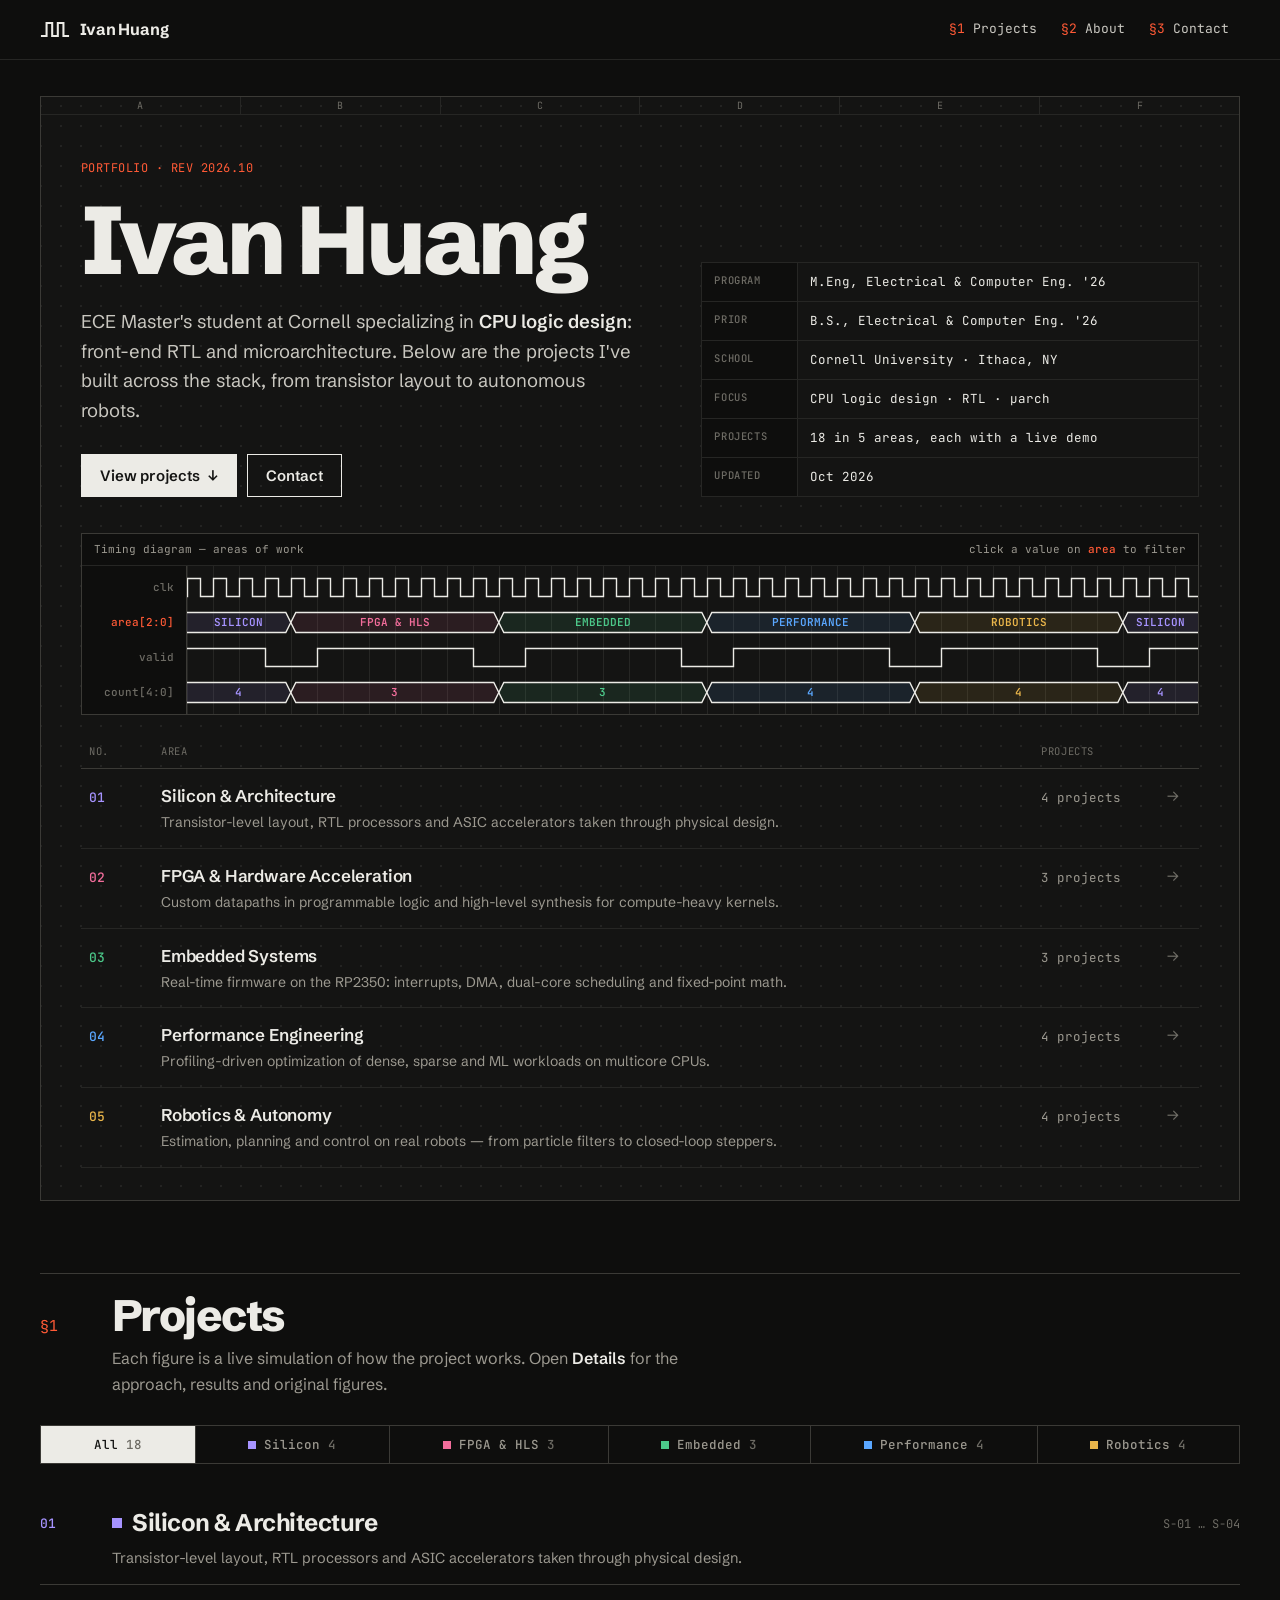
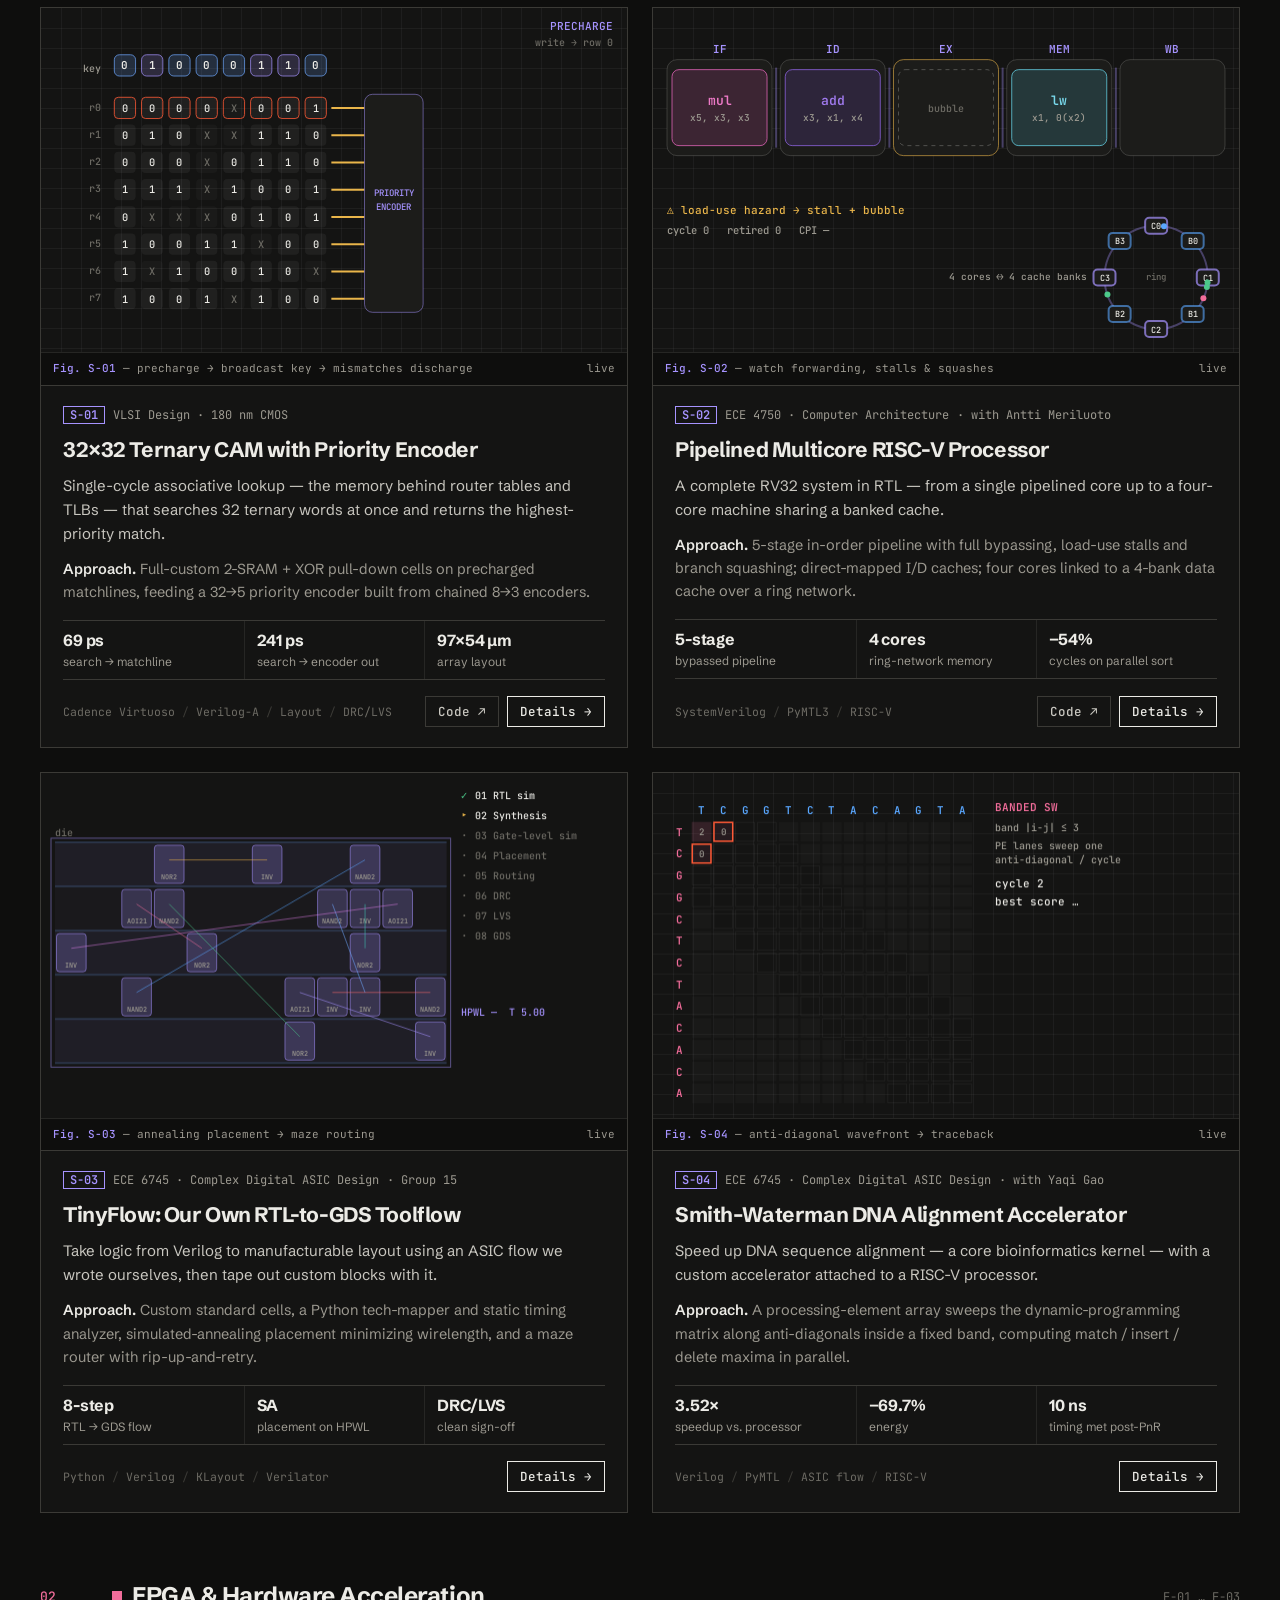
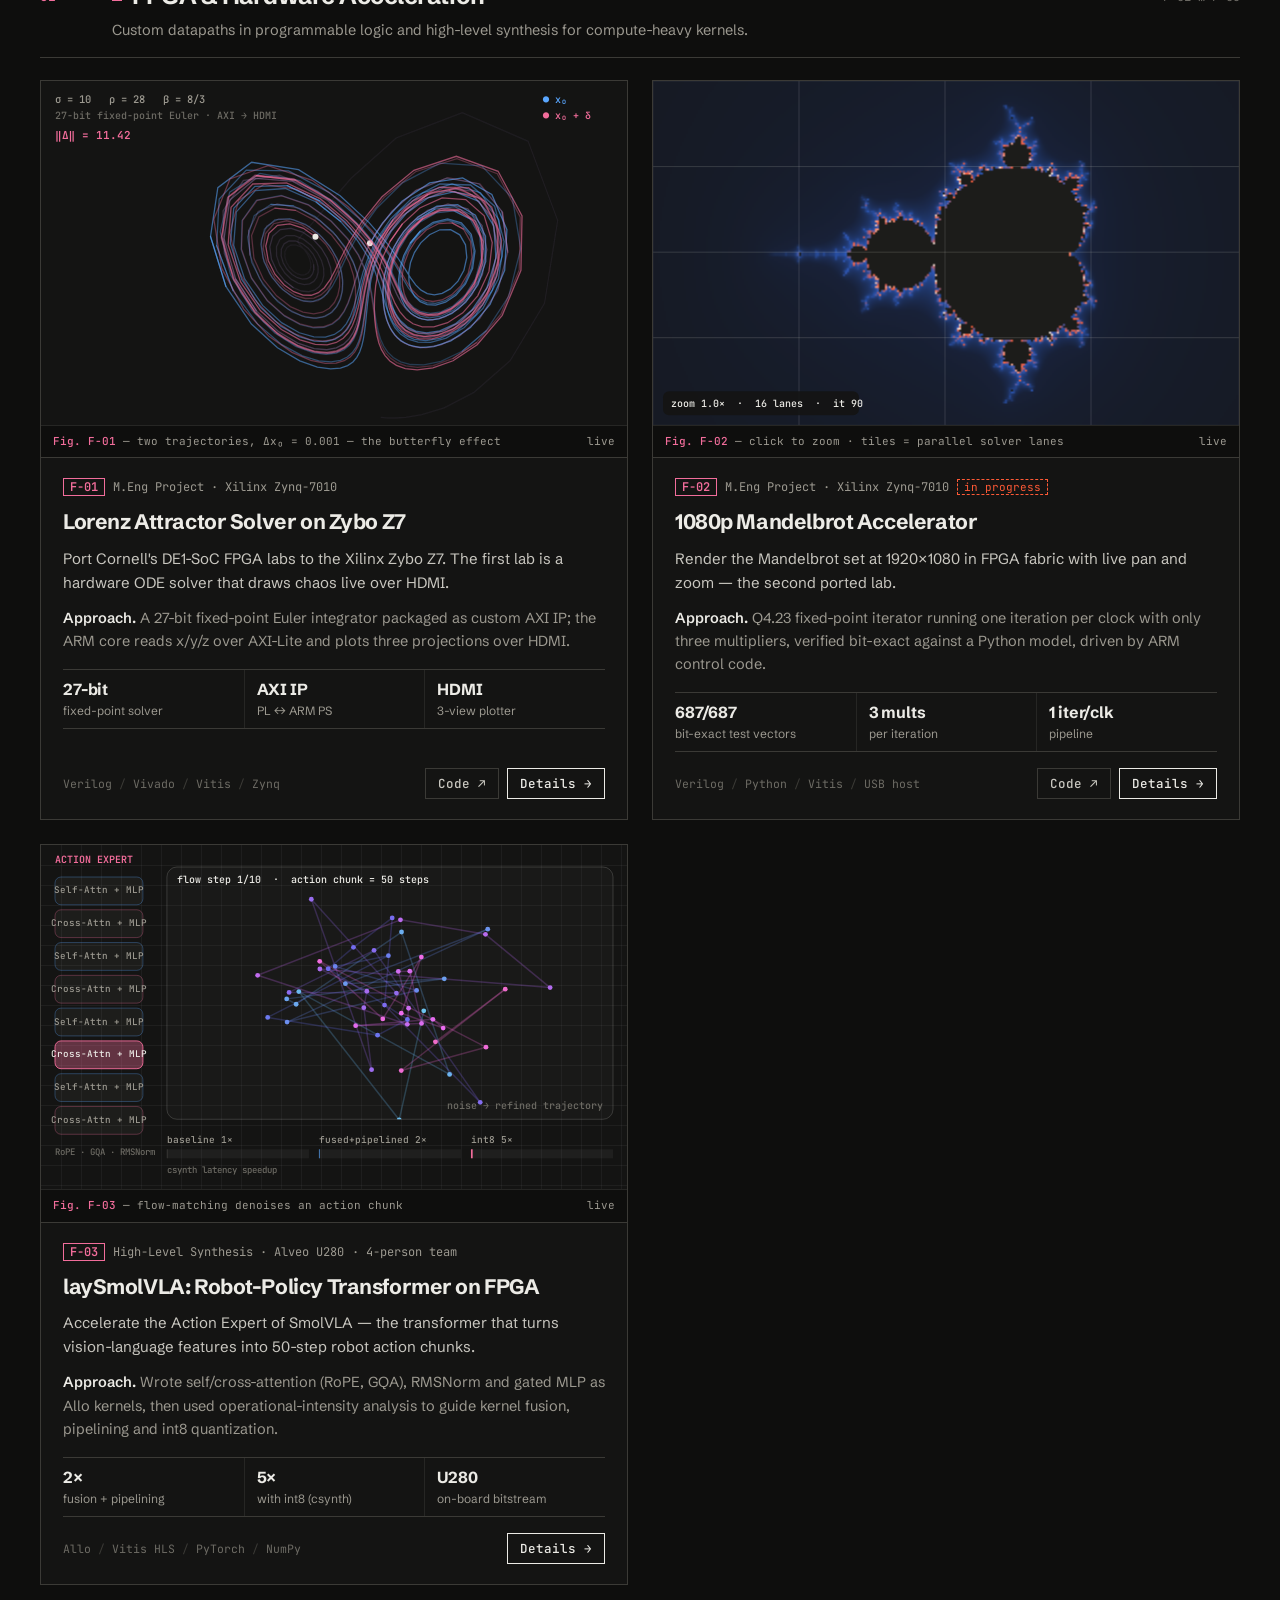
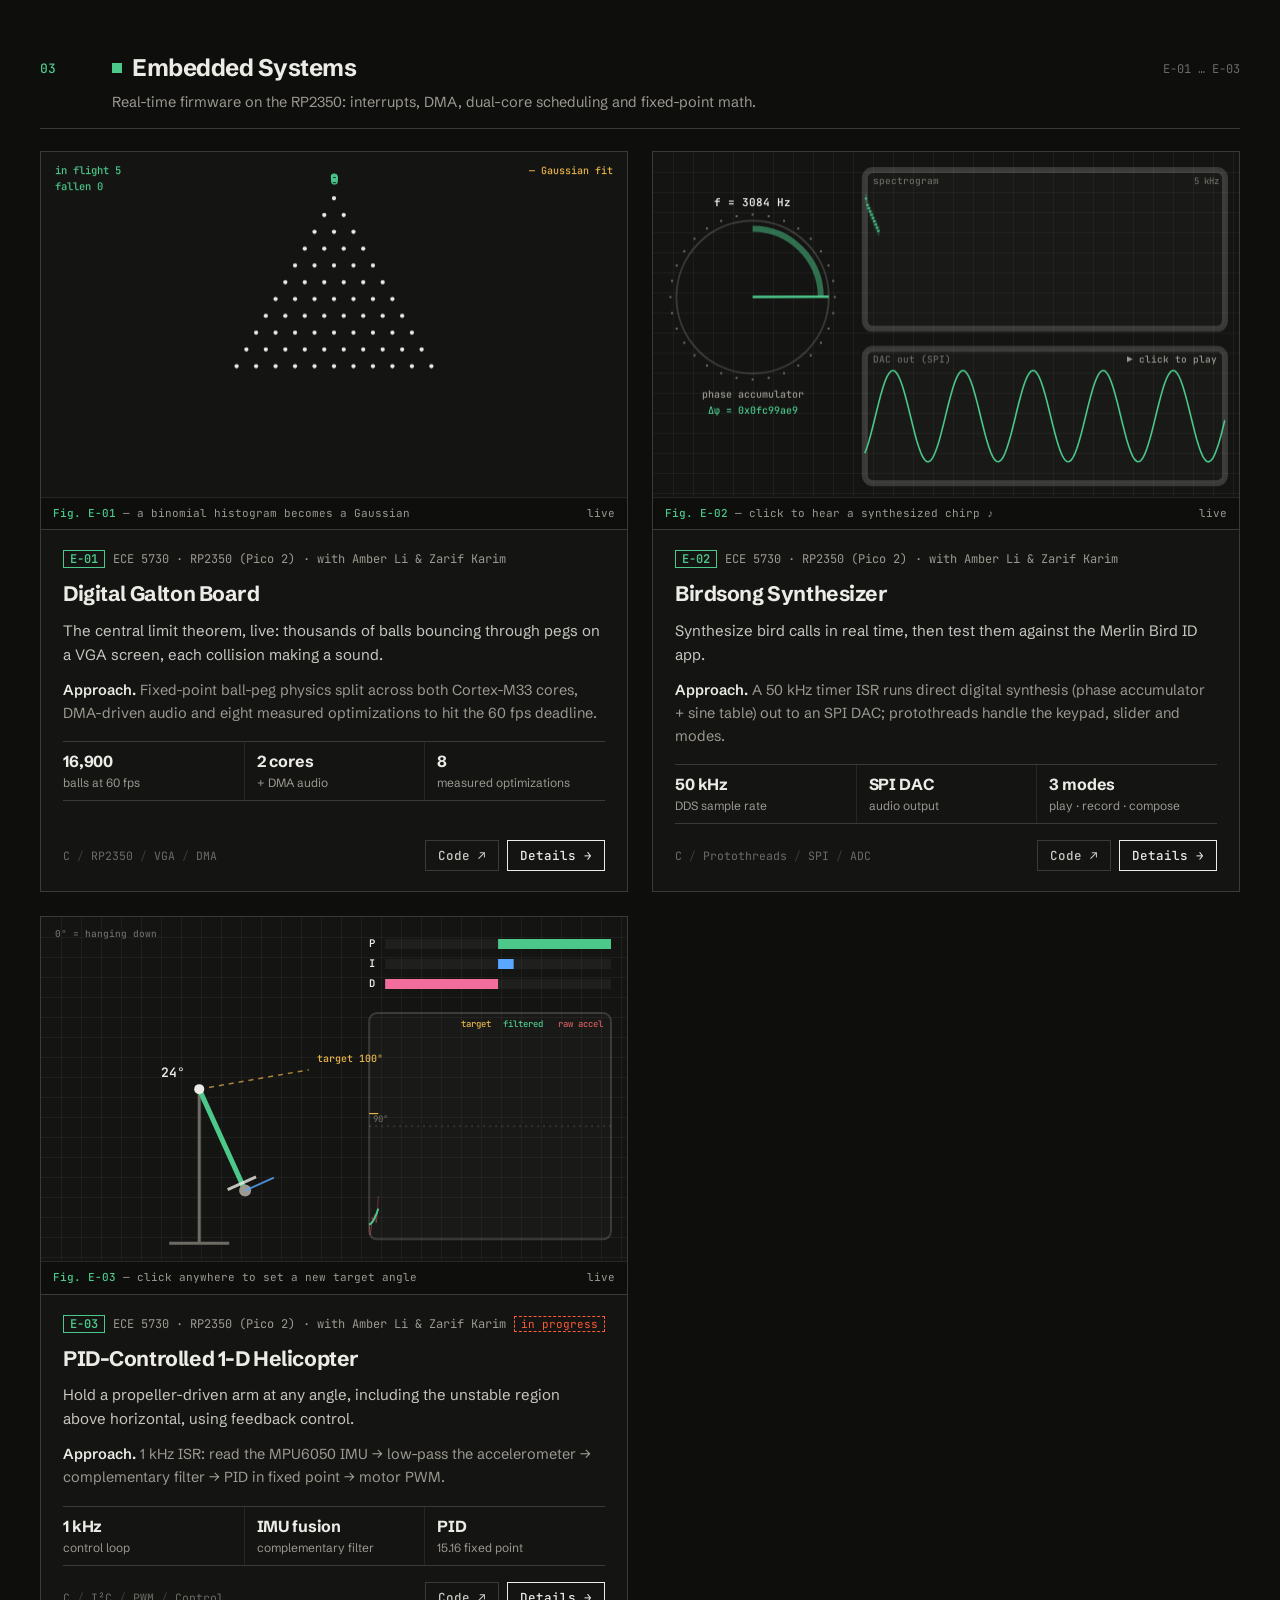
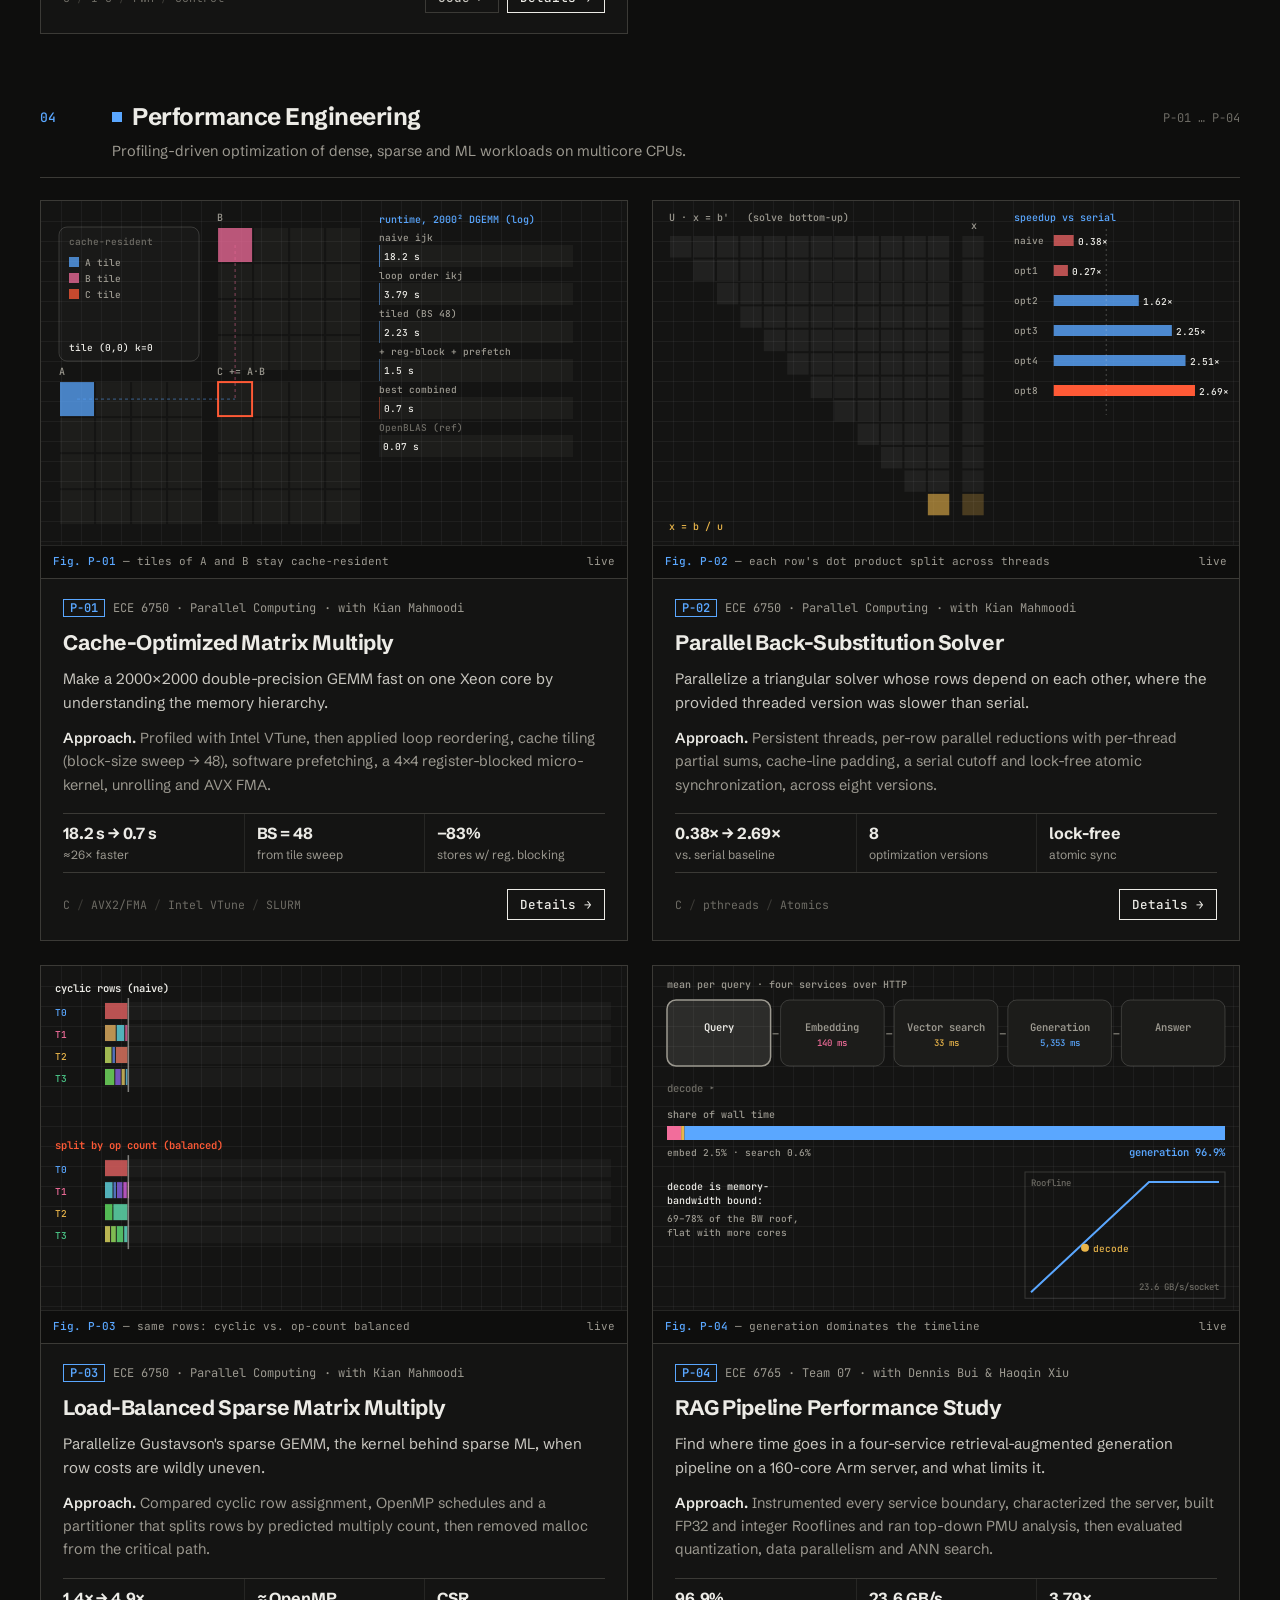
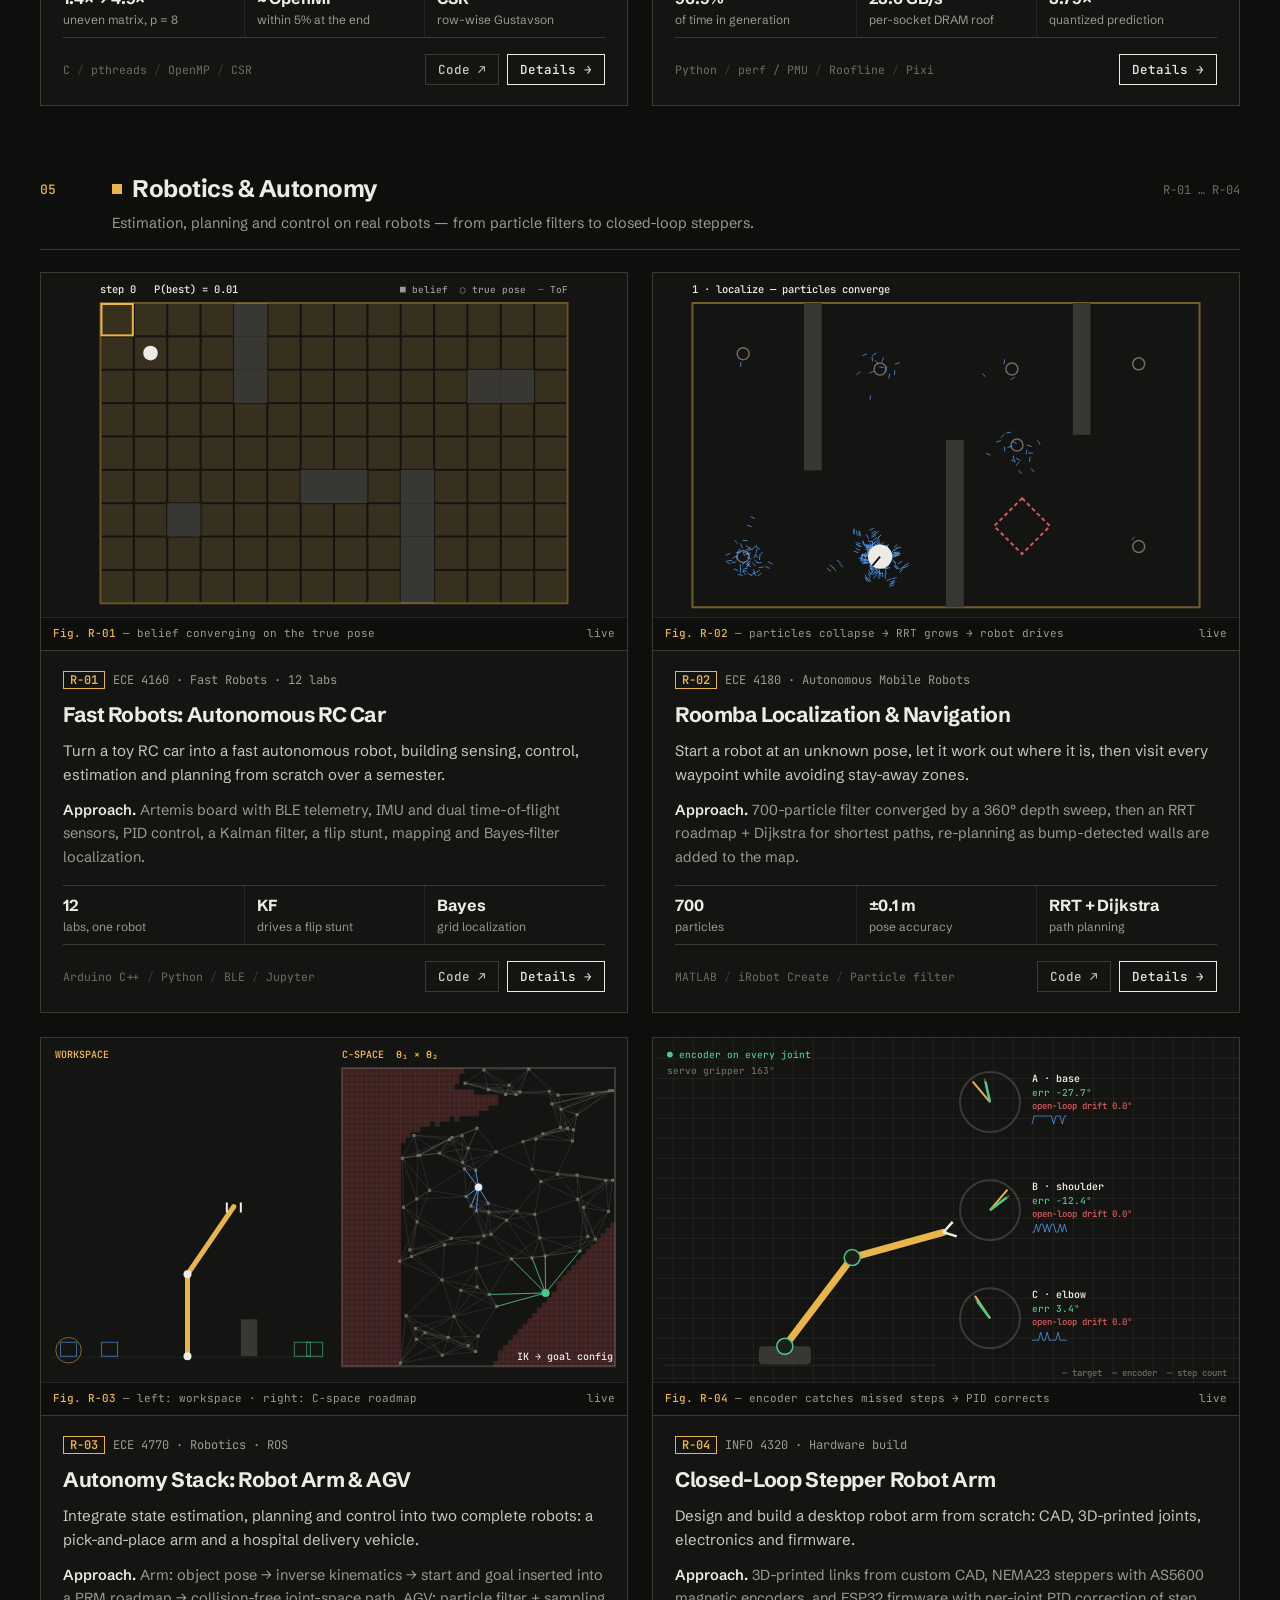
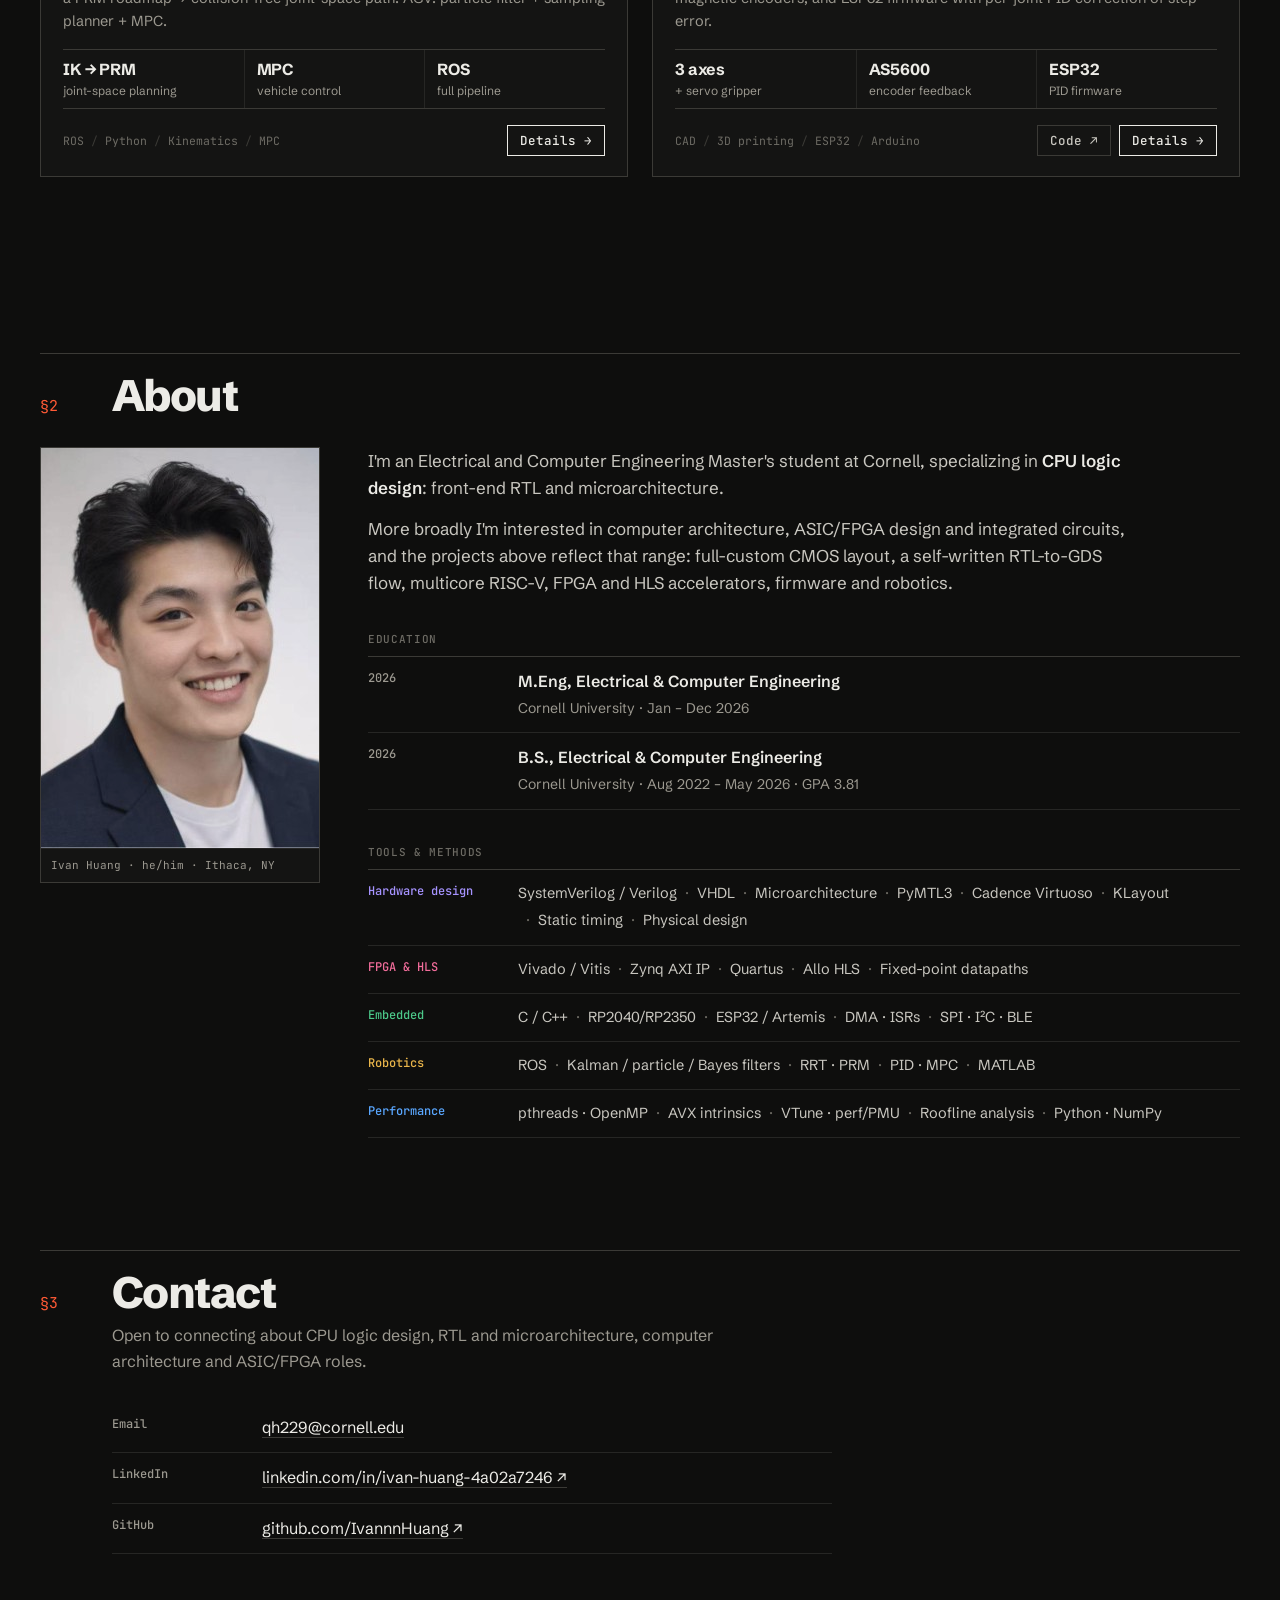
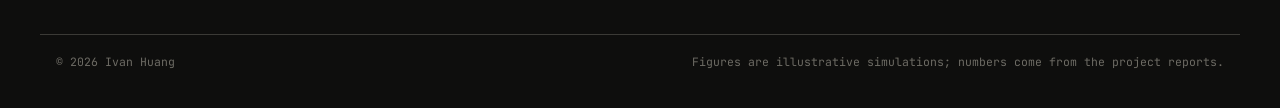
==== commit b8e202c1: "Switch to a dark instrument-screen theme Keeps the drawing-sheet layout (title block, timing diagram" ====
--- a/index.html
+++ b/index.html
@@ -5,7 +5,8 @@
   <meta name="viewport" content="width=device-width, initial-scale=1">
   <title>Ivan Huang — Portfolio</title>
   <meta name="description" content="Ivan Huang — Cornell ECE M.Eng, CPU logic design. Projects across silicon, FPGA acceleration, embedded systems, performance engineering and robotics, each with a live demo.">
-  <link rel="icon" href="data:image/svg+xml,%3Csvg xmlns='http://www.w3.org/2000/svg' viewBox='0 0 32 32'%3E%3Crect width='32' height='32' fill='%23f4f2ec'/%3E%3Cpath d='M4 22h6V10h6v12h6V10h6' fill='none' stroke='%231a1a19' stroke-width='2.4'/%3E%3C/svg%3E">
+  <meta name="theme-color" content="#0e0e0d">
+  <link rel="icon" href="data:image/svg+xml,%3Csvg xmlns='http://www.w3.org/2000/svg' viewBox='0 0 32 32'%3E%3Crect width='32' height='32' fill='%230e0e0d'/%3E%3Cpath d='M4 22h6V10h6v12h6V10h6' fill='none' stroke='%23ecebe6' stroke-width='2.4'/%3E%3C/svg%3E">
   <link rel="preconnect" href="https://fonts.googleapis.com">
   <link rel="preconnect" href="https://fonts.gstatic.com" crossorigin>
   <link href="https://fonts.googleapis.com/css2?family=JetBrains+Mono:wght@400;500;600&family=Schibsted+Grotesk:wght@400;500;600;700;800&display=swap" rel="stylesheet">
--- a/css/style.css
+++ b/css/style.css
@@ -1,24 +1,25 @@
 /* =========================================================
    Ivan Huang — portfolio
-   Light "engineering drawing sheet" theme: paper, ink, ruled lines,
-   one vermilion mark-up accent.
+   Dark "instrument screen" theme: graphite, light ink, ruled lines,
+   one signal-red accent.
    ========================================================= */
 :root {
-  --paper: #f4f2ec;
-  --sheet: #fbfaf7;
-  --ink: #1a1a19;
-  --ink-2: #3a3935;
-  --muted: #5f5d57;
-  --dim: #8f8c83;
-  --rule: #d9d5ca;
-  --rule-2: #b9b4a8;
-  --mark: #c8371a;
-
-  --c-silicon: #5a3fb0;
-  --c-fpga: #b8325f;
-  --c-embedded: #1f7a45;
-  --c-robotics: #b86e00;
-  --c-perf: #1f5fbf;
+  color-scheme: dark;
+  --paper: #0e0e0d;
+  --sheet: #141413;
+  --ink: #ecebe6;
+  --ink-2: #c9c7c0;
+  --muted: #9c9990;
+  --dim: #6d6b64;
+  --rule: #262624;
+  --rule-2: #3b3a36;
+  --mark: #ff5a36;
+
+  --c-silicon: #a693ff;
+  --c-fpga: #f26d9b;
+  --c-embedded: #4cc98a;
+  --c-robotics: #e9b54a;
+  --c-perf: #5aa7ff;
 
   --font-body: "Schibsted Grotesk", system-ui, -apple-system, "Segoe UI", sans-serif;
   --font-mono: "JetBrains Mono", ui-monospace, SFMono-Regular, Menlo, monospace;
@@ -71,7 +72,9 @@
 .hero { padding: 36px var(--gutter) 16px; }
 .sheet {
   position: relative; max-width: var(--max); margin: 0 auto; background: var(--sheet);
-  border: 1.5px solid var(--ink); padding: 40px 40px 32px;
+  border: 1.5px solid var(--rule-2); padding: 40px 40px 32px;
+  background-image: radial-gradient(rgba(236, 235, 230, .07) 1px, transparent 1.2px);
+  background-size: 20px 20px; background-position: -10px -1px;
 }
 .zones { position: absolute; inset: 0 0 auto 0; display: flex; height: 18px; border-bottom: 1px solid var(--rule); }
 .zones span { flex: 1; text-align: center; font-size: 10px; line-height: 18px; color: var(--dim); }
@@ -84,13 +87,13 @@
 .lede b { color: var(--ink); }
 .hero-cta { display: flex; flex-wrap: wrap; gap: 10px; }
 
-.titleblock { width: 100%; border-collapse: collapse; border: 1.5px solid var(--ink); font-size: 12.5px; }
-.titleblock th, .titleblock td { border: 1px solid var(--rule-2); padding: 9px 12px; text-align: left; vertical-align: top; }
+.titleblock { width: 100%; border-collapse: collapse; border: 1.5px solid var(--rule-2); background: var(--sheet); font-size: 12.5px; }
+.titleblock th, .titleblock td { border: 1px solid var(--rule); padding: 9px 12px; text-align: left; vertical-align: top; }
 .titleblock th { width: 96px; font-weight: 500; font-size: 10.5px; letter-spacing: .06em; text-transform: uppercase; color: var(--dim); background: var(--paper); }
 .titleblock td { color: var(--ink); }
 
 /* timing diagram */
-.wave { margin: 36px 0 0; border: 1px solid var(--rule-2); }
+.wave { margin: 36px 0 0; border: 1px solid var(--rule-2); background: var(--sheet); }
 .wave figcaption, .fig figcaption, .modal-fig figcaption {
   display: flex; justify-content: space-between; gap: 12px; flex-wrap: wrap;
   font-size: 11px; color: var(--muted); padding: 7px 12px; border-bottom: 1px solid var(--rule);
@@ -102,7 +105,7 @@
 /* index table */
 .toc { margin-top: 28px; }
 .toc-head, .toc li { display: grid; grid-template-columns: 56px minmax(0, 1fr) 110px 24px; gap: 16px; align-items: baseline; }
-.toc-head { font-size: 10.5px; letter-spacing: .06em; text-transform: uppercase; color: var(--dim); padding: 0 8px 8px; border-bottom: 1.5px solid var(--ink); }
+.toc-head { font-size: 10.5px; letter-spacing: .06em; text-transform: uppercase; color: var(--dim); padding: 0 8px 8px; border-bottom: 1.5px solid var(--rule-2); }
 .toc-head span:nth-child(3) { grid-column: 3 / 5; }
 .toc ol { list-style: none; margin: 0; padding: 0; }
 .toc li { padding: 13px 8px; border-bottom: 1px solid var(--rule); cursor: pointer; transition: background .15s; }
@@ -116,7 +119,7 @@
 
 /* ---------- sections ---------- */
 section.projects, section.about, section.contact { max-width: calc(var(--max) + 2 * var(--gutter)); margin: 0 auto; padding: 56px var(--gutter); }
-.section-head { display: grid; grid-template-columns: 64px minmax(0, 1fr); gap: 8px; align-items: baseline; border-top: 1.5px solid var(--ink); padding-top: 18px; margin-bottom: 28px; }
+.section-head { display: grid; grid-template-columns: 64px minmax(0, 1fr); gap: 8px; align-items: baseline; border-top: 1.5px solid var(--rule-2); padding-top: 18px; margin-bottom: 28px; }
 .sec { font-size: 15px; color: var(--mark); }
 .section-head h2 { font-size: clamp(30px, 4vw, 44px); font-weight: 800; letter-spacing: -0.035em; line-height: 1.05; }
 .section-sub { color: var(--muted); max-width: 640px; margin: 8px 0 0; }
@@ -139,7 +142,7 @@
 .tab span { color: var(--dim); }
 .tab:hover { background: var(--sheet); color: var(--ink); }
 .tab[aria-selected="true"] { background: var(--ink); color: var(--sheet); }
-.tab[aria-selected="true"] span { color: var(--rule-2); }
+.tab[aria-selected="true"] span { color: var(--dim); }
 
 /* ---------- catalog ---------- */
 .category { margin-bottom: 64px; }
@@ -158,11 +161,11 @@
   display: flex; flex-direction: column; background: var(--sheet); border: 1px solid var(--rule-2);
   transition: border-color .15s, box-shadow .15s;
 }
-.card:hover { border-color: var(--ink); box-shadow: 6px 6px 0 var(--rule); }
+.card:hover { border-color: var(--muted); box-shadow: 6px 6px 0 var(--rule); }
 .fig { margin: 0; border-bottom: 1px solid var(--rule-2); }
 .fig figcaption { border-bottom: 0; border-top: 1px solid var(--rule); }
 .fig figcaption .pn { color: var(--accent); font-weight: 500; }
-.demo { position: relative; aspect-ratio: 16 / 9.4; background: #fbfaf7; }
+.demo { position: relative; aspect-ratio: 16 / 9.4; background: var(--sheet); }
 .demo canvas { position: absolute; inset: 0; width: 100%; height: 100%; display: block; }
 
 .card-body { display: flex; flex-direction: column; gap: 12px; padding: 20px 22px 20px; flex: 1; }
@@ -198,11 +201,11 @@
 /* ---------- about ---------- */
 .about-grid { display: grid; grid-template-columns: 280px minmax(0, 1fr); gap: 48px; align-items: start; }
 .portrait { margin: 0; border: 1px solid var(--rule-2); background: var(--sheet); position: sticky; top: 120px; }
-.portrait img { width: 100%; aspect-ratio: 1; object-fit: cover; filter: saturate(.92); }
+.portrait img { width: 100%; aspect-ratio: 1; object-fit: cover; filter: saturate(.9) brightness(.94); }
 .portrait figcaption { font-size: 11px; color: var(--muted); padding: 8px 10px; border-top: 1px solid var(--rule); }
 .about-copy > p { color: var(--ink-2); font-size: 17px; margin: 0 0 14px; max-width: 760px; }
 .about-copy > p b { color: var(--ink); }
-.table-title { margin: 34px 0 0; font-size: 11px; font-weight: 500; letter-spacing: .06em; text-transform: uppercase; color: var(--dim); padding-bottom: 8px; border-bottom: 1.5px solid var(--ink); }
+.table-title { margin: 34px 0 0; font-size: 11px; font-weight: 500; letter-spacing: .06em; text-transform: uppercase; color: var(--dim); padding-bottom: 8px; border-bottom: 1.5px solid var(--rule-2); }
 
 .spec-table { width: 100%; border-collapse: collapse; }
 .spec-table th, .spec-table td { text-align: left; vertical-align: top; padding: 12px 0; border-bottom: 1px solid var(--rule); }
@@ -226,33 +229,34 @@
 .modal {
   --accent: var(--ink);
   width: min(1100px, calc(100vw - 32px)); max-height: calc(100vh - 48px); padding: 0;
-  border: 1.5px solid var(--ink); background: var(--sheet); color: var(--ink); overflow: hidden;
-  box-shadow: 10px 10px 0 rgba(26, 26, 25, .12);
-}
-.modal::backdrop { background: rgba(26, 26, 25, .38); }
+  border: 1.5px solid var(--rule-2); background: var(--sheet); color: var(--ink); overflow: hidden;
+  box-shadow: 0 24px 80px rgba(0, 0, 0, .6);
+}
+.modal::backdrop { background: rgba(0, 0, 0, .72); }
 .modal[open] { animation: modal-in .2s ease-out; }
 @keyframes modal-in { from { opacity: 0; transform: translateY(10px); } }
 .modal-shell { display: grid; grid-template-columns: 1.05fr 1fr; max-height: calc(100vh - 48px); }
 .modal-fig { margin: 0; display: flex; flex-direction: column; border-right: 1px solid var(--rule-2); }
-.modal-demo { position: relative; flex: 1; min-height: 360px; background: #fbfaf7; }
+.modal-demo { position: relative; flex: 1; min-height: 360px; background: var(--sheet); }
 .modal-demo canvas { position: absolute; inset: 0; width: 100%; height: 100%; }
 .modal-fig figcaption { border-bottom: 0; border-top: 1px solid var(--rule); }
 .modal-body { padding: 30px 32px 28px; overflow-y: auto; max-height: calc(100vh - 48px); }
 .modal-close {
   position: absolute; top: 12px; right: 12px; z-index: 3; width: 34px; height: 34px; cursor: pointer;
-  background: var(--sheet); color: var(--ink); border: 1px solid var(--ink); font-size: 14px;
+  background: var(--sheet); color: var(--ink); border: 1px solid var(--rule-2); font-size: 14px;
 }
 .modal-close:hover { background: var(--ink); color: var(--sheet); }
 .modal-body .card-meta { margin-bottom: 10px; padding-right: 40px; }
 .modal-body h3 { font-size: 30px; line-height: 1.1; font-weight: 800; letter-spacing: -0.03em; margin-bottom: 12px; }
 .modal-body .purpose { color: var(--ink-2); font-size: 16px; margin: 0 0 16px; }
-.modal-body h5 { font: 500 11px var(--font-mono); color: var(--dim); letter-spacing: .06em; text-transform: uppercase; margin: 26px 0 10px; padding-bottom: 6px; border-bottom: 1px solid var(--ink); }
+.modal-body h5 { font: 500 11px var(--font-mono); color: var(--dim); letter-spacing: .06em; text-transform: uppercase; margin: 26px 0 10px; padding-bottom: 6px; border-bottom: 1px solid var(--rule-2); }
 .steps { list-style: none; margin: 0; padding: 0; counter-reset: s; }
 .steps li { counter-increment: s; display: grid; grid-template-columns: 34px minmax(0, 1fr); padding: 9px 0; border-bottom: 1px solid var(--rule); color: var(--muted); font-size: 14.5px; }
 .steps li::before { content: counter(s, decimal-leading-zero); font: 500 11.5px/1.9 var(--font-mono); color: var(--accent); }
 .steps li b { color: var(--ink); font-weight: 600; }
 .figs { display: grid; gap: 14px; }
 .figs figure { margin: 0; border: 1px solid var(--rule-2); background: #fff; }
+.figs figure:not(.dark) img { filter: brightness(.9); }
 .figs figure.dark { background: #111; }
 .figs img { width: 100%; height: auto; }
 .figs figcaption { font: 400 11.5px var(--font-mono); color: var(--muted); padding: 7px 10px; border-top: 1px solid var(--rule); background: var(--paper); }
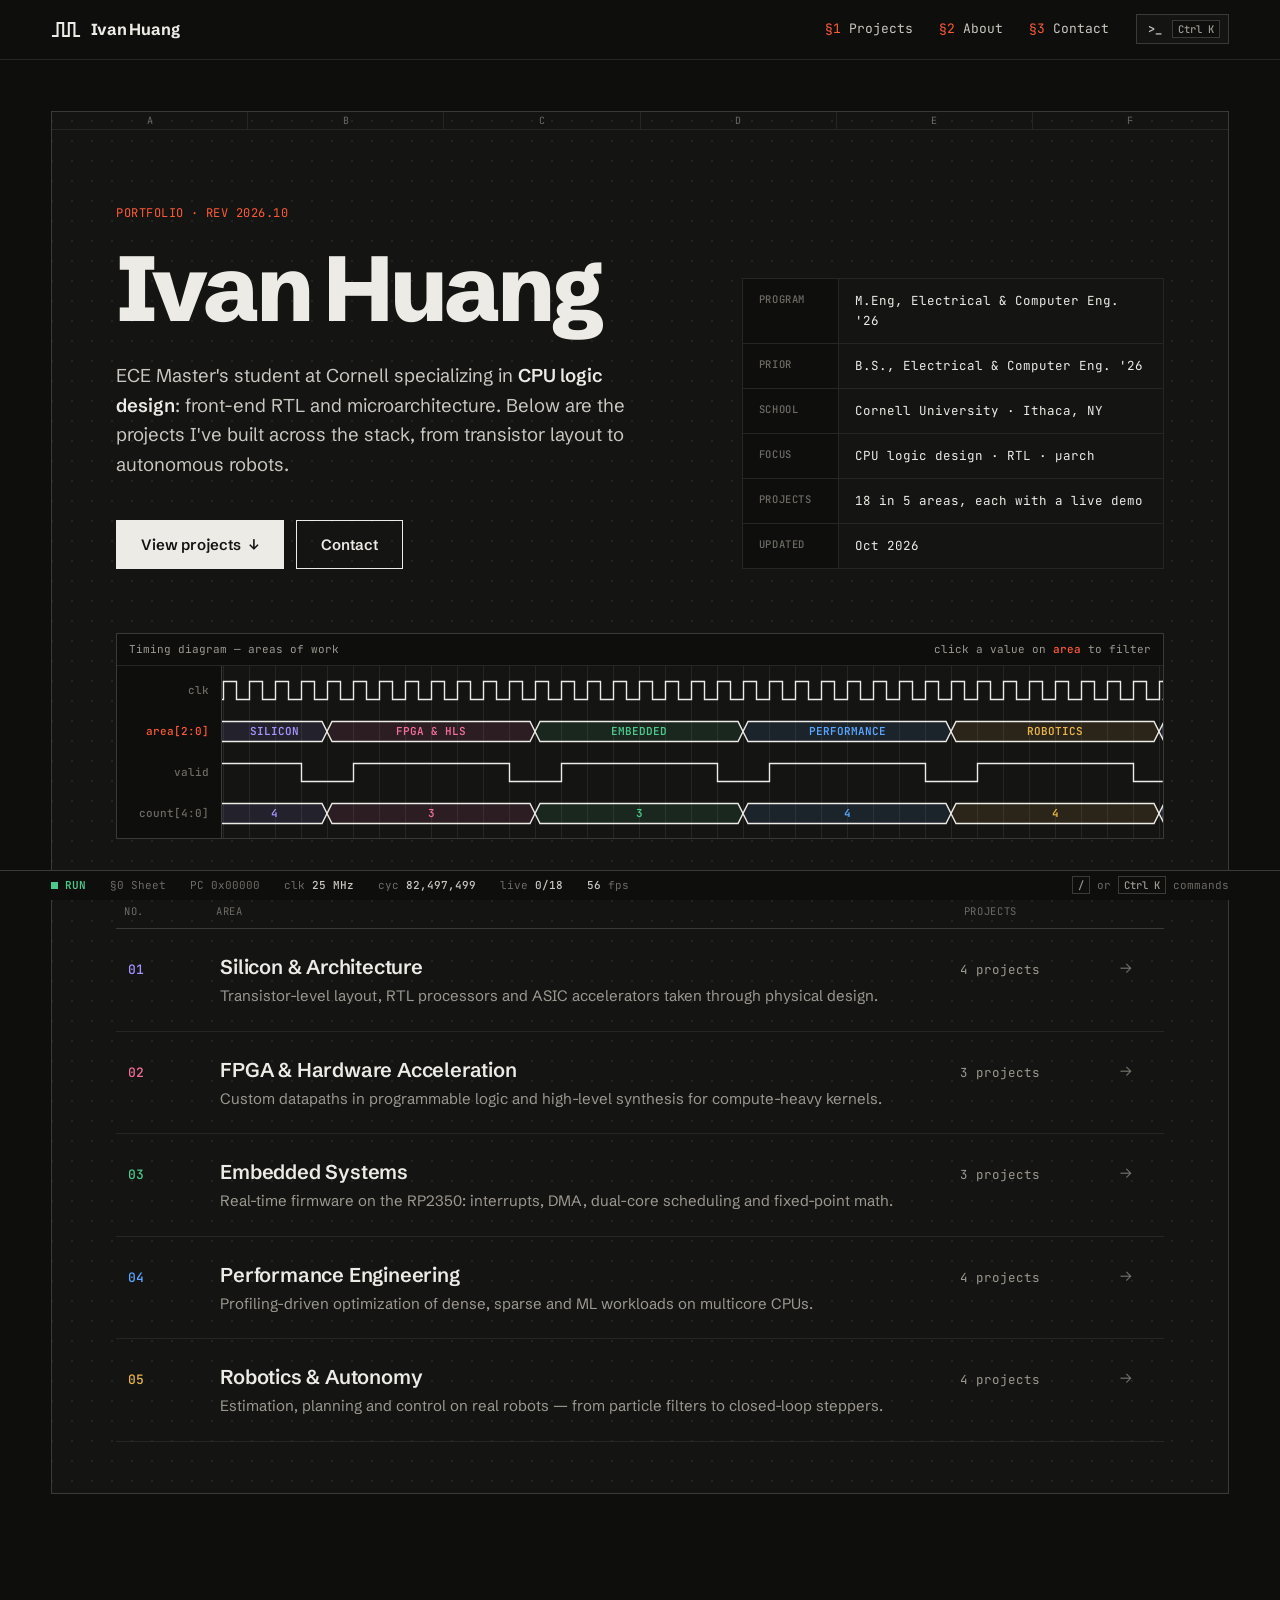
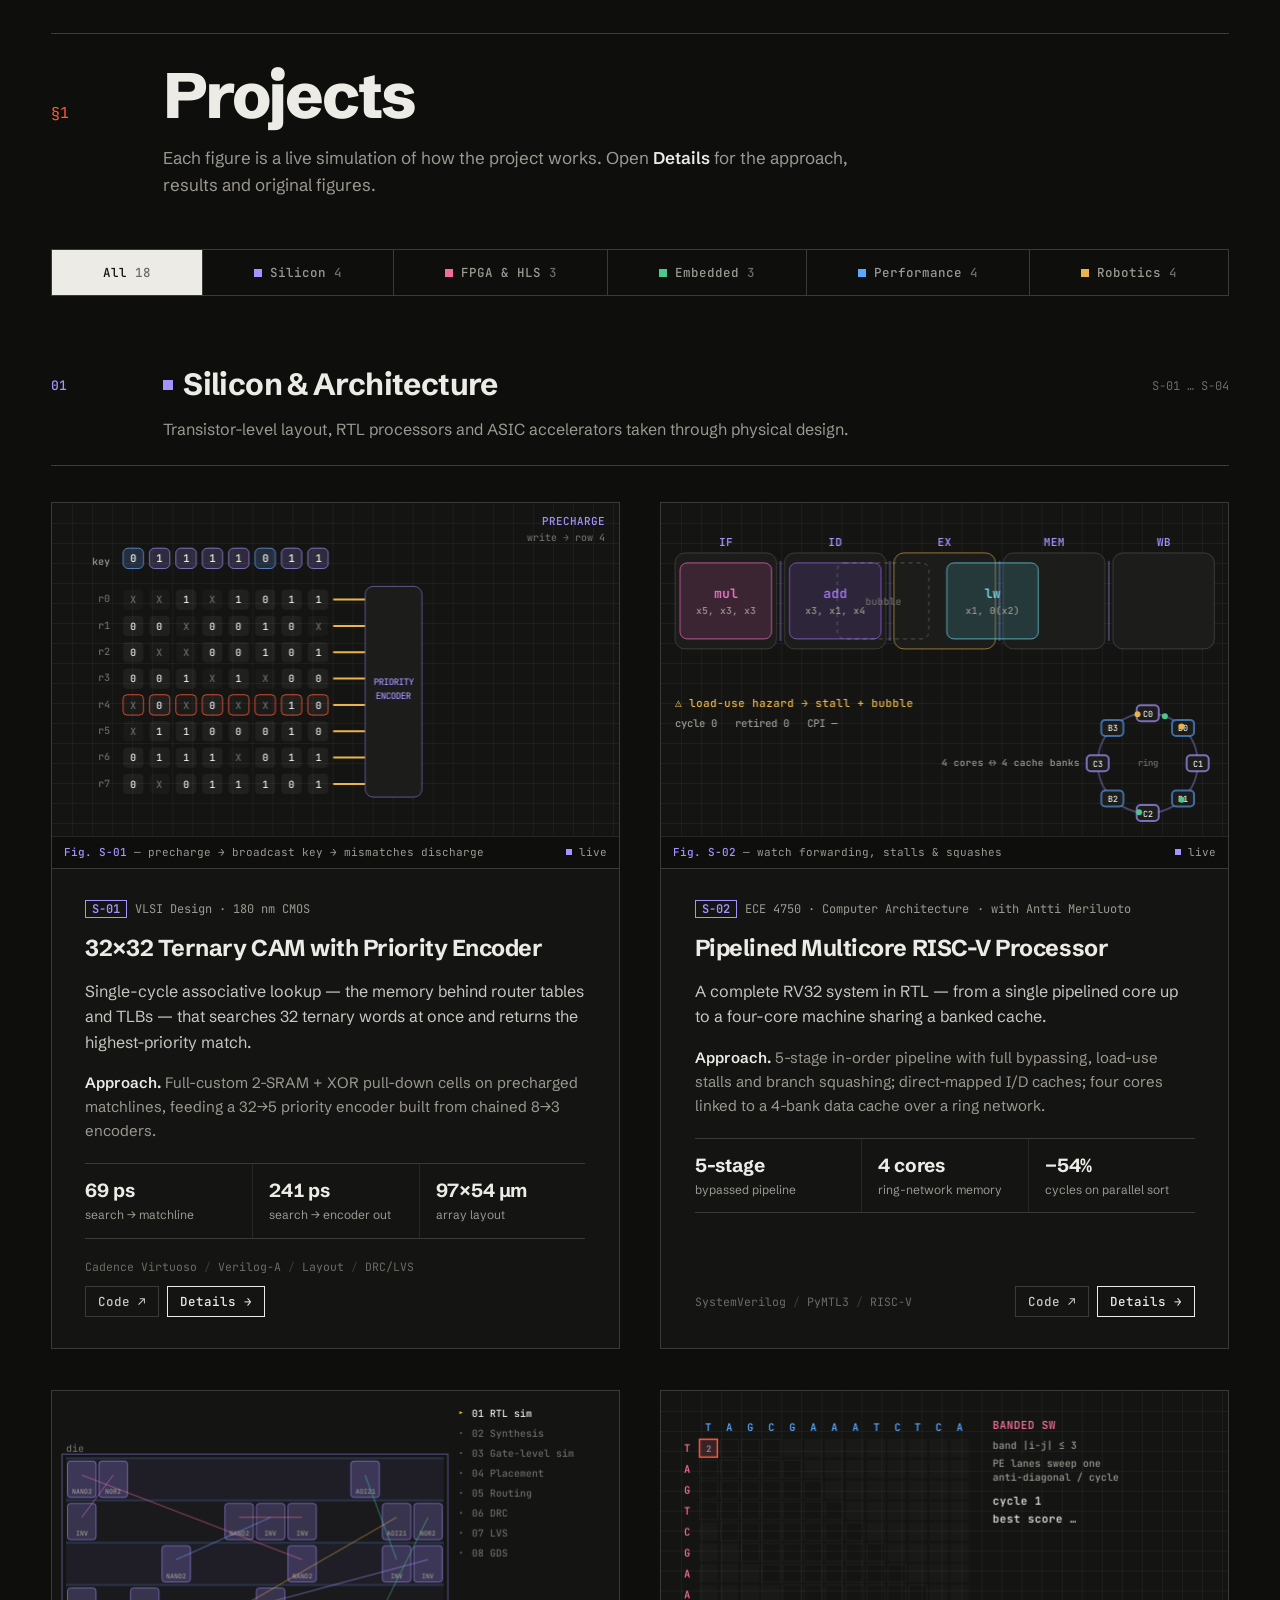
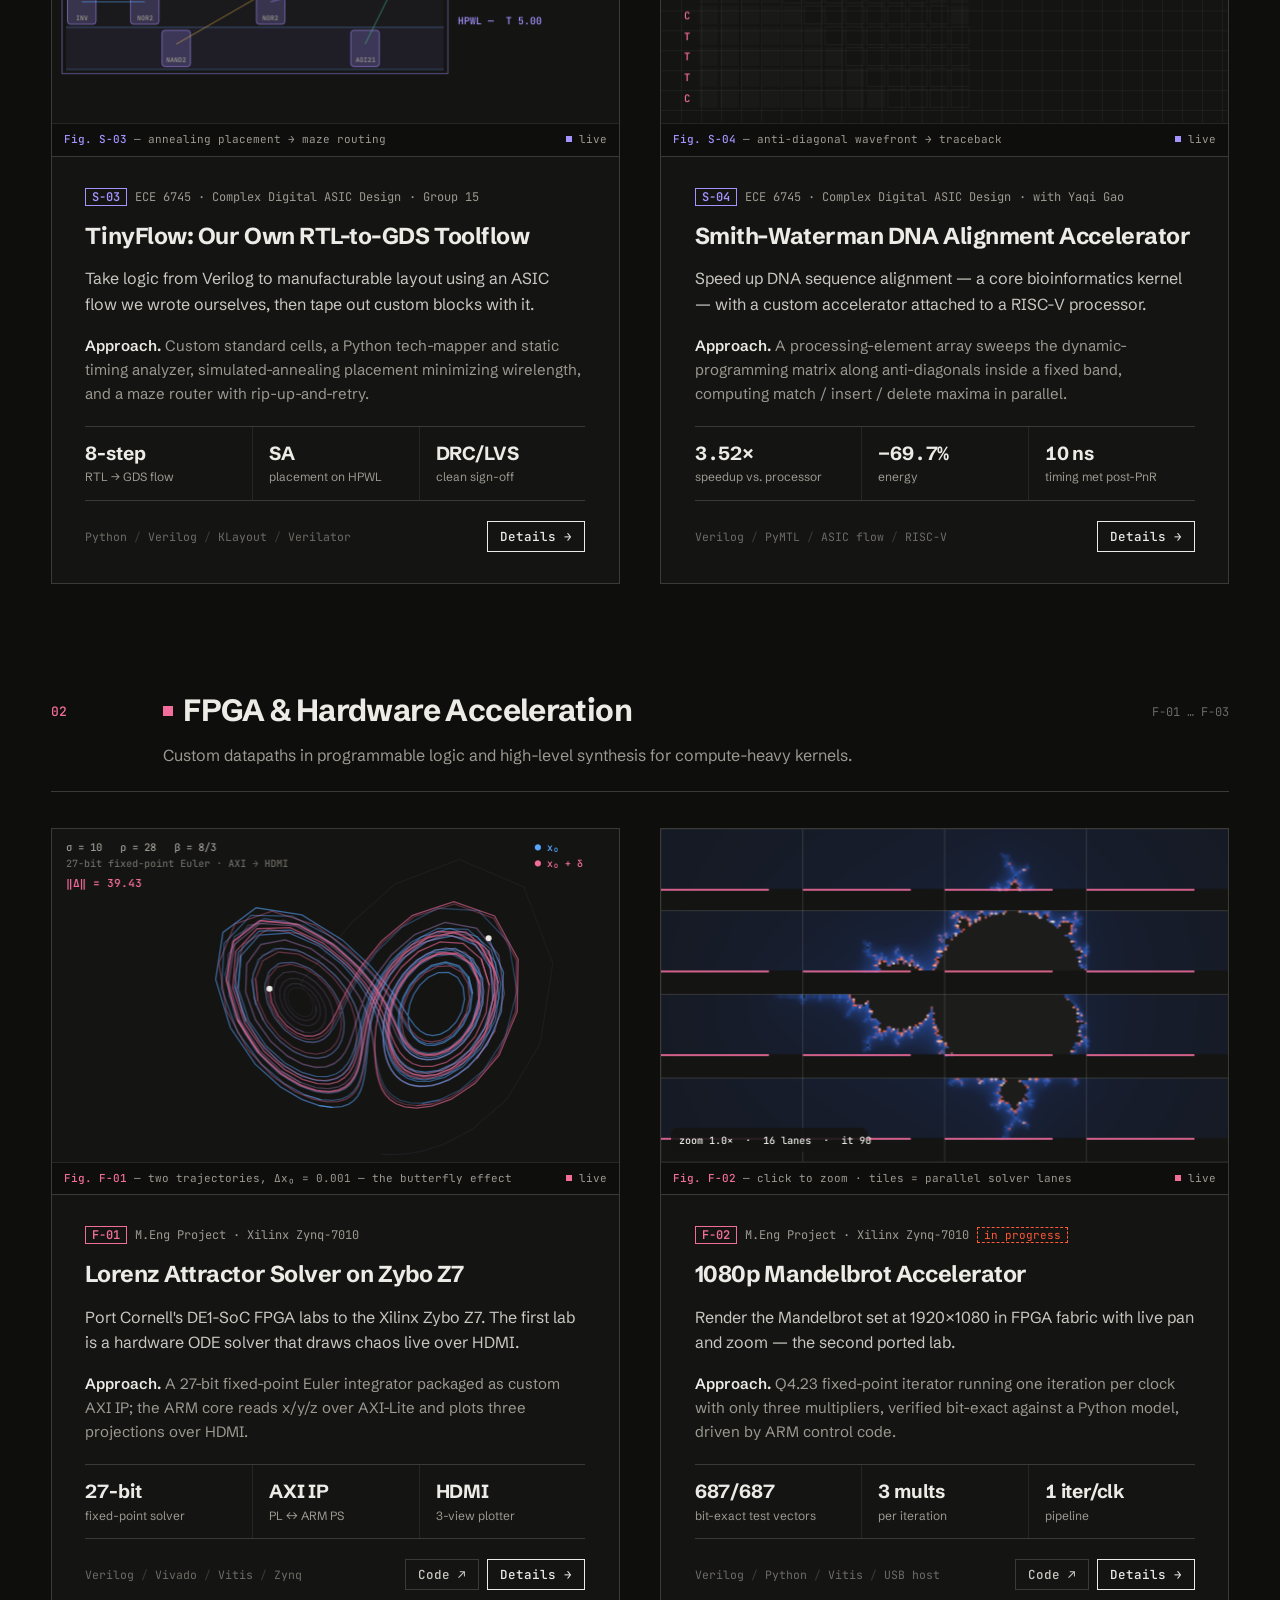
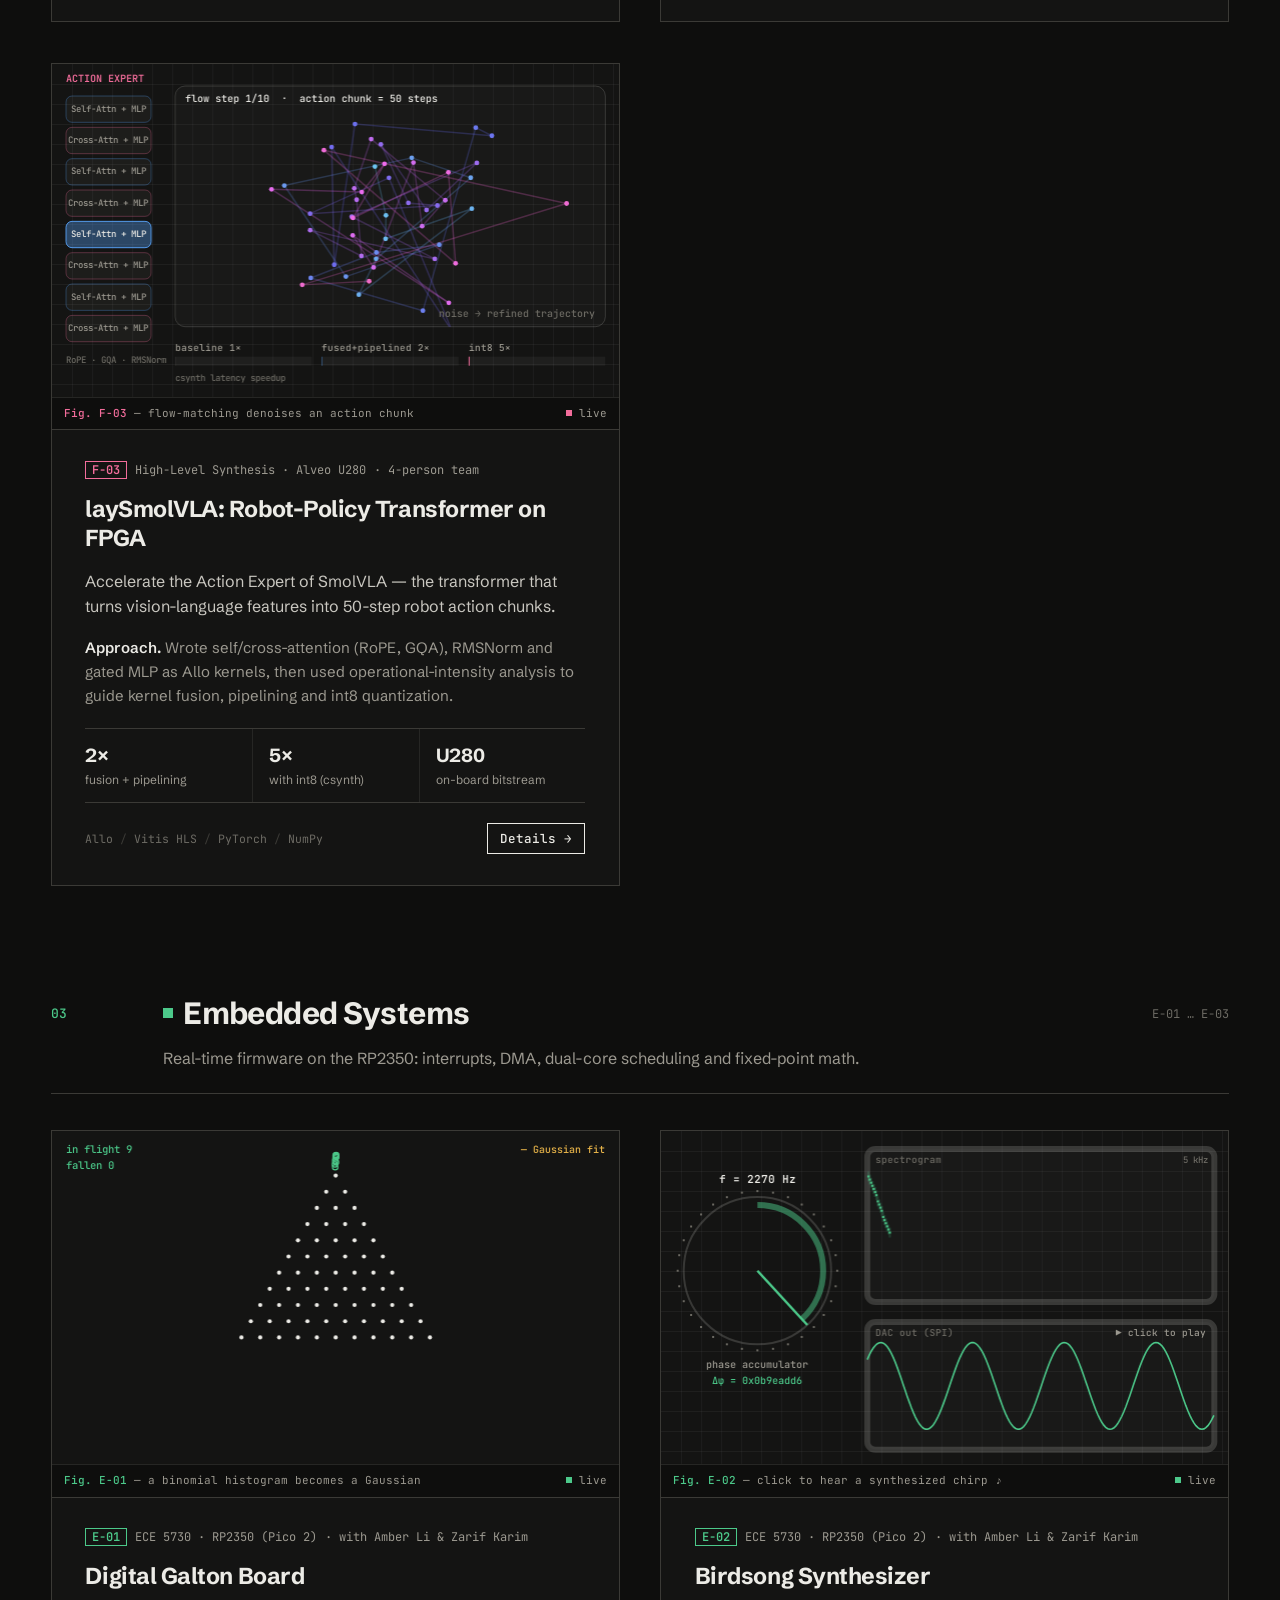
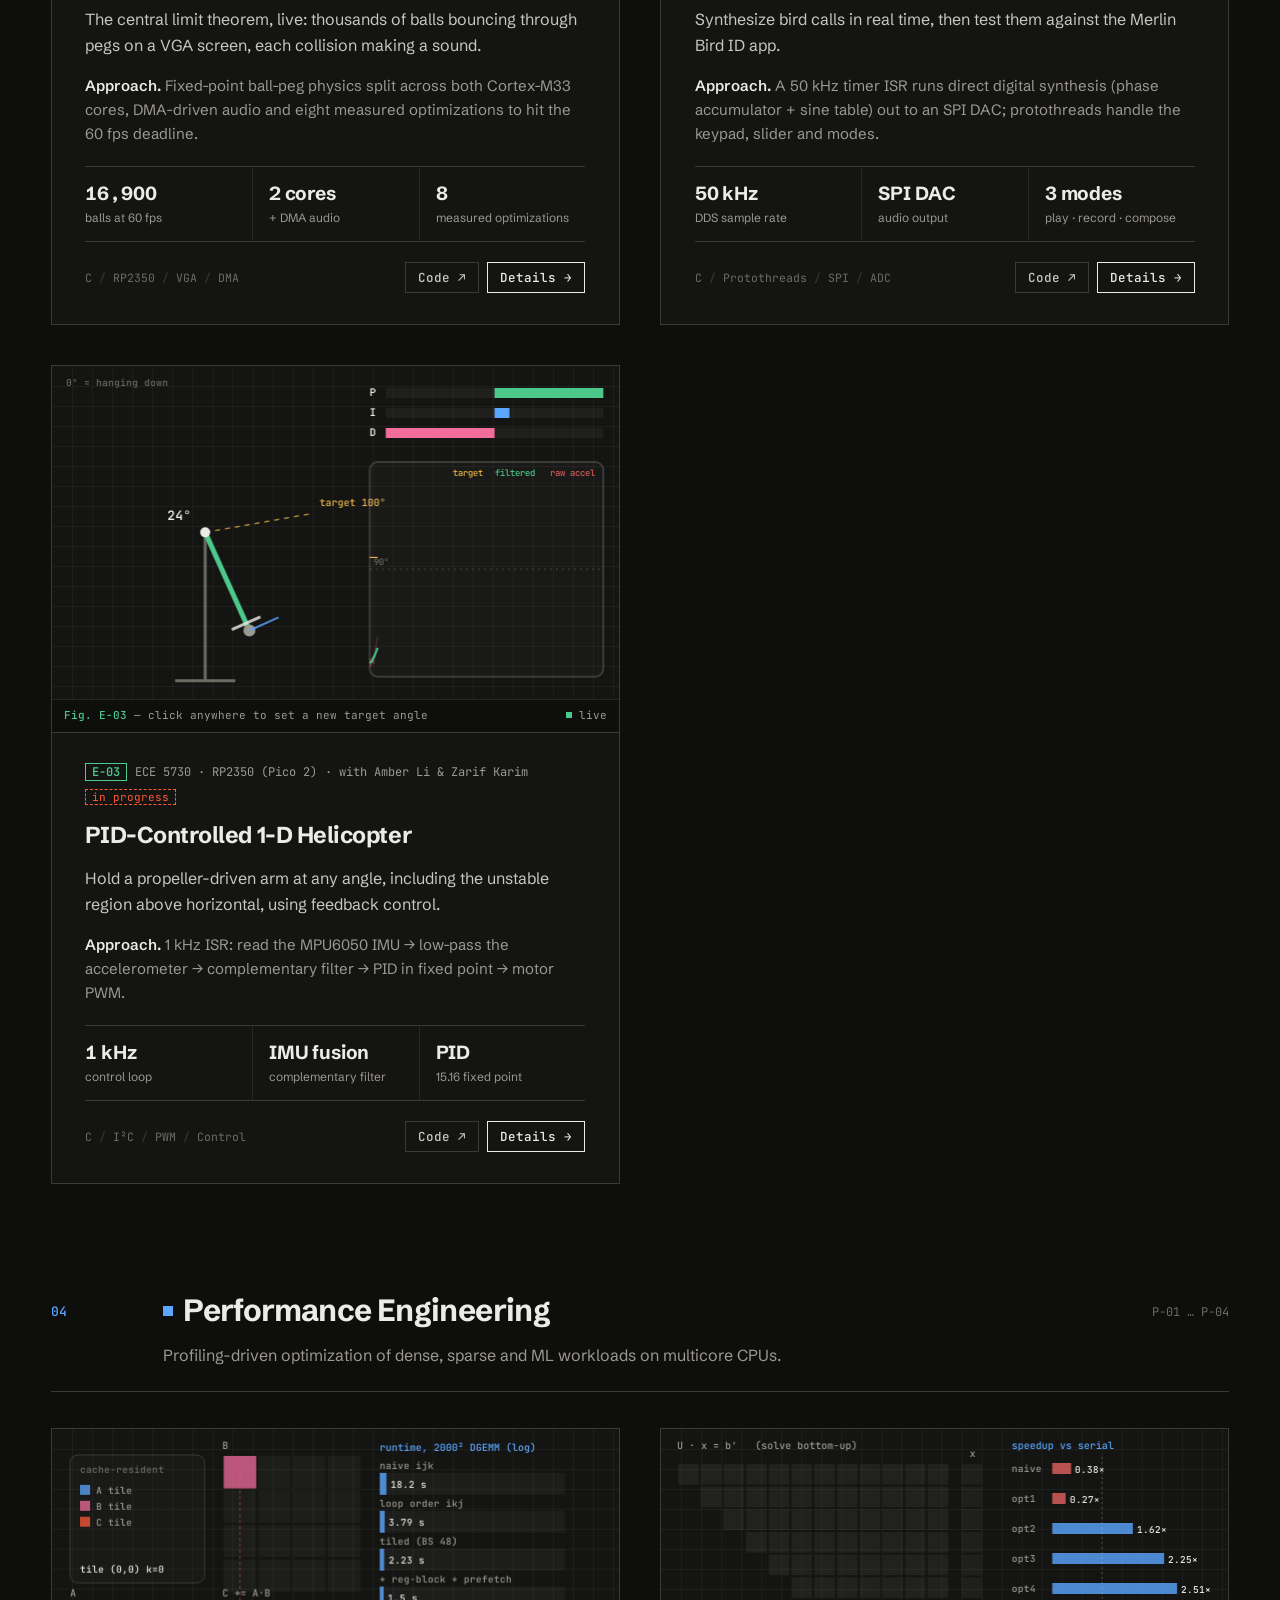
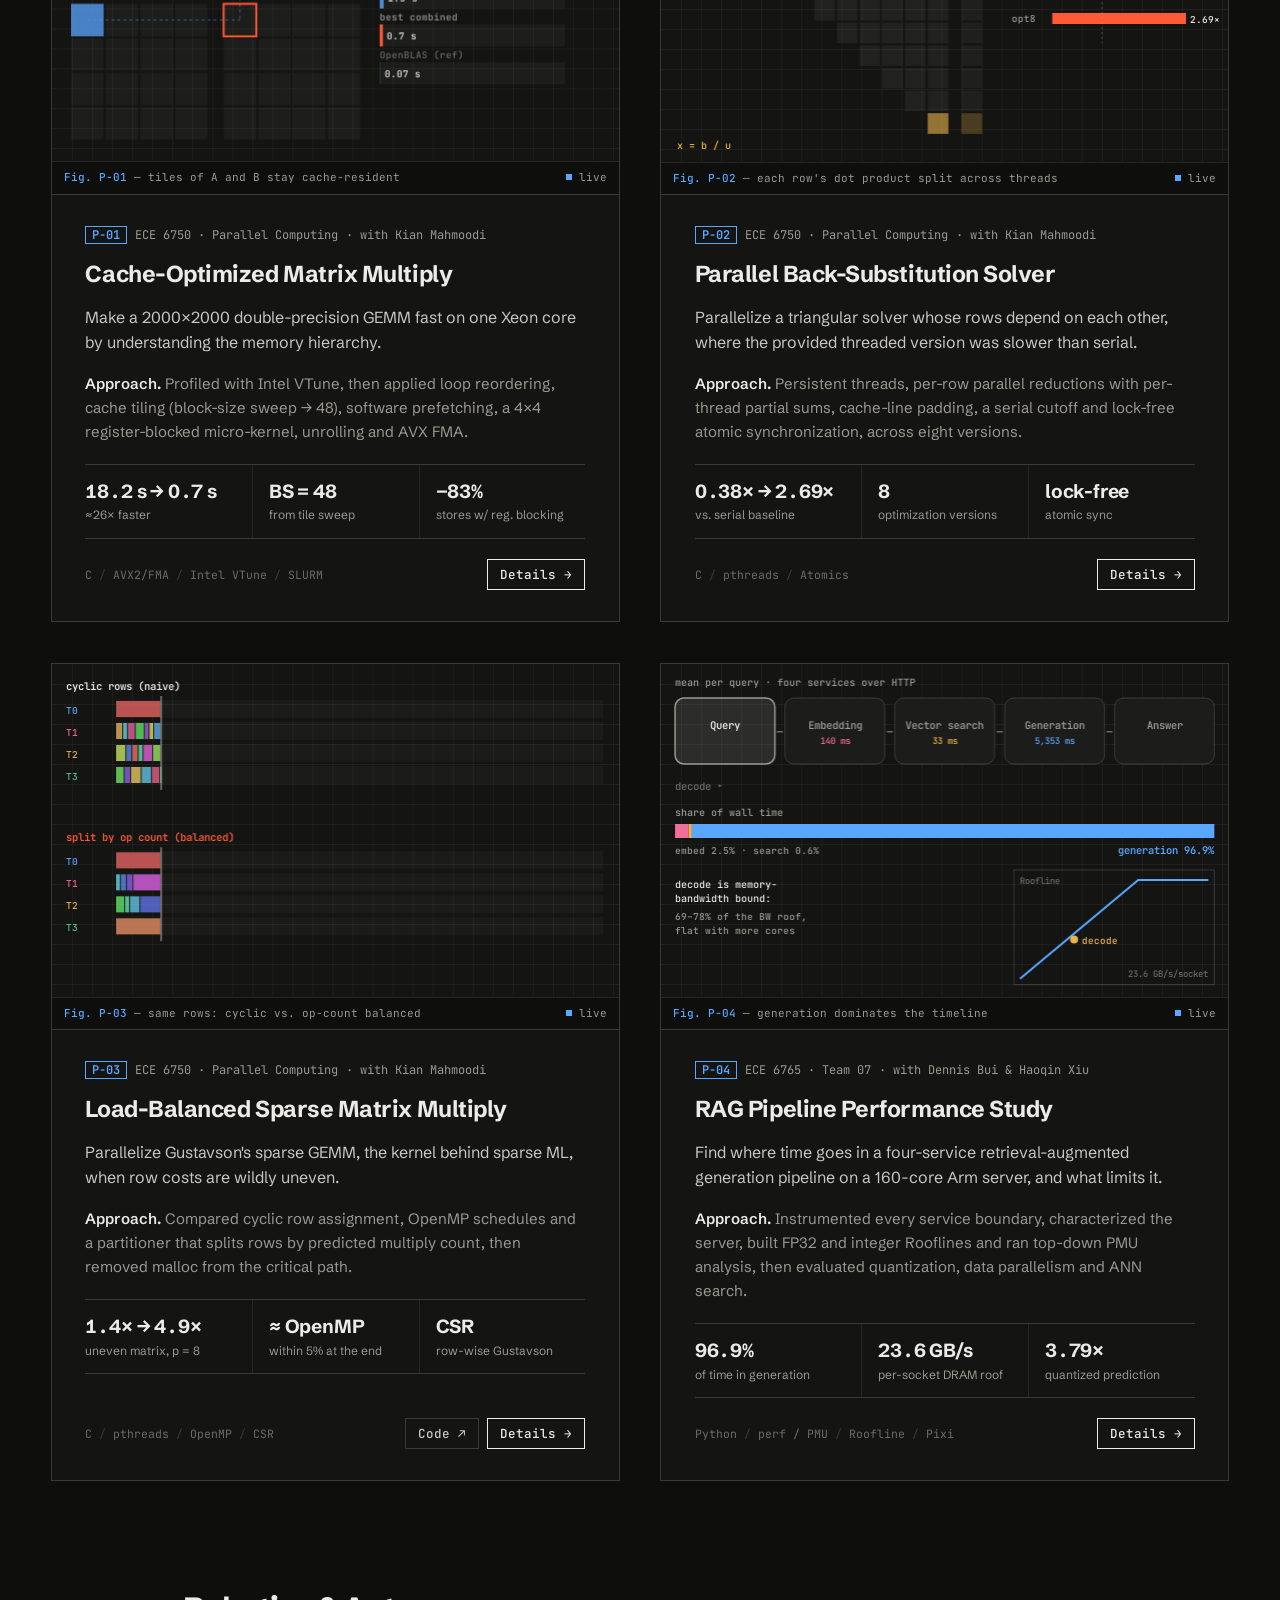
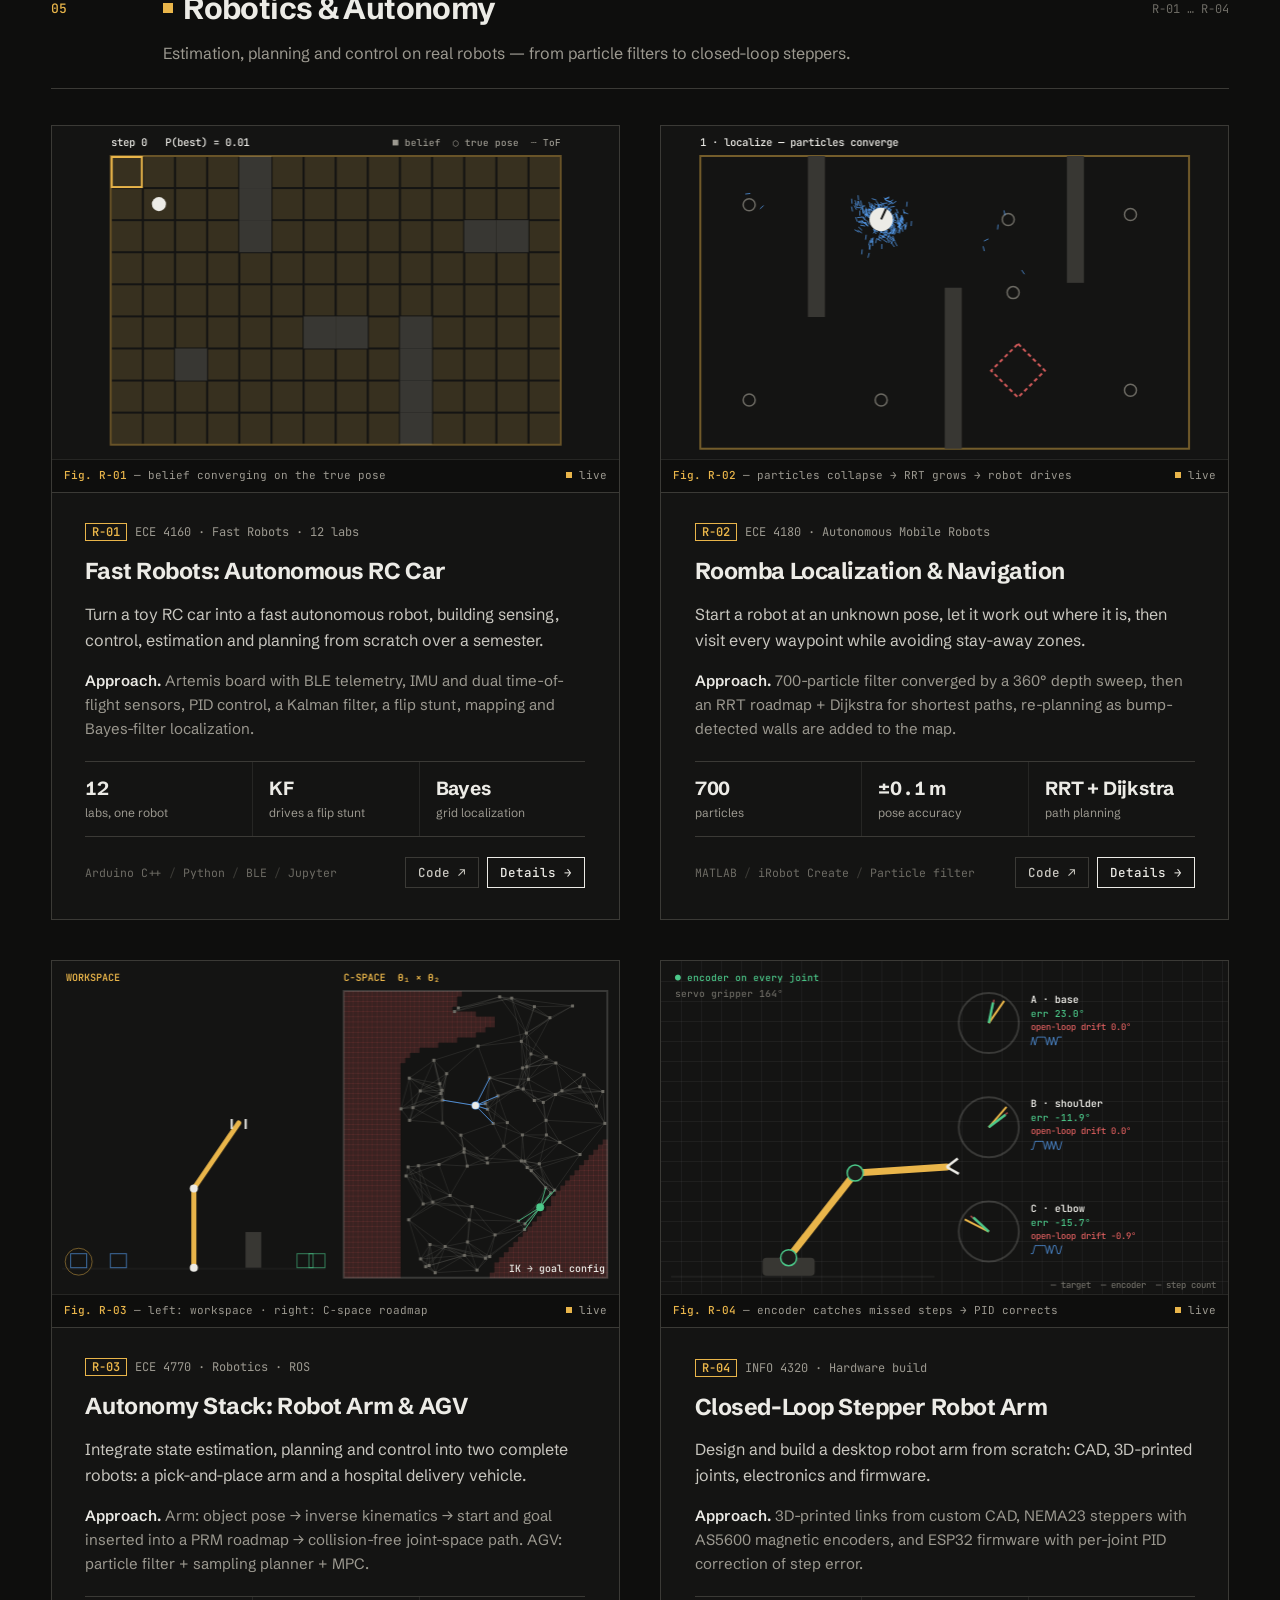
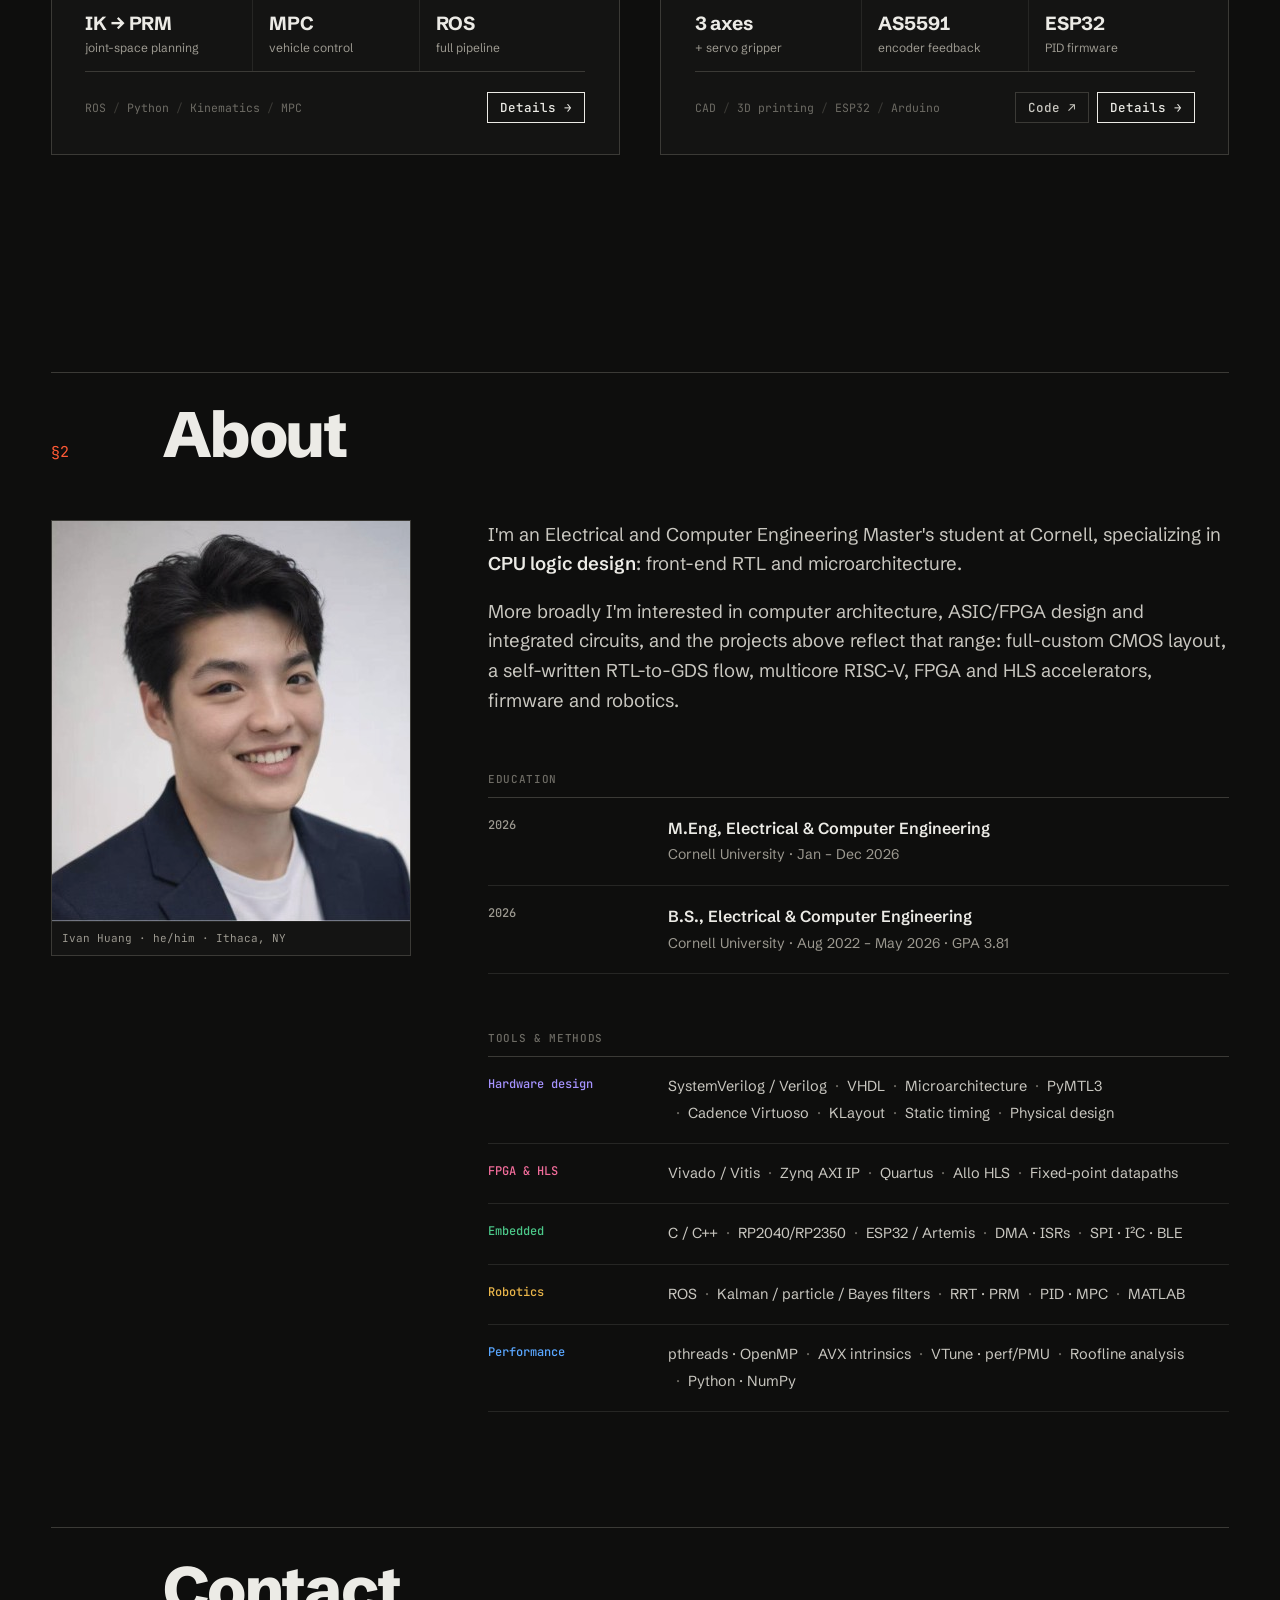
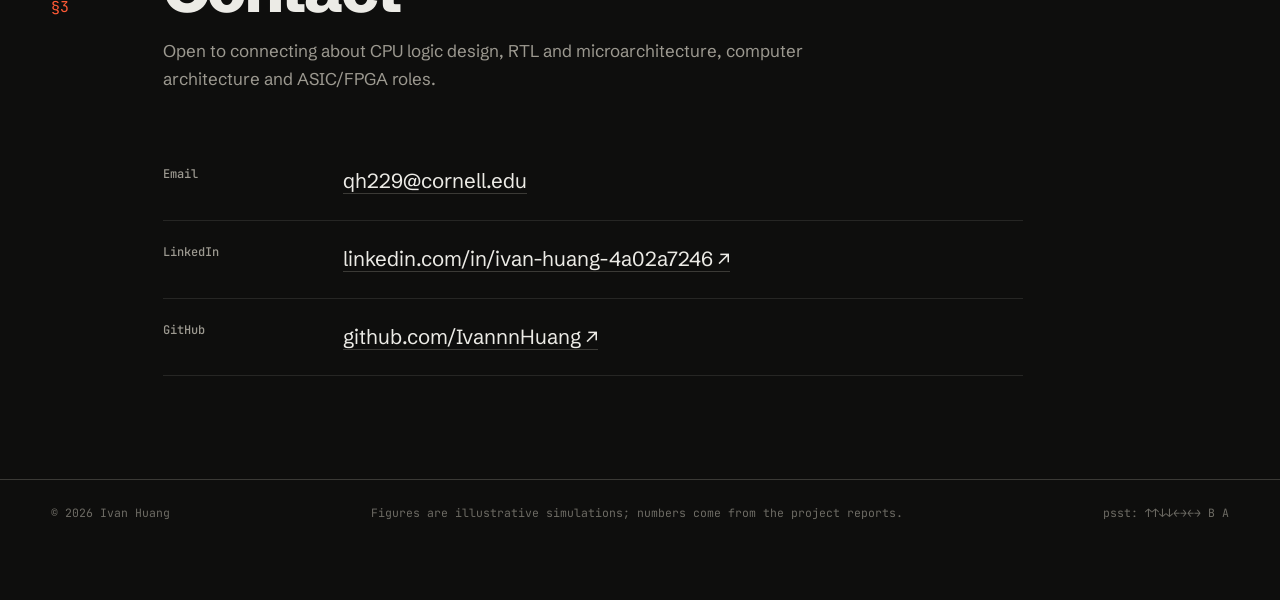
==== commit 45b80cac: "Add command palette, status bar and probe cursor; open up spacing - Command palette (Ctrl/Cmd K or /" ====
--- a/index.html
+++ b/index.html
@@ -24,7 +24,9 @@
       <a href="#projects"><span>§1</span> Projects</a>
       <a href="#about"><span>§2</span> About</a>
       <a href="#contact"><span>§3</span> Contact</a>
+      <button class="cmd-btn" id="cmd-btn" aria-label="Open command palette"><span aria-hidden="true">&gt;_</span><kbd><span class="kbd-mod">Ctrl</span> K</kbd></button>
     </nav>
+    <div class="nav-progress" id="nav-progress" aria-hidden="true"></div>
   </header>
 
   <main>
@@ -32,6 +34,7 @@
     <section class="hero" id="top">
       <div class="sheet">
         <div class="zones mono" aria-hidden="true"><span>A</span><span>B</span><span>C</span><span>D</span><span>E</span><span>F</span></div>
+        <div class="probe" id="probe" aria-hidden="true"><i class="probe-x"></i><i class="probe-y"></i><span class="probe-tag mono"></span></div>
 
         <div class="hero-grid">
           <div class="hero-copy">
@@ -132,7 +135,29 @@
   <footer class="footer mono">
     <span>© <span id="year"></span> Ivan Huang</span>
     <span>Figures are illustrative simulations; numbers come from the project reports.</span>
+    <span>psst: ↑↑↓↓←→←→ B A</span>
   </footer>
+
+  <!-- ============ STATUS BAR ============ -->
+  <div class="statusbar mono" id="statusbar" aria-hidden="true">
+    <span class="sb-run"><i></i>RUN</span>
+    <span id="sb-sec">§0 Sheet</span>
+    <span id="sb-pc">PC 0x00000</span>
+    <span>clk <b>25 MHz</b></span>
+    <span>cyc <b id="sb-cyc">0</b></span>
+    <span>live <b id="sb-live">0/18</b></span>
+    <span><b id="sb-fps">60</b> fps</span>
+    <span class="sb-oc" id="sb-oc" hidden>OC 2×</span>
+    <span class="sb-right"><kbd>/</kbd> or <kbd><span class="kbd-mod">Ctrl</span> K</kbd> commands</span>
+  </div>
+  <div class="toast mono" id="toast" role="status" aria-live="polite"></div>
+
+  <!-- ============ COMMAND PALETTE ============ -->
+  <dialog class="palette" id="palette" aria-label="Command palette">
+    <div class="pal-input"><span aria-hidden="true">&gt;</span><input id="pal-q" type="text" autocomplete="off" spellcheck="false" placeholder="Jump to a project, area or action…" role="combobox" aria-expanded="true" aria-controls="pal-list"></div>
+    <ul class="pal-list" id="pal-list" role="listbox"></ul>
+    <div class="pal-foot mono"><span><kbd>↑</kbd><kbd>↓</kbd> select</span><span><kbd>↵</kbd> run</span><span><kbd>esc</kbd> close</span></div>
+  </dialog>
 
   <!-- ============ DETAIL MODAL ============ -->
   <dialog class="modal" id="modal" aria-labelledby="modal-title">
--- a/css/style.css
+++ b/css/style.css
@@ -23,12 +23,12 @@
 
   --font-body: "Schibsted Grotesk", system-ui, -apple-system, "Segoe UI", sans-serif;
   --font-mono: "JetBrains Mono", ui-monospace, SFMono-Regular, Menlo, monospace;
-  --max: 1200px;
-  --gutter: 16px;
+  --max: 1440px;
+  --gutter: clamp(16px, 4vw, 56px);
 }
 
 * { box-sizing: border-box; }
-html { scroll-behavior: smooth; scroll-padding-top: 72px; }
+html { scroll-behavior: smooth; scroll-padding-top: 88px; }
 body {
   margin: 0; background: var(--paper); color: var(--ink);
   font: 400 16px/1.6 var(--font-body);
@@ -45,14 +45,14 @@
 
 /* ---------- nav ---------- */
 .nav {
-  position: sticky; top: 0; z-index: 50;
+  position: sticky; height: 60px; top: 0; z-index: 50;
   display: flex; align-items: center; justify-content: space-between;
   padding: 12px max(var(--gutter), calc((100vw - var(--max)) / 2));
   background: var(--paper); border-bottom: 1px solid var(--rule);
 }
 .brand { display: flex; align-items: center; gap: 10px; text-decoration: none; font-weight: 700; font-size: 16px; letter-spacing: -0.01em; }
 .brand-mark { width: 30px; height: 19px; fill: none; stroke: var(--ink); stroke-width: 2.2; }
-.nav-links { display: flex; gap: 2px; }
+.nav-links { display: flex; align-items: center; gap: 4px; }
 .nav-links a { text-decoration: none; font-size: 13px; color: var(--ink-2); padding: 6px 10px; border: 1px solid transparent; }
 .nav-links a span { color: var(--mark); }
 .nav-links a:hover { border-color: var(--rule-2); background: var(--sheet); }
@@ -69,10 +69,10 @@
 .btn-line:hover { background: var(--sheet); }
 
 /* ---------- hero sheet ---------- */
-.hero { padding: 36px var(--gutter) 16px; }
+.hero { padding: clamp(28px, 4vw, 64px) var(--gutter) 24px; }
 .sheet {
   position: relative; max-width: var(--max); margin: 0 auto; background: var(--sheet);
-  border: 1.5px solid var(--rule-2); padding: 40px 40px 32px;
+  border: 1.5px solid var(--rule-2); padding: clamp(36px, 5vw, 80px) clamp(20px, 5vw, 80px) clamp(28px, 4vw, 64px);
   background-image: radial-gradient(rgba(236, 235, 230, .07) 1px, transparent 1.2px);
   background-size: 20px 20px; background-position: -10px -1px;
 }
@@ -80,61 +80,62 @@
 .zones span { flex: 1; text-align: center; font-size: 10px; line-height: 18px; color: var(--dim); }
 .zones span + span { border-left: 1px solid var(--rule); }
 
-.hero-grid { display: grid; grid-template-columns: minmax(0, 1.15fr) minmax(0, 1fr); gap: 48px; align-items: end; padding-top: 22px; }
-.eyebrow { margin: 0 0 16px; font-size: 12px; color: var(--mark); letter-spacing: .04em; text-transform: uppercase; }
-.hero h1 { font-size: clamp(48px, 7.6vw, 96px); line-height: .95; font-weight: 800; letter-spacing: -0.045em; }
-.lede { font-size: clamp(16px, 1.5vw, 18.5px); color: var(--ink-2); max-width: 560px; margin: 22px 0 28px; }
+.hero-grid { display: grid; grid-template-columns: minmax(0, 1.3fr) minmax(0, 1fr); gap: clamp(40px, 6vw, 112px); align-items: end; padding-top: 28px; }
+.eyebrow { margin: 0 0 22px; font-size: 12px; color: var(--mark); letter-spacing: .04em; text-transform: uppercase; }
+.hero h1 { font-size: clamp(52px, 7.2vw, 124px); line-height: .95; font-weight: 800; letter-spacing: -0.045em; }
+.lede { font-size: clamp(16px, 1.45vw, 20px); color: var(--ink-2); max-width: 640px; margin: 28px 0 40px; }
 .lede b { color: var(--ink); }
-.hero-cta { display: flex; flex-wrap: wrap; gap: 10px; }
+.hero-cta { display: flex; flex-wrap: wrap; gap: 12px; }
+.hero-cta .btn { padding: 14px 24px; }
 
 .titleblock { width: 100%; border-collapse: collapse; border: 1.5px solid var(--rule-2); background: var(--sheet); font-size: 12.5px; }
-.titleblock th, .titleblock td { border: 1px solid var(--rule); padding: 9px 12px; text-align: left; vertical-align: top; }
+.titleblock th, .titleblock td { border: 1px solid var(--rule); padding: 12px 16px; text-align: left; vertical-align: top; }
 .titleblock th { width: 96px; font-weight: 500; font-size: 10.5px; letter-spacing: .06em; text-transform: uppercase; color: var(--dim); background: var(--paper); }
 .titleblock td { color: var(--ink); }
 
 /* timing diagram */
-.wave { margin: 36px 0 0; border: 1px solid var(--rule-2); background: var(--sheet); }
+.wave { margin: clamp(40px, 5vw, 80px) 0 0; border: 1px solid var(--rule-2); background: var(--sheet); }
 .wave figcaption, .fig figcaption, .modal-fig figcaption {
   display: flex; justify-content: space-between; gap: 12px; flex-wrap: wrap;
   font-size: 11px; color: var(--muted); padding: 7px 12px; border-bottom: 1px solid var(--rule);
   background: var(--paper);
 }
 .wave-tip b { color: var(--mark); font-weight: 500; }
-#wave { display: block; width: 100%; height: 148px; cursor: default; }
+#wave { display: block; width: 100%; height: 172px; cursor: default; }
 
 /* index table */
-.toc { margin-top: 28px; }
-.toc-head, .toc li { display: grid; grid-template-columns: 56px minmax(0, 1fr) 110px 24px; gap: 16px; align-items: baseline; }
+.toc { margin-top: clamp(40px, 5vw, 72px); }
+.toc-head, .toc li { display: grid; grid-template-columns: 72px minmax(0, 1fr) 140px 32px; gap: 20px; align-items: baseline; }
 .toc-head { font-size: 10.5px; letter-spacing: .06em; text-transform: uppercase; color: var(--dim); padding: 0 8px 8px; border-bottom: 1.5px solid var(--rule-2); }
 .toc-head span:nth-child(3) { grid-column: 3 / 5; }
 .toc ol { list-style: none; margin: 0; padding: 0; }
-.toc li { padding: 13px 8px; border-bottom: 1px solid var(--rule); cursor: pointer; transition: background .15s; }
+.toc li { padding: 22px 12px; border-bottom: 1px solid var(--rule); cursor: pointer; transition: background .15s; }
 .toc li:hover, .toc li:focus-visible { background: var(--paper); }
 .toc .num { font: 500 13px var(--font-mono); color: var(--accent); }
-.toc .name b { display: block; font-size: 17px; font-weight: 600; letter-spacing: -0.01em; }
-.toc .name small { color: var(--muted); font-size: 14px; }
+.toc .name b { display: block; font-size: 20px; font-weight: 600; letter-spacing: -0.01em; }
+.toc .name small { color: var(--muted); font-size: 15px; }
 .toc .count { font: 400 12.5px var(--font-mono); color: var(--muted); }
 .toc .go { font-size: 16px; color: var(--dim); transition: transform .15s, color .15s; }
 .toc li:hover .go { color: var(--mark); transform: translateX(4px); }
 
 /* ---------- sections ---------- */
-section.projects, section.about, section.contact { max-width: calc(var(--max) + 2 * var(--gutter)); margin: 0 auto; padding: 56px var(--gutter); }
-.section-head { display: grid; grid-template-columns: 64px minmax(0, 1fr); gap: 8px; align-items: baseline; border-top: 1.5px solid var(--rule-2); padding-top: 18px; margin-bottom: 28px; }
+section.projects, section.about, section.contact { max-width: calc(var(--max) + 2 * var(--gutter)); margin: 0 auto; padding: clamp(72px, 9vw, 144px) var(--gutter) 0; }
+.section-head { display: grid; grid-template-columns: 104px minmax(0, 1fr); gap: 8px; align-items: baseline; border-top: 1.5px solid var(--rule-2); padding-top: 28px; margin-bottom: clamp(36px, 4vw, 64px); }
 .sec { font-size: 15px; color: var(--mark); }
-.section-head h2 { font-size: clamp(30px, 4vw, 44px); font-weight: 800; letter-spacing: -0.035em; line-height: 1.05; }
-.section-sub { color: var(--muted); max-width: 640px; margin: 8px 0 0; }
+.section-head h2 { font-size: clamp(36px, 5vw, 68px); font-weight: 800; letter-spacing: -0.035em; line-height: 1.05; }
+.section-sub { color: var(--muted); max-width: 720px; margin: 14px 0 0; font-size: 17px; }
 .section-sub b { color: var(--ink); }
 
 /* filters: a straight segmented bar */
 .filters {
-  position: sticky; top: 55px; z-index: 20; display: flex; overflow-x: auto; scrollbar-width: none;
-  margin: 0 0 40px; background: var(--paper); border: 1px solid var(--rule-2);
+  position: sticky; top: 60px; z-index: 20; display: flex; overflow-x: auto; scrollbar-width: none;
+  margin: 0 0 clamp(48px, 5vw, 80px); background: var(--paper); border: 1px solid var(--rule-2);
 }
 .filters::-webkit-scrollbar { display: none; }
 .tab {
   --accent: var(--ink);
   flex: 1 0 auto; display: inline-flex; align-items: center; justify-content: center; gap: 8px; cursor: pointer;
-  padding: 10px 16px; border: 0; border-right: 1px solid var(--rule-2); background: transparent;
+  padding: 14px 18px; border: 0; border-right: 1px solid var(--rule-2); background: transparent;
   font: 500 12.5px var(--font-mono); color: var(--muted); white-space: nowrap;
 }
 .tab:last-child { border-right: 0; }
@@ -145,43 +146,52 @@
 .tab[aria-selected="true"] span { color: var(--dim); }
 
 /* ---------- catalog ---------- */
-.category { margin-bottom: 64px; }
+.category { margin-bottom: clamp(72px, 8vw, 128px); }
 .category[hidden] { display: none; }
-.cat-head { display: grid; grid-template-columns: 64px minmax(0, 1fr) auto; gap: 8px; align-items: baseline; padding-bottom: 14px; margin-bottom: 22px; border-bottom: 1px solid var(--rule-2); }
+.cat-head { display: grid; grid-template-columns: 104px minmax(0, 1fr) auto; gap: 8px; align-items: baseline; padding-bottom: 22px; margin-bottom: 36px; border-bottom: 1px solid var(--rule-2); }
 .cat-head .num { font: 500 13px var(--font-mono); color: var(--accent); }
-.cat-head h3 { font-size: 24px; font-weight: 700; display: flex; align-items: center; gap: 10px; }
+.cat-head h3 { font-size: clamp(24px, 2.4vw, 32px); font-weight: 700; display: flex; align-items: center; gap: 10px; }
 .cat-head h3::before { content: ""; width: 10px; height: 10px; background: var(--accent); }
-.cat-head p { margin: 4px 0 0; color: var(--muted); font-size: 14.5px; }
+.cat-head p { margin: 8px 0 0; color: var(--muted); font-size: 16px; }
 .cat-num { font: 400 12px var(--font-mono); color: var(--dim); white-space: nowrap; }
 
-.grid { display: grid; grid-template-columns: repeat(2, minmax(0, 1fr)); gap: 24px; }
+.grid { display: grid; grid-template-columns: repeat(2, minmax(0, 1fr)); gap: clamp(24px, 3.2vw, 48px); }
 
 .card {
   --accent: var(--ink);
-  display: flex; flex-direction: column; background: var(--sheet); border: 1px solid var(--rule-2);
-  transition: border-color .15s, box-shadow .15s;
-}
-.card:hover { border-color: var(--muted); box-shadow: 6px 6px 0 var(--rule); }
+  position: relative; display: flex; flex-direction: column; background: var(--sheet); border: 1px solid var(--rule-2);
+  transition: border-color .2s;
+}
+.card:hover { border-color: color-mix(in srgb, var(--accent) 55%, var(--rule-2)); }
+/* registration marks that snap onto the corners on hover */
+.card::before, .card::after {
+  content: ""; position: absolute; width: 16px; height: 16px; border: 0 solid var(--accent);
+  opacity: 0; transition: opacity .2s, transform .25s; pointer-events: none;
+}
+.card::before { top: -7px; left: -7px; border-width: 2px 0 0 2px; transform: translate(-6px, -6px); }
+.card::after { bottom: -7px; right: -7px; border-width: 0 2px 2px 0; transform: translate(6px, 6px); }
+.card:hover::before, .card:hover::after { opacity: 1; transform: none; }
+.fig figcaption .live::before { content: ""; display: inline-block; width: 6px; height: 6px; margin-right: 7px; vertical-align: 1px; background: var(--accent); animation: blink 1.6s ease-in-out infinite; }
 .fig { margin: 0; border-bottom: 1px solid var(--rule-2); }
 .fig figcaption { border-bottom: 0; border-top: 1px solid var(--rule); }
 .fig figcaption .pn { color: var(--accent); font-weight: 500; }
 .demo { position: relative; aspect-ratio: 16 / 9.4; background: var(--sheet); }
 .demo canvas { position: absolute; inset: 0; width: 100%; height: 100%; display: block; }
 
-.card-body { display: flex; flex-direction: column; gap: 12px; padding: 20px 22px 20px; flex: 1; }
+.card-body { display: flex; flex-direction: column; gap: 16px; padding: clamp(22px, 2.4vw, 34px) clamp(20px, 2.6vw, 38px); flex: 1; }
 .card-meta { display: flex; flex-wrap: wrap; align-items: center; gap: 8px; font: 400 12px var(--font-mono); color: var(--muted); }
 .pn-box { font-weight: 600; color: var(--accent); border: 1px solid currentColor; padding: 0 6px; }
 .tag-status { color: var(--mark); border: 1px dashed var(--mark); padding: 0 6px; font-size: 11px; }
-.card h4 { margin: 0; font-size: 21px; line-height: 1.25; font-weight: 700; letter-spacing: -0.02em; }
-.card p { margin: 0; color: var(--ink-2); font-size: 15px; }
-.card p.how { color: var(--muted); font-size: 14.5px; }
+.card h4 { margin: 0; font-size: clamp(21px, 1.8vw, 26px); line-height: 1.25; font-weight: 700; letter-spacing: -0.02em; }
+.card p { margin: 0; color: var(--ink-2); font-size: 16px; }
+.card p.how { color: var(--muted); font-size: 15px; }
 .card p.how b { color: var(--ink); }
 
 /* key specs: a ruled three-column strip */
 .specs { display: grid; grid-template-columns: repeat(3, minmax(0, 1fr)); border-top: 1px solid var(--rule-2); border-bottom: 1px solid var(--rule-2); margin-top: 4px; }
-.specs div { padding: 9px 12px 9px 0; line-height: 1.25; }
-.specs div + div { padding-left: 12px; border-left: 1px solid var(--rule); }
-.specs strong { display: block; font-size: 16px; font-weight: 700; letter-spacing: -0.01em; }
+.specs div { padding: 14px 16px 14px 0; line-height: 1.3; }
+.specs div + div { padding-left: 16px; border-left: 1px solid var(--rule); }
+.specs strong { display: block; font-size: 19px; font-weight: 700; letter-spacing: -0.01em; font-variant-numeric: tabular-nums; }
 .specs small { font-size: 12px; color: var(--muted); }
 
 .card-foot { display: flex; flex-wrap: wrap; align-items: center; justify-content: space-between; gap: 12px; margin-top: auto; padding-top: 4px; }
@@ -199,28 +209,29 @@
 .code-btn:hover { background: var(--paper); color: var(--ink); border-color: var(--ink); }
 
 /* ---------- about ---------- */
-.about-grid { display: grid; grid-template-columns: 280px minmax(0, 1fr); gap: 48px; align-items: start; }
+.about-grid { display: grid; grid-template-columns: 360px minmax(0, 1fr); gap: clamp(48px, 6vw, 112px); align-items: start; }
 .portrait { margin: 0; border: 1px solid var(--rule-2); background: var(--sheet); position: sticky; top: 120px; }
 .portrait img { width: 100%; aspect-ratio: 1; object-fit: cover; filter: saturate(.9) brightness(.94); }
 .portrait figcaption { font-size: 11px; color: var(--muted); padding: 8px 10px; border-top: 1px solid var(--rule); }
-.about-copy > p { color: var(--ink-2); font-size: 17px; margin: 0 0 14px; max-width: 760px; }
+.about-copy > p { color: var(--ink-2); font-size: 18.5px; margin: 0 0 18px; max-width: 820px; }
 .about-copy > p b { color: var(--ink); }
-.table-title { margin: 34px 0 0; font-size: 11px; font-weight: 500; letter-spacing: .06em; text-transform: uppercase; color: var(--dim); padding-bottom: 8px; border-bottom: 1.5px solid var(--rule-2); }
+.table-title { margin: 56px 0 0; font-size: 11px; font-weight: 500; letter-spacing: .06em; text-transform: uppercase; color: var(--dim); padding-bottom: 8px; border-bottom: 1.5px solid var(--rule-2); }
 
 .spec-table { width: 100%; border-collapse: collapse; }
-.spec-table th, .spec-table td { text-align: left; vertical-align: top; padding: 12px 0; border-bottom: 1px solid var(--rule); }
-.spec-table th { width: 150px; padding-right: 16px; font-size: 12px; font-weight: 500; color: var(--accent, var(--muted)); }
+.spec-table th, .spec-table td { text-align: left; vertical-align: top; padding: 18px 0; border-bottom: 1px solid var(--rule); }
+.spec-table th { width: 180px; padding-right: 16px; font-size: 12px; font-weight: 500; color: var(--accent, var(--muted)); }
 .spec-table td b { display: block; font-weight: 600; }
 .spec-table td span { font-size: 14px; color: var(--muted); }
 .spec-table td ul { margin: 0; padding: 0; list-style: none; display: flex; flex-wrap: wrap; gap: 4px 0; font-size: 14.5px; color: var(--ink-2); }
 .spec-table td li + li::before { content: "·"; margin: 0 8px; color: var(--dim); }
 
 /* ---------- contact / footer ---------- */
-.contact-table { max-width: 720px; margin-left: 72px; }
-.contact-table a { text-decoration: none; border-bottom: 1px solid var(--rule-2); font-size: 16px; }
+.contact-table { max-width: 860px; margin-left: 112px; }
+.contact-table th, .contact-table td { padding: 22px 0; }
+.contact-table a { text-decoration: none; border-bottom: 1px solid var(--rule-2); font-size: clamp(17px, 1.6vw, 22px); }
 .contact-table a:hover { color: var(--mark); border-color: var(--mark); }
 .footer {
-  max-width: var(--max); margin: 24px auto 0; padding: 18px var(--gutter) 36px;
+  max-width: calc(var(--max) + 2 * var(--gutter)); margin: clamp(72px, 8vw, 128px) auto 0; padding: 24px var(--gutter) 48px;
   display: flex; justify-content: space-between; flex-wrap: wrap; gap: 8px;
   font-size: 11.5px; color: var(--dim); border-top: 1px solid var(--rule-2);
 }
@@ -265,7 +276,91 @@
 .links a:hover { background: var(--ink); color: var(--sheet); }
 .note { font-size: 12.5px; color: var(--dim); margin-top: 18px; }
 
+/* ---------- nav extras: command button, scroll progress, active link ---------- */
+.nav-links a[aria-current] { color: var(--ink); border-bottom-color: var(--mark); }
+.cmd-btn {
+  display: inline-flex; align-items: center; gap: 10px; margin-left: 12px; cursor: pointer;
+  padding: 5px 8px 5px 11px; background: var(--sheet); color: var(--ink-2); border: 1px solid var(--rule-2);
+  font: 600 12px var(--font-mono); transition: border-color .15s, color .15s;
+}
+.cmd-btn:hover { border-color: var(--mark); color: var(--ink); }
+kbd { font: 500 10.5px var(--font-mono); color: var(--muted); border: 1px solid var(--rule-2); padding: 1px 5px; background: var(--paper); }
+.nav-progress { position: absolute; left: 0; right: 0; bottom: -1px; height: 2px; background: var(--mark); transform: scaleX(0); transform-origin: 0 50%; }
+.oc .brand-mark { stroke: var(--mark); }
+
+/* ---------- hero extras: decoding name, probe cursor ---------- */
+.hero h1 .scr { font-family: var(--font-mono); font-weight: 600; font-size: .86em; color: var(--mark); }
+.zones { z-index: 1; }
+.hero-grid, .wave, .toc { position: relative; z-index: 1; }
+.zones span { transition: color .15s, background .15s; }
+.zones span.hot { color: var(--mark); background: rgba(255, 90, 54, .1); }
+/* no z-index or opacity on .probe itself, so its lines sit under the content while the tag floats above it */
+.probe { position: absolute; inset: 0; overflow: hidden; pointer-events: none; }
+.probe > * { opacity: 0; transition: opacity .2s; }
+.probe.on > * { opacity: 1; }
+.probe-x, .probe-y { position: absolute; background: rgba(255, 90, 54, .3); }
+.probe-x { left: 0; right: 0; height: 1px; top: var(--py); }
+.probe-y { top: 0; bottom: 0; width: 1px; left: var(--px); }
+.probe-tag {
+  position: absolute; left: var(--px); top: var(--py); transform: translate(12px, 12px); white-space: nowrap;
+  z-index: 2; font-size: 10.5px; color: var(--mark); background: var(--paper); border: 1px solid rgba(255, 90, 54, .45); padding: 2px 7px;
+}
+.probe-tag.flip { transform: translate(calc(-100% - 12px), 12px); }
+
+/* ---------- reveal on scroll ---------- */
+.rv { opacity: 0; transform: translateY(18px); transition: opacity .6s ease, transform .6s ease, border-color .2s; }
+.rv.in { opacity: 1; transform: none; }
+.grid > .card.rv:nth-child(2n) { transition-delay: .1s, .1s, 0s; }
+
+/* ---------- status bar ---------- */
+.statusbar {
+  position: fixed; inset: auto 0 0 0; z-index: 40; height: 30px; display: flex; align-items: center; gap: 24px;
+  padding: 0 max(var(--gutter), calc((100vw - var(--max)) / 2)); white-space: nowrap; overflow: hidden;
+  background: var(--paper); border-top: 1px solid var(--rule-2); font-size: 11px; color: var(--dim);
+}
+.statusbar b { color: var(--ink-2); font-weight: 500; font-variant-numeric: tabular-nums; }
+.sb-run { display: inline-flex; align-items: center; gap: 7px; color: var(--c-embedded); font-weight: 600; }
+.sb-run i { width: 7px; height: 7px; background: currentColor; animation: blink 1.2s ease-in-out infinite; }
+.oc .sb-run i { animation-duration: .5s; }
+.sb-oc { color: var(--mark); font-weight: 600; }
+.sb-right { margin-left: auto; }
+body { padding-bottom: 30px; }
+@keyframes blink { 50% { opacity: .2; } }
+
+.toast {
+  position: fixed; left: 50%; bottom: 48px; z-index: 60; transform: translate(-50%, 12px); opacity: 0; pointer-events: none;
+  background: var(--ink); color: var(--paper); font-size: 12.5px; padding: 9px 16px; transition: opacity .2s, transform .2s;
+}
+.toast.show { opacity: 1; transform: translate(-50%, 0); }
+
+/* ---------- command palette ---------- */
+.palette {
+  width: min(680px, calc(100vw - 32px)); margin: 14vh auto auto; padding: 0;
+  border: 1px solid var(--rule-2); background: var(--sheet); color: var(--ink); box-shadow: 0 30px 90px rgba(0, 0, 0, .65);
+}
+.palette::backdrop { background: rgba(0, 0, 0, .62); backdrop-filter: blur(3px); }
+.palette[open] { animation: modal-in .16s ease-out; }
+.pal-input { display: flex; align-items: center; gap: 12px; padding: 16px 18px; border-bottom: 1px solid var(--rule-2); }
+.pal-input > span { color: var(--mark); font: 600 17px var(--font-mono); }
+.pal-input input { flex: 1; min-width: 0; background: transparent; border: 0; outline: 0; color: var(--ink); font: 400 16px var(--font-mono); caret-color: var(--mark); }
+.pal-input input::placeholder { color: var(--dim); }
+.pal-list { list-style: none; margin: 0; padding: 6px 0; max-height: min(54vh, 460px); overflow-y: auto; scrollbar-width: thin; }
+.pal-group { padding: 12px 18px 5px; font: 500 10.5px var(--font-mono); letter-spacing: .08em; text-transform: uppercase; color: var(--dim); }
+.pal-list [role="option"] {
+  display: grid; grid-template-columns: 8px minmax(0, 1fr) auto; gap: 14px; align-items: center; cursor: pointer;
+  padding: 9px 18px 9px 16px; border-left: 2px solid transparent; font-size: 15px; color: var(--ink-2);
+}
+.pal-list [role="option"] i { width: 8px; height: 8px; background: var(--accent); }
+.pal-list [aria-selected="true"] { background: var(--paper); border-left-color: var(--mark); color: var(--ink); }
+.pal-label { overflow: hidden; text-overflow: ellipsis; white-space: nowrap; }
+.pal-label em { font: normal 500 11px var(--font-mono); color: var(--dim); margin-right: 8px; }
+.pal-hint { font: 400 11.5px var(--font-mono); color: var(--muted); }
+.pal-empty { padding: 20px 18px; color: var(--muted); font-size: 14px; }
+.pal-foot { display: flex; gap: 18px; padding: 10px 18px; border-top: 1px solid var(--rule); font-size: 11px; color: var(--dim); }
+.pal-foot kbd + kbd { margin-left: 3px; }
+
 /* ---------- responsive ---------- */
+@media (min-width: 1800px) { :root { --max: 1560px; } }
 @media (max-width: 1020px) {
   .hero-grid { grid-template-columns: 1fr; gap: 32px; }
   .grid { grid-template-columns: 1fr; }
@@ -275,11 +370,20 @@
   .modal-body { max-height: none; overflow: visible; }
 }
 @media (max-width: 720px) {
+  .statusbar { display: none; }
+  body { padding-bottom: 0; }
+  .cmd-btn { margin-left: 4px; padding: 4px 7px; }
+  .cmd-btn kbd { display: none; }
   .hero { padding-top: 20px; }
-  .sheet { padding: 32px 18px 22px; }
-  .nav-links a { padding: 6px 6px; font-size: 12px; }
+  .sheet { padding: 36px 18px 24px; }
+  .toc li { padding: 16px 6px; }
+  .nav-links { gap: 0; }
+  .nav-links a { padding: 6px 5px; font-size: 11.5px; }
+  .brand { gap: 8px; font-size: 15px; white-space: nowrap; }
+  .brand-mark { width: 26px; }
   .nav-links a span { display: none; }
   .titleblock th { width: 78px; }
+  .titleblock th, .titleblock td { padding: 9px 12px; }
   .toc-head, .toc li { grid-template-columns: 34px minmax(0, 1fr) 20px; }
   .toc .count, .toc-head span:nth-child(3) { display: none; }
   .section-head, .cat-head { grid-template-columns: 1fr; gap: 2px; }
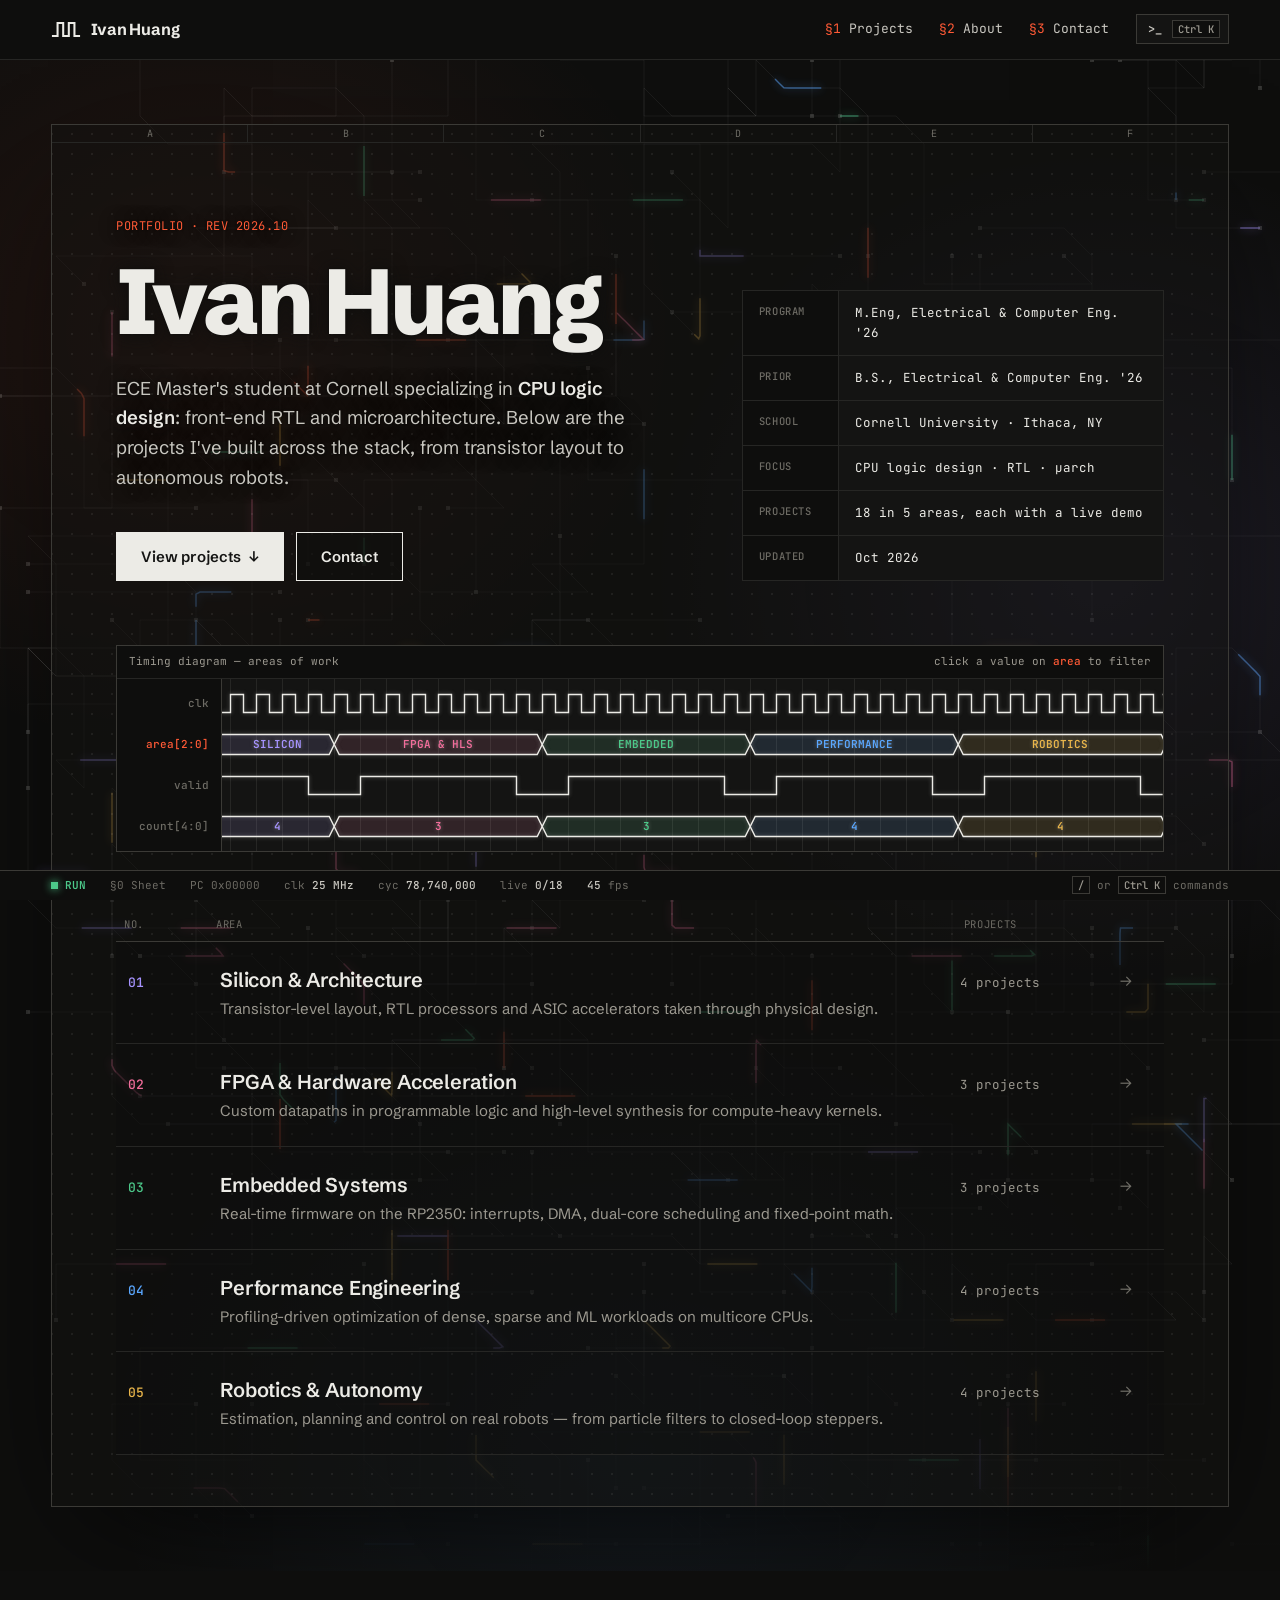
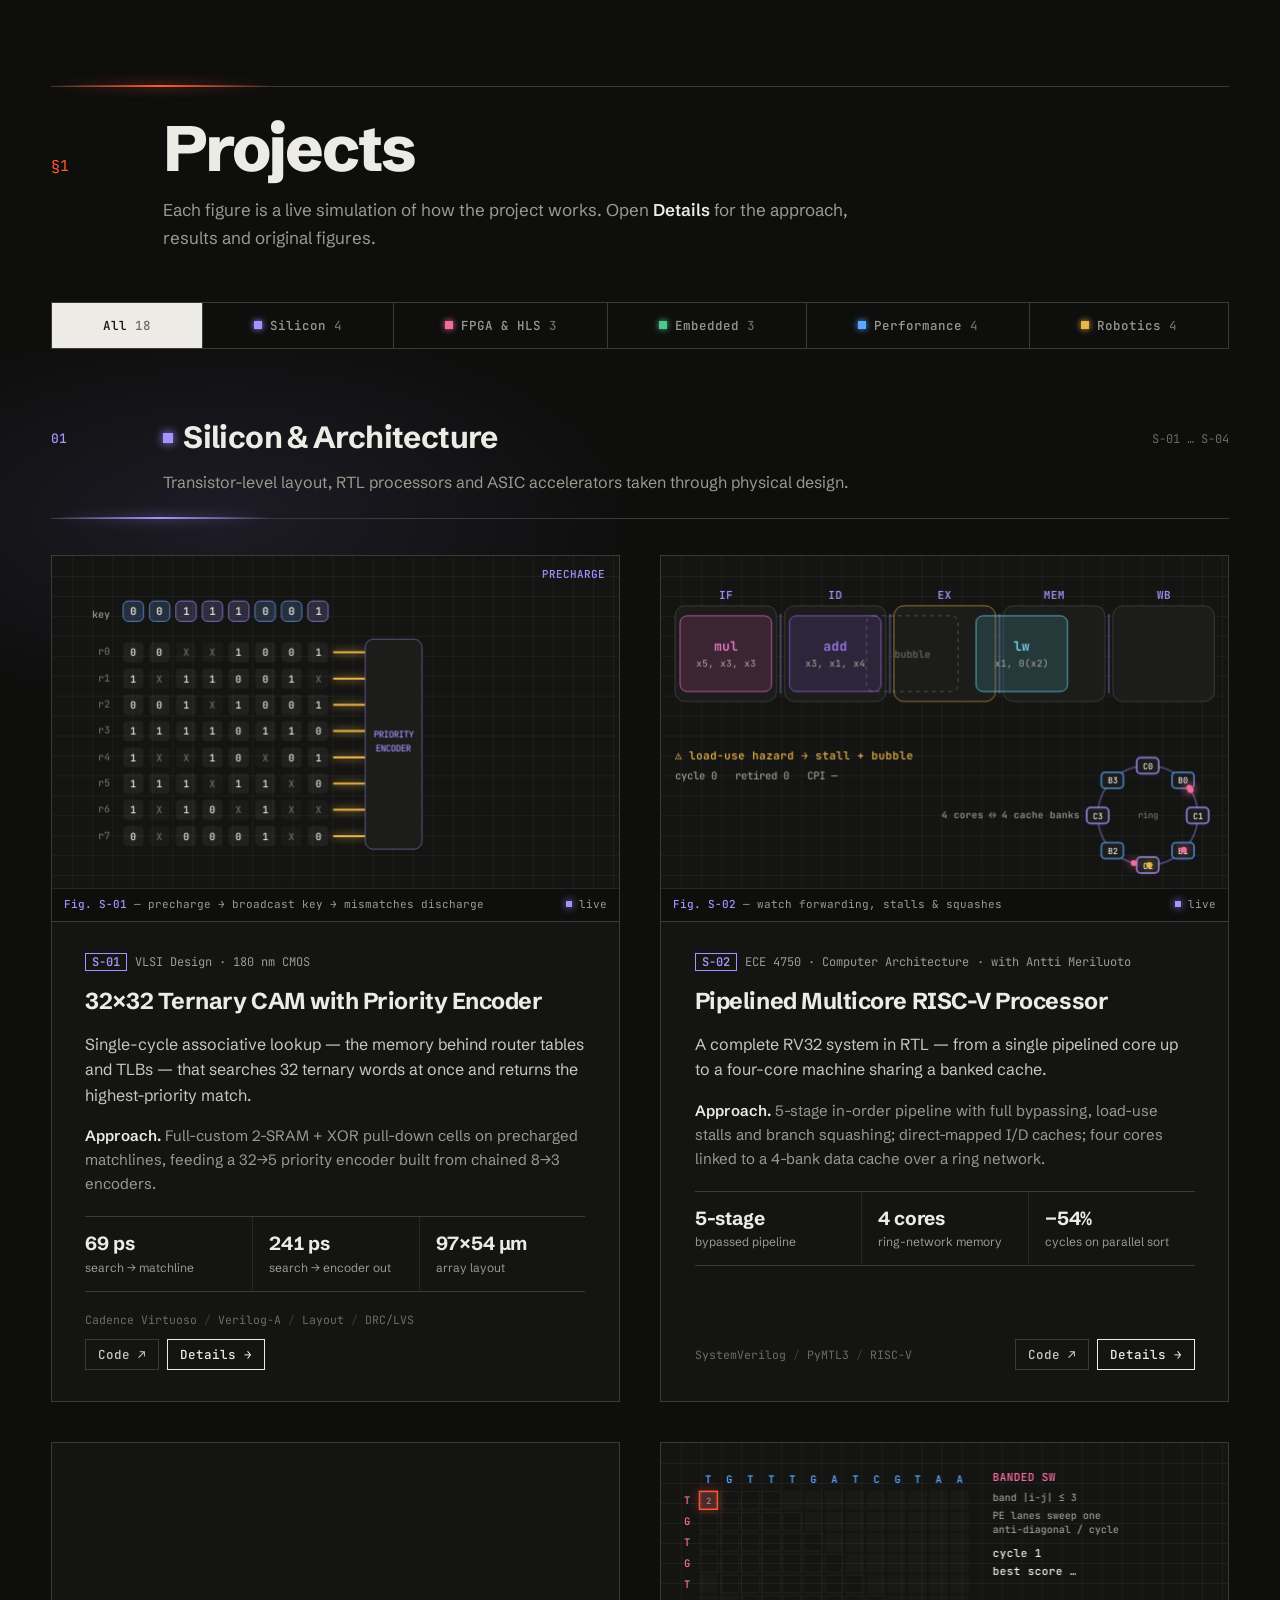
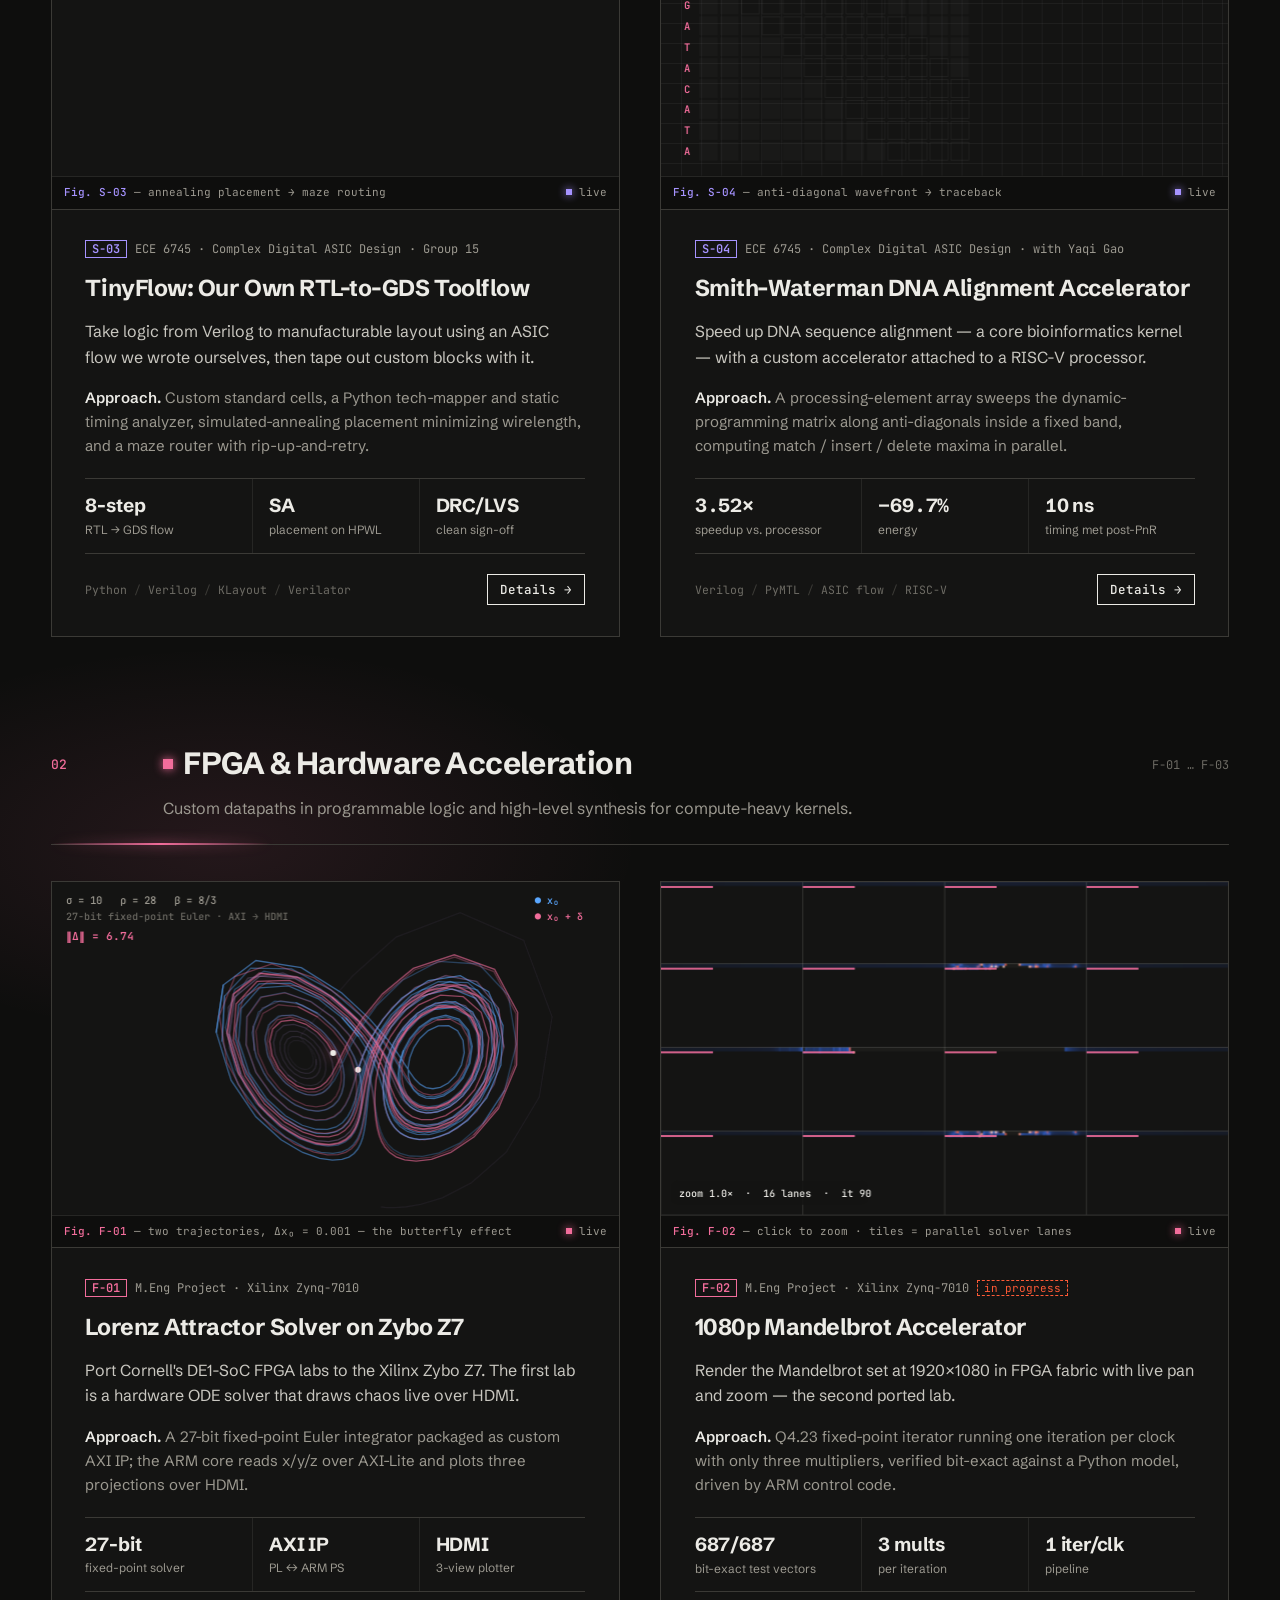
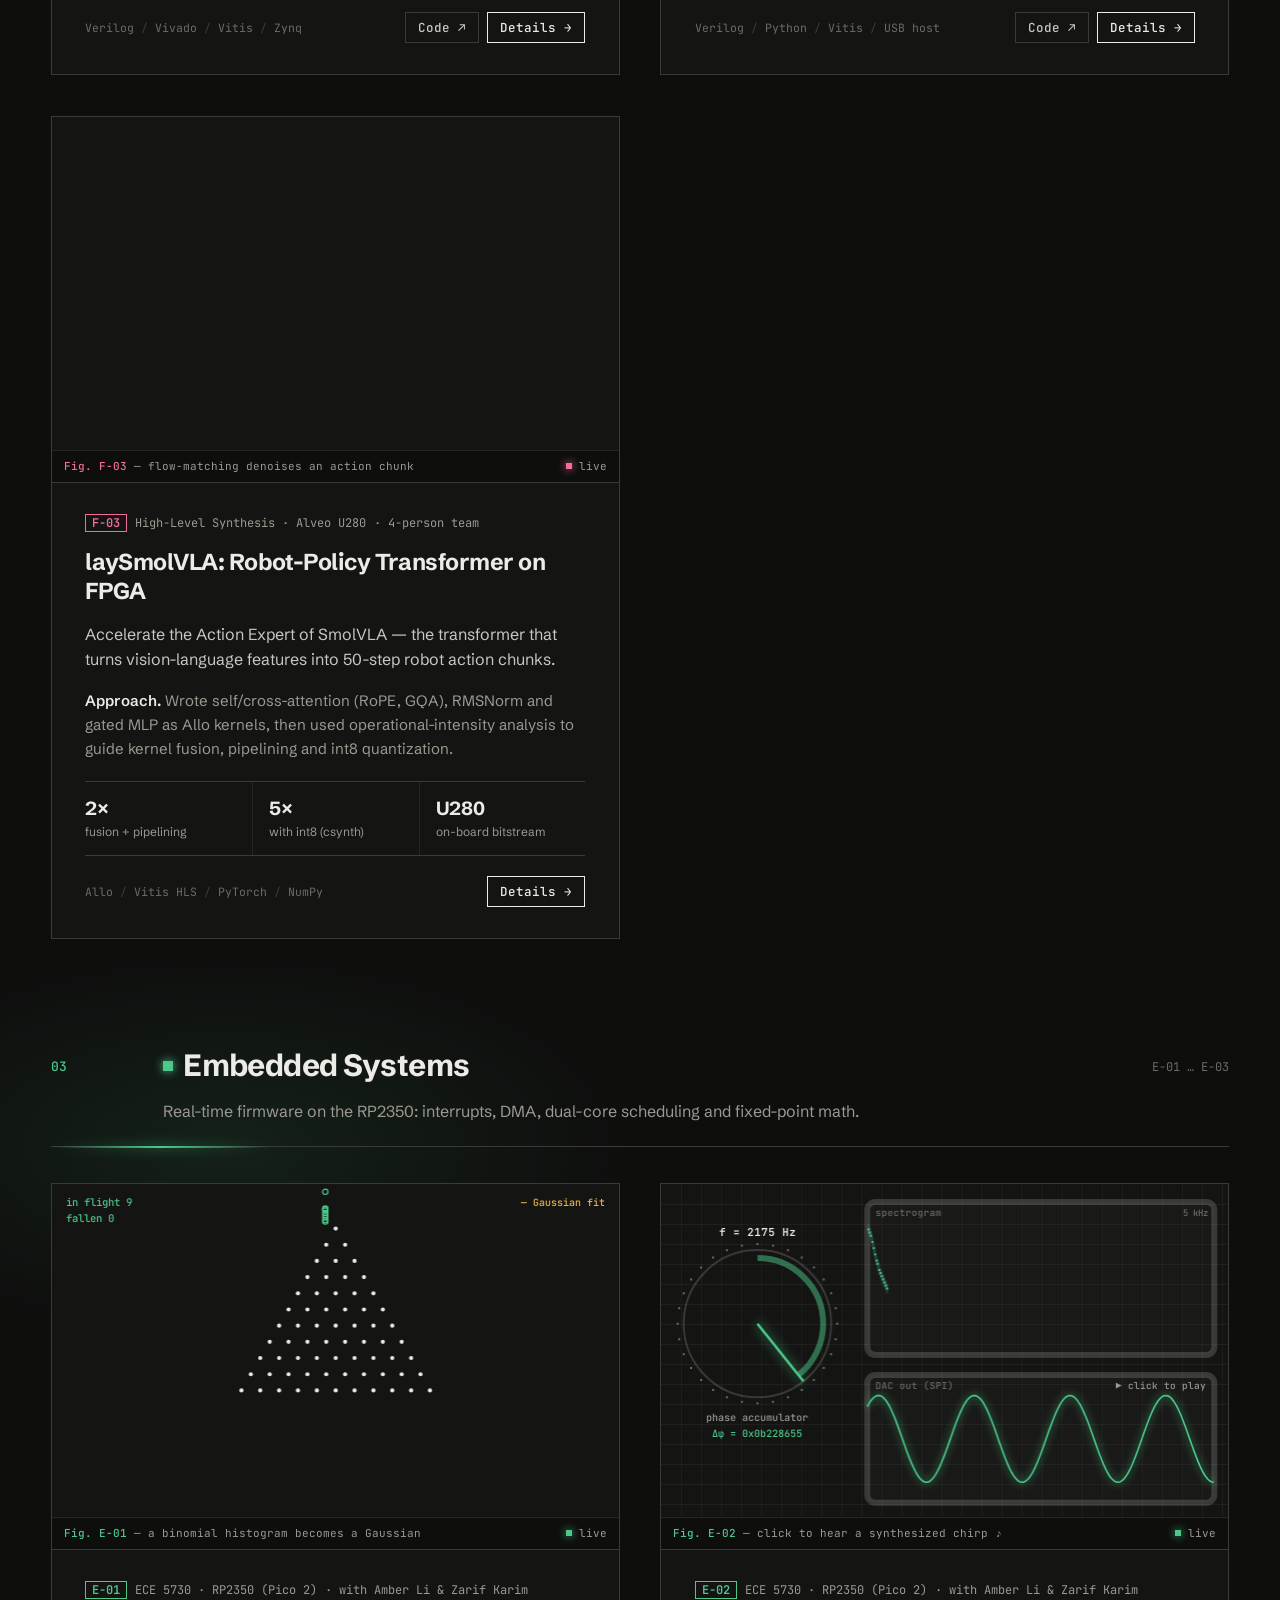
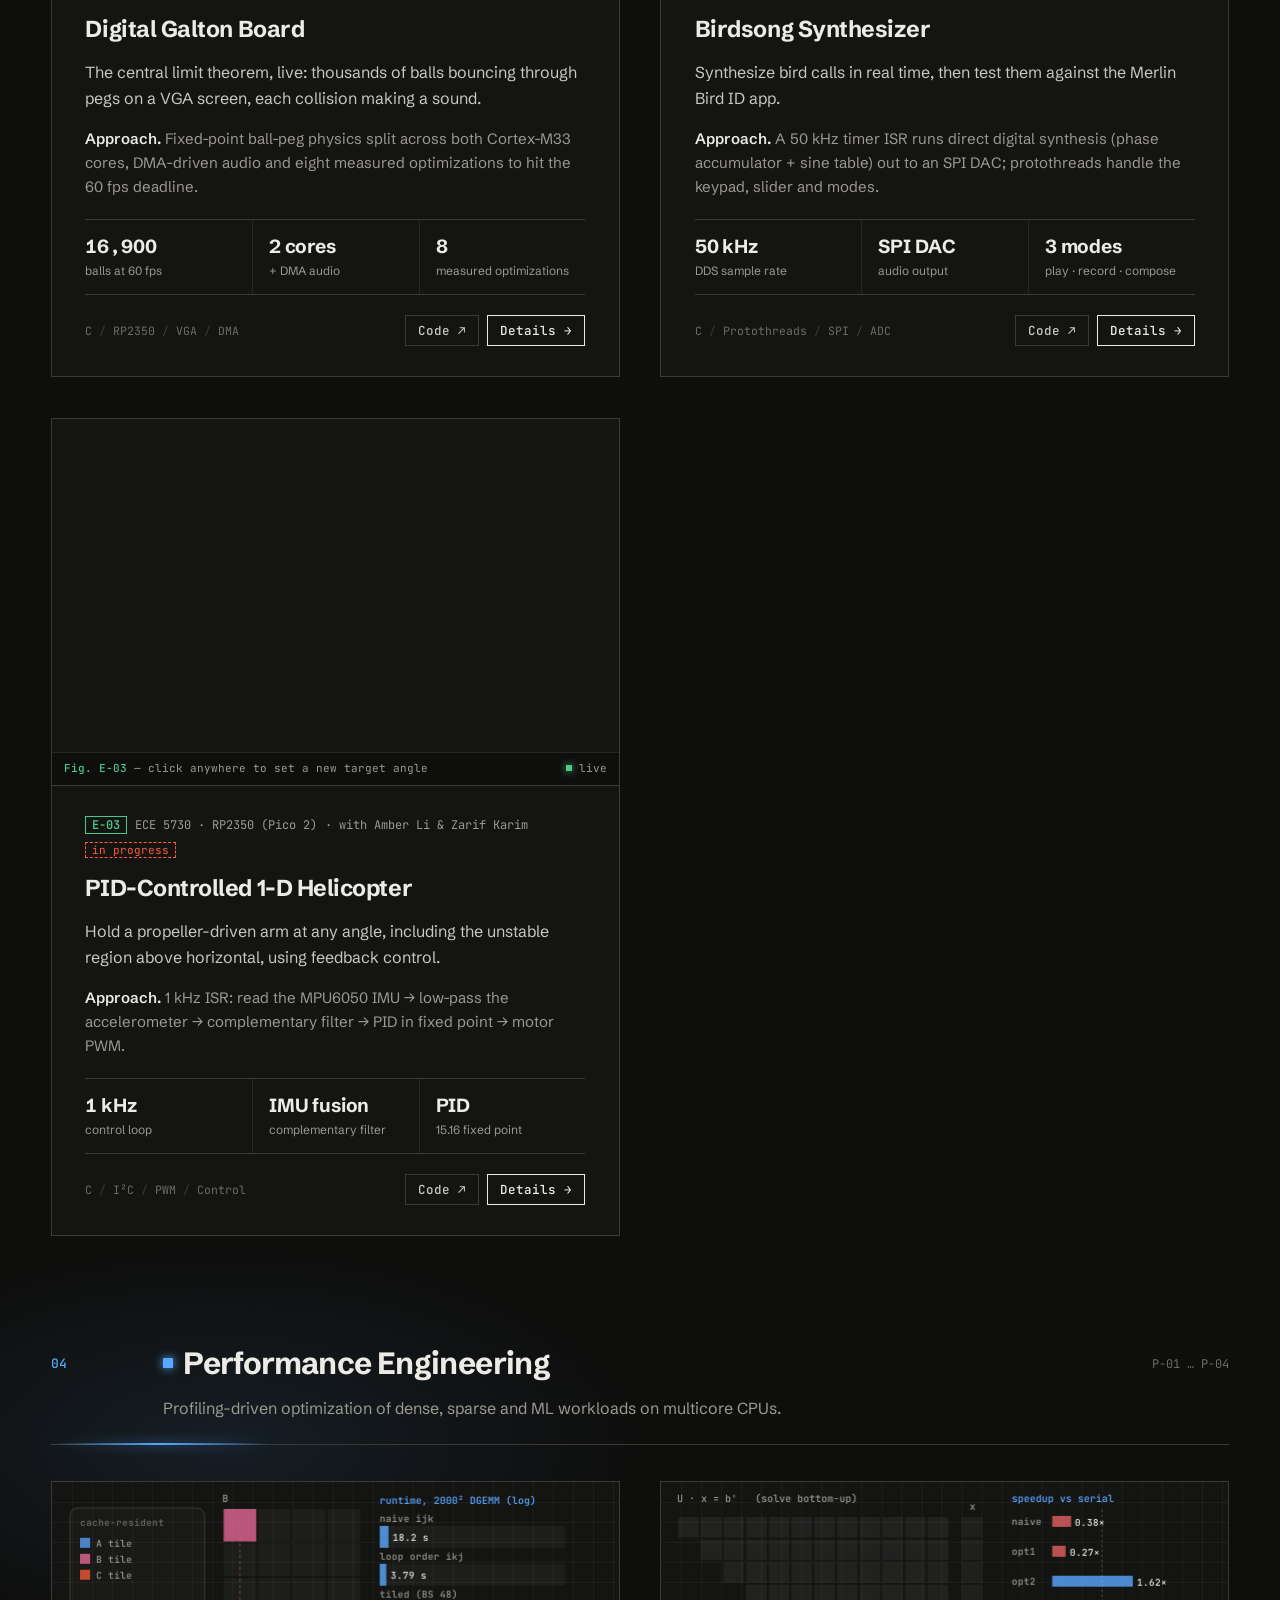
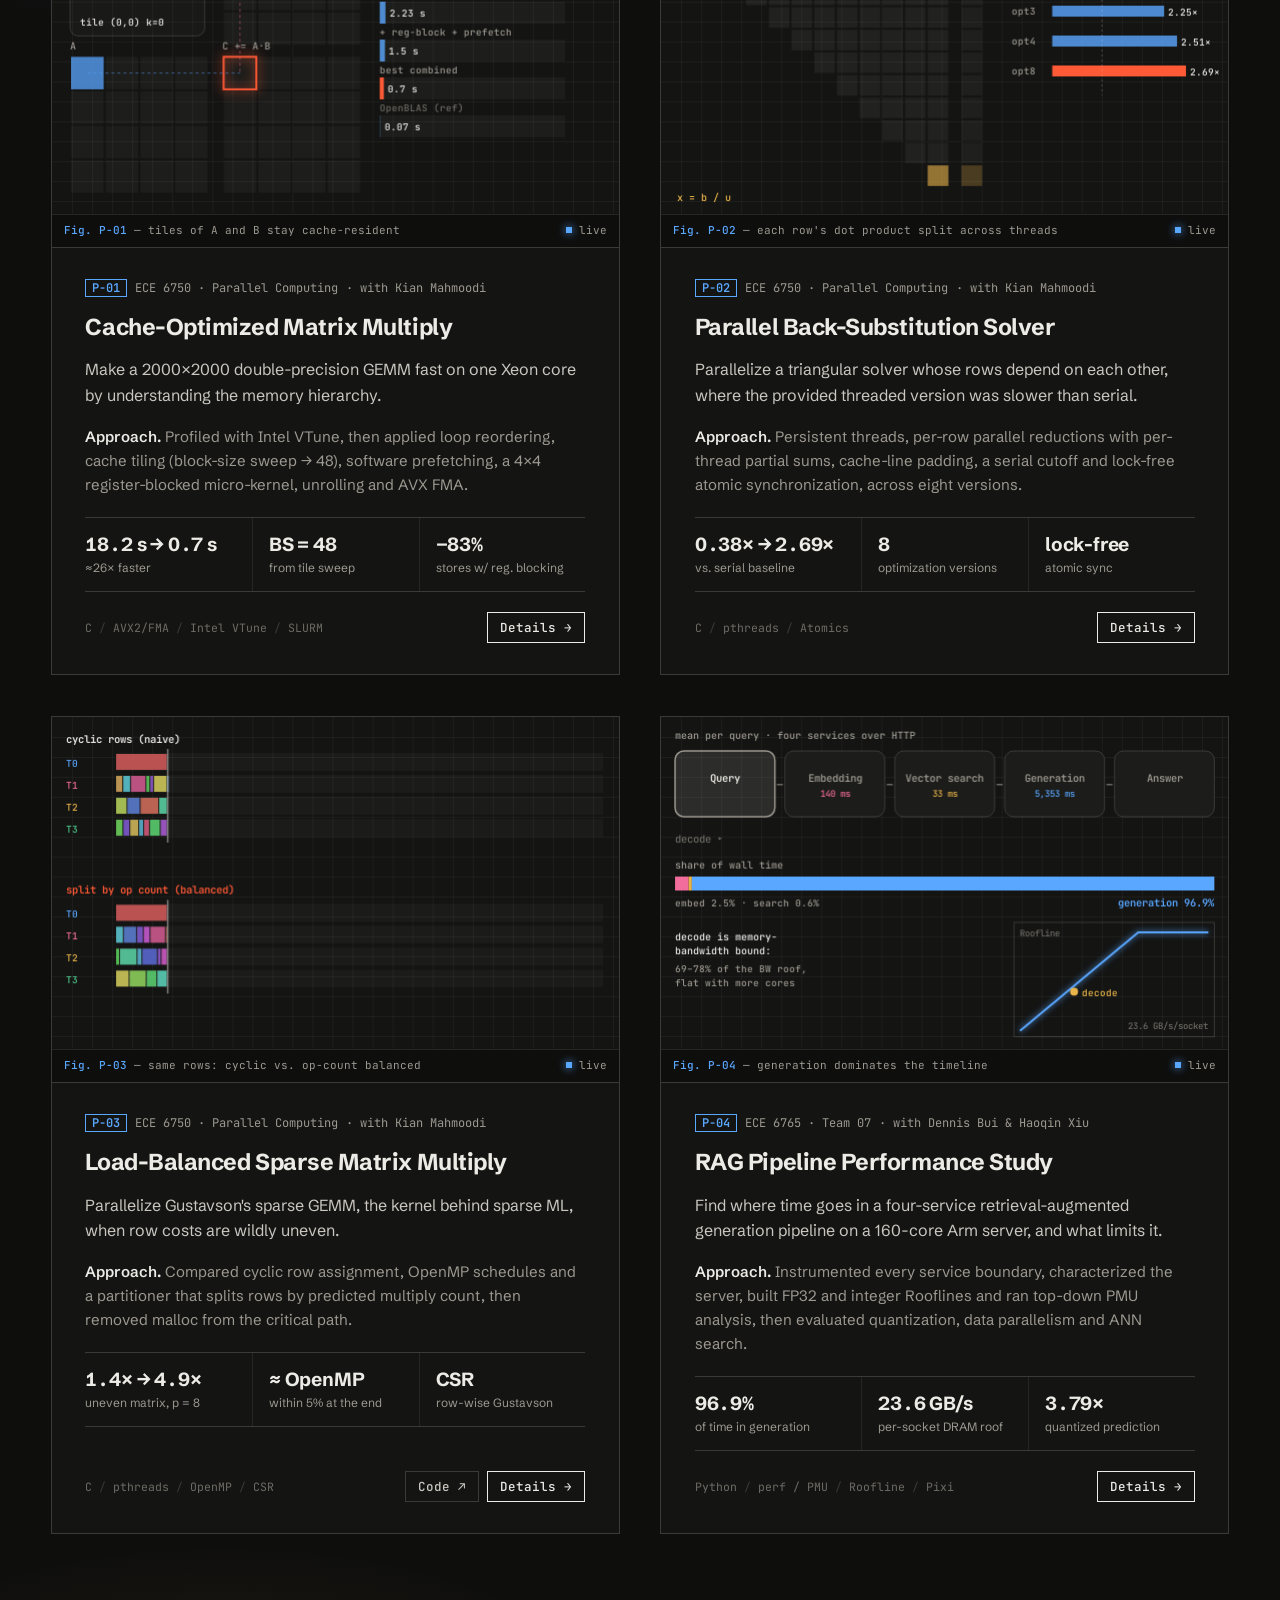
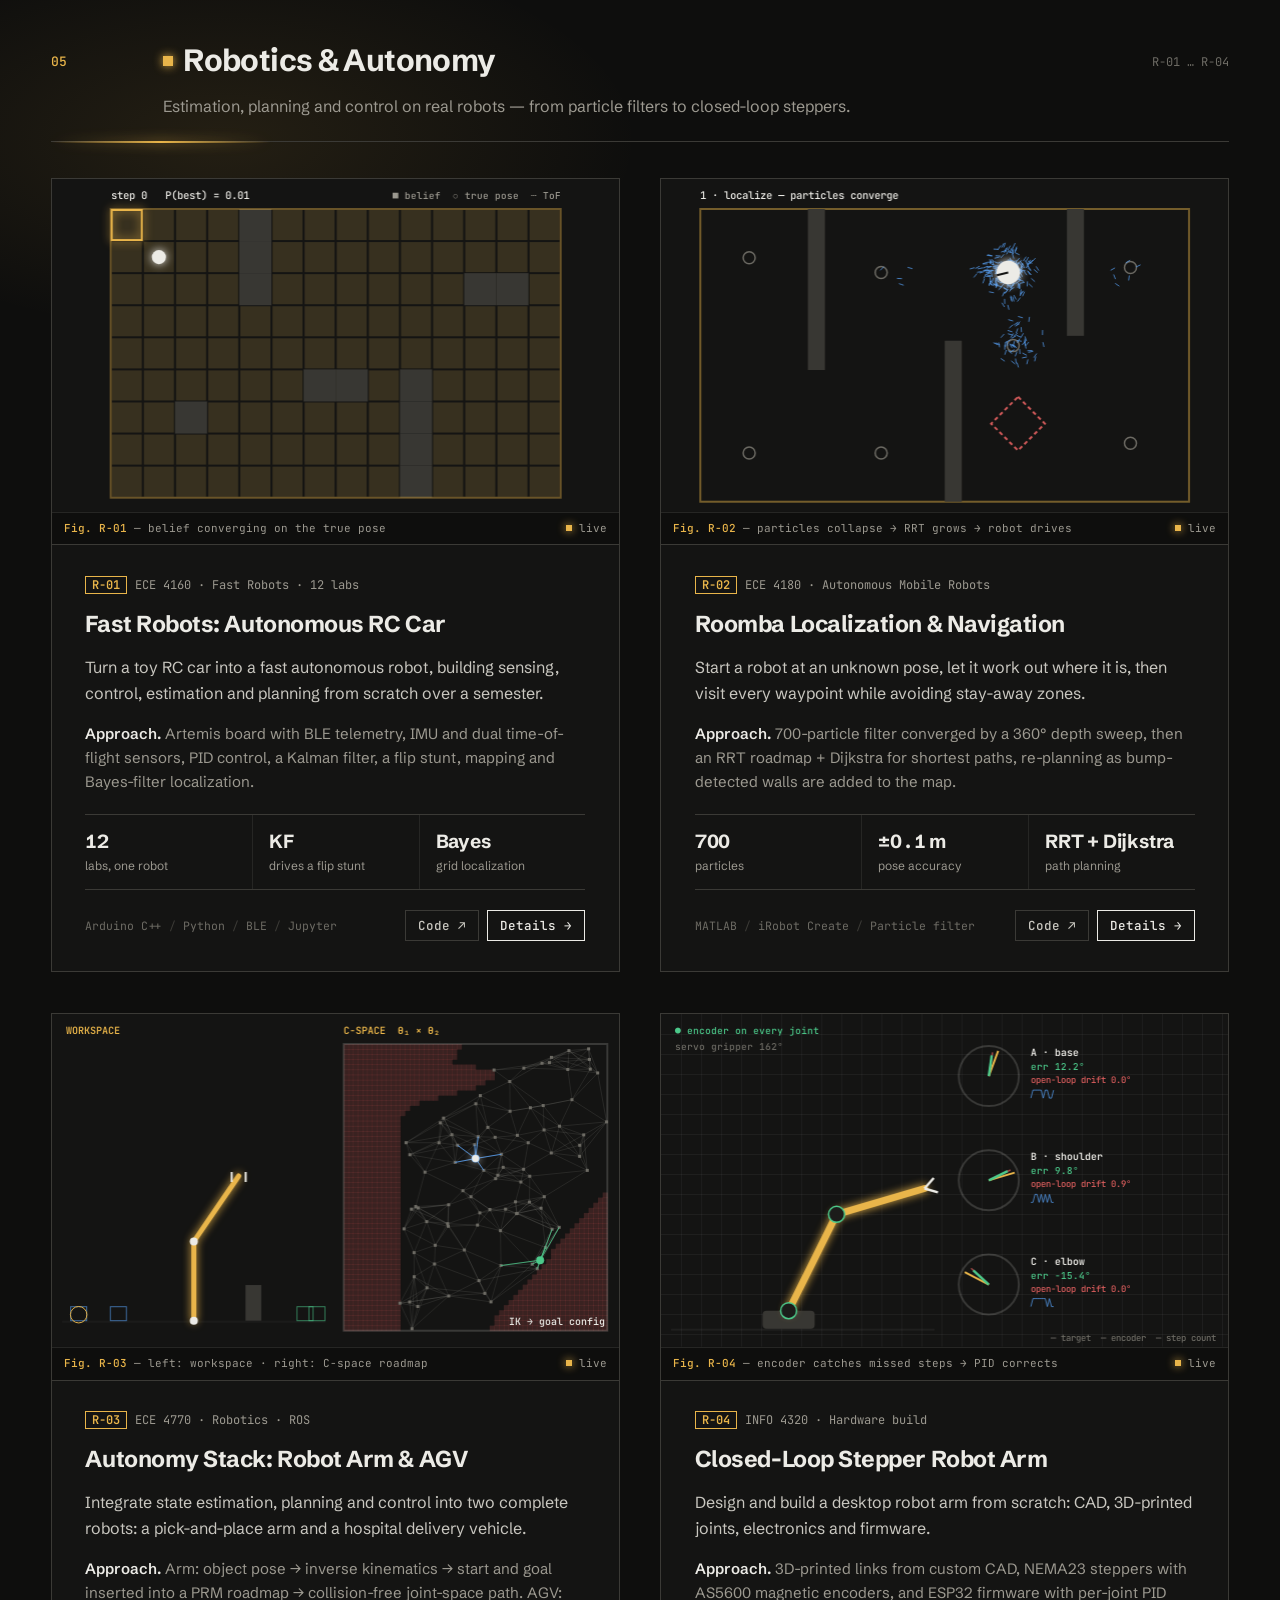
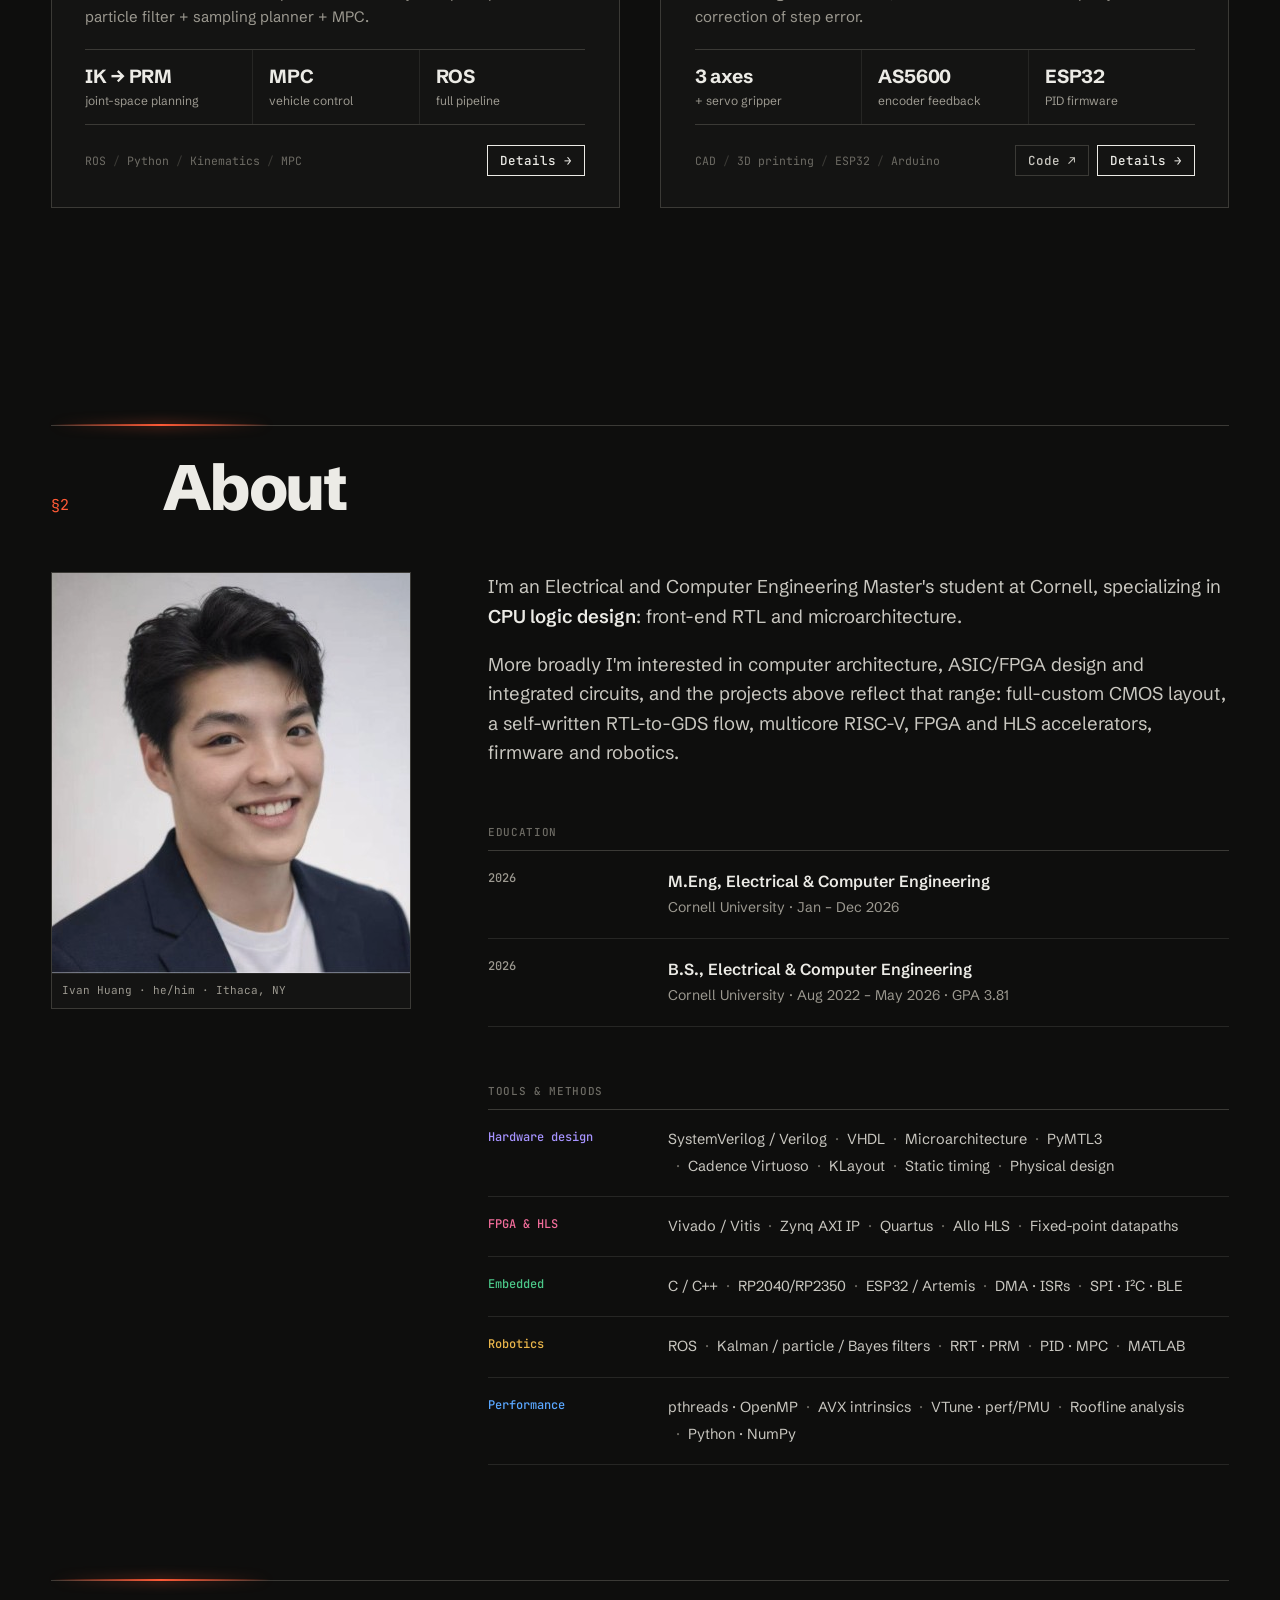
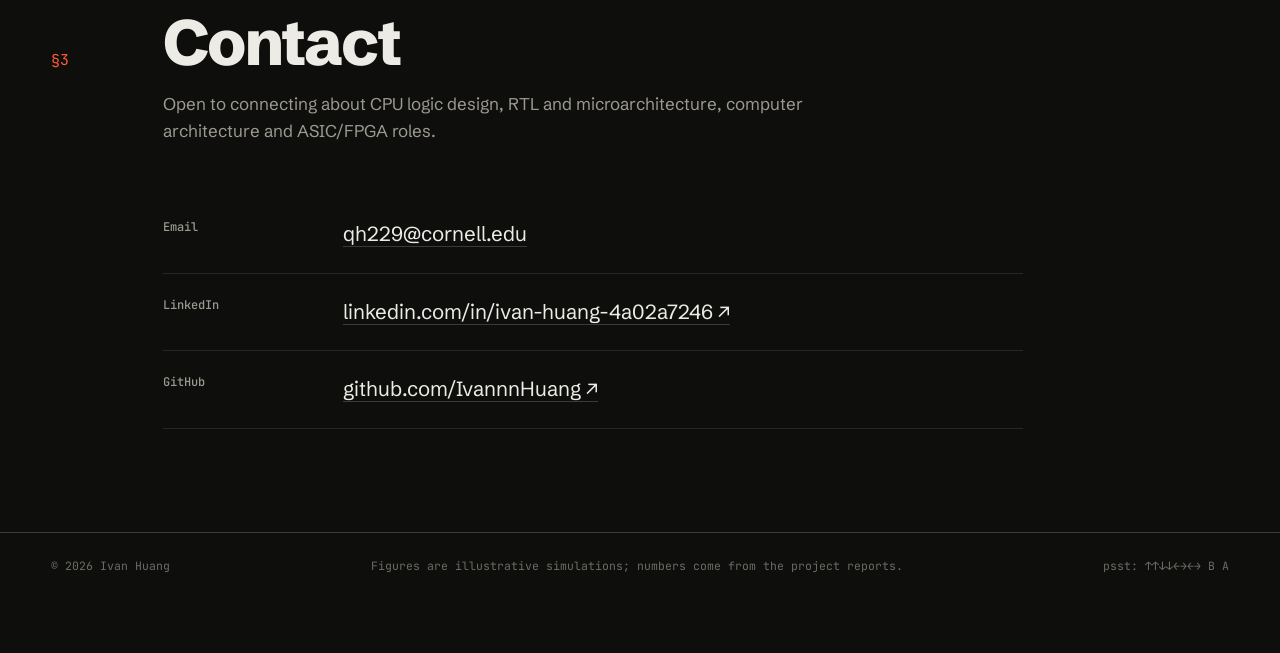
==== commit 13a3dc68: "Bring back the first version's routed-trace hero background The hero again has PCB-style routed trac" ====
--- a/index.html
+++ b/index.html
@@ -32,6 +32,7 @@
   <main>
     <!-- ============ HERO: drawing sheet ============ -->
     <section class="hero" id="top">
+      <canvas id="hero-bg" aria-hidden="true"></canvas>
       <div class="sheet">
         <div class="zones mono" aria-hidden="true"><span>A</span><span>B</span><span>C</span><span>D</span><span>E</span><span>F</span></div>
         <div class="probe" id="probe" aria-hidden="true"><i class="probe-x"></i><i class="probe-y"></i><span class="probe-tag mono"></span></div>
--- a/css/style.css
+++ b/css/style.css
@@ -1,7 +1,8 @@
 /* =========================================================
    Ivan Huang — portfolio
-   Dark "instrument screen" theme: graphite, light ink, ruled lines,
-   one signal-red accent.
+   Dark "instrument screen" theme: graphite, light ink, ruled lines and
+   one signal-red accent, lit by glowing signal pulses (the hero's
+   routed-trace background, section rules, demos, hover states).
    ========================================================= */
 :root {
   color-scheme: dark;
@@ -64,15 +65,25 @@
   transition: background .15s, color .15s;
 }
 .btn-ink { background: var(--ink); color: var(--sheet); }
-.btn-ink:hover { background: var(--mark); border-color: var(--mark); }
-.btn-line { background: transparent; color: var(--ink); }
-.btn-line:hover { background: var(--sheet); }
+.btn-ink:hover { background: var(--mark); border-color: var(--mark); color: var(--ink); box-shadow: 0 0 28px rgba(255, 90, 54, .45); }
+.btn-line { background: rgba(14, 14, 13, .6); color: var(--ink); }
+.btn-line:hover { background: var(--sheet); border-color: var(--mark); box-shadow: 0 0 22px rgba(255, 90, 54, .25); }
 
 /* ---------- hero sheet ---------- */
-.hero { padding: clamp(28px, 4vw, 64px) var(--gutter) 24px; }
+.hero { position: relative; isolation: isolate; overflow: hidden; padding: clamp(40px, 5vw, 88px) var(--gutter) clamp(40px, 5vw, 80px); }
+#hero-bg { position: absolute; inset: 0; z-index: -2; width: 100%; height: 100%; opacity: .9; }
+.hero::after {
+  content: ""; position: absolute; inset: 0; z-index: -1; pointer-events: none;
+  background:
+    radial-gradient(55% 40% at 16% 18%, rgba(255, 90, 54, .09), transparent 70%),
+    radial-gradient(50% 40% at 86% 34%, rgba(166, 147, 255, .11), transparent 70%),
+    radial-gradient(60% 40% at 50% 92%, rgba(90, 167, 255, .07), transparent 70%),
+    linear-gradient(to bottom, transparent 80%, var(--paper));
+}
 .sheet {
-  position: relative; max-width: var(--max); margin: 0 auto; background: var(--sheet);
+  position: relative; max-width: var(--max); margin: 0 auto; background-color: rgba(18, 18, 17, .5);
   border: 1.5px solid var(--rule-2); padding: clamp(36px, 5vw, 80px) clamp(20px, 5vw, 80px) clamp(28px, 4vw, 64px);
+  box-shadow: 0 40px 120px -40px rgba(0, 0, 0, .8);
   background-image: radial-gradient(rgba(236, 235, 230, .07) 1px, transparent 1.2px);
   background-size: 20px 20px; background-position: -10px -1px;
 }
@@ -87,6 +98,8 @@
 .lede b { color: var(--ink); }
 .hero-cta { display: flex; flex-wrap: wrap; gap: 12px; }
 .hero-cta .btn { padding: 14px 24px; }
+.hero-copy .eyebrow, .hero h1, .lede { text-shadow: 0 1px 18px var(--paper), 0 0 2px var(--paper); }
+.toc li { background: rgba(14, 14, 13, .35); }
 
 .titleblock { width: 100%; border-collapse: collapse; border: 1.5px solid var(--rule-2); background: var(--sheet); font-size: 12.5px; }
 .titleblock th, .titleblock td { border: 1px solid var(--rule); padding: 12px 16px; text-align: left; vertical-align: top; }
@@ -110,7 +123,7 @@
 .toc-head span:nth-child(3) { grid-column: 3 / 5; }
 .toc ol { list-style: none; margin: 0; padding: 0; }
 .toc li { padding: 22px 12px; border-bottom: 1px solid var(--rule); cursor: pointer; transition: background .15s; }
-.toc li:hover, .toc li:focus-visible { background: var(--paper); }
+.toc li:hover, .toc li:focus-visible { background: var(--paper); box-shadow: inset 2px 0 0 var(--accent), inset 60px 0 60px -40px color-mix(in srgb, var(--accent) 18%, transparent); }
 .toc .num { font: 500 13px var(--font-mono); color: var(--accent); }
 .toc .name b { display: block; font-size: 20px; font-weight: 600; letter-spacing: -0.01em; }
 .toc .name small { color: var(--muted); font-size: 15px; }
@@ -123,6 +136,15 @@
 .section-head { display: grid; grid-template-columns: 104px minmax(0, 1fr); gap: 8px; align-items: baseline; border-top: 1.5px solid var(--rule-2); padding-top: 28px; margin-bottom: clamp(36px, 4vw, 64px); }
 .sec { font-size: 15px; color: var(--mark); }
 .section-head h2 { font-size: clamp(36px, 5vw, 68px); font-weight: 800; letter-spacing: -0.035em; line-height: 1.05; }
+.section-head, .cat-head { position: relative; }
+.section-head::before, .cat-head::after {
+  content: ""; position: absolute; left: 0; right: 0; height: 2px; pointer-events: none;
+  background: linear-gradient(90deg, transparent, var(--pulse), transparent) no-repeat; background-size: 220px 100%;
+  filter: drop-shadow(0 0 6px var(--pulse)); animation: trace-run 7s linear infinite;
+}
+.section-head::before { --pulse: var(--mark); top: -2px; }
+.cat-head::after { --pulse: var(--accent); bottom: -1.5px; animation-duration: 9s; animation-delay: -3s; }
+@keyframes trace-run { from { background-position: -240px 0; } to { background-position: calc(100% + 240px) 0; } }
 .section-sub { color: var(--muted); max-width: 720px; margin: 14px 0 0; font-size: 17px; }
 .section-sub b { color: var(--ink); }
 
@@ -139,19 +161,23 @@
   font: 500 12.5px var(--font-mono); color: var(--muted); white-space: nowrap;
 }
 .tab:last-child { border-right: 0; }
-.tab i { width: 8px; height: 8px; background: var(--accent); }
+.tab i { width: 8px; height: 8px; background: var(--accent); box-shadow: 0 0 6px var(--accent); }
 .tab span { color: var(--dim); }
 .tab:hover { background: var(--sheet); color: var(--ink); }
 .tab[aria-selected="true"] { background: var(--ink); color: var(--sheet); }
 .tab[aria-selected="true"] span { color: var(--dim); }
 
 /* ---------- catalog ---------- */
-.category { margin-bottom: clamp(72px, 8vw, 128px); }
+.category { position: relative; margin-bottom: clamp(72px, 8vw, 128px); }
+.category::before {
+  content: ""; position: absolute; z-index: -1; left: -12vw; right: -12vw; top: -120px; height: 560px; pointer-events: none;
+  background: radial-gradient(40% 50% at 22% 40%, color-mix(in srgb, var(--accent) 10%, transparent), transparent 70%);
+}
 .category[hidden] { display: none; }
 .cat-head { display: grid; grid-template-columns: 104px minmax(0, 1fr) auto; gap: 8px; align-items: baseline; padding-bottom: 22px; margin-bottom: 36px; border-bottom: 1px solid var(--rule-2); }
 .cat-head .num { font: 500 13px var(--font-mono); color: var(--accent); }
 .cat-head h3 { font-size: clamp(24px, 2.4vw, 32px); font-weight: 700; display: flex; align-items: center; gap: 10px; }
-.cat-head h3::before { content: ""; width: 10px; height: 10px; background: var(--accent); }
+.cat-head h3::before { content: ""; width: 10px; height: 10px; background: var(--accent); box-shadow: 0 0 10px var(--accent); }
 .cat-head p { margin: 8px 0 0; color: var(--muted); font-size: 16px; }
 .cat-num { font: 400 12px var(--font-mono); color: var(--dim); white-space: nowrap; }
 
@@ -162,16 +188,16 @@
   position: relative; display: flex; flex-direction: column; background: var(--sheet); border: 1px solid var(--rule-2);
   transition: border-color .2s;
 }
-.card:hover { border-color: color-mix(in srgb, var(--accent) 55%, var(--rule-2)); }
+.card:hover { border-color: color-mix(in srgb, var(--accent) 55%, var(--rule-2)); box-shadow: 0 24px 70px -30px color-mix(in srgb, var(--accent) 55%, transparent); }
 /* registration marks that snap onto the corners on hover */
 .card::before, .card::after {
   content: ""; position: absolute; width: 16px; height: 16px; border: 0 solid var(--accent);
-  opacity: 0; transition: opacity .2s, transform .25s; pointer-events: none;
+  opacity: 0; transition: opacity .2s, transform .25s; pointer-events: none; filter: drop-shadow(0 0 4px var(--accent));
 }
 .card::before { top: -7px; left: -7px; border-width: 2px 0 0 2px; transform: translate(-6px, -6px); }
 .card::after { bottom: -7px; right: -7px; border-width: 0 2px 2px 0; transform: translate(6px, 6px); }
 .card:hover::before, .card:hover::after { opacity: 1; transform: none; }
-.fig figcaption .live::before { content: ""; display: inline-block; width: 6px; height: 6px; margin-right: 7px; vertical-align: 1px; background: var(--accent); animation: blink 1.6s ease-in-out infinite; }
+.fig figcaption .live::before { content: ""; display: inline-block; width: 6px; height: 6px; margin-right: 7px; vertical-align: 1px; background: var(--accent); box-shadow: 0 0 8px var(--accent); animation: blink 1.6s ease-in-out infinite; }
 .fig { margin: 0; border-bottom: 1px solid var(--rule-2); }
 .fig figcaption { border-bottom: 0; border-top: 1px solid var(--rule); }
 .fig figcaption .pn { color: var(--accent); font-weight: 500; }
@@ -243,7 +269,7 @@
   border: 1.5px solid var(--rule-2); background: var(--sheet); color: var(--ink); overflow: hidden;
   box-shadow: 0 24px 80px rgba(0, 0, 0, .6);
 }
-.modal::backdrop { background: rgba(0, 0, 0, .72); }
+.modal::backdrop { background: rgba(0, 0, 0, .72); backdrop-filter: blur(3px); }
 .modal[open] { animation: modal-in .2s ease-out; }
 @keyframes modal-in { from { opacity: 0; transform: translateY(10px); } }
 .modal-shell { display: grid; grid-template-columns: 1.05fr 1fr; max-height: calc(100vh - 48px); }
@@ -285,7 +311,7 @@
 }
 .cmd-btn:hover { border-color: var(--mark); color: var(--ink); }
 kbd { font: 500 10.5px var(--font-mono); color: var(--muted); border: 1px solid var(--rule-2); padding: 1px 5px; background: var(--paper); }
-.nav-progress { position: absolute; left: 0; right: 0; bottom: -1px; height: 2px; background: var(--mark); transform: scaleX(0); transform-origin: 0 50%; }
+.nav-progress { position: absolute; left: 0; right: 0; bottom: -1px; height: 2px; background: var(--mark); transform: scaleX(0); transform-origin: 0 50%; box-shadow: 0 0 10px var(--mark); }
 .oc .brand-mark { stroke: var(--mark); }
 
 /* ---------- hero extras: decoding name, probe cursor ---------- */
@@ -320,7 +346,7 @@
 }
 .statusbar b { color: var(--ink-2); font-weight: 500; font-variant-numeric: tabular-nums; }
 .sb-run { display: inline-flex; align-items: center; gap: 7px; color: var(--c-embedded); font-weight: 600; }
-.sb-run i { width: 7px; height: 7px; background: currentColor; animation: blink 1.2s ease-in-out infinite; }
+.sb-run i { width: 7px; height: 7px; background: currentColor; box-shadow: 0 0 8px currentColor; animation: blink 1.2s ease-in-out infinite; }
 .oc .sb-run i { animation-duration: .5s; }
 .sb-oc { color: var(--mark); font-weight: 600; }
 .sb-right { margin-left: auto; }
@@ -400,5 +426,6 @@
 }
 @media (prefers-reduced-motion: reduce) {
   html { scroll-behavior: auto; }
-  *, *::before, *::after { animation-duration: .01ms !important; transition-duration: .01ms !important; }
-}
+  *, *::before, *::after { animation-duration: .01ms !important; animation-iteration-count: 1 !important; transition-duration: .01ms !important; }
+  .section-head::before, .cat-head::after { display: none; }
+}
